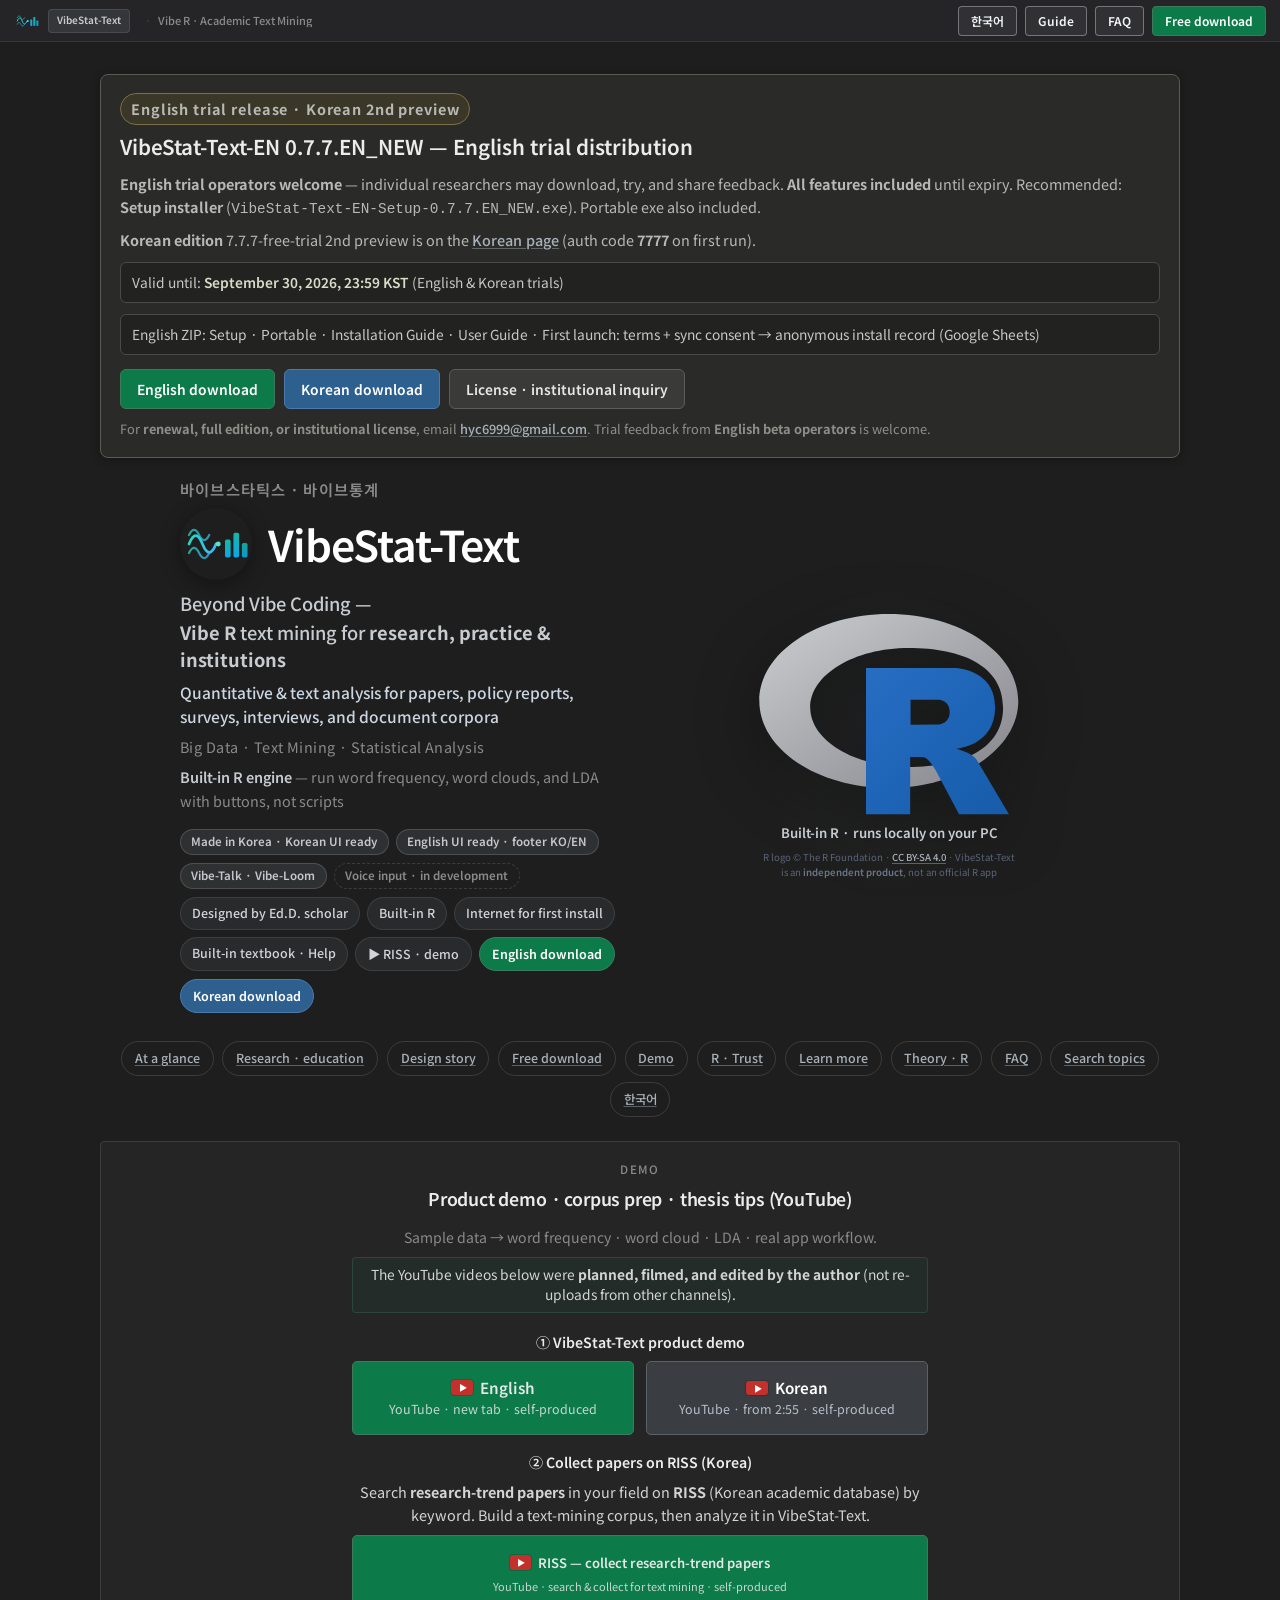
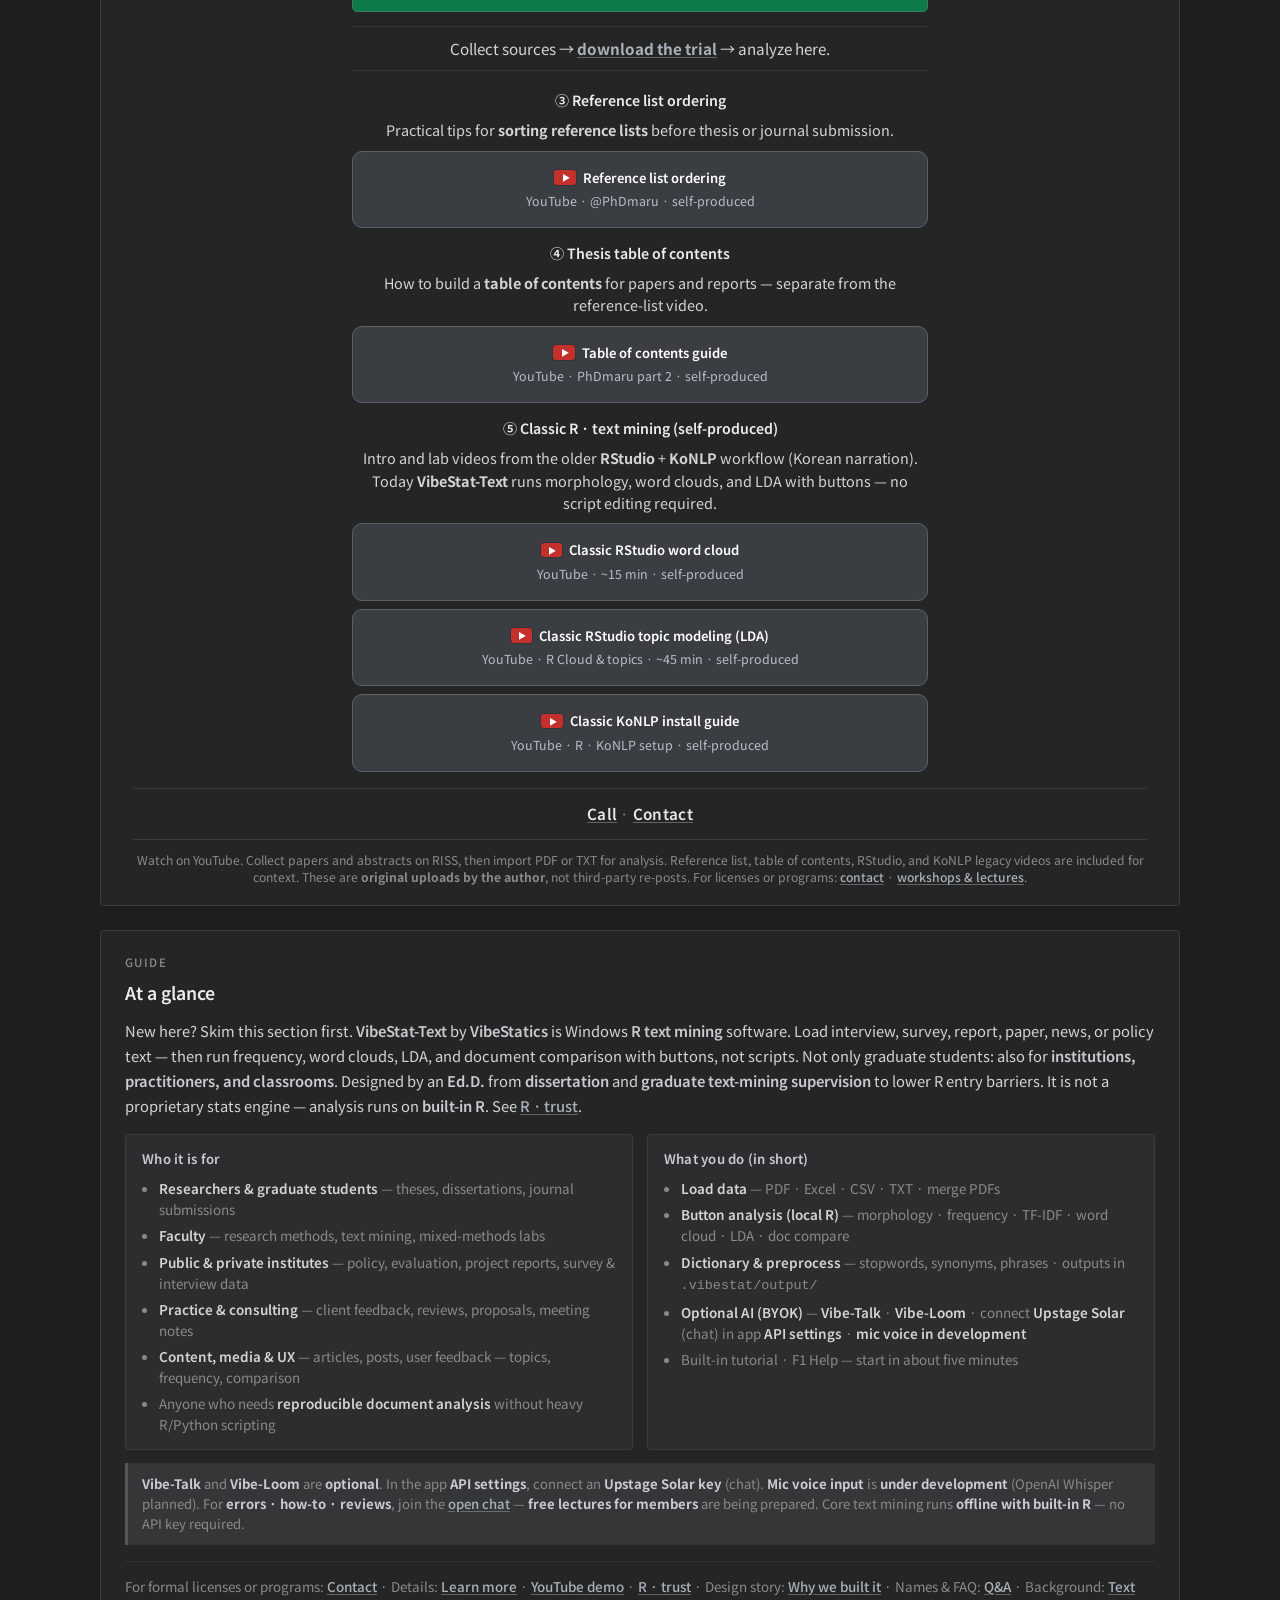
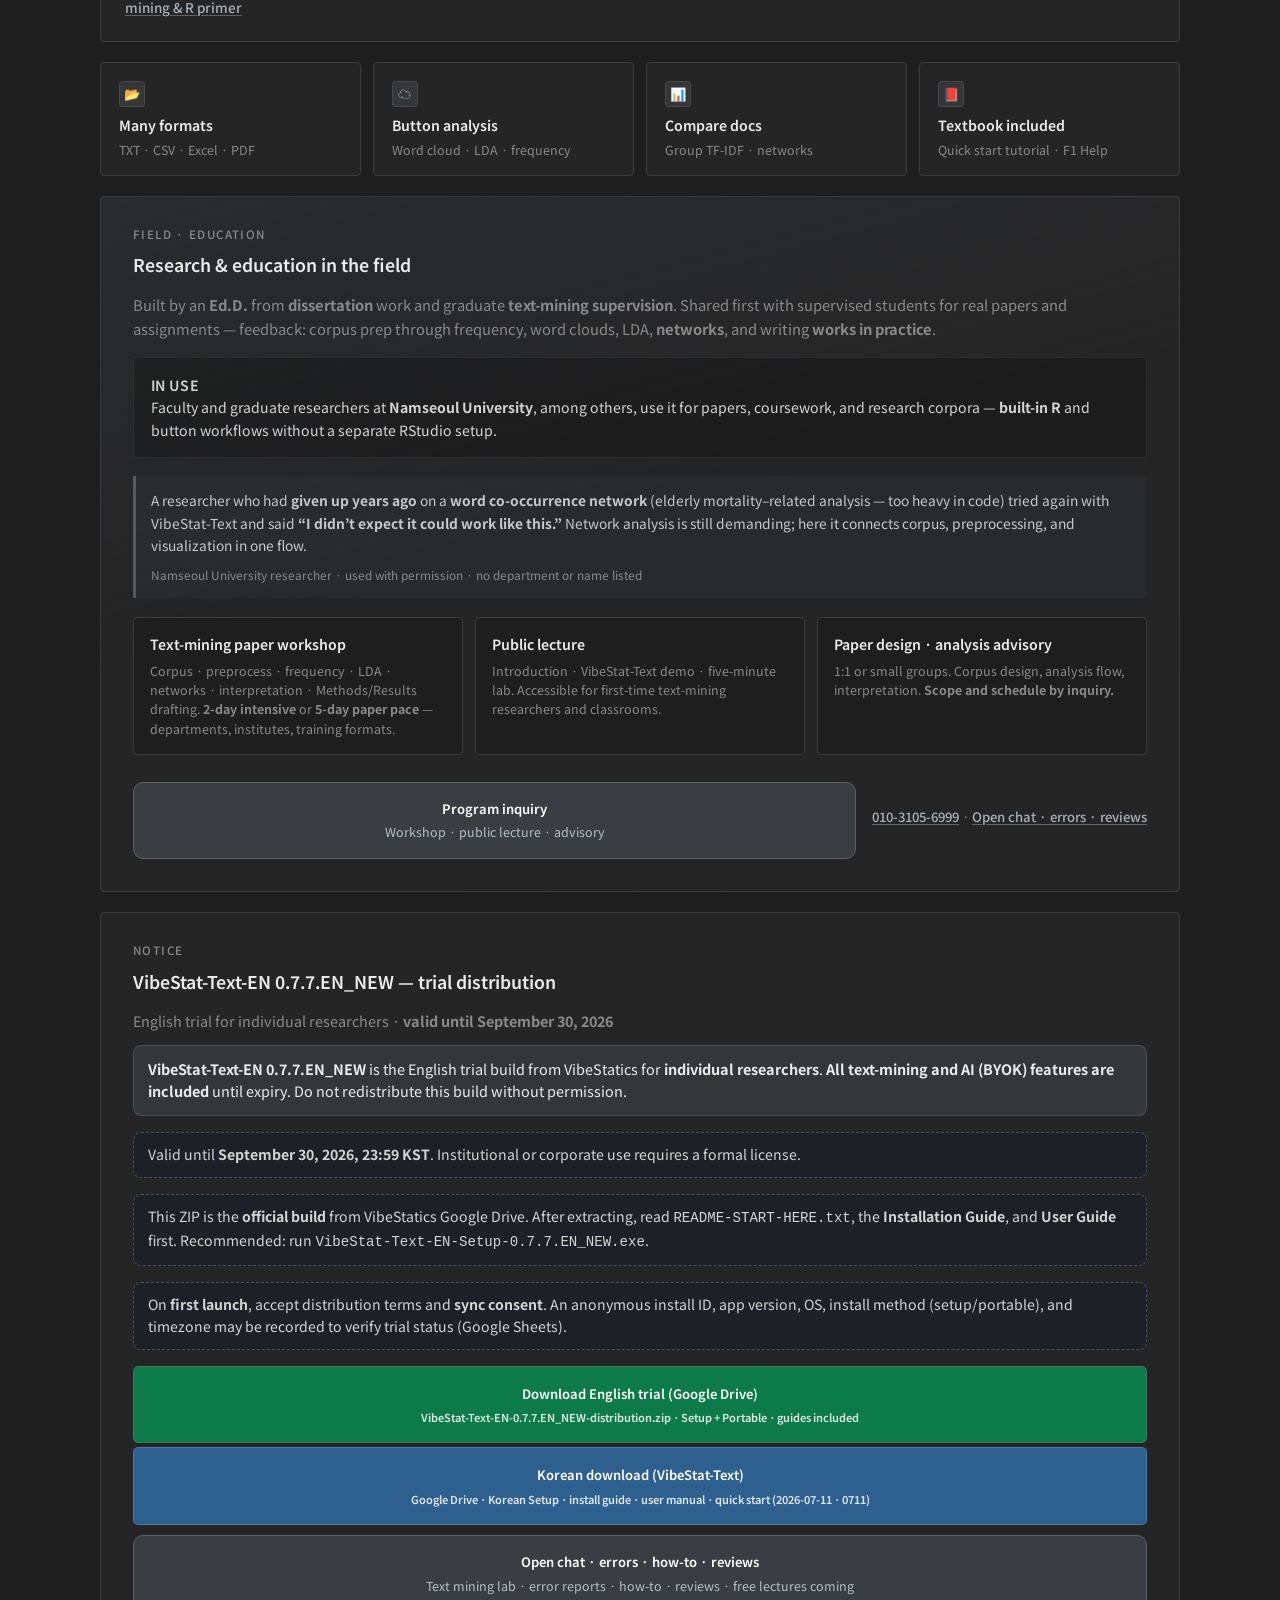
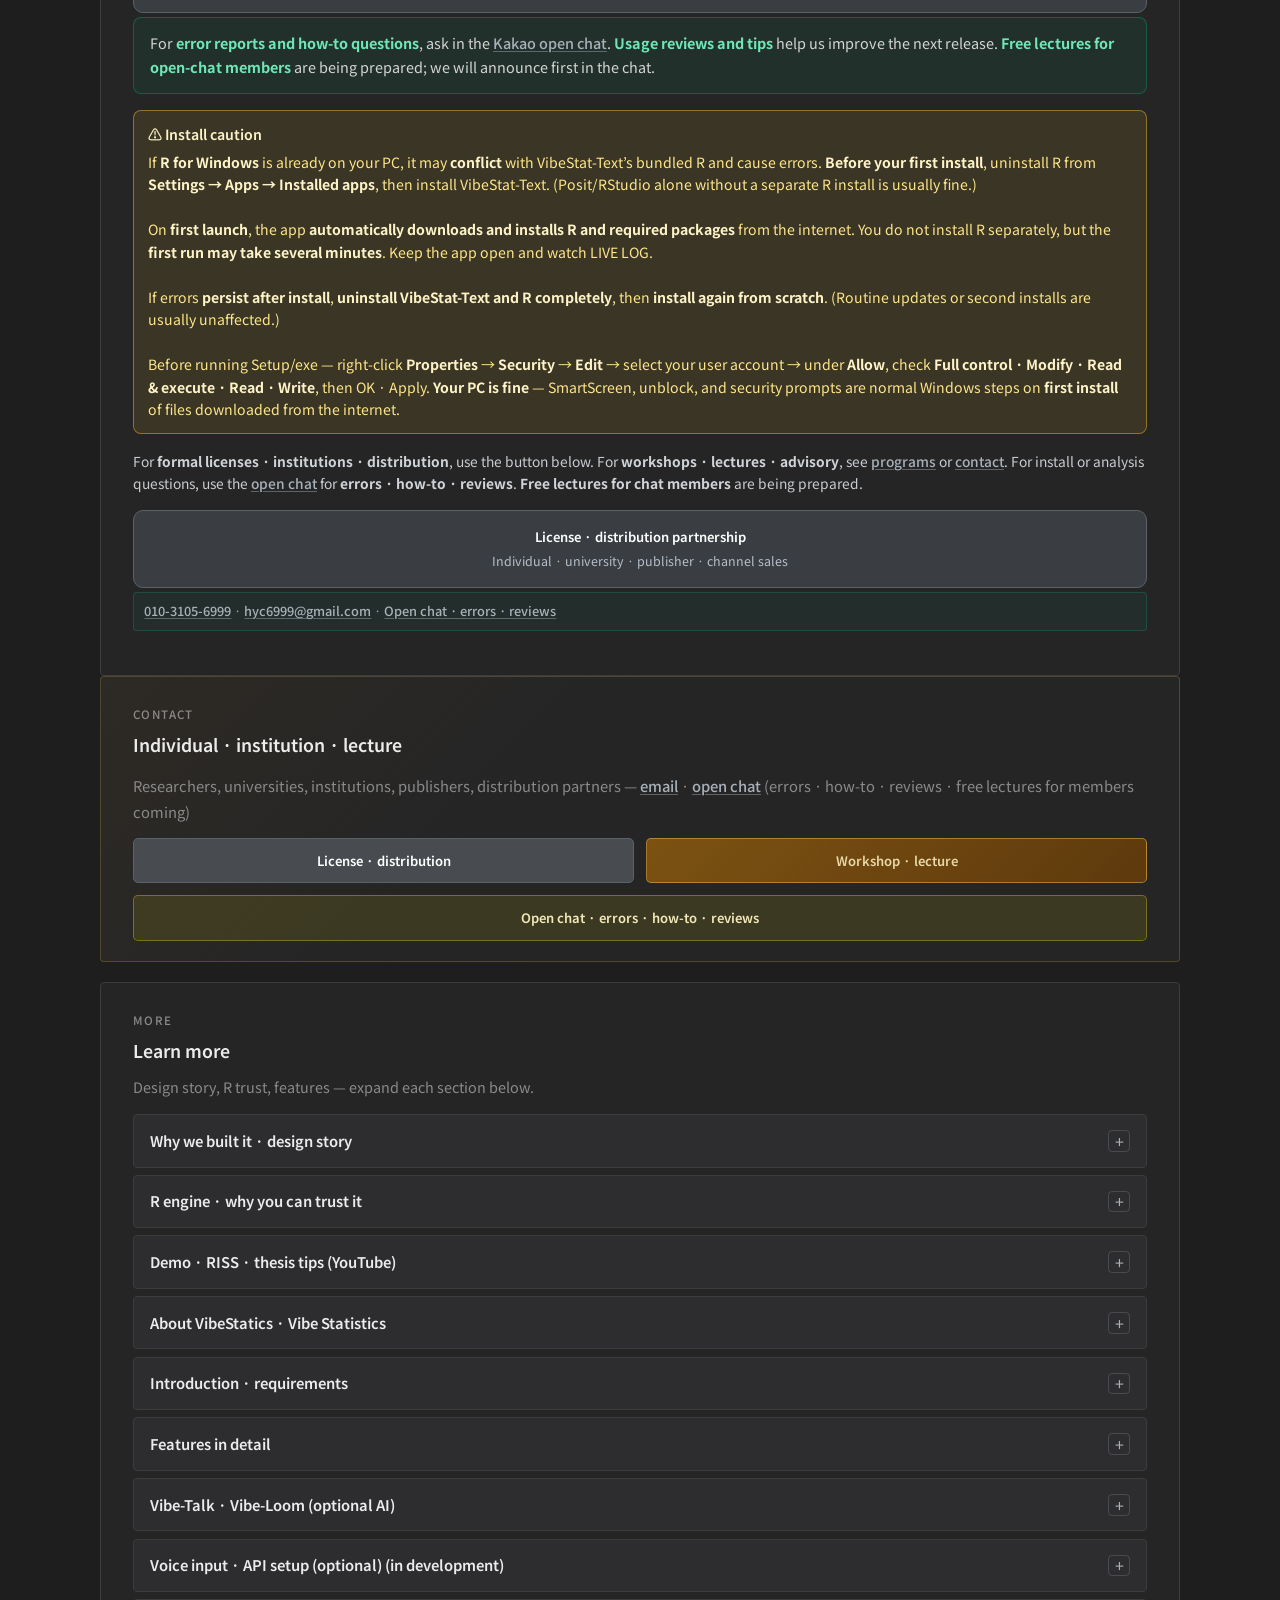
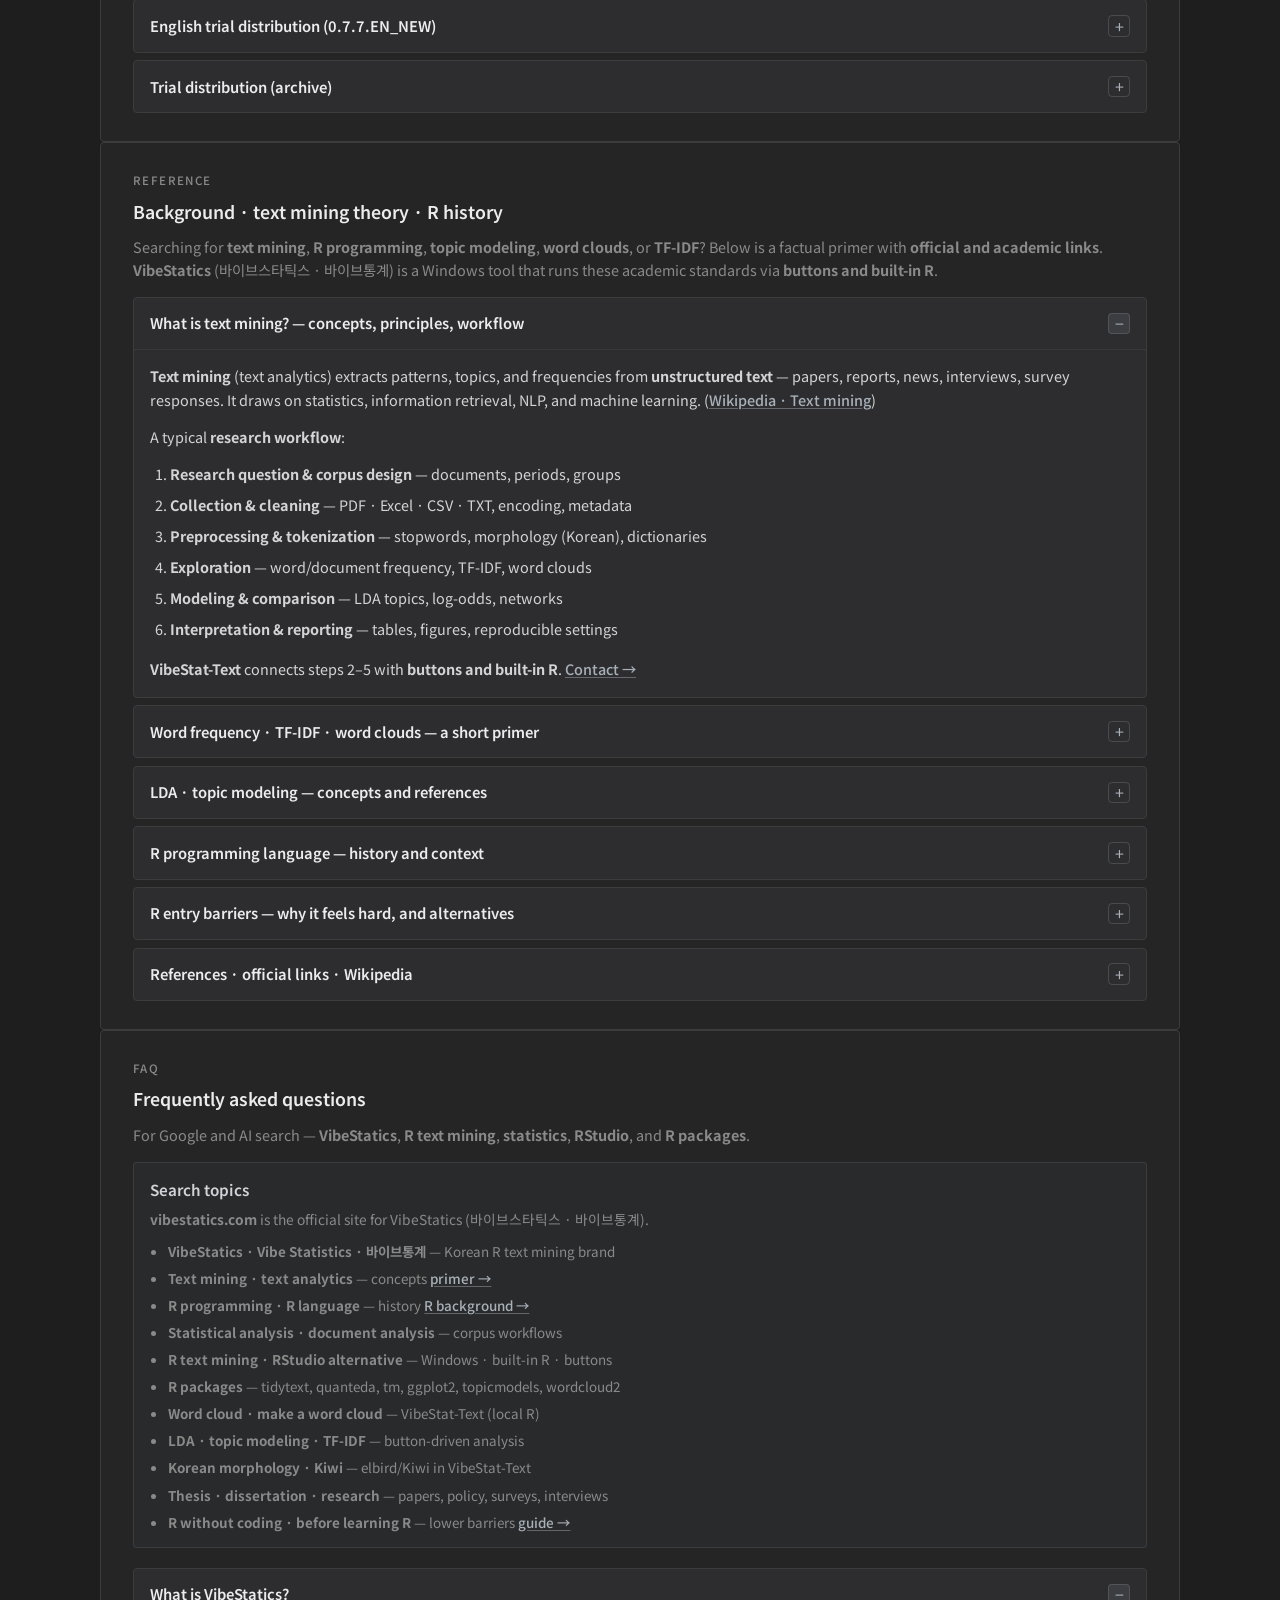
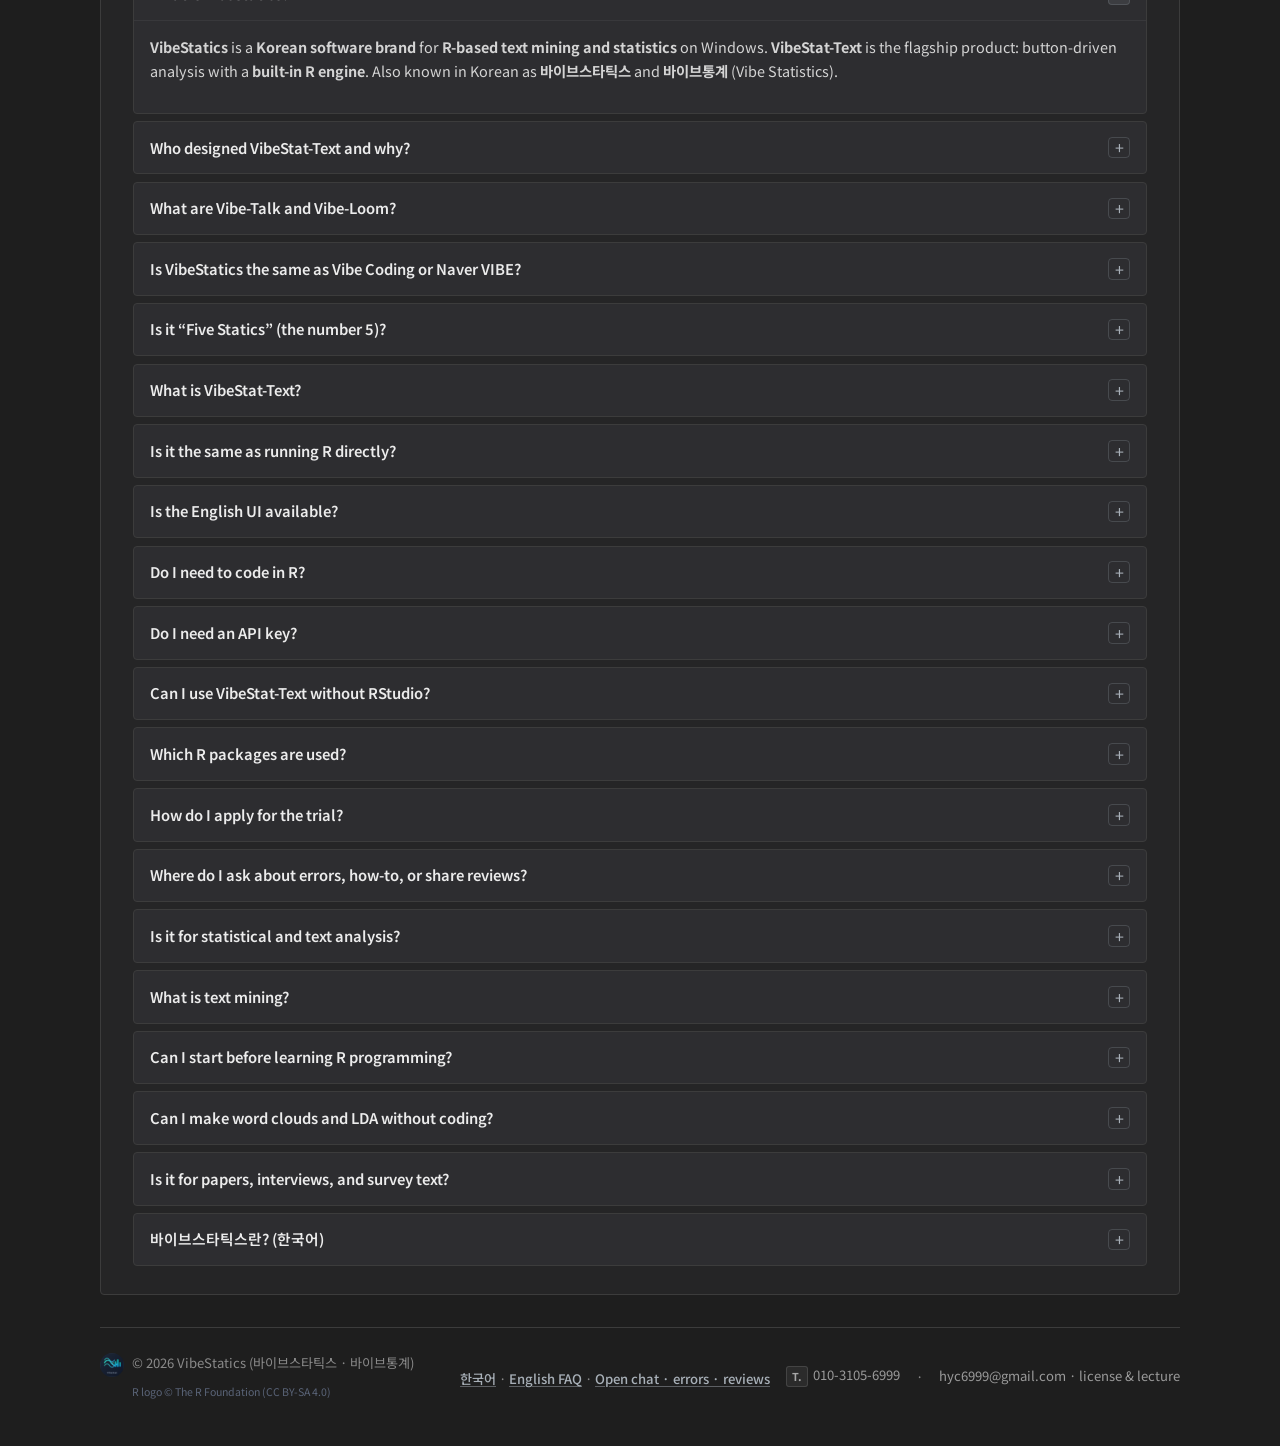
==== en/index.html @ 6ecca51c "Update Korean download link to 0711 build with R install overlay. Point KO trial download buttons to" ====
<!DOCTYPE html>
<html lang="en">
<head>
  <meta charset="UTF-8" />
  <meta name="viewport" content="width=device-width, initial-scale=1.0" />
  <meta name="robots" content="index, follow" />
  <meta name="description" content="VibeStatics — VibeStat-Text: R text mining &amp; statistical analysis for research. Built-in R packages (tidytext, quanteda, ggplot2, topicmodels). RStudio alternative on Windows. Word cloud, LDA, document analysis. Made in Korea. vibestatics.com" />
  <meta name="keywords" content="VibeStatics, Vibe Statistics, VibeStat-Text, 바이브스타틱스, 바이브통계, R text mining, RStudio, R packages, tidytext, quanteda, ggplot2, topicmodels, statistical analysis, text analysis, document analysis, word cloud, LDA, topic modeling, TF-IDF, Korea, made in Korea, Vibe-Talk, Vibe-Loom" />
  <link rel="canonical" href="https://vibestatics.com/en/" />
  <link rel="alternate" hreflang="ko" href="https://vibestatics.com/" />
  <link rel="alternate" hreflang="en" href="https://vibestatics.com/en/" />
  <link rel="alternate" hreflang="x-default" href="https://vibestatics.com/" />
  <meta property="og:type" content="website" />
  <meta property="og:url" content="https://vibestatics.com/en/" />
  <meta property="og:title" content="VibeStatics | VibeStat-Text — R Text Mining for Researchers" />
  <meta property="og:description" content="VibeStatics — R text mining &amp; statistics on Windows. Built-in R packages. Word clouds, LDA, document analysis. Korean &amp; English UI ready." />
  <meta property="og:image" content="https://vibestatics.com/assets/app-icon.png?v=5" />
  <meta property="og:locale" content="en_US" />
  <meta property="og:locale:alternate" content="ko_KR" />
  <meta name="theme-color" content="#1e1e1e" />
  <title>VibeStatics | VibeStat-Text — R Text Mining · Statistics · Word Cloud · Made in Korea</title>
  <link rel="preconnect" href="https://fonts.googleapis.com" />
  <link rel="preconnect" href="https://fonts.gstatic.com" crossorigin />
  <link href="https://fonts.googleapis.com/css2?family=Noto+Sans+KR:wght@400;500;600;700&display=swap" rel="stylesheet" />
  <link rel="icon" href="../assets/app-icon.png?v=5" type="image/png" />
  <link rel="stylesheet" href="../styles.css?v=94" />
  <script type="application/ld+json">
  {
    "@context": "https://schema.org",
    "@graph": [
      {
        "@type": "WebSite",
        "@id": "https://vibestatics.com/#website",
        "url": "https://vibestatics.com/",
        "name": "VibeStatics",
        "alternateName": ["바이브스타틱스", "바이브통계", "Vibe Statistics", "VibeStat-Text"],
        "publisher": { "@id": "https://vibestatics.com/#organization" },
        "inLanguage": ["ko", "en"]
      },
      {
        "@type": "Organization",
        "@id": "https://vibestatics.com/#organization",
        "name": "VibeStatics",
        "alternateName": ["바이브스타틱스", "바이브통계", "Vibe Statistics"],
        "url": "https://vibestatics.com/",
        "email": "hyc6999@gmail.com",
        "telephone": "+82-10-3105-6999",
        "description": "Korean software brand for R-based academic text mining and statistics on Windows.",
        "knowsAbout": [
          "R text mining",
          "statistical analysis",
          "word clouds",
          "LDA topic modeling",
          "tidytext",
          "quanteda",
          "RStudio alternative"
        ]
      },
      {
        "@type": "SoftwareApplication",
        "name": "VibeStat-Text",
        "applicationCategory": "EducationalApplication",
        "operatingSystem": "Windows 10, Windows 11",
        "inLanguage": ["ko", "en"],
        "offers": { "@type": "Offer", "price": "0", "priceCurrency": "KRW", "description": "VibeStat-Text-EN 0.7.7.EN_NEW trial · all features · free until Sep 30, 2026 · formal license inquiry" },
        "description": "Designed by Ed.D. from dissertation and graduate text-mining supervision. Word clouds, LDA, document comparison, Vibe-Talk, Vibe-Loom. Korean and English UI ready for research and teaching.",
        "featureList": [
          "Document and corpus text analysis",
          "Word frequency and TF-IDF",
          "Word clouds",
          "LDA topic modeling",
          "Document comparison",
          "Built-in R engine with code view"
        ],
        "keywords": "VibeStatics, Vibe Statistics, R text mining, RStudio, R packages, tidytext, quanteda, ggplot2, statistical analysis, word cloud, LDA, document analysis",
        "publisher": { "@id": "https://vibestatics.com/#organization" }
      },
      {
        "@type": "FAQPage",
        "mainEntity": [
          {
            "@type": "Question",
            "name": "What is VibeStatics?",
            "acceptedAnswer": {
              "@type": "Answer",
              "text": "VibeStatics is a Korean software brand for R-based text mining on Windows. VibeStat-Text offers button-driven analysis with a built-in R engine."
            }
          },
          {
            "@type": "Question",
            "name": "Who designed VibeStat-Text and why?",
            "acceptedAnswer": {
              "@type": "Answer",
              "text": "An Ed.D. scholar designed it from their own dissertation experience and graduate text-mining supervision. High barriers in R, packages, and scripting led to a tool with built-in R, buttons, and textbooks so researchers can focus on corpus, questions, and interpretation."
            }
          },
          {
            "@type": "Question",
            "name": "What are Vibe-Talk and Vibe-Loom?",
            "acceptedAnswer": {
              "@type": "Answer",
              "text": "Vibe-Talk is a conversational analysis assistant; Vibe-Loom helps weave paper and report drafts. Both are optional (BYOK). Core text mining runs offline with built-in R. Mic voice input (OpenAI Whisper) is under development."
            }
          },
          {
            "@type": "Question",
            "name": "Is VibeStatics related to Vibe Coding or Naver VIBE?",
            "acceptedAnswer": {
              "@type": "Answer",
              "text": "No. VibeStatics is independent desktop research software, not AI code generation (Vibe Coding) or Naver's music service."
            }
          },
          {
            "@type": "Question",
            "name": "Who uses VibeStat-Text?",
            "acceptedAnswer": {
              "@type": "Answer",
              "text": "Researchers, graduate students, faculty, institutions, and professionals who need document and corpus analysis — papers, policy reports, surveys, interviews, and content text."
            }
          },
          {
            "@type": "Question",
            "name": "Can I run text mining without coding?",
            "acceptedAnswer": {
              "@type": "Answer",
              "text": "Yes. Core analysis runs via buttons with a built-in R engine on your PC — word frequency, word clouds, LDA, and document comparison without writing tm or ggplot scripts."
            }
          },
          {
            "@type": "Question",
            "name": "Is an API key required?",
            "acceptedAnswer": {
              "@type": "Answer",
              "text": "No for core text mining. Optional Vibe-Talk and Vibe-Loom use your Upstage Solar (chat) key in app API settings. Mic voice input (OpenAI Whisper) is under development."
            }
          },
          {
            "@type": "Question",
            "name": "Is it the same as running R directly?",
            "acceptedAnswer": {
              "@type": "Answer",
              "text": "Core text mining runs on your PC via R (Rscript) using academic packages such as tidytext, quanteda, and topicmodels. Buttons are the UI; you can view R code and console output. With the same packages, preprocessing, and settings, the computation path matches standard R (numbers may differ if versions or seeds differ)."
            }
          },
          {
            "@type": "Question",
            "name": "Is the English UI available?",
            "acceptedAnswer": {
              "@type": "Answer",
              "text": "Yes. Toggle KO/EN in the app footer. F1 Help, the Greenfield step guide, and core workflows are available in English. The vibestatics.com English page helps global researchers find VibeStatics."
            }
          },
          {
            "@type": "Question",
            "name": "Can I use VibeStat-Text without RStudio?",
            "acceptedAnswer": {
              "@type": "Answer",
              "text": "Yes. VibeStat-Text runs R text mining and statistical analysis on Windows via buttons without installing RStudio separately. The app includes an R engine and packages such as tidytext, quanteda, ggplot2, and topicmodels locally on your PC."
            }
          },
          {
            "@type": "Question",
            "name": "Which R packages does VibeStat-Text use?",
            "acceptedAnswer": {
              "@type": "Answer",
              "text": "Standard academic R packages including tm, tidytext, quanteda, topicmodels, wordcloud2, and ggplot2. Buttons are the UI; computation runs via Rscript on your PC. LIVE LOG and console show the packages used."
            }
          },
          {
            "@type": "Question",
            "name": "How do I apply to use VibeStat-Text?",
            "acceptedAnswer": {
              "@type": "Answer",
              "text": "VibeStat-Text-EN 0.7.7.EN_NEW is the English trial distribution for individual researchers until Sep 30, 2026. All features included. Setup installer recommended. On first launch, accept terms and sync consent to record anonymous install status (Google Sheets). For formal licenses, institutions, workshops, or lectures, contact vibestatics.com/en or hyc6999@gmail.com."
            }
          },
          {
            "@type": "Question",
            "name": "Is VibeStatics for statistical and text analysis?",
            "acceptedAnswer": {
              "@type": "Answer",
              "text": "Yes. For papers, policy reports, surveys, interviews, news, and document corpora — word frequency, word clouds, LDA topics, TF-IDF, and document comparison. Built for researchers, graduate students, faculty, institutions, and professionals."
            }
          },
          {
            "@type": "Question",
            "name": "What is text mining?",
            "acceptedAnswer": {
              "@type": "Answer",
              "text": "Text mining extracts quantitative patterns, topics, and frequencies from unstructured text such as papers, reports, interviews, and surveys. VibeStat-Text runs frequency, TF-IDF, word clouds, LDA, and document comparison with built-in R on Windows."
            }
          },
          {
            "@type": "Question",
            "name": "Can I start text analysis before learning R programming?",
            "acceptedAnswer": {
              "@type": "Answer",
              "text": "VibeStat-Text runs core workflows via buttons without writing tm or ggplot scripts. Computation uses standard R packages (tidytext, quanteda, topicmodels) locally; you can view R code and console output."
            }
          },
          {
            "@type": "Question",
            "name": "What is the history of the R programming language?",
            "acceptedAnswer": {
              "@type": "Answer",
              "text": "R was created in the 1990s by Ross Ihaka and Robert Gentleman at the University of Auckland as open-source software for statistical computing. First released in 1995; The R Foundation was established in 2000. CRAN hosts thousands of packages used in academic text mining."
            }
          }
        ]
      }
    ]
  }
  </script>
</head>
<body>
  <a class="skip-link" href="#main">Skip to content</a>

  <header class="app-bar">
    <div class="app-bar-left">
      <img src="../assets/vibestatics-mark.svg?v=3" alt="" class="app-icon" width="26" height="26" />
      <span class="brand-mark">VibeStat-Text</span>
      <span class="app-bar-slogan">Vibe R · Academic Text Mining</span>
    </div>
    <div class="app-bar-right">
      <a class="app-bar-cta app-bar-cta-ghost" href="../" hreflang="ko" lang="ko">한국어</a>
      <a class="app-bar-cta app-bar-cta-ghost" href="#guide">Guide</a>
      <a class="app-bar-cta app-bar-cta-ghost" href="#faq">FAQ</a>
      <a class="app-bar-cta" href="#download">Free download</a>
    </div>
  </header>

  <main class="page" id="main">
    <header class="hero">
      <div class="hero-free-trial" role="region" aria-label="English trial distribution">
        <p class="hero-free-trial-kicker">English trial release · Korean 2nd preview</p>
        <h2>VibeStat-Text-EN 0.7.7.EN_NEW — English trial distribution</h2>
        <p>
          <strong>English trial operators welcome</strong> — individual researchers may download, try, and share feedback.
          <strong>All features included</strong> until expiry. Recommended: <strong>Setup installer</strong>
          (<code>VibeStat-Text-EN-Setup-0.7.7.EN_NEW.exe</code>). Portable exe also included.
        </p>
        <p>
          <strong>Korean edition</strong> 7.7.7-free-trial 2nd preview is on the
          <a href="../#download" hreflang="ko" lang="ko">Korean page</a> (auth code <strong>7777</strong> on first run).
        </p>
        <p class="hero-free-trial-meta">
          Valid until: <strong>September 30, 2026, 23:59 KST</strong> (English &amp; Korean trials)
        </p>
        <p class="hero-free-trial-meta">
          English ZIP: Setup · Portable · Installation Guide · User Guide
          · First launch: terms + sync consent → anonymous install record (Google Sheets)
        </p>
        <div class="hero-free-trial-actions">
          <a
            class="hero-free-trial-btn hero-free-trial-btn-en"
            href="https://drive.google.com/file/d/1rgOI2YuMMpxhPO3rRdHUky1-0p44yR5y/view?usp=sharing"
            target="_blank"
            rel="noopener noreferrer"
          >English download</a>
          <a
            class="hero-free-trial-btn hero-free-trial-btn-ko"
            href="https://drive.google.com/file/d/1qd7pl8WbOlU4yvY2ZkvyTRybZsVV0Ch7/view?usp=sharing"
            target="_blank"
            rel="noopener noreferrer"
            hreflang="ko"
            lang="ko"
          >Korean download</a>
          <a
            class="hero-free-trial-btn"
            href="mailto:hyc6999@gmail.com?subject=VibeStat-Text-EN%200.7.7.EN_NEW"
          >License · institutional inquiry</a>
        </div>
        <p class="hero-free-trial-note hero-free-trial-community">
          For <strong>renewal, full edition, or institutional license</strong>, email
          <a href="mailto:hyc6999@gmail.com">hyc6999@gmail.com</a>.
          Trial feedback from <strong>English beta operators</strong> is welcome.
        </p>
      </div>
      <div class="hero-grid">
        <div class="hero-copy">
          <p class="hero-brand-ko" lang="ko">바이브스타틱스 · 바이브통계</p>
          <div class="hero-title-row">
            <img src="../assets/vibestatics-mark.svg?v=3" alt="" class="hero-icon" width="72" height="72" />
            <h1>VibeStat-Text</h1>
          </div>
          <p class="hero-motto">
            <span class="hero-motto-line">Beyond Vibe Coding —</span>
            <span class="hero-motto-line"><strong>Vibe R</strong> text mining for <strong>research, practice &amp; institutions</strong></span>
          </p>
          <p class="hero-research">Quantitative &amp; text analysis for papers, policy reports, surveys, interviews, and document corpora</p>
          <p class="hero-tagline">Big Data · Text Mining · Statistical Analysis</p>
          <p class="hero-audience"><strong>Built-in R engine</strong> — run word frequency, word clouds, and LDA with buttons, not scripts</p>
          <div class="status-pills" role="list" aria-label="Language status">
            <span class="status-pill status-pill-done" role="listitem">Made in Korea · Korean UI ready</span>
            <span class="status-pill status-pill-done" role="listitem" lang="en">English UI ready · footer KO/EN</span>
            <span class="status-pill status-pill-done" role="listitem">Vibe-Talk · Vibe-Loom</span>
            <span class="status-pill status-pill-soon" role="listitem">Voice input · in development</span>
          </div>
          <ul class="hero-chips">
            <li>Designed by Ed.D. scholar</li>
            <li>Built-in R</li>
            <li>Internet for first install</li>
            <li>Built-in textbook · Help</li>
            <li class="hero-chip hero-chip-try"><a href="#video" class="hero-chip-link">▶ RISS · demo</a></li>
            <li class="hero-chip hero-chip-cta-en"><a href="#download" class="hero-chip-link">English download</a></li>
            <li class="hero-chip hero-chip-cta-ko"><a href="../#download" class="hero-chip-link" hreflang="ko" lang="ko">Korean download</a></li>
          </ul>
        </div>
        <div class="hero-preview-wrap">
          <figure class="hero-preview" aria-labelledby="hero-r-caption-en">
            <img src="../assets/r-logo-official.svg" alt="R logo (The R Foundation)" width="724" height="561" />
            <p class="hero-r-engine">Built-in R · runs locally on your PC</p>
            <figcaption class="hero-r-credit" id="hero-r-caption-en">
              R logo © The R Foundation ·
              <a href="https://creativecommons.org/licenses/by-sa/4.0/" rel="license noopener">CC BY-SA 4.0</a>
              · VibeStat-Text is an <strong>independent product</strong>, not an official R app
            </figcaption>
          </figure>
        </div>
      </div>
    </header>

    <nav class="page-nav" aria-label="Page sections">
      <a href="#guide">At a glance</a>
      <a href="#programs">Research · education</a>
      <a href="#origin">Design story</a>
      <a href="#download">Free download</a>
      <a href="#video">Demo</a>
      <a href="#trust-r">R · Trust</a>
      <a href="#more">Learn more</a>
      <a href="#primer">Theory · R</a>
      <a href="#faq">FAQ</a>
      <a href="#search-topics">Search topics</a>
      <a href="../" hreflang="ko" lang="ko">한국어</a>
    </nav>

    <section class="card video-spot" id="video" aria-labelledby="video-heading-en">
      <header class="demo-duo-header">
        <p class="card-eyebrow">Demo</p>
        <h2 id="video-heading-en" class="demo-duo-title">Product demo · corpus prep · thesis tips (YouTube)</h2>
        <p class="demo-duo-lead">
          Sample data → word frequency · word cloud · LDA · real app workflow.
        </p>
        <p class="demo-self-made-note" role="note">
          The YouTube videos below were <strong>planned, filmed, and edited by the author</strong> (not re-uploads from other channels).
        </p>
      </header>

      <p class="demo-duo-subtitle">① VibeStat-Text product demo</p>
      <div class="demo-youtube-actions">
        <a
          class="btn btn-zip"
          href="https://youtu.be/WgufmI_5kX8"
          target="_blank"
          rel="noopener noreferrer"
        >
          <span class="btn-label"><span class="yt-mark" aria-hidden="true">▶</span> English</span>
          <span class="btn-meta">YouTube · new tab · self-produced</span>
        </a>
        <a
          class="btn btn-secondary-outline"
          href="https://youtu.be/WgufmI_5kX8?t=175"
          target="_blank"
          rel="noopener noreferrer"
        >
          <span class="btn-label"><span class="yt-mark" aria-hidden="true">▶</span> Korean</span>
          <span class="btn-meta">YouTube · from 2:55 · self-produced</span>
        </a>
      </div>

      <p class="demo-duo-subtitle">② Collect papers on RISS (Korea)</p>
      <p class="demo-riss-lead">
        Search <strong>research-trend papers</strong> in your field on <strong>RISS</strong> (Korean academic database) by keyword.
        Build a text-mining corpus, then analyze it in VibeStat-Text.
      </p>
      <a
        class="btn btn-zip btn-full demo-riss-btn"
        href="https://youtu.be/raVSDAsOsG8"
        target="_blank"
        rel="noopener noreferrer"
      >
        <span class="btn-label"><span class="yt-mark" aria-hidden="true">▶</span> RISS — collect research-trend papers</span>
        <span class="btn-meta">YouTube · search &amp; collect for text mining · self-produced</span>
      </a>

      <p class="demo-flow-line">
        Collect sources → <a href="#download"><strong>download the trial</strong></a> → analyze here.
      </p>

      <p class="demo-duo-subtitle">③ Reference list ordering</p>
      <p class="demo-riss-lead">
        Practical tips for <strong>sorting reference lists</strong> before thesis or journal submission.
      </p>
      <a
        class="btn btn-secondary-outline btn-full demo-riss-btn"
        href="https://youtu.be/Qu7rHZ--nWI"
        target="_blank"
        rel="noopener noreferrer"
      >
        <span class="btn-label"><span class="yt-mark" aria-hidden="true">▶</span> Reference list ordering</span>
        <span class="btn-meta">YouTube · @PhDmaru · self-produced</span>
      </a>

      <p class="demo-duo-subtitle">④ Thesis table of contents</p>
      <p class="demo-riss-lead">
        How to build a <strong>table of contents</strong> for papers and reports — separate from the reference-list video.
      </p>
      <a
        class="btn btn-secondary-outline btn-full demo-riss-btn"
        href="https://youtu.be/BbFxSxg0eBU"
        target="_blank"
        rel="noopener noreferrer"
      >
        <span class="btn-label"><span class="yt-mark" aria-hidden="true">▶</span> Table of contents guide</span>
        <span class="btn-meta">YouTube · PhDmaru part 2 · self-produced</span>
      </a>

      <p class="demo-duo-subtitle">⑤ Classic R · text mining (self-produced)</p>
      <p class="demo-riss-lead">
        Intro and lab videos from the older <strong>RStudio</strong> + <strong>KoNLP</strong> workflow (Korean narration).
        Today <strong>VibeStat-Text</strong> runs morphology, word clouds, and LDA with buttons — no script editing required.
      </p>
      <a
        class="btn btn-secondary-outline btn-full demo-riss-btn"
        href="https://youtu.be/8279WvOAPXs"
        target="_blank"
        rel="noopener noreferrer"
      >
        <span class="btn-label"><span class="yt-mark" aria-hidden="true">▶</span> Classic RStudio word cloud</span>
        <span class="btn-meta">YouTube · ~15 min · self-produced</span>
      </a>
      <a
        class="btn btn-secondary-outline btn-full demo-riss-btn"
        href="https://youtu.be/tfK-uUIwrPw"
        target="_blank"
        rel="noopener noreferrer"
      >
        <span class="btn-label"><span class="yt-mark" aria-hidden="true">▶</span> Classic RStudio topic modeling (LDA)</span>
        <span class="btn-meta">YouTube · R Cloud &amp; topics · ~45 min · self-produced</span>
      </a>
      <a
        class="btn btn-secondary-outline btn-full demo-riss-btn"
        href="https://youtu.be/f-58_cwwFn8"
        target="_blank"
        rel="noopener noreferrer"
      >
        <span class="btn-label"><span class="yt-mark" aria-hidden="true">▶</span> Classic KoNLP install guide</span>
        <span class="btn-meta">YouTube · R · KoNLP setup · self-produced</span>
      </a>

      <p class="demo-contact-line">
        <a href="tel:01031056999"><strong>Call</strong></a>
        · <a href="#contact"><strong>Contact</strong></a>
      </p>
      <p class="demo-duo-footnote">
        Watch on YouTube. Collect papers and abstracts on RISS, then import PDF or TXT for analysis.
        Reference list, table of contents, RStudio, and KoNLP legacy videos are included for context.
        These are <strong>original uploads by the author</strong>, not third-party re-posts.
        For licenses or programs: <a href="#contact">contact</a> · <a href="#programs">workshops &amp; lectures</a>.
      </p>
    </section>

    <section class="card visitor-guide" id="guide" aria-labelledby="guide-heading-en">
      <p class="card-eyebrow">Guide</p>
      <h2 id="guide-heading-en">At a glance</h2>
      <p class="guide-lead">
        New here? Skim this section first.
        <strong>VibeStat-Text</strong> by <strong>VibeStatics</strong> is Windows
        <strong>R text mining</strong> software.
        Load interview, survey, report, paper, news, or policy text — then run
        frequency, word clouds, LDA, and document comparison with buttons, not scripts.
        Not only graduate students: also for <strong>institutions, practitioners, and classrooms</strong>.
        Designed by an <strong>Ed.D.</strong> from <strong>dissertation</strong> and <strong>graduate text-mining supervision</strong> to lower R entry barriers.
        It is not a proprietary stats engine — analysis runs on <strong>built-in R</strong>. See <a href="#trust-r">R · trust</a>.
      </p>
      <div class="guide-grid">
        <div class="guide-block">
          <h3>Who it is for</h3>
          <ul class="guide-list">
            <li><strong>Researchers &amp; graduate students</strong> — theses, dissertations, journal submissions</li>
            <li><strong>Faculty</strong> — research methods, text mining, mixed-methods labs</li>
            <li><strong>Public &amp; private institutes</strong> — policy, evaluation, project reports, survey &amp; interview data</li>
            <li><strong>Practice &amp; consulting</strong> — client feedback, reviews, proposals, meeting notes</li>
            <li><strong>Content, media &amp; UX</strong> — articles, posts, user feedback — topics, frequency, comparison</li>
            <li>Anyone who needs <strong>reproducible document analysis</strong> without heavy R/Python scripting</li>
          </ul>
        </div>
        <div class="guide-block">
          <h3>What you do (in short)</h3>
          <ul class="guide-list">
            <li><strong>Load data</strong> — PDF · Excel · CSV · TXT · merge PDFs</li>
            <li><strong>Button analysis (local R)</strong> — morphology · frequency · TF-IDF · word cloud · LDA · doc compare</li>
            <li><strong>Dictionary &amp; preprocess</strong> — stopwords, synonyms, phrases · outputs in <code>.vibestat/output/</code></li>
            <li><strong>Optional AI (BYOK)</strong> — <strong>Vibe-Talk</strong> · <strong>Vibe-Loom</strong> · connect <strong>Upstage Solar</strong> (chat) in app <strong>API settings</strong> · <strong>mic voice in development</strong></li>
            <li>Built-in tutorial · F1 Help — start in about five minutes</li>
          </ul>
        </div>
      </div>
      <p class="guide-vibe-note">
        <strong>Vibe-Talk</strong> and <strong>Vibe-Loom</strong> are <strong>optional</strong>.
        In the app <strong>API settings</strong>, connect an <strong>Upstage Solar key</strong> (chat).
        <strong>Mic voice input</strong> is <strong>under development</strong> (OpenAI Whisper planned).
        For <strong>errors · how-to · reviews</strong>, join the
        <a href="https://open.kakao.com/o/gbsK4wCi" target="_blank" rel="noopener noreferrer">open chat</a>
        — <strong>free lectures for members</strong> are being prepared.
        Core text mining runs <strong>offline with built-in R</strong> — no API key required.
      </p>
      <p class="guide-next">
        For formal licenses or programs: <a href="#contact">Contact</a>
        · Details: <a href="#more">Learn more</a>
        · <a href="#video">YouTube demo</a>
        · <a href="#trust-r">R · trust</a>
        · Design story: <a href="#origin">Why we built it</a>
        · Names &amp; FAQ: <a href="#faq">Q&amp;A</a>
        · Background: <a href="#primer">Text mining &amp; R primer</a>
      </p>
    </section>

    <section class="highlights">
      <article class="highlight-card">
        <span class="highlight-icon" aria-hidden="true">📂</span>
        <h3>Many formats</h3>
        <p>TXT · CSV · Excel · PDF</p>
      </article>
      <article class="highlight-card">
        <span class="highlight-icon" aria-hidden="true">☁️</span>
        <h3>Button analysis</h3>
        <p>Word cloud · LDA · frequency</p>
      </article>
      <article class="highlight-card">
        <span class="highlight-icon" aria-hidden="true">📊</span>
        <h3>Compare docs</h3>
        <p>Group TF-IDF · networks</p>
      </article>
      <article class="highlight-card">
        <span class="highlight-icon" aria-hidden="true">📕</span>
        <h3>Textbook included</h3>
        <p>Quick start tutorial · F1 Help</p>
      </article>
    </section>

    <section class="card programs-hub" id="programs" aria-labelledby="programs-heading-en">
      <p class="card-eyebrow">Field · Education</p>
      <h2 id="programs-heading-en">Research &amp; education in the field</h2>
      <p class="programs-lead">
        Built by an <strong>Ed.D.</strong> from <strong>dissertation</strong> work and graduate
        <strong>text-mining supervision</strong>. Shared first with supervised students for real papers and assignments —
        feedback: corpus prep through frequency, word clouds, LDA, <strong>networks</strong>, and writing
        <strong>works in practice</strong>.
      </p>

      <div class="programs-field">
        <p class="programs-field-label">In use</p>
        <p>
          Faculty and graduate researchers at <strong>Namseoul University</strong>, among others, use it for papers,
          coursework, and research corpora — <strong>built-in R</strong> and button workflows without a separate RStudio setup.
        </p>
      </div>

      <blockquote class="programs-quote">
        <p>
          A researcher who had <strong>given up years ago</strong> on a <strong>word co-occurrence network</strong>
          (elderly mortality–related analysis — too heavy in code) tried again with VibeStat-Text and said
          <strong>“I didn’t expect it could work like this.”</strong>
          Network analysis is still demanding; here it connects corpus, preprocessing, and visualization in one flow.
        </p>
        <cite>Namseoul University researcher · used with permission · no department or name listed</cite>
      </blockquote>

      <div class="programs-grid" role="list">
        <article class="program-card" role="listitem">
          <h3>Text-mining paper workshop</h3>
          <p>
            Corpus · preprocess · frequency · LDA · networks · interpretation · Methods/Results drafting.
            <strong>2-day intensive</strong> or <strong>5-day paper pace</strong> — departments, institutes, training formats.
          </p>
        </article>
        <article class="program-card" role="listitem">
          <h3>Public lecture</h3>
          <p>
            Introduction · VibeStat-Text demo · five-minute lab.
            Accessible for first-time text-mining researchers and classrooms.
          </p>
        </article>
        <article class="program-card" role="listitem">
          <h3>Paper design · analysis advisory</h3>
          <p>
            1:1 or small groups. Corpus design, analysis flow, interpretation.
            <strong>Scope and schedule by inquiry.</strong>
          </p>
        </article>
      </div>

      <p class="programs-cta">
        <a
          class="btn btn-secondary-outline btn-full"
          href="mailto:hyc6999@gmail.com?subject=VibeStat-Text%20Research%20%26%20Education%20Programs"
        >
          <span class="btn-label">Program inquiry</span>
          <span class="btn-meta">Workshop · public lecture · advisory</span>
        </a>
        <span>
          <a href="tel:01031056999">010-3105-6999</a>
          · <a href="https://open.kakao.com/o/gbsK4wCi" target="_blank" rel="noopener noreferrer">Open chat · errors · reviews</a>
        </span>
      </p>
    </section>

    <section class="card download" id="download">
      <p class="card-eyebrow">Notice</p>
      <h2>VibeStat-Text-EN 0.7.7.EN_NEW — trial distribution</h2>
      <p class="download-version">English trial for individual researchers · <strong>valid until September 30, 2026</strong></p>
      <p class="policy-notice">
        <strong>VibeStat-Text-EN 0.7.7.EN_NEW</strong> is the English trial build from VibeStatics for
        <strong>individual researchers</strong>. <strong>All text-mining and AI (BYOK) features are included</strong> until expiry.
        Do not redistribute this build without permission.
      </p>
      <p class="trial-closed-banner" role="status">
        Valid until <strong>September 30, 2026, 23:59 KST</strong>. Institutional or corporate use requires a formal license.
      </p>
      <p class="trial-closed-banner" role="status">
        This ZIP is the <strong>official build</strong> from VibeStatics Google Drive.
        After extracting, read <code>README-START-HERE.txt</code>, the <strong>Installation Guide</strong>, and <strong>User Guide</strong> first.
        Recommended: run <code>VibeStat-Text-EN-Setup-0.7.7.EN_NEW.exe</code>.
      </p>
      <p class="trial-closed-banner" role="status">
        On <strong>first launch</strong>, accept distribution terms and <strong>sync consent</strong>.
        An anonymous install ID, app version, OS, install method (setup/portable), and timezone may be recorded to verify trial status (Google Sheets).
      </p>
      <a
        class="btn btn-download-en btn-full"
        href="https://drive.google.com/file/d/1rgOI2YuMMpxhPO3rRdHUky1-0p44yR5y/view?usp=sharing"
        target="_blank"
        rel="noopener noreferrer"
      >
        <span class="btn-label">Download English trial (Google Drive)</span>
        <span class="btn-meta">VibeStat-Text-EN-0.7.7.EN_NEW-distribution.zip · Setup + Portable · guides included</span>
      </a>
      <a
        class="btn btn-download-ko btn-full"
        href="https://drive.google.com/file/d/1qd7pl8WbOlU4yvY2ZkvyTRybZsVV0Ch7/view?usp=sharing"
        target="_blank"
        rel="noopener noreferrer"
      >
        <span class="btn-label">Korean download (VibeStat-Text)</span>
        <span class="btn-meta">Google Drive · Korean Setup · install guide · user manual · quick start (2026-07-11 · 0711)</span>
      </a>
      <a
        class="btn btn-secondary-outline btn-full"
        href="https://open.kakao.com/o/gbsK4wCi"
        target="_blank"
        rel="noopener noreferrer"
      >
        <span class="btn-label">Open chat · errors · how-to · reviews</span>
        <span class="btn-meta">Text mining lab · error reports · how-to · reviews · free lectures coming</span>
      </a>
      <p class="community-banner" role="note">
        For <strong>error reports and how-to questions</strong>, ask in the
        <a href="https://open.kakao.com/o/gbsK4wCi" target="_blank" rel="noopener noreferrer">Kakao open chat</a>.
        <strong>Usage reviews and tips</strong> help us improve the next release.
        <strong>Free lectures for open-chat members</strong> are being prepared; we will announce first in the chat.
      </p>
      <p class="install-caution" role="note">
        <span class="install-caution-title">⚠ Install caution</span>
        If <strong>R for Windows</strong> is already on your PC, it may <strong>conflict</strong> with VibeStat-Text’s bundled R and cause errors.
        <strong>Before your first install</strong>, uninstall R from <strong>Settings → Apps → Installed apps</strong>, then install VibeStat-Text.
        (Posit/RStudio alone without a separate R install is usually fine.)
        <br /><br />
        On <strong>first launch</strong>, the app <strong>automatically downloads and installs R and required packages</strong> from the internet.
        You do not install R separately, but the <strong>first run may take several minutes</strong>. Keep the app open and watch LIVE LOG.
        <br /><br />
        If errors <strong>persist after install</strong>, <strong>uninstall VibeStat-Text and R completely</strong>, then
        <strong>install again from scratch</strong>.
        (Routine updates or second installs are usually unaffected.)
        <br /><br />
        Before running Setup/exe — right-click <strong>Properties</strong> → <strong>Security</strong> → <strong>Edit</strong> →
        select your user account → under <strong>Allow</strong>, check <strong>Full control · Modify · Read &amp; execute · Read · Write</strong>,
        then OK · Apply.
        <strong>Your PC is fine</strong> — SmartScreen, unblock, and security prompts are normal Windows steps on
        <strong>first install</strong> of files downloaded from the internet.
      </p>
      <p class="download-recommend">
        For <strong>formal licenses · institutions · distribution</strong>, use the button below.
        For <strong>workshops · lectures · advisory</strong>, see <a href="#programs">programs</a> or <a href="#contact">contact</a>.
        For install or analysis questions, use the <a href="https://open.kakao.com/o/gbsK4wCi" target="_blank" rel="noopener noreferrer">open chat</a> for
        <strong>errors · how-to · reviews</strong>. <strong>Free lectures for chat members</strong> are being prepared.
      </p>
      <a class="btn btn-secondary-outline btn-full" id="btn-license-consult" href="mailto:hyc6999@gmail.com">
        <span class="btn-label">License · distribution partnership</span>
        <span class="btn-meta">Individual · university · publisher · channel sales</span>
      </a>
      <p class="download-trust">
        <a href="tel:01031056999">010-3105-6999</a> · <a href="mailto:hyc6999@gmail.com">hyc6999@gmail.com</a>
        · <a href="https://open.kakao.com/o/gbsK4wCi" target="_blank" rel="noopener noreferrer">Open chat · errors · reviews</a>
      </p>
    </section>

    <section class="card inquiry inquiry-compact" id="contact">
      <p class="card-eyebrow">Contact</p>
      <h2>Individual · institution · lecture</h2>
      <p class="inquiry-teaser">
        Researchers, universities, institutions, publishers, distribution partners — <a href="mailto:hyc6999@gmail.com">email</a>
        · <a href="https://open.kakao.com/o/gbsK4wCi" target="_blank" rel="noopener noreferrer">open chat</a>
        (errors · how-to · reviews · free lectures for members coming)
      </p>
      <div class="inquiry-actions">
        <a class="inquiry-btn inquiry-btn-purchase" href="mailto:hyc6999@gmail.com">License · distribution</a>
        <a class="inquiry-btn inquiry-btn-lecture" href="mailto:hyc6999@gmail.com?subject=VibeStat-Text%20lecture%20inquiry">Workshop · lecture</a>
        <a class="inquiry-btn inquiry-btn-community" href="https://open.kakao.com/o/gbsK4wCi" target="_blank" rel="noopener noreferrer">Open chat · errors · how-to · reviews</a>
      </div>
    </section>

    <section class="card expand-hub" id="more">
      <p class="card-eyebrow">More</p>
      <h2>Learn more</h2>
      <p class="expand-lead">Design story, R trust, features — expand each section below.</p>

      <div class="fold-list">
        <details class="fold-item" id="origin">
          <summary class="fold-q">Why we built it · design story</summary>
          <div class="fold-a origin-story">
            <p>
              <strong>VibeStat-Text</strong> was not built from a feature checklist alone.
              An <strong>Ed.D. scholar</strong> wrote a <strong>dissertation</strong> centered on text and document analysis
              through a far more <strong>manual path</strong> than this tool provides today —
              learning R, packages, environment setup, and scripts <strong>alone</strong>, often wanting to quit along the way.
            </p>
            <p>
              Later, while <strong>supervising graduate students</strong> in text mining, the same barriers appeared again:
              time lost to installation and coding instead of corpus design, research questions, and interpretation.
              That field experience became the <strong>direct motive</strong> for development.
            </p>
            <p>
              The goal is <strong>research question → corpus → analysis → interpretation</strong> with
              <strong>built-in R</strong>, <strong>buttons</strong>, <strong>dictionary &amp; preprocess</strong>, and a <strong>built-in textbook</strong>.
              Optional <strong>Vibe-Talk</strong> and <strong>Vibe-Loom</strong> extend interpretation and drafting (your API key).
            </p>
            <p class="origin-note">
              The app enables <strong>richer exploration and reproducibility</strong> than the designer had for their own dissertation —
              but analysis quality and interpretation remain the researcher’s responsibility.
              It is for <strong>research, institutions, and practice</strong> — not a student homework shortcut.
            </p>
          </div>
        </details>

        <details class="fold-item" id="trust-r">
          <summary class="fold-q">R engine · why you can trust it</summary>
          <div class="fold-a trust-story">
            <p>
              VibeStat-Text is <strong>not</strong> an Excel macro or a black-box stats engine.
              Analysis runs on your PC via <strong>R (Rscript.exe)</strong>.
              Each button triggers <strong>validated R scripts</strong> you can inspect in
              <strong>R Code / Console</strong>.
            </p>
            <p>
              Text mining uses <strong>tidytext · quanteda · topicmodels · wordcloud2</strong> and other
              <strong>standard academic R packages</strong>.
              With the same packages, preprocessing, and settings, results follow the
              <strong>same R computation path</strong> as running scripts in RStudio
              (numbers may differ if package versions, stopwords, or seeds differ).
            </p>
            <ul class="fold-ul trust-list">
              <li><strong>Local execution</strong> — core mining does not send full corpora to cloud LLMs</li>
              <li><strong>Saved outputs</strong> — CSV and images under <code>.vibestat/output/</code> for papers and reports</li>
              <li><strong>Reproducibility aids</strong> — dictionaries, preprocessing, and session saves for re-runs</li>
              <li><strong>Korean morphology</strong> — elbird (Kiwi), etc.; LIVE LOG / console records the analyzer used</li>
              <li><strong>Independent product</strong> — not an official R Foundation app; R engine use is disclosed with attribution</li>
            </ul>
            <p class="origin-note">
              Unlike Vibe Coding (AI generates scripts for you), VibeStat-Text helps
              <strong>reproducible R-based text mining</strong> through a UI.
              <strong>Vibe-Talk</strong> and <strong>Vibe-Loom</strong> are optional interpretation/drafting aids; the core is local R.
            </p>
          </div>
        </details>

        <details class="fold-item">
          <summary class="fold-q">Demo · RISS · thesis tips (YouTube)</summary>
          <div class="fold-a">
            <p><strong>① VibeStat-Text</strong> — sample data → word frequency · word cloud · LDA</p>
            <p>
              <a href="https://youtu.be/WgufmI_5kX8" target="_blank" rel="noopener noreferrer">YouTube · English</a>
              · <a href="https://youtu.be/WgufmI_5kX8?t=175" target="_blank" rel="noopener noreferrer">YouTube · Korean</a>
              · <a href="#video">Demo section →</a>
            </p>
            <p><strong>② RISS</strong> — search and collect research-trend papers (text-mining corpus)</p>
            <p>
              <a href="https://youtu.be/raVSDAsOsG8" target="_blank" rel="noopener noreferrer">YouTube · RISS collection</a>
              · <a href="#download">Download trial →</a>
            </p>
            <p><strong>③ References</strong> — reference list ordering</p>
            <p>
              <a href="https://youtu.be/Qu7rHZ--nWI" target="_blank" rel="noopener noreferrer">YouTube · reference ordering</a>
            </p>
            <p><strong>④ Table of contents</strong> — thesis TOC guide</p>
            <p>
              <a href="https://youtu.be/BbFxSxg0eBU" target="_blank" rel="noopener noreferrer">YouTube · TOC guide</a>
            </p>
            <p><strong>⑤ Classic R · text mining</strong> — RStudio word cloud · topic modeling · KoNLP install</p>
            <p>
              <a href="https://youtu.be/8279WvOAPXs" target="_blank" rel="noopener noreferrer">YouTube · R word cloud</a>
              · <a href="https://youtu.be/tfK-uUIwrPw" target="_blank" rel="noopener noreferrer">YouTube · topic modeling (45 min)</a>
              · <a href="https://youtu.be/f-58_cwwFn8" target="_blank" rel="noopener noreferrer">YouTube · KoNLP install</a>
              · <a href="#download">Download trial →</a>
            </p>
          </div>
        </details>

        <details class="fold-item">
          <summary class="fold-q">About VibeStatics · Vibe Statistics</summary>
          <div class="fold-a">
            <p>
              <strong>VibeStatics</strong> (바이브스타틱스) is a platform for <strong>Vibe Statistics</strong> —
              <strong>graduate text-mining supervision</strong> experience.
              It serves <strong>research, institutions, and practice</strong> — not only thesis students.
              VibeStatics goes <strong>beyond Vibe Coding</strong> (AI script generation) by offering
              <strong>research question → corpus → analysis → interpretation</strong> with buttons and built-in R.
            </p>
          </div>
        </details>

        <details class="fold-item">
          <summary class="fold-q">Introduction · requirements</summary>
          <div class="fold-a">
            <p>
              VibeStat-Text is Windows <strong>R text mining</strong> for <strong>research, institutions, and practice</strong>.
              Load papers, policy reports, surveys, and document corpora — then run
              word clouds, LDA, morphology frequency, and document comparison with buttons.
            </p>
            <ul class="intro-list">
              <li>Windows 10/11 · <strong>internet required for first install</strong></li>
              <li><strong>Before first install</strong> — if <strong>R for Windows</strong> is installed, <strong>uninstall R first</strong> (avoids conflict with bundled R)</li>
              <li><strong>First launch</strong> — app <strong>auto-downloads R and packages</strong> · <strong>several minutes on first run</strong> · internet required</li>
              <li><strong>Errors after install</strong> — <strong>uninstall VibeStat-Text and R completely</strong>, then reinstall from scratch</li>
              <li><strong>Security permissions</strong> — right-click Setup/exe → <strong>Properties → Security → Edit</strong> → your account → check <strong>Full control · Modify · Read &amp; execute · Read · Write</strong> under Allow · normal on <strong>first install</strong> (not a PC fault)</li>
              <li>Built-in R — core mining without API key · AI optional (BYOK)</li>
              <li><strong>2nd free trial</strong> — fixes from 1st trial · share freely · valid until Sep 30, 2026</li>
              <li>First-run terms · desktop shortcut · no activation code</li>
            </ul>
          </div>
        </details>

        <details class="fold-item">
          <summary class="fold-q">Features in detail</summary>
          <div class="fold-a">
            <ul class="fold-ul">
              <li>Load TXT, CSV, Excel, PDF; merge multiple PDFs</li>
              <li>Korean morphological analysis · word &amp; document frequency · TF-IDF</li>
              <li>Word clouds · LDA topics · network graphs · document comparison</li>
              <li>Dictionary manager — stopwords, synonyms, phrases; re-run analysis</li>
              <li>Outputs saved under <code>.vibestat/output/</code></li>
              <li>Optional AI — Vibe-Talk · Vibe-Loom · <strong>mic voice (in development)</strong></li>
            </ul>
          </div>
        </details>

        <details class="fold-item">
          <summary class="fold-q">Vibe-Talk · Vibe-Loom (optional AI)</summary>
          <div class="fold-a">
            <p>
              <strong>Vibe-Talk</strong> — conversational assistant within your analysis context.
              <strong>Vibe-Loom</strong> — helps weave paper and report drafts (structure, citations to tables/figures).
              Both are <strong>optional</strong> and require <strong>your API key (BYOK)</strong>.
            </p>
            <p>
              <strong>Voice input</strong> (in development) — dictation via the chat <strong>microphone button</strong> is being prepared (OpenAI Whisper · optional).
              Separate from core R analysis (frequency, LDA, etc.).
            </p>
            <p><strong>API setup (summary)</strong> — open app <strong>API settings</strong>:</p>
            <ol class="fold-ol api-setup-steps">
              <li><strong>AI chat</strong> — get an API key from <a href="https://console.upstage.ai/" target="_blank" rel="noopener noreferrer">Upstage Console</a> → paste in the app · model <strong>solar-pro</strong> recommended</li>
              <li><strong>Mic (Whisper)</strong> (in development) — OpenAI Whisper voice input is being prepared</li>
            </ol>
            <p>
              Core text mining runs <strong>locally with built-in R</strong> — no API key.
              Unlike Vibe Coding (script generation), Talk and Loom extend the <strong>Vibe R</strong> workflow
              after you have reproducible outputs from button-driven analysis.
            </p>
          </div>
        </details>

        <details class="fold-item">
          <summary class="fold-q">Voice input · API setup (optional) (in development)</summary>
          <div class="fold-a">
            <p>
              <strong>Frequency · word clouds · LDA · document comparison</strong> run <strong>without any API key</strong> on local R.
              Below covers <strong>Vibe-Talk · Vibe-Loom</strong> chat setup and <strong>mic voice</strong> (currently <strong>in development</strong>).
            </p>
            <ol class="fold-ol api-setup-steps">
              <li>Open <strong>API settings</strong> in the app (top menu or when you first use Vibe-Talk).</li>
              <li><strong>Upstage Solar API key</strong> — sign up at <a href="https://console.upstage.ai/" target="_blank" rel="noopener noreferrer">console.upstage.ai</a> → API Keys → create a key → paste in the app · model <strong>solar-pro</strong>.</li>
              <li><strong>Voice (mic)</strong> (in development) — OpenAI Whisper dictation is being prepared. When ready, you will connect a separate OpenAI key under voice settings.</li>
            </ol>
            <p class="fold-note">When voice input ships, use the <strong>microphone</strong> button in Talk/Loom to dictate. For now, Vibe-Talk and Vibe-Loom chat (typing) are available.</p>
          </div>
        </details>

        <details class="fold-item">
          <summary class="fold-q">English trial distribution (0.7.7.EN_NEW)</summary>
          <div class="fold-a">
            <p>
              <strong>VibeStat-Text-EN 0.7.7.EN_NEW</strong> is the English trial for individual researchers until <strong>September 30, 2026</strong>.
              <strong>All features included.</strong> Setup installer recommended.
              <a href="https://drive.google.com/file/d/1rgOI2YuMMpxhPO3rRdHUky1-0p44yR5y/view?usp=sharing" target="_blank" rel="noopener noreferrer">Download from Google Drive</a>
              · <a href="#download">install notes</a>.
              On first launch, accept terms and sync consent for anonymous install logging.
            </p>
          </div>
        </details>

        <details class="fold-item">
          <summary class="fold-q">Trial distribution (archive)</summary>
          <div class="fold-a">
            <p>
              <em>Superseded by the 2nd free trial above.</em>
              Earlier individual trial applications closed in July 2026; the 2nd build is now available for direct download.
              <strong>Thank you</strong> for trying the app and sharing feedback.
            </p>
            <p>
              For formal licenses or distribution: <a href="mailto:hyc6999@gmail.com">email us</a> ·
              workshops: <a href="#programs">programs</a>.
            </p>
            <p class="install-caution" role="note">
              <span class="install-caution-title">⚠ Install caution</span>
              Uninstall existing <strong>R for Windows</strong> before your first VibeStat-Text install if R is already on the PC.
              On <strong>first launch</strong>, the app auto-downloads R and packages — allow <strong>several minutes</strong> and keep internet connected.
              If errors <strong>persist after install</strong>, remove <strong>both VibeStat-Text and R</strong>, then reinstall from scratch.
              Setup/exe — <strong>Properties → Security → Edit</strong> → your account → check
              <strong>Full control · Modify · Read &amp; execute · Read · Write</strong> under Allow.
              <strong>Your PC is fine</strong> — normal Windows steps on <strong>first install</strong>.
            </p>
            <p>For licensing or distribution partnership: <a href="mailto:hyc6999@gmail.com">email us</a></p>
          </div>
        </details>
      </div>
    </section>

    <section class="card primer-hub" id="primer" aria-labelledby="primer-heading-en">
      <p class="card-eyebrow">Reference</p>
      <h2 id="primer-heading-en">Background · text mining theory · R history</h2>
      <p class="expand-lead">
        Searching for <strong>text mining</strong>, <strong>R programming</strong>, <strong>topic modeling</strong>,
        <strong>word clouds</strong>, or <strong>TF-IDF</strong>? Below is a factual primer with
        <strong>official and academic links</strong>.
        <strong>VibeStatics</strong> (바이브스타틱스 · 바이브통계) is a Windows tool that runs these
        academic standards via <strong>buttons and built-in R</strong>.
      </p>

      <div class="fold-list">
        <details class="fold-item" open>
          <summary class="fold-q">What is text mining? — concepts, principles, workflow</summary>
          <div class="fold-a primer-body">
            <p>
              <strong>Text mining</strong> (text analytics) extracts patterns, topics, and frequencies from
              <strong>unstructured text</strong> — papers, reports, news, interviews, survey responses.
              It draws on statistics, information retrieval, NLP, and machine learning.
              (<a href="https://en.wikipedia.org/wiki/Text_mining" target="_blank" rel="noopener noreferrer">Wikipedia · Text mining</a>)
            </p>
            <p>A typical <strong>research workflow</strong>:</p>
            <ol class="workflow-steps">
              <li><strong>Research question &amp; corpus design</strong> — documents, periods, groups</li>
              <li><strong>Collection &amp; cleaning</strong> — PDF · Excel · CSV · TXT, encoding, metadata</li>
              <li><strong>Preprocessing &amp; tokenization</strong> — stopwords, morphology (Korean), dictionaries</li>
              <li><strong>Exploration</strong> — word/document frequency, TF-IDF, word clouds</li>
              <li><strong>Modeling &amp; comparison</strong> — LDA topics, log-odds, networks</li>
              <li><strong>Interpretation &amp; reporting</strong> — tables, figures, reproducible settings</li>
            </ol>
            <p>
              <strong>VibeStat-Text</strong> connects steps 2–5 with <strong>buttons and built-in R</strong>.
              <a href="#contact">Contact →</a>
            </p>
          </div>
        </details>

        <details class="fold-item">
          <summary class="fold-q">Word frequency · TF-IDF · word clouds — a short primer</summary>
          <div class="fold-a primer-body">
            <p><strong>Word frequency</strong> counts how often terms appear in a corpus; results depend on preprocessing.</p>
            <p>
              <strong>TF-IDF</strong> highlights terms distinctive to a document by combining term frequency (TF)
              with inverse document frequency (IDF).
              (<a href="https://en.wikipedia.org/wiki/Tf%E2%80%93idf" target="_blank" rel="noopener noreferrer">Wikipedia · TF-IDF</a>)
            </p>
            <p>
              <strong>Word clouds</strong> visualize weighted terms as font sizes — useful as supplementary figures
              alongside frequency tables and context. VibeStat-Text uses R packages such as <strong>wordcloud2</strong>.
            </p>
          </div>
        </details>

        <details class="fold-item">
          <summary class="fold-q">LDA · topic modeling — concepts and references</summary>
          <div class="fold-a primer-body">
            <p>
              <strong>LDA</strong> (Latent Dirichlet Allocation) assumes each document is a mixture of latent topics,
              each topic a distribution over words.
              (<a href="https://en.wikipedia.org/wiki/Latent_Dirichlet_allocation" target="_blank" rel="noopener noreferrer">Wikipedia · LDA</a>)
            </p>
            <p>
              Key paper: Blei, Ng &amp; Jordan (2003), <cite>Latent Dirichlet Allocation</cite>, <em>JMLR</em>.
              (<a href="https://www.jmlr.org/papers/volume3/blei03a/blei03a.pdf" target="_blank" rel="noopener noreferrer">JMLR PDF</a>)
            </p>
            <p>
              VibeStat-Text runs LDA locally via
              <a href="https://cran.r-project.org/package=topicmodels" target="_blank" rel="noopener noreferrer">CRAN topicmodels</a>
              and related packages. Choosing K and interpreting topics remain researcher decisions.
            </p>
          </div>
        </details>

        <details class="fold-item" id="r-history">
          <summary class="fold-q">R programming language — history and context</summary>
          <div class="fold-a primer-body">
            <p>
              <strong>R</strong> was created in the 1990s by <strong>Ross Ihaka</strong> and <strong>Robert Gentleman</strong>
              at the University of Auckland for statistical computing and graphics.
              First public release 1995; <strong>The R Foundation</strong> founded 2000.
              (<a href="https://www.r-project.org/about.html" target="_blank" rel="noopener noreferrer">The R Project · About</a>
              · <a href="https://en.wikipedia.org/wiki/R_(programming_language)" target="_blank" rel="noopener noreferrer">Wikipedia · R</a>)
            </p>
            <p>
              R extends through packages on <strong>CRAN</strong>.
              Text mining often uses <strong>tm</strong>, <strong>tidytext</strong>, <strong>quanteda</strong>,
              <strong>topicmodels</strong>, <strong>wordcloud2</strong>, <strong>ggplot2</strong>.
              VibeStat-Text bundles these in a <strong>built-in R engine</strong> for button-driven workflows on Windows.
            </p>
            <p class="primer-note">
              R logo © <a href="https://www.rfoundation.org/" target="_blank" rel="noopener noreferrer">The R Foundation</a>.
              VibeStat-Text is an <strong>independent product</strong>, not an official R application.
            </p>
          </div>
        </details>

        <details class="fold-item">
          <summary class="fold-q">R entry barriers — why it feels hard, and alternatives</summary>
          <div class="fold-a primer-body">
            <p>Researchers new to R often face:</p>
            <ul class="fold-ul">
              <li><strong>Environment setup</strong> — R, IDE (<a href="https://posit.co/" target="_blank" rel="noopener noreferrer">Posit</a>), package dependencies</li>
              <li><strong>Scripting</strong> — syntax, data structures, error messages</li>
              <li><strong>Reproducibility</strong> — preprocessing, seeds, package versions</li>
              <li><strong>Korean preprocessing</strong> — morphological analyzers and dictionaries</li>
            </ul>
            <p>
              <strong>VibeStatics</strong> built <strong>VibeStat-Text</strong> for people who want R-based text mining
              but were blocked by coding and setup — <strong>built-in R, buttons, dictionaries, and tutorials</strong>.
              Core computation still uses <strong>standard R packages</strong>. <a href="#trust-r">R · trust →</a>
            </p>
            <p>
              As an <strong>RStudio alternative</strong> focused on <strong>document corpora</strong>,
              it targets thesis work, policy reports, surveys, and interviews — not general-purpose data science alone.
            </p>
          </div>
        </details>

        <details class="fold-item" id="references">
          <summary class="fold-q">References · official links · Wikipedia</summary>
          <div class="fold-a primer-body">
            <p class="ref-intro">Links below are official or academic sources (verified 2026). Confirm originals when citing methods.</p>
            <ul class="ref-biblio">
              <li>
                <span class="ref-type">R · official</span><br />
                <a href="https://www.r-project.org/" target="_blank" rel="noopener noreferrer">The R Project</a>
                · <a href="https://www.rfoundation.org/" target="_blank" rel="noopener noreferrer">The R Foundation</a>
                · <a href="https://cran.r-project.org/" target="_blank" rel="noopener noreferrer">CRAN</a>
              </li>
              <li>
                <span class="ref-type">R · Wikipedia</span><br />
                <a href="https://en.wikipedia.org/wiki/R_(programming_language)" target="_blank" rel="noopener noreferrer">R (programming language)</a>
              </li>
              <li>
                <span class="ref-type">Text mining</span><br />
                <a href="https://en.wikipedia.org/wiki/Text_mining" target="_blank" rel="noopener noreferrer">Wikipedia · Text mining</a>
              </li>
              <li>
                <span class="ref-type">Information retrieval</span><br />
                Manning, Raghavan &amp; Schütze, <cite>Introduction to Information Retrieval</cite>
                (<a href="https://nlp.stanford.edu/IR-book/" target="_blank" rel="noopener noreferrer">Stanford IR Book</a>)
              </li>
              <li>
                <span class="ref-type">LDA · paper</span><br />
                Blei, D. M., Ng, A. Y., &amp; Jordan, M. I. (2003). Latent Dirichlet Allocation. <em>JMLR</em>, 3, 993–1022.
                (<a href="https://www.jmlr.org/papers/volume3/blei03a/blei03a.pdf" target="_blank" rel="noopener noreferrer">PDF</a>)
              </li>
              <li>
                <span class="ref-type">R packages · CRAN</span><br />
                <a href="https://cran.r-project.org/package=tidytext" target="_blank" rel="noopener noreferrer">tidytext</a>
                · <a href="https://cran.r-project.org/package=quanteda" target="_blank" rel="noopener noreferrer">quanteda</a>
                · <a href="https://cran.r-project.org/package=tm" target="_blank" rel="noopener noreferrer">tm</a>
                · <a href="https://cran.r-project.org/package=topicmodels" target="_blank" rel="noopener noreferrer">topicmodels</a>
                · <a href="https://cran.r-project.org/package=wordcloud2" target="_blank" rel="noopener noreferrer">wordcloud2</a>
                · <a href="https://cran.r-project.org/package=ggplot2" target="_blank" rel="noopener noreferrer">ggplot2</a>
              </li>
              <li>
                <span class="ref-type">Korean morphology</span><br />
                Kiwi (<a href="https://github.com/bab2min/Kiwi" target="_blank" rel="noopener noreferrer">bab2min/Kiwi · GitHub</a>)
              </li>
              <li>
                <span class="ref-type">VibeStatics · product</span><br />
                <a href="https://vibestatics.com/en/">vibestatics.com/en</a>
                · <a href="https://youtu.be/WgufmI_5kX8" target="_blank" rel="noopener noreferrer">YouTube demo</a>
                · <a href="#contact">Contact</a>
              </li>
            </ul>
          </div>
        </details>
      </div>
    </section>

    <section class="card faq-hub" id="faq">
      <p class="card-eyebrow">FAQ</p>
      <h2>Frequently asked questions</h2>
      <p class="expand-lead">For Google and AI search — <strong>VibeStatics</strong>, <strong>R text mining</strong>, <strong>statistics</strong>, <strong>RStudio</strong>, and <strong>R packages</strong>.</p>

      <div class="search-topics" id="search-topics" aria-labelledby="search-topics-heading-en">
        <h3 class="search-topics-heading" id="search-topics-heading-en">Search topics</h3>
        <p class="search-topics-lead">
          <strong>vibestatics.com</strong> is the official site for VibeStatics (바이브스타틱스 · 바이브통계).
        </p>
        <ul class="search-topic-list">
          <li><strong>VibeStatics · Vibe Statistics · 바이브통계</strong> — Korean R text mining brand</li>
          <li><strong>Text mining · text analytics</strong> — concepts <a href="#primer">primer →</a></li>
          <li><strong>R programming · R language</strong> — history <a href="#r-history">R background →</a></li>
          <li><strong>Statistical analysis · document analysis</strong> — corpus workflows</li>
          <li><strong>R text mining · RStudio alternative</strong> — Windows · built-in R · buttons</li>
          <li><strong>R packages</strong> — tidytext, quanteda, tm, ggplot2, topicmodels, wordcloud2</li>
          <li><strong>Word cloud · make a word cloud</strong> — VibeStat-Text (local R)</li>
          <li><strong>LDA · topic modeling · TF-IDF</strong> — button-driven analysis</li>
          <li><strong>Korean morphology · Kiwi</strong> — elbird/Kiwi in VibeStat-Text</li>
          <li><strong>Thesis · dissertation · research</strong> — papers, policy, surveys, interviews</li>
          <li><strong>R without coding · before learning R</strong> — lower barriers <a href="#primer">guide →</a></li>
        </ul>
      </div>

      <div class="fold-list">
        <details class="fold-item" open>
          <summary class="fold-q">What is VibeStatics?</summary>
          <div class="fold-a">
            <p>
              <strong>VibeStatics</strong> is a <strong>Korean software brand</strong> for
              <strong>R-based text mining and statistics</strong> on Windows.
              <strong>VibeStat-Text</strong> is the flagship product: button-driven analysis with a <strong>built-in R engine</strong>.
              Also known in Korean as <strong>바이브스타틱스</strong> and <strong>바이브통계</strong> (Vibe Statistics).
            </p>
          </div>
        </details>

        <details class="fold-item">
          <summary class="fold-q">Who designed VibeStat-Text and why?</summary>
          <div class="fold-a">
            <p>
              An <strong>Ed.D. scholar</strong> designed it from a <strong>dissertation</strong> and
              <strong>graduate text-mining supervision</strong> experience.
              High R entry barriers — experienced firsthand and seen repeatedly in supervision — led to
              built-in R, buttons, and textbooks so researchers can focus on <strong>corpus, questions, and interpretation</strong>.
            </p>
            <p><a href="#origin">Full design story →</a></p>
          </div>
        </details>

        <details class="fold-item">
          <summary class="fold-q">What are Vibe-Talk and Vibe-Loom?</summary>
          <div class="fold-a">
            <p>
              <strong>Vibe-Talk</strong> — conversational analysis assistant.
              <strong>Vibe-Loom</strong> — paper/report drafting support.
              <strong>Mic voice</strong> (in development) — OpenAI Whisper dictation is being prepared.
              Optional AI (your keys); core mining runs <strong>offline with built-in R</strong>.
            </p>
          </div>
        </details>

        <details class="fold-item">
          <summary class="fold-q">Is VibeStatics the same as Vibe Coding or Naver VIBE?</summary>
          <div class="fold-a">
            <p>
              <strong>No.</strong> Vibe Coding means generating R/Python scripts with AI.
              Naver VIBE is a music service. <strong>VibeStatics</strong> is independent
              <strong>desktop research software</strong> for corpus-based text mining.
            </p>
          </div>
        </details>

        <details class="fold-item">
          <summary class="fold-q">Is it “Five Statics” (the number 5)?</summary>
          <div class="fold-a">
            <p>
              <strong>No.</strong> The name is <strong>Vibe</strong> + <strong>Statistics</strong> → <strong>Vibe Statics</strong>,
              matching the domain <strong>vibestatics.com</strong>.
            </p>
          </div>
        </details>

        <details class="fold-item">
          <summary class="fold-q">What is VibeStat-Text?</summary>
          <div class="fold-a">
            <p>
              Windows <strong>text mining</strong> for <strong>research, institutions, practice, and teaching</strong>.
              PDF · Excel · CSV · TXT → frequency · word clouds · LDA · TF-IDF · document comparison.
              <strong>Built-in R</strong> runs locally; an <strong>independent product</strong>, not an official R app.
              <a href="#trust-r">R · trust →</a>
            </p>
          </div>
        </details>

        <details class="fold-item">
          <summary class="fold-q">Is it the same as running R directly?</summary>
          <div class="fold-a">
            <p>
              Core analysis runs via <strong>R (Rscript)</strong> with <strong>tidytext · quanteda · topicmodels</strong> and similar packages.
              Buttons are the UI; you can view <strong>R code and console</strong> output.
              Same packages, preprocessing, and settings → <strong>same R computation path</strong> as RStudio scripts.
            </p>
            <p>
              Numbers may differ if package versions, dictionaries, or LDA seeds differ.
              For Methods sections, record the <strong>actual packages and analyzer</strong> shown in LIVE LOG or console.
            </p>
            <p><a href="#trust-r">Full R · trust section →</a></p>
          </div>
        </details>

        <details class="fold-item">
          <summary class="fold-q">Is the English UI available?</summary>
          <div class="fold-a">
            <p>
              <strong>Yes.</strong> Toggle <strong>EN</strong> in the app footer for English labels, F1 Help, and the
              <strong>Step guide · Greenfield</strong> rail. Korean and English share the same R engine and sample corpora.
            </p>
          </div>
        </details>

        <details class="fold-item">
          <summary class="fold-q">Do I need to code in R?</summary>
          <div class="fold-a">
            <p>
              Core workflows use <strong>buttons</strong> — no tm/ggplot scripts required for frequency, word clouds, LDA, or document comparison.
              The R engine runs <strong>locally</strong> inside the app. Advanced users can still view R code and console.
            </p>
          </div>
        </details>

        <details class="fold-item">
          <summary class="fold-q">Do I need an API key?</summary>
          <div class="fold-a">
            <p>
              <strong>No</strong> for core text mining — runs offline with built-in R.
              Optional <strong>Vibe-Talk · Vibe-Loom</strong> use your <strong>Upstage Solar</strong> (chat) key in app <strong>API settings</strong>.
              <strong>Mic voice (OpenAI Whisper)</strong> is <strong>in development</strong>.
              See <a href="#more">Learn more → Voice input · API setup</a>.
            </p>
          </div>
        </details>

        <details class="fold-item">
          <summary class="fold-q">Can I use VibeStat-Text without RStudio?</summary>
          <div class="fold-a">
            <p>
              <strong>Yes.</strong> Run <strong>R text mining and statistical analysis</strong> on Windows via buttons
              without installing <strong>RStudio</strong> separately. The app includes an <strong>R engine</strong> and
              packages such as <strong>tidytext · quanteda · ggplot2 · topicmodels</strong> on your PC.
              <a href="#trust-r">R · trust →</a>
            </p>
          </div>
        </details>

        <details class="fold-item">
          <summary class="fold-q">Which R packages are used?</summary>
          <div class="fold-a">
            <p>
              Standard academic packages: <strong>tm · tidytext · quanteda · topicmodels · wordcloud2 · ggplot2</strong>.
              Computation runs via <strong>Rscript</strong>; LIVE LOG and console show what was used.
            </p>
          </div>
        </details>

        <details class="fold-item">
          <summary class="fold-q">How do I apply for the trial?</summary>
          <div class="fold-a">
            <p>
              Download <strong>VibeStat-Text-EN 0.7.7.EN_NEW</strong> until <strong>September 30, 2026</strong>.
              Extract the ZIP, run <strong>Setup</strong> (recommended), accept terms + sync consent on first launch.
              Anyone may <a href="#download">download free</a> for individual research.
              Korean edition: <a href="../#download" hreflang="ko" lang="ko">Korean page</a>.
              For formal licenses or programs: <a href="#contact">Contact →</a>
            </p>
          </div>
        </details>

        <details class="fold-item">
          <summary class="fold-q">Where do I ask about errors, how-to, or share reviews?</summary>
          <div class="fold-a">
            <p>
              Use the <strong>Kakao open chat</strong>
              (<a href="https://open.kakao.com/o/gbsK4wCi" target="_blank" rel="noopener noreferrer">text mining lab</a>)
              for <strong>error reports and how-to questions</strong>, and to share <strong>usage reviews and tips</strong>.
              <strong>Free lectures for open-chat members</strong> are being prepared; we will announce first in the chat.
            </p>
          </div>
        </details>

        <details class="fold-item">
          <summary class="fold-q">Is it for statistical and text analysis?</summary>
          <div class="fold-a">
            <p>
              <strong>Yes.</strong> For papers, policy reports, surveys, interviews, and document corpora —
              frequency, word clouds, <strong>LDA topics</strong>, <strong>TF-IDF</strong>, document comparison.
              For researchers, graduate students, faculty, institutions, and professionals.
            </p>
          </div>
        </details>

        <details class="fold-item">
          <summary class="fold-q">What is text mining?</summary>
          <div class="fold-a">
            <p>
              <strong>Text mining</strong> quantifies patterns and topics in documents, articles, interviews, and surveys.
              Workflows often move from frequency → TF-IDF → word clouds → LDA → document comparison.
              <a href="#primer">Full primer →</a>
            </p>
          </div>
        </details>

        <details class="fold-item">
          <summary class="fold-q">Can I start before learning R programming?</summary>
          <div class="fold-a">
            <p>
              <strong>Partially yes.</strong> VibeStat-Text runs frequency, word clouds, and LDA via <strong>buttons</strong>
              while using <strong>standard R packages</strong> under the hood. You can view R code and console output.
              Deeper methodology still benefits from statistics and R literacy.
              <a href="#primer">R history &amp; barriers →</a>
            </p>
          </div>
        </details>

        <details class="fold-item">
          <summary class="fold-q">Can I make word clouds and LDA without coding?</summary>
          <div class="fold-a">
            <p>
              <strong>Yes.</strong> Load PDF · Excel · CSV · TXT, then run morphology (Korean) → frequency → word cloud · LDA with buttons.
              Computation runs in <strong>built-in R</strong> on your PC.
              <a href="#video">YouTube demo →</a> · <a href="#contact">Contact →</a>
            </p>
          </div>
        </details>

        <details class="fold-item">
          <summary class="fold-q">Is it for papers, interviews, and survey text?</summary>
          <div class="fold-a">
            <p>
              <strong>Yes.</strong> Theses, journal articles, policy reports, interview transcripts, and open-ended survey responses —
              compare groups, extract LDA topics, and run TF-IDF on document corpora.
            </p>
          </div>
        </details>

        <details class="fold-item">
          <summary class="fold-q">바이브스타틱스란? (한국어)</summary>
          <div class="fold-a" lang="ko">
            <p><strong>바이브스타틱스(VibeStatics)</strong>는 한국에서 개발한 R 텍스트마이닝 소프트웨어 브랜드입니다. <a href="../" hreflang="ko">한국어 페이지 →</a></p>
          </div>
        </details>
      </div>
    </section>

    <footer class="footer">
      <div class="footer-brand">
        <img src="../assets/app-icon.png?v=5" alt="" width="24" height="24" />
        <p class="footer-copy">© 2026 VibeStatics (바이브스타틱스 · 바이브통계)</p>
        <p class="footer-trademark">R logo © The R Foundation (CC BY-SA 4.0)</p>
      </div>
      <p class="footer-lang">
        <a href="../" hreflang="ko" lang="ko">한국어</a> · <a href="#faq">English FAQ</a>
        · <a href="https://open.kakao.com/o/gbsK4wCi" target="_blank" rel="noopener noreferrer">Open chat · errors · reviews</a>
      </p>
      <a class="footer-inquiry" href="tel:01031056999"><span class="contact-kind contact-kind-inline" aria-hidden="true">T.</span> 010-3105-6999</a>
      · <a class="footer-inquiry" href="mailto:hyc6999@gmail.com">hyc6999@gmail.com · license &amp; lecture</a>
    </footer>
  </main>
  <script src="../landing.js" defer></script>
</body>
</html>
---- styles.css ----
:root {
  --bg-app: #1e1e1e;
  --bg-panel: #252526;
  --bg-header: #252528;
  --bg-input: #2d2d30;
  --border: #3c3c3c;
  --text: #d4d4d4;
  --text-muted: #8a8a8a;
  --heading: #ececec;
  --accent: #a8b0b8;
  --accent-hover: #c8ccd0;
  --accent-muted: rgba(168, 176, 184, 0.12);
  --sky-text: #c8ccd0;
  --sky-link: #a8b0b8;
  /* 금지: 청색 형광 — UI·본문 강조는 아래 회청·회색만 사용 */
  --ui-soft: #9aa3ad;
  --ui-emphasis: #c8ccd0;
  --ui-strong: #d0d4d8;
  --header-h: 42px;
  --radius-ui: 4px;
  --page-max: 1080px;
}

/* 본문 링크·강조 — 형광색·브라우저 기본 청색 대신 회청색 (다크 배경 가독성) */
a:any-link:not([class]) {
  color: var(--sky-link);
  font-weight: 500;
  text-decoration: underline;
  text-decoration-color: rgba(168, 176, 184, 0.45);
  text-underline-offset: 2px;
}

a:any-link:not([class]):hover {
  color: var(--sky-text);
  text-decoration-color: rgba(200, 204, 208, 0.65);
}

a:any-link:not([class]):visited {
  color: var(--sky-link);
}

.guide-lead a,
.guide-next a,
.inquiry-teaser a,
.policy-notice a,
.download-recommend a,
.expand-lead a,
.fold-a a,
.faq-hub .fold-a a,
.demo-duo-footnote a,
.wc-play-morpho-line a,
.video-link a,
.demo-contact-line a,
.lang-promo a,
.footer-lang a,
.hero-free-trial-note a,
.hero-free-trial p a:not([class]),
.card p a:not([class]) {
  color: var(--sky-link);
  font-weight: 500;
  text-decoration: underline;
  text-decoration-color: rgba(168, 176, 184, 0.45);
  text-underline-offset: 2px;
}

.guide-lead a:hover,
.guide-next a:hover,
.inquiry-teaser a:hover,
.policy-notice a:hover,
.download-recommend a:hover,
.expand-lead a:hover,
.fold-a a:hover,
.demo-duo-footnote a:hover,
.wc-play-morpho-line a:hover,
.video-link a:hover,
.demo-contact-line a:hover,
.lang-promo a:hover,
.footer-lang a:hover,
.hero-free-trial-note a:hover,
.hero-free-trial p a:not([class]):hover,
.card p a:not([class]):hover {
  color: var(--sky-text);
  text-decoration-color: rgba(200, 204, 208, 0.65);
}

*,
*::before,
*::after {
  box-sizing: border-box;
}

.origin-story p {
  margin: 0 0 0.85rem;
}

.origin-story p:last-child {
  margin-bottom: 0;
}

.origin-note {
  padding: 0.65rem 0.85rem;
  font-size: 0.86rem;
  color: var(--text-muted);
  border-left: 3px solid rgba(120, 128, 136, 0.35);
  background: rgba(0, 0, 0, 0.15);
  border-radius: 0 var(--radius-ui) var(--radius-ui) 0;
}

html {
  scroll-behavior: smooth;
  scroll-padding-top: calc(var(--header-h) + 12px);
  font-size: 16px;
}

details#origin {
  scroll-margin-top: calc(var(--header-h) + 12px);
}

details#trust-r,
#trust-r {
  scroll-margin-top: calc(var(--header-h) + 12px);
}

.trust-story .trust-list {
  margin-top: 0.75rem;
}

.trust-story .trust-list li {
  margin-bottom: 0.35rem;
}

body {
  margin: 0;
  font-family: "Segoe UI", "Noto Sans KR", system-ui, sans-serif;
  background: var(--bg-app);
  color: var(--text);
  line-height: 1.65;
  -webkit-font-smoothing: antialiased;
}

/* ── App header ── */
.app-bar {
  position: fixed;
  top: 0;
  left: 0;
  right: 0;
  z-index: 100;
  display: flex;
  align-items: center;
  justify-content: space-between;
  height: var(--header-h);
  min-height: var(--header-h);
  padding: 0 14px;
  background: var(--bg-header);
  border-bottom: 1px solid rgba(255, 255, 255, 0.08);
  overflow: visible;
}

.app-bar-left {
  display: flex;
  align-items: center;
  gap: 8px;
  min-width: 0;
  flex: 1;
  overflow: visible;
}

.app-bar-right {
  display: flex;
  align-items: center;
  gap: 8px;
  flex-shrink: 0;
  overflow: visible;
}

.app-bar-cta {
  display: inline-flex;
  align-items: center;
  justify-content: center;
  flex-shrink: 0;
  min-height: 30px;
  padding: 6px 12px;
  line-height: 1.25;
  border-radius: 4px;
  background: #0d7a4a;
  color: #ffffff;
  font-size: 12px;
  font-weight: 600;
  text-decoration: none;
  white-space: nowrap;
  border: 1px solid #3d7a5c;
  transition: background 0.15s, border-color 0.15s;
}

.app-bar-cta:hover {
  background: #0f9660;
  border-color: #4a8a68;
}

.app-bar-cta-ghost:hover {
  background: rgba(255, 255, 255, 0.1);
  color: #ffffff;
  border-color: rgba(255, 255, 255, 0.5);
}

.app-bar-cta-ghost {
  background: rgba(255, 255, 255, 0.06);
  color: #f1f5f9;
  border: 1px solid rgba(226, 232, 240, 0.38);
}

.app-icon {
  flex-shrink: 0;
  width: 26px;
  height: 26px;
  border-radius: 50%;
  object-fit: contain;
}

.brand-mark {
  display: inline-flex;
  align-items: center;
  justify-content: center;
  min-height: 24px;
  padding: 3px 8px;
  line-height: 1.25;
  border-radius: 4px;
  background: var(--accent-muted);
  border: 1px solid rgba(120, 128, 136, 0.28);
  color: #c8ccd0;
  font-size: 10px;
  font-weight: 600;
  white-space: nowrap;
}

.app-bar-slogan {
  font-size: 11px;
  font-weight: 500;
  line-height: 1.25;
  color: var(--text-muted);
  white-space: nowrap;
  overflow: hidden;
  text-overflow: ellipsis;
  min-width: 0;
}

.app-bar-slogan::before {
  content: "·";
  margin: 0 0.45rem;
  color: rgba(255, 255, 255, 0.2);
  font-weight: 400;
}

/* ── Page ── */
.page {
  width: min(var(--page-max), calc(100% - 3rem));
  margin: 0 auto;
  padding: calc(var(--header-h) + 2rem) 0 3rem;
}

/* ── Hero ── */
.hero {
  margin-bottom: 1.75rem;
}

.hero-free-trial {
  margin: 0 0 1.35rem;
  padding: 1.1rem 1.2rem 1.15rem;
  border: 1px solid #5a5a54;
  border-radius: 8px;
  background: #2a2a28;
  box-shadow: 0 2px 10px rgba(0, 0, 0, 0.28);
}

.hero-free-trial-kicker {
  display: inline-block;
  margin: 0 0 0.55rem;
  padding: 0.22rem 0.62rem;
  font-size: 0.72rem;
  font-weight: 700;
  letter-spacing: 0.06em;
  color: #d8c48a;
  border: 1px solid #7a6f4a;
  border-radius: 999px;
  background: rgba(90, 78, 42, 0.35);
}

.hero-free-trial h2 {
  margin: 0 0 0.65rem;
  font-size: clamp(1.05rem, 2.4vw, 1.28rem);
  font-weight: 600;
  line-height: 1.45;
  color: #ececec;
  word-break: keep-all;
}

.hero-free-trial p {
  margin: 0 0 0.45rem;
  font-size: 0.9rem;
  line-height: 1.6;
  color: #b8b8b4;
  word-break: keep-all;
}

.hero-free-trial-meta {
  margin-top: 0.65rem !important;
  padding: 0.55rem 0.7rem;
  font-size: 0.86rem !important;
  color: #c8c8c4 !important;
  border: 1px solid #4a4a46;
  border-radius: 6px;
  background: rgba(0, 0, 0, 0.18);
}

.hero-free-trial-meta strong {
  color: #d8dcc8;
  font-weight: 600;
}

.hero-free-trial-actions {
  display: flex;
  flex-wrap: wrap;
  gap: 0.55rem;
  margin: 0.85rem 0 0.55rem;
}

.hero-free-trial-btn {
  display: inline-flex;
  align-items: center;
  justify-content: center;
  min-height: 2.5rem;
  padding: 0.55rem 1rem;
  font-size: 0.86rem;
  font-weight: 600;
  line-height: 1.35;
  text-decoration: none;
  text-align: center;
  color: #e8e8e4;
  border: 1px solid #5c5c58;
  border-radius: 6px;
  background: #3a3a38;
  transition: background 0.15s ease, border-color 0.15s ease, color 0.15s ease;
}

.hero-free-trial-btn:hover {
  color: #ffffff;
  border-color: #787874;
  background: #454542;
}

.hero-free-trial-btn-primary {
  color: #e4e8e6;
  border-color: #2f6b4f;
  background: #0d7a4a;
}

.hero-free-trial-btn-primary:hover {
  color: #ffffff;
  border-color: #3d7a5c;
  background: #0f9660;
}

.hero-free-trial-btn-ko {
  color: #ffffff;
  border-color: #4a7aab;
  background: #2d5f8f;
}

.hero-free-trial-btn-ko:hover {
  color: #ffffff;
  border-color: #5a8fbf;
  background: #3570a8;
}

.hero-free-trial-btn-en {
  color: #ffffff;
  border-color: #3d7a5c;
  background: #0d7a4a;
}

.hero-free-trial-btn-en:hover {
  color: #ffffff;
  border-color: #4a8a68;
  background: #0f9660;
}

.hero-free-trial-note {
  margin: 0 !important;
  font-size: 0.8rem !important;
  color: #8f8f8a !important;
}

.hero-grid {
  display: grid;
  grid-template-columns: minmax(0, 1.15fr) minmax(0, 0.85fr);
  gap: 1rem 1.25rem;
  align-items: center;
}

.hero-copy {
  max-width: 500px;
}

@media (min-width: 961px) {
  .hero-grid {
    grid-template-columns: minmax(0, 1fr) minmax(0, 1fr);
    gap: 0.75rem 2.25rem;
    max-width: 960px;
    margin-inline: auto;
  }

  .hero-copy {
    max-width: 480px;
    justify-self: end;
    padding-right: 0.25rem;
    padding-left: 1.25rem;
  }

  .hero-preview-wrap {
    justify-self: start;
    justify-content: flex-start;
    padding-left: 0.25rem;
    padding-right: 0;
  }
}

.hero-title-row {
  display: flex;
  align-items: center;
  gap: 1rem;
  margin-bottom: 0.35rem;
}

.hero-icon {
  flex-shrink: 0;
  width: 72px;
  height: 72px;
  border-radius: 50%;
  box-shadow: 0 4px 20px rgba(0, 0, 0, 0.4);
}

.hero-brand-ko {
  margin: 0 0 0.55rem;
  padding-top: 0;
  line-height: 1.25;
  font-size: 0.96rem;
  font-weight: 600;
  letter-spacing: 0.08em;
  color: var(--text-muted);
}

.hero-copy h1 {
  margin: 0;
  font-size: clamp(2rem, 4.2vw, 2.65rem);
  font-weight: 600;
  color: #ffffff;
  letter-spacing: -0.025em;
  line-height: 1.15;
}

.hero-motto {
  margin: 0.6rem 0 0;
  font-size: 1.14rem;
  font-weight: 500;
  color: #c8ccd0;
  line-height: 1.5;
  word-break: keep-all;
}

.hero-motto-line {
  display: block;
}

.hero-motto-line + .hero-motto-line {
  margin-top: 0.12rem;
}

.hero-research {
  margin: 0.4rem 0 0;
  font-size: 0.97rem;
  font-weight: 500;
  color: #cbd5e1;
  line-height: 1.55;
  word-break: keep-all;
}

.hero-tagline {
  margin: 0.45rem 0 0.4rem;
  font-size: 0.9rem;
  color: var(--text-muted);
  letter-spacing: 0.03em;
}

.hero-audience {
  margin: 0 0 1rem;
  font-size: 0.9rem;
  line-height: 1.65;
  color: var(--text-muted);
}

.hero-audience strong {
  color: #c8ccd0;
  font-weight: 600;
}

.hero-chips {
  display: flex;
  flex-wrap: wrap;
  gap: 0.45rem;
  margin: 0;
  padding: 0;
  list-style: none;
}

.hero-chips li {
  padding: 5px 11px;
  border-radius: 999px;
  font-size: 0.78rem;
  font-weight: 500;
  color: #d0d4d8;
  background: rgba(120, 128, 136, 0.12);
  border: 1px solid rgba(120, 128, 136, 0.25);
}

.hero-chips li.hero-chip {
  padding: 0;
  background: none;
  border: none;
}

.hero-chip-link {
  display: inline-block;
  padding: 6px 12px;
  border-radius: 999px;
  font-size: 0.78rem;
  font-weight: 500;
  color: #d0d4d8;
  text-decoration: none;
  background: rgba(120, 128, 136, 0.12);
  border: 1px solid rgba(120, 128, 136, 0.25);
  transition: background 0.15s, border-color 0.15s, color 0.15s;
}

.hero-chip-link:hover {
  color: #fff;
  background: rgba(120, 128, 136, 0.22);
  border-color: rgba(120, 128, 136, 0.45);
}

.hero-chip-try {
  color: #d8dadc;
  background: rgba(120, 128, 136, 0.18);
  border: 1px solid rgba(120, 128, 136, 0.38);
}

.hero-chip-try:hover {
  background: rgba(120, 128, 136, 0.3);
}

.hero-chip-cta .hero-chip-link {
  color: #ffffff;
  font-weight: 600;
  background: #0d7a4a;
  border: 1px solid #3d7a5c;
}

.hero-chip-cta .hero-chip-link:hover {
  color: #ffffff;
  background: #0f9660;
  border-color: #4a8a68;
}

/* 다운로드 버튼 색 구분: 한국어판=파랑 · 영어판=초록 (형광 청색 금지) */
.hero-chip-cta-ko .hero-chip-link,
.btn-download-ko {
  color: #ffffff;
  font-weight: 600;
  background: #2d5f8f;
  border: 1px solid #4a7aab;
}

.hero-chip-cta-ko .hero-chip-link:hover,
.btn-download-ko:hover {
  color: #ffffff;
  background: #3570a8;
  border-color: #5a8fbf;
}

.hero-chip-cta-en .hero-chip-link,
.btn-download-en {
  color: #ffffff;
  font-weight: 600;
  background: #0d7a4a;
  border: 1px solid #3d7a5c;
}

.hero-chip-cta-en .hero-chip-link:hover,
.btn-download-en:hover {
  color: #ffffff;
  background: #0f9660;
  border-color: #4a8a68;
}

.hero-preview-wrap {
  display: flex;
  justify-content: center;
  align-items: center;
  padding: 0.25rem 0;
}

.hero-preview {
  position: relative;
  margin: 0;
  width: min(100%, 260px);
  border: none;
  background: transparent;
  box-shadow: none;
  line-height: normal;
}

.hero-preview::before {
  content: "";
  position: absolute;
  inset: -8% -4%;
  border-radius: 50%;
  background: radial-gradient(ellipse at 50% 45%, rgba(80, 88, 96, 0.15), transparent 68%);
  pointer-events: none;
  z-index: 0;
}

.hero-preview img {
  display: block;
  width: 100%;
  height: auto;
  position: relative;
  z-index: 1;
  filter: drop-shadow(0 16px 32px rgba(0, 0, 0, 0.35));
}

.hero-r-engine {
  margin: 0.55rem 0 0;
  font-size: 0.82rem;
  font-weight: 600;
  line-height: 1.45;
  text-align: center;
  color: #c8ccd0;
  position: relative;
  z-index: 1;
}

.hero-r-credit {
  margin: 0.5rem 0 0;
  font-size: 0.6rem;
  line-height: 1.55;
  text-align: center;
  color: #5a6478;
  position: relative;
  z-index: 1;
}

.hero-r-credit strong {
  color: #6a7588;
  font-weight: 600;
}

.hero-r-credit a {
  color: #6a7588;
  text-decoration: none;
}

.hero-r-credit a:hover {
  color: #c8ccd0;
  text-decoration: underline;
}

/* ── Highlights ── */
.highlights {
  display: grid;
  grid-template-columns: repeat(4, 1fr);
  gap: 0.75rem;
  margin-bottom: 1.25rem;
}

.highlight-card {
  padding: 1rem 1.1rem;
  border-radius: var(--radius-ui);
  background: var(--bg-panel);
  border: 1px solid var(--border);
  transition: border-color 0.15s;
}

.highlight-card:hover {
  border-color: rgba(120, 128, 136, 0.35);
}

.highlight-icon {
  display: inline-flex;
  align-items: center;
  justify-content: center;
  width: 1.65rem;
  height: 1.65rem;
  margin-bottom: 0.45rem;
  font-size: 0.82rem;
  line-height: 1;
  border-radius: var(--radius-ui);
  background: var(--accent-muted);
  border: 1px solid rgba(120, 128, 136, 0.25);
}

.highlight-card h3 {
  margin: 0 0 0.2rem;
  font-size: 0.88rem;
  font-weight: 600;
  color: var(--heading);
}

.highlight-card p {
  margin: 0;
  font-size: 0.78rem;
  color: var(--text-muted);
  line-height: 1.45;
}

/* ── Content grid ── */
.content-grid {
  display: grid;
  grid-template-columns: 1fr 1fr;
  gap: 1.25rem;
  margin-bottom: 1.25rem;
}

.card {
  background: var(--bg-panel);
  border: 1px solid var(--border);
  border-radius: var(--radius-ui);
  padding: 1.75rem 2rem;
}

.card-eyebrow {
  margin: 0 0 0.4rem;
  font-size: 0.72rem;
  font-weight: 500;
  letter-spacing: 0.12em;
  text-transform: uppercase;
  color: var(--text-muted);
}

.card h2 {
  margin: 0 0 0.85rem;
  font-size: 1.1rem;
  font-weight: 600;
  color: var(--heading);
}

.lead {
  margin: 0 0 1rem;
  font-size: 0.95rem;
  line-height: 1.75;
}

.lead strong {
  color: #c8ccd0;
  font-weight: 600;
}

/* ── Brand story (SEO · naming) ── */
.brand-story {
  margin-bottom: 1.25rem;
}

.brand-lead a {
  color: #c8ccd0;
  text-decoration: none;
}

.brand-lead a:hover {
  text-decoration: underline;
}

.brand-grid {
  display: grid;
  grid-template-columns: 1fr 1fr;
  gap: 1rem;
}

.brand-item {
  padding: 1.1rem 1.2rem;
  border-radius: 5px;
  background: rgba(15, 23, 42, 0.45);
  border: 1px solid var(--border);
}

.brand-item h3 {
  margin: 0 0 0.55rem;
  font-size: 0.92rem;
  font-weight: 600;
  color: #c8ccd0;
  line-height: 1.4;
}

.brand-item p {
  margin: 0;
  font-size: 0.88rem;
  line-height: 1.7;
  color: var(--text-muted);
}

.brand-item p strong {
  color: #cbd5e1;
  font-weight: 600;
}

.brand-item p em {
  font-style: normal;
  color: #94a3b8;
}

.brand-audience {
  margin: 1.15rem 0 0;
  padding: 1.15rem 1.25rem;
  border-radius: 5px;
  border-left: 3px solid rgba(120, 128, 136, 0.55);
  background: rgba(30, 41, 59, 0.35);
}

.brand-audience p {
  margin: 0;
  font-size: 0.9rem;
  line-height: 1.75;
  color: #cbd5e1;
}

.brand-audience p + p {
  margin-top: 0.75rem;
}

.brand-audience strong {
  color: #e2e8f0;
  font-weight: 600;
}

.brand-audience a {
  color: #c8ccd0;
  text-decoration: none;
}

.brand-audience a:hover {
  text-decoration: underline;
}

.intro-list {
  margin: 0;
  padding: 0;
  list-style: none;
}

.intro-list li {
  position: relative;
  padding: 0.45rem 0 0.45rem 1.1rem;
  font-size: 0.86rem;
  color: var(--text-muted);
  border-top: 1px solid rgba(255, 255, 255, 0.06);
}

.intro-list li:first-child {
  border-top: none;
  padding-top: 0;
}

.intro-list li::before {
  content: "";
  position: absolute;
  left: 0;
  top: 0.85em;
  width: 5px;
  height: 5px;
  border-radius: 50%;
  background: var(--accent);
}

.intro-list strong {
  color: var(--text);
}

.download-version {
  margin: 0 0 0.75rem;
  font-size: 0.9rem;
  color: var(--text-muted);
}

.download-version span {
  color: var(--heading);
  font-weight: 500;
}

.download-recommend {
  margin: 0 0 1rem;
  font-size: 0.86rem;
  line-height: 1.6;
  color: #c8ccd0;
}

.download-recommend strong {
  color: #d0d4d8;
}

.download-trust {
  margin: 0 0 1rem;
  padding: 0.55rem 0.65rem;
  border-radius: 4px;
  font-size: 0.8rem;
  line-height: 1.55;
  color: var(--ui-soft);
  background: rgba(16, 185, 129, 0.06);
  border: 1px solid rgba(16, 185, 129, 0.22);
}

.download-trust strong {
  color: #a7f3d0;
}

.download-trust a {
  color: var(--text);
  text-decoration: underline;
  text-underline-offset: 3px;
  text-decoration-color: rgba(212, 212, 212, 0.45);
}

.download-trust a:hover {
  color: var(--heading);
  text-decoration-color: rgba(236, 236, 236, 0.65);
}

.btn-full {
  display: flex;
  width: 100%;
  margin-bottom: 0.25rem;
}

.btn-download-ko,
.btn-download-en {
  text-decoration: none;
}

.btn-zip {
  background: #0d7a4a;
  color: #e4e8e6;
  border: 1px solid #3d7a5c;
}

.btn-zip:hover {
  background: #0f9660;
}

.btn {
  display: flex;
  flex-direction: column;
  align-items: center;
  justify-content: center;
  gap: 0.25rem;
  padding: 1rem 0.75rem;
  border-radius: 5px;
  text-decoration: none;
  font-size: 13px;
  transition: background 0.15s, transform 0.1s;
}

.btn:active {
  transform: scale(0.98);
}

.btn-label {
  font-weight: 600;
}

.btn-meta {
  display: block;
  font-size: 11px;
  opacity: 0.85;
}

.install-help {
  margin: 1rem 0 0;
  border: 1px solid rgba(120, 128, 136, 0.22);
  border-radius: 5px;
  background: rgba(120, 128, 136, 0.05);
}

.install-help summary {
  padding: 0.65rem 1rem;
  font-size: 0.84rem;
  font-weight: 600;
  color: #c8ccd0;
  cursor: pointer;
  list-style: none;
}

.install-help summary::-webkit-details-marker {
  display: none;
}

.install-help-body {
  padding: 0 1rem 0.85rem;
  font-size: 0.82rem;
  line-height: 1.6;
  color: var(--text-muted);
}

.install-help-body ol {
  margin: 0;
  padding-left: 1.2rem;
}

.install-steps li {
  margin-bottom: 0.45rem;
}

.install-steps strong {
  color: var(--text);
}

.install-exe-figure {
  margin: 0.55rem 0 0;
  padding: 0.45rem 0.55rem;
  border-radius: 4px;
  background: rgba(0, 0, 0, 0.35);
  border: 1px solid rgba(255, 255, 255, 0.08);
}

.install-exe-figure img {
  display: block;
  max-width: 100%;
  height: auto;
}

.install-exe-figure figcaption {
  margin-top: 0.35rem;
  font-size: 0.76rem;
  line-height: 1.45;
  color: var(--ui-soft);
}

.install-help-note {
  margin: 0.5rem 0 0;
  padding: 0.5rem 0.6rem;
  border-radius: 4px;
  background: rgba(120, 128, 136, 0.08);
  border: 1px solid rgba(120, 128, 136, 0.2);
  font-size: 0.78rem;
  color: #c8ccd0;
}

/* ── Feature tiles ── */
.feature-tiles {
  display: grid;
  grid-template-columns: repeat(4, 1fr);
  gap: 0.75rem;
}

.feature-tile {
  padding: 1.15rem 1rem;
  border-radius: 5px;
  background: var(--bg-input);
  border: 1px solid rgba(255, 255, 255, 0.06);
}

.feature-tile-icon {
  display: block;
  font-size: 1.5rem;
  margin-bottom: 0.5rem;
}

.feature-tile h3 {
  margin: 0 0 0.35rem;
  font-size: 0.88rem;
  font-weight: 600;
  color: var(--heading);
}

.feature-tile p {
  margin: 0;
  font-size: 0.78rem;
  line-height: 1.5;
  color: var(--text-muted);
}

/* ── Edition compare ── */
.edition-compare {
  margin-bottom: 1.25rem;
}

.edition-lead {
  margin: 0 0 1.1rem;
  font-size: 0.88rem;
  line-height: 1.65;
  color: var(--text-muted);
}

.edition-lead strong {
  color: #c8ccd0;
  font-weight: 600;
}

.edition-grid {
  display: grid;
  grid-template-columns: 1fr 1fr;
  gap: 0.85rem;
}

.edition-col {
  padding: 1rem 1.15rem;
  border-radius: 5px;
  border: 1px solid var(--border);
  background: rgba(0, 0, 0, 0.15);
}

.edition-col-beta {
  border-color: rgba(120, 128, 136, 0.25);
}

.edition-col-formal {
  border-color: rgba(255, 200, 80, 0.22);
}

.edition-col h3 {
  margin: 0 0 0.75rem;
  font-size: 0.92rem;
  font-weight: 600;
  color: var(--heading);
  display: flex;
  flex-wrap: wrap;
  align-items: center;
  gap: 0.45rem;
}

.edition-tag {
  font-size: 0.68rem;
  font-weight: 500;
  padding: 0.15rem 0.45rem;
  border-radius: 3px;
  background: rgba(120, 128, 136, 0.15);
  color: #c8ccd0;
  border: 1px solid rgba(120, 128, 136, 0.3);
}

.edition-tag-formal {
  background: rgba(255, 200, 80, 0.12);
  color: #e8d8a8;
  border-color: rgba(255, 200, 80, 0.35);
}

.edition-dl {
  margin: 0;
}

.edition-dl > div {
  padding: 0.55rem 0;
  border-top: 1px solid rgba(255, 255, 255, 0.06);
}

.edition-dl > div:first-child {
  border-top: none;
  padding-top: 0;
}

.edition-dl dt {
  margin: 0 0 0.2rem;
  font-size: 0.72rem;
  font-weight: 600;
  letter-spacing: 0.04em;
  color: var(--text-muted);
}

.edition-dl dd {
  margin: 0;
  font-size: 0.82rem;
  line-height: 1.55;
  color: var(--text);
}

.edition-note {
  color: var(--text-muted);
  font-size: 0.78rem;
}

.edition-foot {
  margin: 1rem 0 0;
  font-size: 0.8rem;
  line-height: 1.55;
  color: var(--text-muted);
}

.edition-foot a {
  color: #c8ccd0;
  text-decoration: none;
}

.edition-foot a:hover {
  text-decoration: underline;
}

/* ── Workshop ── */
.workshop {
  margin-bottom: 1.25rem;
  background:
    linear-gradient(135deg, rgba(13, 122, 74, 0.08) 0%, var(--bg-panel) 45%),
    var(--bg-panel);
  border-color: rgba(16, 185, 129, 0.22);
}

.workshop-lead {
  margin: 0 0 1rem;
  font-size: 0.9rem;
  line-height: 1.7;
  color: var(--text-muted);
}

.workshop-lead a {
  color: #c8ccd0;
  text-decoration: none;
}

.workshop-lead a:hover {
  text-decoration: underline;
}

.workshop-lead strong {
  color: #a7f3d0;
  font-weight: 600;
}

.workshop-instructor {
  margin: 0 0 1.15rem;
  padding: 0.85rem 1rem;
  border-radius: 10px;
  border: 1px solid rgba(16, 185, 129, 0.28);
  background: rgba(13, 122, 74, 0.12);
}

.workshop-instructor-name {
  margin: 0 0 0.35rem;
  font-size: 0.88rem;
  font-weight: 600;
  color: #d1fae5;
}

.workshop-instructor-name strong {
  color: #e4e8e6;
}

.workshop-instructor-bio {
  margin: 0;
  font-size: 0.86rem;
  line-height: 1.65;
  color: var(--text-muted);
}

.workshop-instructor-bio strong {
  color: #a7f3d0;
  font-weight: 600;
}

.workshop-price {
  display: flex;
  flex-wrap: wrap;
  align-items: baseline;
  gap: 0.45rem 0.75rem;
  margin-bottom: 1rem;
  padding: 0.85rem 1rem;
  border-radius: 5px;
  background: rgba(16, 185, 129, 0.08);
  border: 1px solid rgba(16, 185, 129, 0.22);
}

.workshop-price-label {
  font-size: 0.72rem;
  font-weight: 600;
  letter-spacing: 0.06em;
  text-transform: uppercase;
  color: var(--text-muted);
}

.workshop-price-value {
  font-size: 1.05rem;
  color: #e4e8e6;
}

.workshop-price-value strong {
  color: #6ee7b7;
  font-weight: 700;
}

.workshop-price-note {
  font-size: 0.78rem;
  color: var(--text-muted);
}

.workshop-sessions {
  display: grid;
  grid-template-columns: 1fr 1fr;
  gap: 0.75rem;
  margin-bottom: 1rem;
}

.workshop-session {
  padding: 1rem 1.1rem;
  border-radius: 5px;
  border: 1px solid rgba(16, 185, 129, 0.2);
  background: rgba(0, 0, 0, 0.15);
}

.workshop-session-label {
  margin: 0 0 0.25rem;
  font-size: 0.68rem;
  font-weight: 700;
  letter-spacing: 0.08em;
  text-transform: uppercase;
  color: #6ee7b7;
}

.workshop-session h3 {
  margin: 0 0 0.35rem;
  font-size: 0.95rem;
  font-weight: 600;
  color: var(--heading);
}

.workshop-session-meta {
  margin: 0;
  font-size: 0.78rem;
  color: var(--text-muted);
}

.workshop-session-meta strong {
  color: #a7f3d0;
}

.workshop-list {
  margin: 0 0 1rem;
  padding: 0;
  list-style: none;
}

.workshop-list li {
  position: relative;
  padding: 0.4rem 0 0.4rem 1.1rem;
  font-size: 0.84rem;
  line-height: 1.55;
  color: var(--text-muted);
  border-top: 1px solid rgba(255, 255, 255, 0.06);
}

.workshop-list li:first-child {
  border-top: none;
  padding-top: 0;
}

.workshop-list li::before {
  content: "";
  position: absolute;
  left: 0;
  top: 0.85em;
  width: 4px;
  height: 4px;
  border-radius: 50%;
  background: #3d7a5c;
}

.workshop-list strong {
  color: #d0d4d8;
  font-weight: 600;
}

.btn-workshop {
  background: #0d7a4a;
  color: #e4e8e6;
  border: 1px solid #3d7a5c;
}

.btn-workshop:hover {
  background: #0f9660;
}

.workshop-apply {
  margin-bottom: 0.5rem;
}

.workshop-apply-hint {
  margin: 0.65rem 0 0.35rem;
  font-size: 0.8rem;
  line-height: 1.55;
  color: var(--text-muted);
  text-align: center;
}

.workshop-apply-hint strong {
  color: #a7f3d0;
}

.workshop-apply-alt {
  margin: 0 0 0.85rem;
  font-size: 0.78rem;
  text-align: center;
  color: var(--text-muted);
}

.workshop-apply-alt a {
  color: #c8ccd0;
  text-decoration: none;
}

.workshop-apply-alt a:hover {
  text-decoration: underline;
}

.workshop-apply-help {
  margin-bottom: 0.85rem;
  padding: 0.75rem 0.9rem;
  border-radius: 5px;
  border: 1px solid rgba(255, 255, 255, 0.08);
  background: rgba(0, 0, 0, 0.12);
}

.workshop-apply-help summary {
  cursor: pointer;
  font-size: 0.82rem;
  color: #c8ccd0;
}

.workshop-apply-help-lead {
  margin: 0.65rem 0 0.45rem;
  font-size: 0.8rem;
  color: var(--text-muted);
}

.workshop-template {
  display: block;
  width: 100%;
  box-sizing: border-box;
  padding: 0.65rem 0.75rem;
  border-radius: 4px;
  border: 1px solid rgba(255, 255, 255, 0.1);
  background: #1a1a1e;
  color: #d4d4d4;
  font-family: inherit;
  font-size: 0.8rem;
  line-height: 1.55;
  resize: vertical;
}

.workshop-note {
  margin: 0.75rem 0 0;
  font-size: 0.78rem;
  color: var(--text-muted);
}

.workshop-note a {
  color: #c8ccd0;
  text-decoration: none;
}

.workshop-note a:hover {
  text-decoration: underline;
}

/* ── Inquiry ── */
.inquiry {
  margin-bottom: 1.25rem;
  background:
    linear-gradient(135deg, rgba(180, 120, 20, 0.06) 0%, var(--bg-panel) 40%),
    var(--bg-panel);
  border-color: rgba(255, 200, 80, 0.2);
}

.inquiry-teaser {
  margin: 0 0 1.25rem;
  font-size: 0.92rem;
  line-height: 1.75;
  color: var(--text-muted);
}

.inquiry-teaser strong {
  color: #e8d8a8;
  font-weight: 600;
}

.inquiry-contact {
  margin: 0 0 1.1rem;
  padding: 0.65rem 0.8rem;
  font-size: 0.9rem;
  line-height: 1.65;
  color: var(--text-muted);
  letter-spacing: 0.01em;
  background: var(--bg-input);
  border: 1px solid var(--border);
  border-radius: 6px;
  display: flex;
  flex-wrap: wrap;
  align-items: center;
  gap: 0.35rem 0.5rem;
}

.contact-item {
  display: inline-flex;
  align-items: center;
  gap: 0.35rem;
}

.contact-sep {
  color: #666;
  user-select: none;
}

.contact-kind {
  display: inline-flex;
  align-items: center;
  justify-content: center;
  min-width: 1.35rem;
  height: 1.35rem;
  padding: 0 0.2rem;
  font-size: 0.68rem;
  font-weight: 700;
  letter-spacing: 0.02em;
  color: #a8a8a8;
  background: rgba(255, 255, 255, 0.06);
  border: 1px solid rgba(255, 255, 255, 0.12);
  border-radius: 3px;
  line-height: 1;
}

.contact-kind-inline {
  vertical-align: middle;
  margin-right: 0.15rem;
}

.inquiry-contact a {
  color: var(--text);
  text-decoration: underline;
  text-underline-offset: 3px;
  text-decoration-color: rgba(212, 212, 212, 0.45);
}

.inquiry-contact a:hover {
  color: var(--heading);
  text-decoration-color: rgba(236, 236, 236, 0.65);
}

.inquiry-actions {
  display: grid;
  grid-template-columns: 1fr 1fr;
  gap: 0.75rem;
}

.inquiry-btn {
  display: flex;
  align-items: center;
  justify-content: center;
  min-height: 44px;
  padding: 0.85rem 0.75rem;
  border-radius: 5px;
  font-size: 13px;
  font-weight: 600;
  line-height: 1.25;
  text-align: center;
  text-decoration: none;
  white-space: nowrap;
  transition: background 0.15s, filter 0.15s;
}

.inquiry-btn-purchase {
  background: #484c50;
  color: #ffffff;
  border: 1px solid #5a6268;
}

.inquiry-btn-purchase:hover {
  background: #565c64;
}

.inquiry-btn-lecture {
  background: linear-gradient(135deg, rgba(140, 90, 15, 0.85), rgba(100, 60, 10, 0.9));
  color: #e8d8a8;
  border: 1px solid rgba(255, 200, 80, 0.45);
}

.inquiry-btn-lecture:hover {
  filter: brightness(1.1);
}

.inquiry-btn-community {
  grid-column: 1 / -1;
  background: rgba(254, 229, 0, 0.1);
  color: #f3e9b8;
  border: 1px solid rgba(254, 229, 0, 0.32);
}

.inquiry-btn-community:hover {
  background: rgba(254, 229, 0, 0.16);
  color: #e8e4d0;
}

/* ── Footer ── */
.footer {
  display: flex;
  align-items: center;
  justify-content: space-between;
  gap: 1rem;
  margin-top: 2rem;
  padding-top: 1.5rem;
  border-top: 1px solid var(--border);
  font-size: 0.82rem;
  color: var(--text-muted);
}

.footer-brand {
  display: flex;
  flex-wrap: wrap;
  align-items: flex-start;
  gap: 0.35rem 0.5rem;
  flex: 1;
  min-width: 0;
  max-width: 44rem;
}

.footer-brand img {
  border-radius: 50%;
  opacity: 0.9;
  margin-top: 0.05rem;
}

.footer-copy {
  margin: 0;
  flex: 1 1 12rem;
}

.footer-trademark {
  margin: 0.1rem 0 0;
  flex: 1 1 100%;
  padding-left: 2rem;
  font-size: 0.66rem;
  line-height: 1.55;
  color: #5a6478;
}

.footer-inquiry {
  font-size: 0.82rem;
  color: #9a9a9a;
  text-decoration: none;
  border-bottom: 1px solid transparent;
  transition: color 0.15s, border-color 0.15s;
}

.footer-inquiry:hover {
  color: var(--text);
  border-bottom-color: rgba(212, 212, 212, 0.35);
}

@media (max-width: 960px) {
  .hero-free-trial {
    text-align: center;
  }

  .hero-free-trial-actions {
    justify-content: center;
  }

  .hero-free-trial-btn {
    flex: 1 1 100%;
  }

  .hero-grid {
    grid-template-columns: 1fr;
  }

  .hero-copy {
    max-width: none;
    text-align: center;
  }

  .hero-title-row {
    justify-content: center;
  }

  .hero-chips {
    justify-content: center;
  }

  .hero-preview {
    order: -1;
    width: min(100%, 260px);
    margin-inline: auto;
  }

  .highlights {
    grid-template-columns: repeat(2, 1fr);
  }

  .feature-tiles {
    grid-template-columns: repeat(2, 1fr);
  }
}

@media (max-width: 860px) {
  .app-bar-slogan {
    display: none;
  }

  .app-bar-cta-ghost {
    padding: 6px 10px;
    font-size: 11px;
  }

  .app-bar-cta {
    padding: 6px 10px;
    font-size: 11px;
  }

  .content-grid {
    grid-template-columns: 1fr;
  }

  .brand-grid {
    grid-template-columns: 1fr;
  }

  .edition-grid {
    grid-template-columns: 1fr;
  }

  .workshop-sessions {
    grid-template-columns: 1fr;
  }

  .footer {
    flex-direction: column;
    text-align: center;
  }

  .footer-brand {
    justify-content: center;
  }

  .footer-trademark {
    padding-left: 0;
    text-align: center;
  }
}

@media (max-width: 480px) {
  .page {
    width: calc(100% - 2rem);
  }

  .hero-title-row {
    flex-direction: column;
    text-align: center;
  }

  .hero-chips {
    justify-content: center;
  }

  .highlights,
  .feature-tiles,
  .inquiry-actions {
    grid-template-columns: 1fr;
  }

  .card {
    padding: 1.35rem 1.15rem;
  }
}

/* Trial apply · video (content updates) */
.policy-notice {
  margin: 0 0 1rem;
  padding: 0.75rem 0.9rem;
  font-size: 0.9rem;
  line-height: 1.55;
  color: var(--heading);
  border: 1px solid rgba(120, 128, 136, 0.35);
  border-radius: 8px;
  background: var(--accent-muted);
}

.policy-notice-closed {
  border-color: rgba(148, 163, 184, 0.45);
  background: rgba(148, 163, 184, 0.12);
}

.community-banner {
  margin: 0 0 1rem;
  padding: 0.85rem 1rem;
  font-size: 0.9rem;
  line-height: 1.65;
  color: var(--text);
  border: 1px solid rgba(15, 150, 96, 0.45);
  border-radius: 8px;
  background: rgba(15, 150, 96, 0.1);
}

.community-banner strong {
  color: #6ee7b7;
}

.hero-free-trial-community {
  margin-top: 0.65rem !important;
  line-height: 1.55 !important;
}

.hero-free-trial-community a,
.community-banner a {
  color: #6ee7b7;
  text-decoration: underline;
  text-underline-offset: 2px;
}

.hero-free-trial-community a:hover,
.community-banner a:hover {
  color: #8ef0c8;
}

.trial-closed-banner {
  margin: 0 0 1rem;
  padding: 0.7rem 0.9rem;
  font-size: 0.88rem;
  line-height: 1.55;
  color: var(--muted);
  border: 1px dashed rgba(148, 163, 184, 0.4);
  border-radius: 8px;
  background: rgba(15, 23, 42, 0.35);
}

.install-caution {
  margin: 0 0 1rem;
  padding: 0.75rem 0.9rem;
  font-size: 0.88rem;
  line-height: 1.6;
  color: #fde68a;
  border: 1px solid rgba(251, 191, 36, 0.45);
  border-radius: 8px;
  background: rgba(251, 191, 36, 0.1);
}

.install-caution strong {
  color: #fef3c7;
}

.install-caution-title {
  display: block;
  margin-bottom: 0.35rem;
  font-weight: 600;
  color: #fef3c7;
}

.video-card .video-lead {
  margin: -0.25rem 0 1rem;
  font-size: 0.92rem;
  color: var(--text-muted);
}

.video-wrap {
  position: relative;
  width: 100%;
  padding-bottom: 56.25%;
  border-radius: 10px;
  overflow: hidden;
  border: 1px solid var(--border);
  background: #000;
}

.video-wrap iframe {
  position: absolute;
  inset: 0;
  width: 100%;
  height: 100%;
  border: 0;
}

.video-teaser {
  max-width: 28rem;
}

.video-thumb {
  display: block;
  position: relative;
  width: 100%;
  max-width: 20rem;
  padding: 0;
  border: 1px solid var(--border);
  border-radius: var(--radius-ui);
  background: #000;
  cursor: pointer;
  overflow: hidden;
  transition: border-color 0.15s, box-shadow 0.15s;
}

.video-thumb:hover {
  border-color: rgba(120, 128, 136, 0.45);
  box-shadow: 0 0 0 1px rgba(120, 128, 136, 0.12);
}

.video-thumb:focus-visible {
  outline: 2px solid var(--accent);
  outline-offset: 2px;
}

.video-thumb img {
  display: block;
  width: 100%;
  height: auto;
  vertical-align: middle;
  opacity: 0.88;
}

.video-play-badge {
  position: absolute;
  left: 50%;
  top: 50%;
  transform: translate(-50%, -50%);
  display: flex;
  align-items: center;
  justify-content: center;
  width: 2.5rem;
  height: 2.5rem;
  border-radius: 50%;
  background: rgba(0, 0, 0, 0.55);
  border: 2px solid rgba(255, 255, 255, 0.85);
  color: #fff;
  font-size: 0.85rem;
  pointer-events: none;
}

.video-thumb-hint {
  margin: 0.45rem 0 0;
  font-size: 0.8rem;
  color: var(--text-muted);
}

.video-wrap-compact {
  max-width: 28rem;
  margin-top: 0.5rem;
  border-radius: var(--radius-ui);
}

.video-link {
  margin: 0.75rem 0 0;
  font-size: 0.88rem;
}

.video-link a {
  color: var(--sky-link);
}

.btn-secondary-outline {
  display: flex;
  flex-direction: column;
  align-items: center;
  gap: 0.2rem;
  margin-top: 0.65rem;
  padding: 0.95rem 1rem;
  border-radius: 10px;
  text-decoration: none;
  text-align: center;
  color: #ffffff;
  border: 1px solid #5a6268;
  background: #3a3e42;
  transition: border-color 0.18s ease, background 0.18s ease;
}

.btn-secondary-outline:hover {
  border-color: #6a7278;
  background: #484c50;
}

.btn-secondary-outline .btn-label {
  color: #ffffff;
}

.btn-secondary-outline .btn-meta {
  font-size: 0.78rem;
  color: #cbd5e1;
}

/* Landing v44 — clean main + collapsible rich content */
.skip-link {
  position: absolute;
  top: -100%;
  left: 1rem;
  z-index: 200;
  padding: 0.5rem 0.85rem;
  font-size: 0.85rem;
  font-weight: 600;
  color: #fff;
  background: var(--accent);
  border-radius: 6px;
  text-decoration: none;
}

.skip-link:focus {
  top: calc(var(--header-h) + 8px);
}

.page-nav {
  display: flex;
  flex-wrap: wrap;
  justify-content: center;
  gap: 0.4rem 0.55rem;
  margin: 0 0 1.5rem;
  padding: 0;
  list-style: none;
}

.page-nav a {
  display: inline-block;
  padding: 0.38rem 0.8rem;
  font-size: 0.78rem;
  font-weight: 500;
  color: var(--text-muted);
  text-decoration: none;
  border: 1px solid var(--border);
  border-radius: 999px;
  transition: color 0.15s, border-color 0.15s, background 0.15s;
}

.page-nav a:hover {
  color: #d0d4d8;
  border-color: rgba(120, 128, 136, 0.45);
  background: var(--accent-muted);
}

#video {
  scroll-margin-top: calc(var(--header-h) + 12px);
}

.demo-youtube-actions {
  display: grid;
  grid-template-columns: 1fr 1fr;
  gap: 0.75rem;
  max-width: 36rem;
  margin: 0 auto 1rem;
  align-items: stretch;
}

.demo-youtube-actions .btn {
  width: 100%;
  min-height: 3.5rem;
  margin-top: 0;
  padding: 1rem 0.75rem;
  border-radius: 5px;
  box-sizing: border-box;
}

.demo-youtube-actions .btn-label {
  font-size: 0.95rem;
  font-weight: 600;
  line-height: 1.25;
}

.demo-youtube-actions .btn-meta {
  font-size: 0.78rem;
  line-height: 1.3;
  min-height: 1.05rem;
}

@media (max-width: 560px) {
  .demo-youtube-actions {
    grid-template-columns: 1fr;
    max-width: 20rem;
  }
}

.video-spot .demo-contact-line {
  font-size: 0.95rem;
  letter-spacing: 0.01em;
}

.video-spot .demo-contact-line a {
  text-decoration: none;
}

.video-spot .demo-contact-line a:hover {
  text-decoration: underline;
}

.video-spot .demo-duo-header {
  text-align: center;
}

.video-spot .demo-contact-line,
.video-spot .demo-duo-footnote {
  text-align: center;
}

.video-spot {
  margin-bottom: 1.5rem;
  padding-top: 1.1rem;
  padding-bottom: 1.15rem;
}

.video-spot .demo-duo-subtitle {
  max-width: 36rem;
  margin: 0.85rem auto 0.45rem;
  font-size: 0.88rem;
  font-weight: 600;
  color: var(--heading);
  text-align: center;
}

.video-spot .demo-riss-btn {
  max-width: 36rem;
  margin: 0 auto 0.5rem;
}

.video-spot .demo-riss-lead {
  max-width: 36rem;
  margin: 0 auto 0.55rem;
  font-size: 0.9rem;
  line-height: 1.55;
  text-align: center;
  color: var(--muted);
}

.video-spot .btn .btn-label {
  display: inline-flex;
  align-items: center;
  justify-content: center;
  gap: 0.45rem;
  flex-wrap: wrap;
}

.video-spot .yt-mark {
  display: inline-flex;
  align-items: center;
  justify-content: center;
  min-width: 1.35rem;
  height: 0.9rem;
  padding: 0 0.2rem 0 0.28rem;
  border-radius: 3px;
  background: #c4302b;
  color: #fff;
  font-size: 0.52rem;
  line-height: 1;
  box-shadow: 0 0 0 1px rgba(0, 0, 0, 0.15);
}

.video-spot .demo-self-made-note {
  max-width: 36rem;
  margin: 0.5rem auto 0;
  padding: 0.45rem 0.75rem;
  font-size: 0.86rem;
  line-height: 1.45;
  text-align: center;
  color: var(--muted);
  border: 1px solid rgba(61, 122, 92, 0.35);
  border-radius: 4px;
  background: rgba(13, 122, 74, 0.08);
}

.video-spot .demo-flow-line {
  max-width: 36rem;
  margin: 0.85rem auto 1.1rem;
  padding: 0.65rem 0.75rem;
  font-size: 0.95rem;
  line-height: 1.5;
  text-align: center;
  color: var(--text);
  border-top: 1px solid rgba(255, 255, 255, 0.08);
  border-bottom: 1px solid rgba(255, 255, 255, 0.08);
}

.video-spot .demo-flow-line a {
  text-decoration: none;
}

.video-spot .demo-flow-line a:hover {
  text-decoration: underline;
}

.demo-duo-header {
  text-align: center;
  margin-bottom: 1.1rem;
}

.demo-duo-header .card-eyebrow {
  margin-bottom: 0.35rem;
}

.demo-duo-title {
  margin: 0 0 0.45rem;
  font-size: 1.12rem;
  font-weight: 600;
  color: #e8e8e8;
  letter-spacing: -0.01em;
}

.demo-duo-lead {
  margin: 0 auto;
  max-width: 36rem;
  font-size: 0.88rem;
  line-height: 1.55;
  color: var(--text-muted);
}

.demo-duo-grid {
  display: grid;
  grid-template-columns: minmax(0, 0.92fr) minmax(0, 1.08fr);
  gap: 0;
  align-items: stretch;
  border: 1px solid var(--border);
  border-radius: var(--radius-ui);
  overflow: hidden;
}

.demo-duo-pane {
  display: flex;
  flex-direction: column;
  min-width: 0;
  min-height: 100%;
  padding: 1rem 1.05rem 1.1rem;
  background: #252526;
  text-align: center;
}

.demo-duo-video {
  border-right: 1px solid var(--border);
}

.demo-duo-subtitle {
  margin: 0 0 0.35rem;
  font-size: 0.95rem;
  font-weight: 600;
  color: #e8e8e8;
}

.demo-duo-desc {
  margin: 0 0 0.85rem;
  font-size: 0.8rem;
  line-height: 1.45;
  color: var(--text-muted);
}

.demo-duo-pane-body {
  display: flex;
  flex: 1;
  flex-direction: column;
  align-items: center;
  justify-content: center;
  gap: 0.5rem;
  width: 100%;
}

.demo-duo-playground .wc-play-cta {
  margin-bottom: 0.45rem;
}

.demo-duo-playground .wc-play-morpho-line {
  margin-top: 0.35rem;
  max-width: 17rem;
}

.demo-duo-playground .wc-play-guide {
  margin-bottom: 0.55rem;
  padding: 0.45rem 0.75rem;
  font-size: 0.82rem;
}

.wc-feature-strip {
  width: 100%;
  max-width: 20rem;
  margin: 0.35rem 0 0;
  padding: 0.5rem 0.5rem 0.45rem;
  background: rgba(120, 128, 136, 0.06);
  border: 1px solid rgba(120, 128, 136, 0.18);
  border-radius: var(--radius-ui);
}

.wc-feature-strip-tools {
  display: flex;
  align-items: stretch;
  gap: 0.35rem;
  width: 100%;
  margin: 0 0 0.4rem;
}

.wc-tool-main {
  flex: 1 1 auto;
  min-height: 2.4rem;
  padding: 0.5rem 0.7rem;
  font-size: 0.78rem;
  font-weight: 600;
  border-radius: var(--radius-ui);
}

.wc-tool-side {
  display: flex;
  flex-direction: column;
  justify-content: center;
  gap: 0.12rem;
  flex: 0 0 auto;
}

.wc-tool-mini {
  padding: 0.12rem 0.4rem;
  font-size: 0.56rem;
  line-height: 1.15;
  font-weight: 500;
  opacity: 0.82;
  border-radius: 4px;
}

.wc-input-zone {
  position: relative;
}

.wc-input-zone.is-guide .wc-textarea {
  display: none;
}

.wc-guide-view {
  min-height: 10.5rem;
  max-height: 14rem;
  overflow-y: auto;
  padding: 0.9rem 1rem;
  background: #1a1a1a;
  border: 1px solid var(--border);
  border-radius: var(--radius-ui);
  font-size: 0.82rem;
  line-height: 1.6;
  color: var(--text);
  word-break: keep-all;
}

.wc-guide-view[hidden] {
  display: none !important;
}

.wc-input-zone.is-guide .wc-guide-view {
  display: block;
}

.wc-guide-view-lead {
  margin: 0 0 0.45rem;
  font-size: 0.9rem;
  color: var(--ui-strong);
}

.wc-guide-view-p {
  margin: 0 0 0.65rem;
}

.wc-guide-view-steps {
  margin: 0 0 0.65rem;
  padding-left: 1.1rem;
}

.wc-guide-view-steps li {
  margin-bottom: 0.3rem;
}

.wc-guide-view-tip,
.wc-guide-view-note,
.wc-guide-view-close {
  margin: 0 0 0.45rem;
  font-size: 0.78rem;
  color: var(--ui-soft);
}

.wc-guide-view-note {
  color: var(--text-muted);
  font-size: 0.74rem;
}

.wc-guide-view-close {
  margin-bottom: 0;
  color: #c8ccd0;
}

.wc-feature-strip-note {
  margin: 0;
  font-size: 0.68rem;
  line-height: 1.35;
  text-align: center;
  color: var(--ui-soft);
  word-break: keep-all;
}

.wc-play-morpho-line {
  margin: 0.35rem 0 0;
  max-width: 20rem;
  font-size: 0.67rem;
  line-height: 1.35;
  text-align: center;
  color: var(--text-muted);
  word-break: keep-all;
}

.wc-play-morpho-line a {
  color: var(--sky-link);
}

.demo-duo-footnote {
  margin: 0.85rem 0 0;
  padding-top: 0.75rem;
  border-top: 1px solid var(--border);
  font-size: 0.76rem;
  line-height: 1.45;
  text-align: center;
  color: var(--text-muted);
  word-break: keep-all;
}

.demo-duo-footnote a {
  color: var(--sky-link);
}

.wc-guide-steps-short {
  margin: 0;
  padding: 0;
  list-style: none;
  font-size: 0.82rem;
  line-height: 1.7;
  color: var(--ui-emphasis);
}

.wc-guide-steps-short li {
  margin: 0;
}

.wc-guide-panel .wc-guide-note {
  margin: 0.5rem 0 0;
  font-size: 0.78rem;
}

.wc-morpho-notice-soft {
  background: rgba(120, 128, 136, 0.06);
  border-color: rgba(120, 128, 136, 0.18);
  color: var(--ui-soft);
}

.wc-morpho-notice-soft strong {
  color: #d0d4d8;
}

.wc-morpho-notice {
  margin: 0 0 0.65rem;
  padding: 0.55rem 0.7rem;
  font-size: 0.78rem;
  line-height: 1.5;
  color: var(--ui-emphasis);
  background: rgba(120, 128, 136, 0.1);
  border: 1px solid rgba(120, 128, 136, 0.28);
  border-radius: var(--radius-ui);
  max-width: 20rem;
}

.wc-morpho-notice strong {
  color: var(--ui-strong);
  font-weight: 600;
}

.wc-morpho-notice a {
  color: var(--accent);
  text-decoration: underline;
  text-underline-offset: 2px;
}

.wc-morpho-notice-modal {
  max-width: none;
}

.wc-text-limits {
  margin: 0.35rem 0 0.75rem;
  font-size: 0.74rem;
  line-height: 1.55;
  color: #c8ccd0;
}

.wc-textarea-guide {
  min-height: 8rem;
  line-height: 1.6;
  font-size: 0.86rem;
}

.wc-guide-panel {
  margin: 0 0 0.85rem;
  padding: 0.85rem 1rem;
  background: rgba(120, 128, 136, 0.08);
  border: 1px solid rgba(120, 128, 136, 0.22);
  border-radius: var(--radius-ui);
}

.wc-guide-panel[hidden] {
  display: none;
}

.wc-guide-lead {
  margin: 0 0 0.65rem;
  font-size: 0.88rem;
  line-height: 1.55;
  color: #d0d4d8;
}

.wc-guide-steps {
  margin: 0 0 0.65rem;
  padding-left: 0;
  list-style: none;
  font-size: 0.82rem;
  line-height: 1.65;
  color: var(--ui-emphasis);
}

.wc-guide-steps li {
  margin-bottom: 0.35rem;
}

.wc-guide-emoji {
  display: inline-block;
  width: 1.35rem;
}

.wc-guide-tip {
  margin: 0 0 0.45rem;
  font-size: 0.8rem;
  line-height: 1.5;
  color: var(--ui-soft);
}

.wc-guide-note {
  margin: 0;
  font-size: 0.74rem;
  line-height: 1.5;
  color: var(--text-muted);
}

.wc-guide-note a {
  color: var(--accent);
}

.demo-duo-playground .wc-toolbar-compact {
  justify-content: center;
  margin: 0;
}

.demo-duo-playground .wc-tool-hint {
  margin-bottom: 0.5rem;
  font-size: 0.72rem;
}

.demo-duo-playground .btn-full {
  max-width: 20rem;
}

.demo-videos-stack {
  display: flex;
  flex-direction: column;
  gap: 1.1rem;
  width: 100%;
  max-width: 22rem;
}

.demo-videos-stack-en {
  max-width: 28rem;
  margin: 0 auto;
}

.demo-video-item {
  width: 100%;
  text-align: center;
}

.demo-video-lang {
  margin: 0 0 0.45rem;
  font-size: 0.88rem;
  font-weight: 600;
  color: var(--accent);
  letter-spacing: 0.02em;
}

.demo-contact-line {
  margin: 1rem 0 0;
  padding-top: 0.85rem;
  border-top: 1px solid var(--border);
  font-size: 0.88rem;
  line-height: 1.5;
  color: var(--text-muted);
}

.demo-contact-line strong {
  color: #e8e8e8;
  font-weight: 600;
  letter-spacing: 0.02em;
}

.demo-lyrics-fold {
  margin-top: 0.75rem;
  width: 100%;
  max-width: 22rem;
  text-align: left;
  font-size: 0.78rem;
  color: var(--text-muted);
}

.demo-lyrics-fold summary {
  cursor: pointer;
  color: var(--accent);
  font-weight: 500;
}

.demo-lyrics-body {
  margin-top: 0.5rem;
  padding: 0.55rem 0.65rem;
  background: rgba(0, 0, 0, 0.2);
  border-radius: var(--radius-ui);
  border: 1px solid var(--border);
}

.demo-lyrics-body h4,
.demo-lyrics-body h5 {
  margin: 0.65rem 0 0.35rem;
  font-size: 0.75rem;
  color: #ccc;
}

.demo-lyrics-body h4:first-child,
.demo-lyrics-body h5:first-child {
  margin-top: 0;
}

.demo-lyrics-note {
  margin: 0 0 0.5rem;
  font-size: 0.72rem;
}

.demo-lyrics-text {
  margin: 0;
  font-family: inherit;
  font-size: 0.7rem;
  line-height: 1.45;
  white-space: pre-wrap;
  color: #aaa;
}

.demo-duo-en .demo-videos-stack-en {
  display: grid;
  grid-template-columns: repeat(2, minmax(0, 1fr));
  gap: 1rem;
  max-width: none;
}

@media (max-width: 640px) {
  .demo-duo-en .demo-videos-stack-en {
    grid-template-columns: 1fr;
  }
}

.demo-duo-video .video-teaser {
  margin-inline: auto;
  width: 100%;
  max-width: 8.75rem;
}

.demo-duo-video .video-thumb {
  width: 100%;
  max-width: 8.75rem;
  margin-inline: auto;
}

/* KO demo-duo: EN·한국어 영상 나란히 · 썸네일 축소 → 체험마당과 높이 균형 */
.demo-duo:not(.demo-duo-en) .demo-videos-stack {
  display: grid;
  grid-template-columns: repeat(2, minmax(0, 1fr));
  gap: 0.5rem 0.6rem;
  max-width: 19rem;
  margin-inline: auto;
}

.demo-duo:not(.demo-duo-en) .demo-duo-pane-body.demo-videos-stack {
  justify-content: flex-start;
}

.demo-duo-video .demo-video-lang {
  font-size: 0.72rem;
  margin-bottom: 0.2rem;
}

.demo-duo-video .video-thumb-hint {
  margin: 0.25rem 0 0;
  font-size: 0.68rem;
}

.demo-duo-video .video-link {
  margin: 0.3rem 0 0;
  font-size: 0.72rem;
}

.demo-duo-video .video-play-badge {
  width: 1.85rem;
  height: 1.85rem;
  font-size: 0.65rem;
}

.demo-duo-video .demo-contact-line {
  margin-top: 0.65rem;
  padding-top: 0.65rem;
  font-size: 0.8rem;
  max-width: 19rem;
  margin-inline: auto;
}

@media (max-width: 720px) {
  .demo-duo-grid {
    grid-template-columns: 1fr;
  }

  .demo-duo-video {
    border-right: none;
    border-bottom: 1px solid var(--border);
  }

  .demo-duo:not(.demo-duo-en) .demo-videos-stack {
    max-width: 20rem;
  }
}

@media (max-width: 420px) {
  .demo-duo:not(.demo-duo-en) .demo-videos-stack {
    grid-template-columns: 1fr;
    max-width: 9.5rem;
  }
}

.video-spot-title {
  margin: 0 0 0.35rem;
  font-size: 1.05rem;
  font-weight: 600;
  color: #e8e8e8;
}

.video-spot .video-lead {
  margin-top: 0;
}

.status-pills {
  display: flex;
  flex-wrap: wrap;
  gap: 0.45rem;
  margin: 0.75rem 0 0.5rem;
}

.status-pill {
  display: inline-block;
  padding: 0.28rem 0.65rem;
  font-size: 0.72rem;
  font-weight: 600;
  border-radius: 999px;
  border: 1px solid var(--border);
  line-height: 1.35;
}

.status-pill-done {
  color: #c4c8cc;
  border-color: rgba(120, 128, 136, 0.4);
  background: var(--accent-muted);
}

.status-pill-soon {
  color: var(--text-muted);
  border-style: dashed;
}

.expand-lead {
  margin: -0.2rem 0 1rem;
  font-size: 0.9rem;
  color: var(--text-muted);
  line-height: 1.55;
}

.search-topics {
  margin: 0 0 1.25rem;
  padding: 0.85rem 1rem;
  border: 1px solid rgba(120, 128, 136, 0.22);
  border-radius: var(--radius-ui);
  background: rgba(120, 128, 136, 0.06);
}

.search-topics-heading {
  margin: 0 0 0.45rem;
  font-size: 0.95rem;
  font-weight: 600;
  color: #d0d4d8;
}

.search-topics-lead {
  margin: 0 0 0.65rem;
  font-size: 0.86rem;
  color: var(--text-muted);
  line-height: 1.55;
}

.search-topic-list {
  margin: 0;
  padding-left: 1.15rem;
  font-size: 0.84rem;
  color: var(--text-muted);
  line-height: 1.6;
}

.search-topic-list li + li {
  margin-top: 0.35rem;
}

.search-topic-list a {
  color: #c8ccd0;
}

.fold-list {
  display: flex;
  flex-direction: column;
  gap: 0.45rem;
}

.fold-item {
  border: 1px solid var(--border);
  border-radius: var(--radius-ui);
  background: var(--bg-input);
  overflow: hidden;
}

.fold-q {
  display: flex;
  align-items: center;
  justify-content: space-between;
  gap: 0.75rem;
  padding: 0.85rem 1rem;
  font-size: 0.92rem;
  font-weight: 600;
  color: var(--heading);
  cursor: pointer;
  list-style: none;
  user-select: none;
}

.fold-q::-webkit-details-marker {
  display: none;
}

.fold-q::after {
  content: "+";
  flex-shrink: 0;
  width: 1.35rem;
  height: 1.35rem;
  display: flex;
  align-items: center;
  justify-content: center;
  font-size: 1rem;
  font-weight: 400;
  color: var(--accent);
  border: 1px solid rgba(120, 128, 136, 0.35);
  border-radius: var(--radius-ui);
  transition: transform 0.2s, background 0.15s;
}

details[open] > .fold-q::after {
  content: "−";
  background: var(--accent-muted);
}

.fold-a {
  padding: 0 1rem 1rem;
  font-size: 0.9rem;
  color: var(--text);
  line-height: 1.65;
  border-top: 1px solid rgba(255, 255, 255, 0.05);
}

.fold-a > :first-child {
  margin-top: 0.85rem;
}

.fold-ul {
  margin: 0.5rem 0 0;
  padding-left: 1.15rem;
}

.fold-ul li {
  margin-bottom: 0.35rem;
}

.fold-ol {
  margin: 0.5rem 0 0;
  padding-left: 1.35rem;
}

.fold-ol li {
  margin-bottom: 0.45rem;
  font-size: 0.86rem;
  line-height: 1.55;
  color: var(--text-muted);
}

.fold-ol li strong {
  color: var(--text);
}

.fold-ol.api-setup-steps {
  margin-top: 0.65rem;
}

.fold-a > .fold-note {
  margin-top: 0.75rem;
  font-size: 0.82rem;
  color: var(--text-muted);
}

.fold-a code {
  font-size: 0.82em;
  padding: 0.1em 0.35em;
  border-radius: 4px;
  background: rgba(0, 0, 0, 0.25);
  color: #c8ccd0;
}

.beta-apply-fields {
  display: grid;
  gap: 0.35rem;
  margin: 0.5rem 0 0;
}

.beta-apply-fields > div {
  display: grid;
  grid-template-columns: 7rem 1fr;
  gap: 0.5rem;
  font-size: 0.86rem;
}

.beta-apply-fields dt {
  margin: 0;
  font-weight: 600;
  color: var(--heading);
}

.beta-apply-fields dd {
  margin: 0;
  color: var(--text-muted);
}

.inquiry-compact {
  padding-bottom: 1.25rem;
}

.inquiry-compact .inquiry-teaser {
  margin-bottom: 0.85rem;
}

.lang-promo p {
  margin: 0 0 0.75rem;
  font-size: 0.92rem;
  line-height: 1.6;
}

.lang-promo p[lang="en"] {
  color: var(--text-muted);
}

.footer-lang {
  margin: 0.35rem 0 0;
  font-size: 0.82rem;
}

.footer-lang a {
  color: var(--accent);
  text-decoration: none;
}

.footer-lang a:hover {
  text-decoration: underline;
}

@media (prefers-reduced-motion: reduce) {
  .fold-q::after {
    transition: none;
  }
}

/* First-screen visitor guide */
.visitor-guide {
  margin-bottom: 1.25rem;
  padding: 1.35rem 1.5rem 1.5rem;
}

.visitor-guide h2 {
  margin-bottom: 0.65rem;
}

.guide-lead {
  margin: 0 0 1rem;
  font-size: 0.92rem;
  line-height: 1.7;
  color: var(--text);
}

.guide-lead strong {
  color: #c8ccd0;
  font-weight: 600;
}

.guide-grid {
  display: grid;
  grid-template-columns: 1fr 1fr;
  gap: 0.85rem;
}

.guide-block {
  padding: 0.85rem 1rem;
  border-radius: var(--radius-ui);
  background: var(--bg-input);
  border: 1px solid var(--border);
}

.guide-block h3 {
  margin: 0 0 0.5rem;
  font-size: 0.82rem;
  font-weight: 600;
  color: #c8ccd0;
  letter-spacing: 0.02em;
}

.guide-list {
  margin: 0;
  padding-left: 1.05rem;
  font-size: 0.84rem;
  line-height: 1.55;
  color: var(--text-muted);
}

.guide-list li {
  margin-bottom: 0.35rem;
}

.guide-list li:last-child {
  margin-bottom: 0;
}

.guide-list strong {
  color: var(--text);
  font-weight: 600;
}

.guide-next {
  margin: 1rem 0 0;
  padding-top: 0.85rem;
  border-top: 1px solid rgba(255, 255, 255, 0.06);
  font-size: 0.84rem;
  color: var(--text-muted);
  line-height: 1.55;
}

.guide-next a {
  color: var(--sky-link);
  text-decoration: underline;
  text-decoration-color: rgba(168, 176, 184, 0.45);
  text-underline-offset: 2px;
  font-weight: 500;
}

.guide-next a:hover {
  color: var(--sky-text);
  text-decoration-color: rgba(200, 204, 208, 0.65);
}

.guide-vibe-note {
  margin: 0.85rem 0 0;
  padding: 0.65rem 0.85rem;
  font-size: 0.82rem;
  line-height: 1.55;
  color: var(--text-muted);
  border-left: 3px solid rgba(120, 128, 136, 0.45);
  background: var(--accent-muted);
  border-radius: 0 var(--radius-ui) var(--radius-ui) 0;
}

.guide-vibe-note strong {
  color: #c8ccd0;
}

@media (max-width: 720px) {
  .guide-grid {
    grid-template-columns: 1fr;
  }

  .visitor-guide {
    padding: 1.15rem 1.2rem 1.25rem;
  }
}

/* ── Research & education programs ── */
.programs-hub {
  margin-bottom: 1.25rem;
  border-color: rgba(120, 128, 136, 0.22);
  background: linear-gradient(165deg, rgba(120, 128, 136, 0.14) 0%, var(--bg-panel) 48%);
}

.programs-lead {
  margin: 0 0 1rem;
  font-size: 0.92rem;
  line-height: 1.65;
  color: var(--text-muted);
}

.programs-field {
  margin: 0 0 1.1rem;
  padding: 0.95rem 1.05rem;
  border-radius: var(--radius-ui);
  background: rgba(0, 0, 0, 0.22);
  border: 1px solid rgba(120, 128, 136, 0.18);
}

.programs-field-label {
  margin: 0 0 0.35rem;
  font-size: 0.72rem;
  font-weight: 600;
  letter-spacing: 0.04em;
  text-transform: uppercase;
  color: #b0b8c0;
}

.programs-field p {
  margin: 0;
  font-size: 0.88rem;
  line-height: 1.62;
  color: #d4d4d4;
}

.programs-quote {
  margin: 0 0 1.15rem;
  padding: 0.85rem 1rem 0.85rem 0.95rem;
  border-left: 3px solid rgba(120, 128, 136, 0.55);
  background: rgba(120, 128, 136, 0.06);
  border-radius: 0 var(--radius-ui) var(--radius-ui) 0;
}

.programs-quote p {
  margin: 0;
  font-size: 0.86rem;
  line-height: 1.62;
  color: #c8c8c8;
}

.programs-quote cite {
  display: block;
  margin-top: 0.55rem;
  font-size: 0.74rem;
  font-style: normal;
  color: var(--text-muted);
}

.programs-grid {
  display: grid;
  grid-template-columns: repeat(3, 1fr);
  gap: 0.75rem;
  margin-bottom: 1rem;
}

.program-card {
  padding: 0.95rem 1rem;
  border-radius: var(--radius-ui);
  background: rgba(0, 0, 0, 0.18);
  border: 1px solid var(--border);
}

.program-card h3 {
  margin: 0 0 0.35rem;
  font-size: 0.88rem;
  font-weight: 600;
  color: var(--heading);
}

.program-card p {
  margin: 0;
  font-size: 0.78rem;
  line-height: 1.55;
  color: var(--text-muted);
}

.programs-cta {
  display: flex;
  flex-wrap: wrap;
  align-items: center;
  gap: 0.65rem 1rem;
  margin: 0;
  font-size: 0.82rem;
  color: var(--text-muted);
}

.programs-cta .btn {
  flex: 1 1 12rem;
  max-width: 100%;
}

@media (max-width: 820px) {
  .programs-grid {
    grid-template-columns: 1fr;
  }
}

/* Word cloud playground */
.wc-play-lead {
  margin: 0 0 1rem;
  font-size: 0.9rem;
  line-height: 1.6;
  color: var(--text-muted);
}

.wc-toolbar {
  display: flex;
  flex-wrap: wrap;
  gap: 0.4rem;
  margin-bottom: 0.5rem;
}

.wc-tool {
  padding: 0.42rem 0.75rem;
  font-size: 0.78rem;
  font-weight: 500;
  font-family: inherit;
  color: var(--text-muted);
  background: #252526;
  border: 1px solid var(--border);
  border-radius: var(--radius-ui);
  cursor: pointer;
  transition: border-color 0.15s, background 0.15s, color 0.15s;
}

.wc-tool:hover {
  color: #d0d4d8;
  border-color: rgba(120, 128, 136, 0.4);
}

.wc-tool-active {
  color: #e8e8e8;
  border-color: rgba(120, 128, 136, 0.55);
  background: var(--accent-muted);
}

.wc-tool-locked {
  opacity: 0.72;
}

.wc-tool-hint {
  margin: 0 0 0.85rem;
  font-size: 0.76rem;
  color: var(--text-muted);
}

.wc-modal {
  padding: 0;
  border: 1px solid var(--border);
  border-radius: var(--radius-ui);
  background: transparent;
  color: var(--text);
  max-width: min(720px, calc(100vw - 1.5rem));
  width: 100%;
}

.wc-modal::backdrop {
  background: rgba(0, 0, 0, 0.72);
}

.wc-modal-inner {
  background: #1e1e1e;
  border-radius: var(--radius-ui);
  overflow: hidden;
}

.wc-modal-head {
  display: flex;
  align-items: flex-start;
  justify-content: space-between;
  gap: 1rem;
  padding: 1rem 1.1rem 0.75rem;
  border-bottom: 1px solid var(--border);
  background: #252526;
}

.wc-modal-eyebrow {
  margin: 0 0 0.2rem;
  font-size: 0.72rem;
  font-weight: 600;
  letter-spacing: 0.06em;
  color: var(--text-muted);
  text-transform: uppercase;
}

.wc-modal-head h2 {
  margin: 0;
  font-size: 1.1rem;
  font-weight: 600;
}

.wc-modal-close {
  flex-shrink: 0;
  width: 2rem;
  height: 2rem;
  font-size: 1rem;
  line-height: 1;
  color: var(--text-muted);
  background: transparent;
  border: 1px solid var(--border);
  border-radius: var(--radius-ui);
  cursor: pointer;
}

.wc-modal-close:hover {
  color: #fff;
  border-color: rgba(120, 128, 136, 0.45);
}

.wc-modal-body {
  padding: 1rem 1.1rem 1.15rem;
}

.wc-label {
  display: block;
  margin-bottom: 0.35rem;
  font-size: 0.82rem;
  font-weight: 600;
  color: #cbd5e1;
}

.wc-textarea {
  width: 100%;
  box-sizing: border-box;
  padding: 0.65rem 0.75rem;
  font-family: inherit;
  font-size: 0.86rem;
  line-height: 1.5;
  color: #e8e8e8;
  background: #161616;
  border: 1px solid var(--border);
  border-radius: var(--radius-ui);
  resize: vertical;
  min-height: 7rem;
}

.wc-textarea:focus {
  outline: none;
  border-color: rgba(120, 128, 136, 0.55);
}

.wc-modal-actions {
  display: flex;
  flex-wrap: wrap;
  gap: 0.45rem;
  margin: 0.75rem 0 0.55rem;
}

.wc-action {
  padding: 0.45rem 0.85rem;
  font-size: 0.8rem;
  font-weight: 500;
  font-family: inherit;
  color: #cbd5e1;
  background: #2d2d2d;
  border: 1px solid var(--border);
  border-radius: var(--radius-ui);
  cursor: pointer;
}

.wc-action:hover {
  border-color: rgba(120, 128, 136, 0.45);
  color: #fff;
}

.wc-action-primary {
  color: #fff;
  background: #0d7a4a;
  border-color: #3d7a5c;
}

.wc-action-primary:hover {
  background: #0f9660;
  border-color: #4a8a68;
}

.wc-action-fun {
  border-color: rgba(109, 213, 168, 0.35);
  color: #b8f0d4;
}

.wc-action-fun:hover {
  background: rgba(109, 213, 168, 0.12);
  border-color: rgba(109, 213, 168, 0.5);
}

.wc-shape-row {
  display: flex;
  flex-wrap: wrap;
  align-items: center;
  gap: 0.35rem;
  margin-bottom: 0.35rem;
}

.wc-shape-hint {
  margin: 0 0 0.65rem;
  font-size: 0.72rem;
  line-height: 1.45;
  color: var(--text-muted);
}

.wc-shape-label {
  font-size: 0.76rem;
  font-weight: 600;
  color: var(--text-muted);
  margin-right: 0.15rem;
}

.wc-shape {
  width: 2.15rem;
  height: 2.15rem;
  padding: 0;
  font-size: 1.05rem;
  line-height: 1;
  background: #252526;
  border: 1px solid var(--border);
  border-radius: var(--radius-ui);
  cursor: pointer;
}

.wc-shape:hover {
  border-color: rgba(120, 128, 136, 0.45);
}

.wc-shape-active {
  border-color: rgba(120, 128, 136, 0.65);
  background: var(--accent-muted);
  box-shadow: 0 0 0 1px rgba(120, 128, 136, 0.25);
}

.wc-status {
  min-height: 1.25rem;
  margin: 0 0 0.5rem;
  font-size: 0.76rem;
  color: #c8ccd0;
}

.wc-canvas-wrap {
  display: flex;
  justify-content: center;
  overflow: hidden;
  padding: 0.5rem;
  background: #161616;
  border: 1px solid var(--border);
  border-radius: var(--radius-ui);
}

.wc-canvas-wrap canvas {
  display: block;
  max-width: 100%;
  height: auto;
  background: transparent;
}

.wc-modal-note {
  margin: 0.65rem 0 0;
  font-size: 0.76rem;
  line-height: 1.5;
  color: var(--text-muted);
}

.wc-upsell-inner {
  padding-bottom: 1rem;
}

.wc-upsell-body {
  margin: 0;
  padding: 1rem 1.1rem;
  font-size: 0.88rem;
  line-height: 1.6;
  color: #cbd5e1;
}

.wc-upsell-actions {
  display: flex;
  flex-wrap: wrap;
  gap: 0.5rem;
  padding: 0 1.1rem 0.25rem;
}

.wc-upsell-actions .btn {
  flex: 1 1 auto;
  min-width: 8rem;
}

/* ── Primer / reference hub ── */
.primer-hub .expand-lead {
  margin-bottom: 1rem;
}

.primer-body p {
  margin: 0 0 0.85rem;
}

.primer-body p:last-child {
  margin-bottom: 0;
}

.primer-note {
  padding: 0.65rem 0.85rem;
  font-size: 0.86rem;
  color: var(--text-muted);
  border-left: 3px solid rgba(120, 128, 136, 0.35);
  background: rgba(0, 0, 0, 0.15);
  border-radius: 0 var(--radius-ui) var(--radius-ui) 0;
}

.workflow-steps {
  margin: 0.5rem 0 1rem 1.25rem;
  padding: 0;
  line-height: 1.65;
}

.workflow-steps li {
  margin-bottom: 0.45rem;
}

.ref-intro {
  font-size: 0.9rem;
  color: var(--text-muted);
}

.ref-biblio {
  list-style: none;
  margin: 0.75rem 0 0;
  padding: 0;
}

.ref-biblio > li {
  margin-bottom: 1rem;
  padding-bottom: 1rem;
  border-bottom: 1px solid rgba(255, 255, 255, 0.06);
}

.ref-biblio > li:last-child {
  margin-bottom: 0;
  padding-bottom: 0;
  border-bottom: none;
}

.ref-type {
  display: inline-block;
  margin-bottom: 0.35rem;
  font-size: 0.72rem;
  font-weight: 600;
  letter-spacing: 0.06em;
  text-transform: uppercase;
  color: var(--accent);
}

.ref-biblio cite {
  font-style: italic;
}

.primer-hub .fold-a a,
.ref-biblio a {
  word-break: break-word;
}
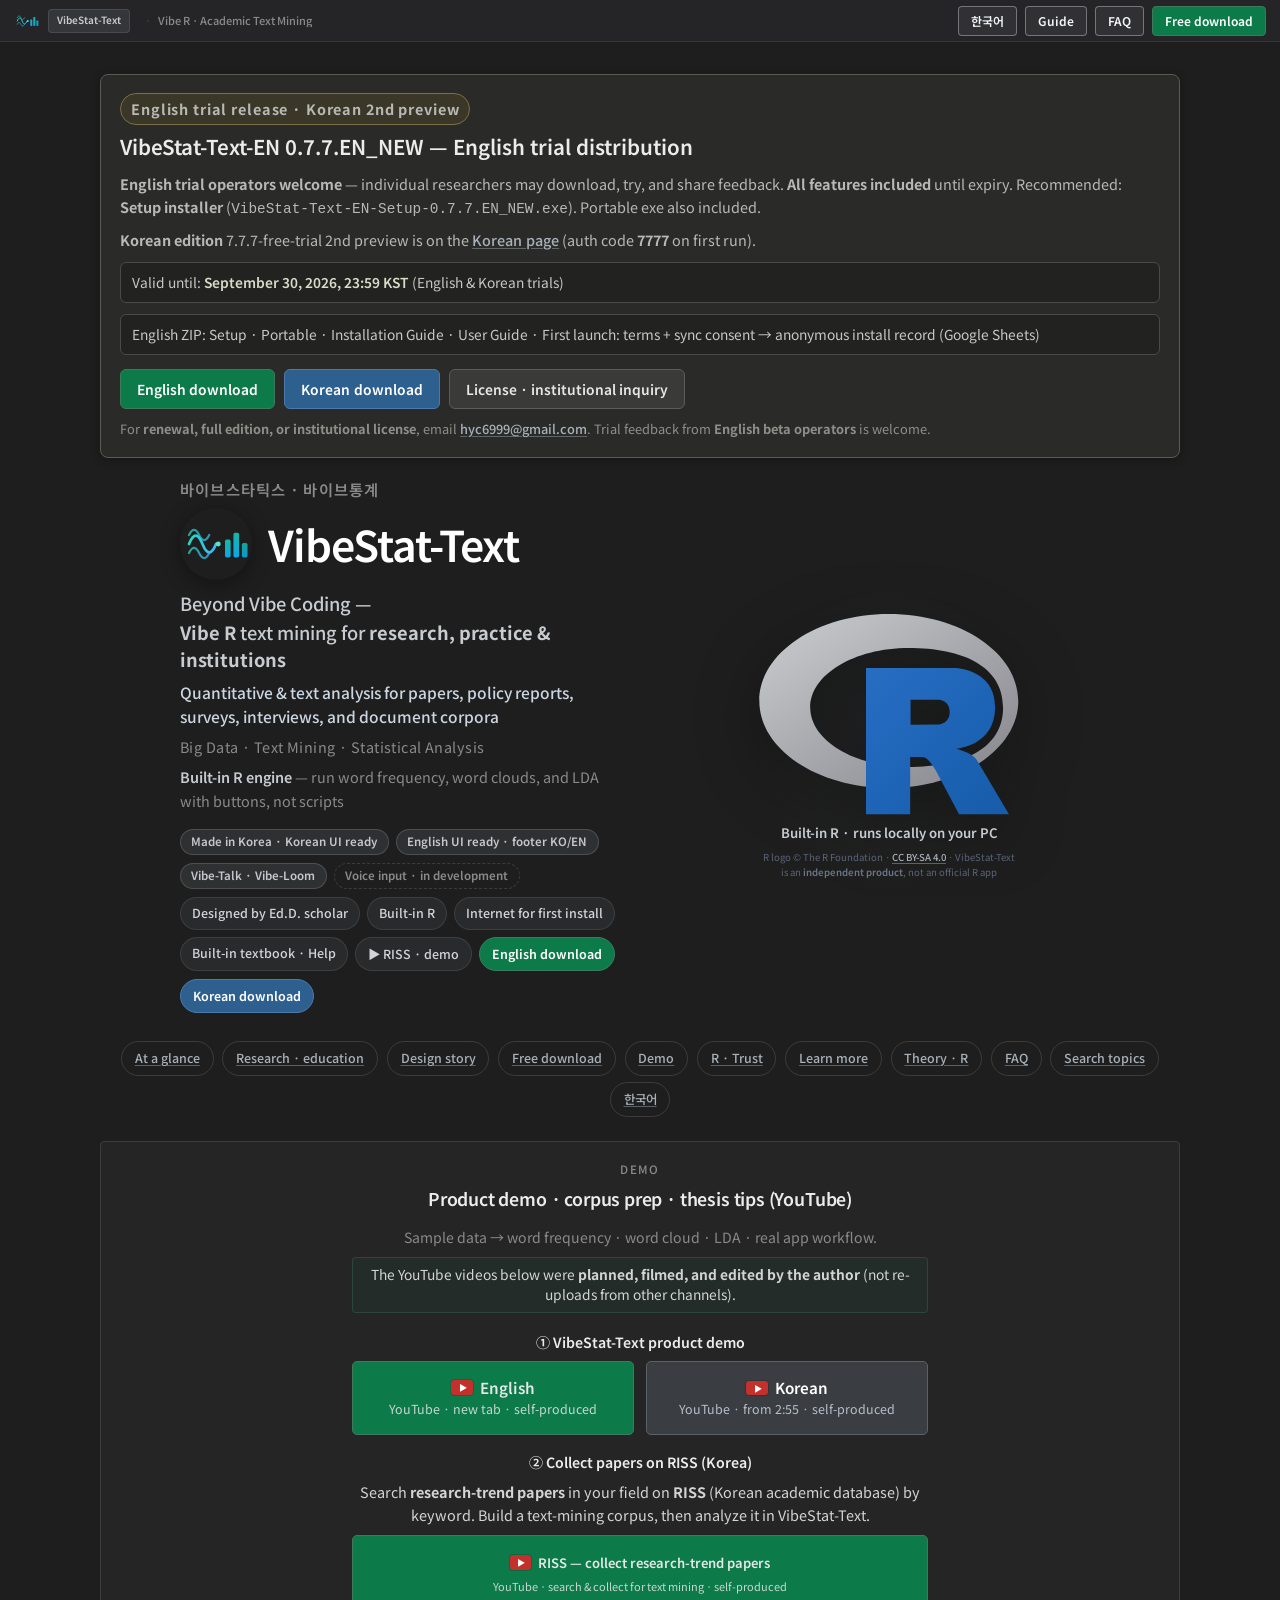
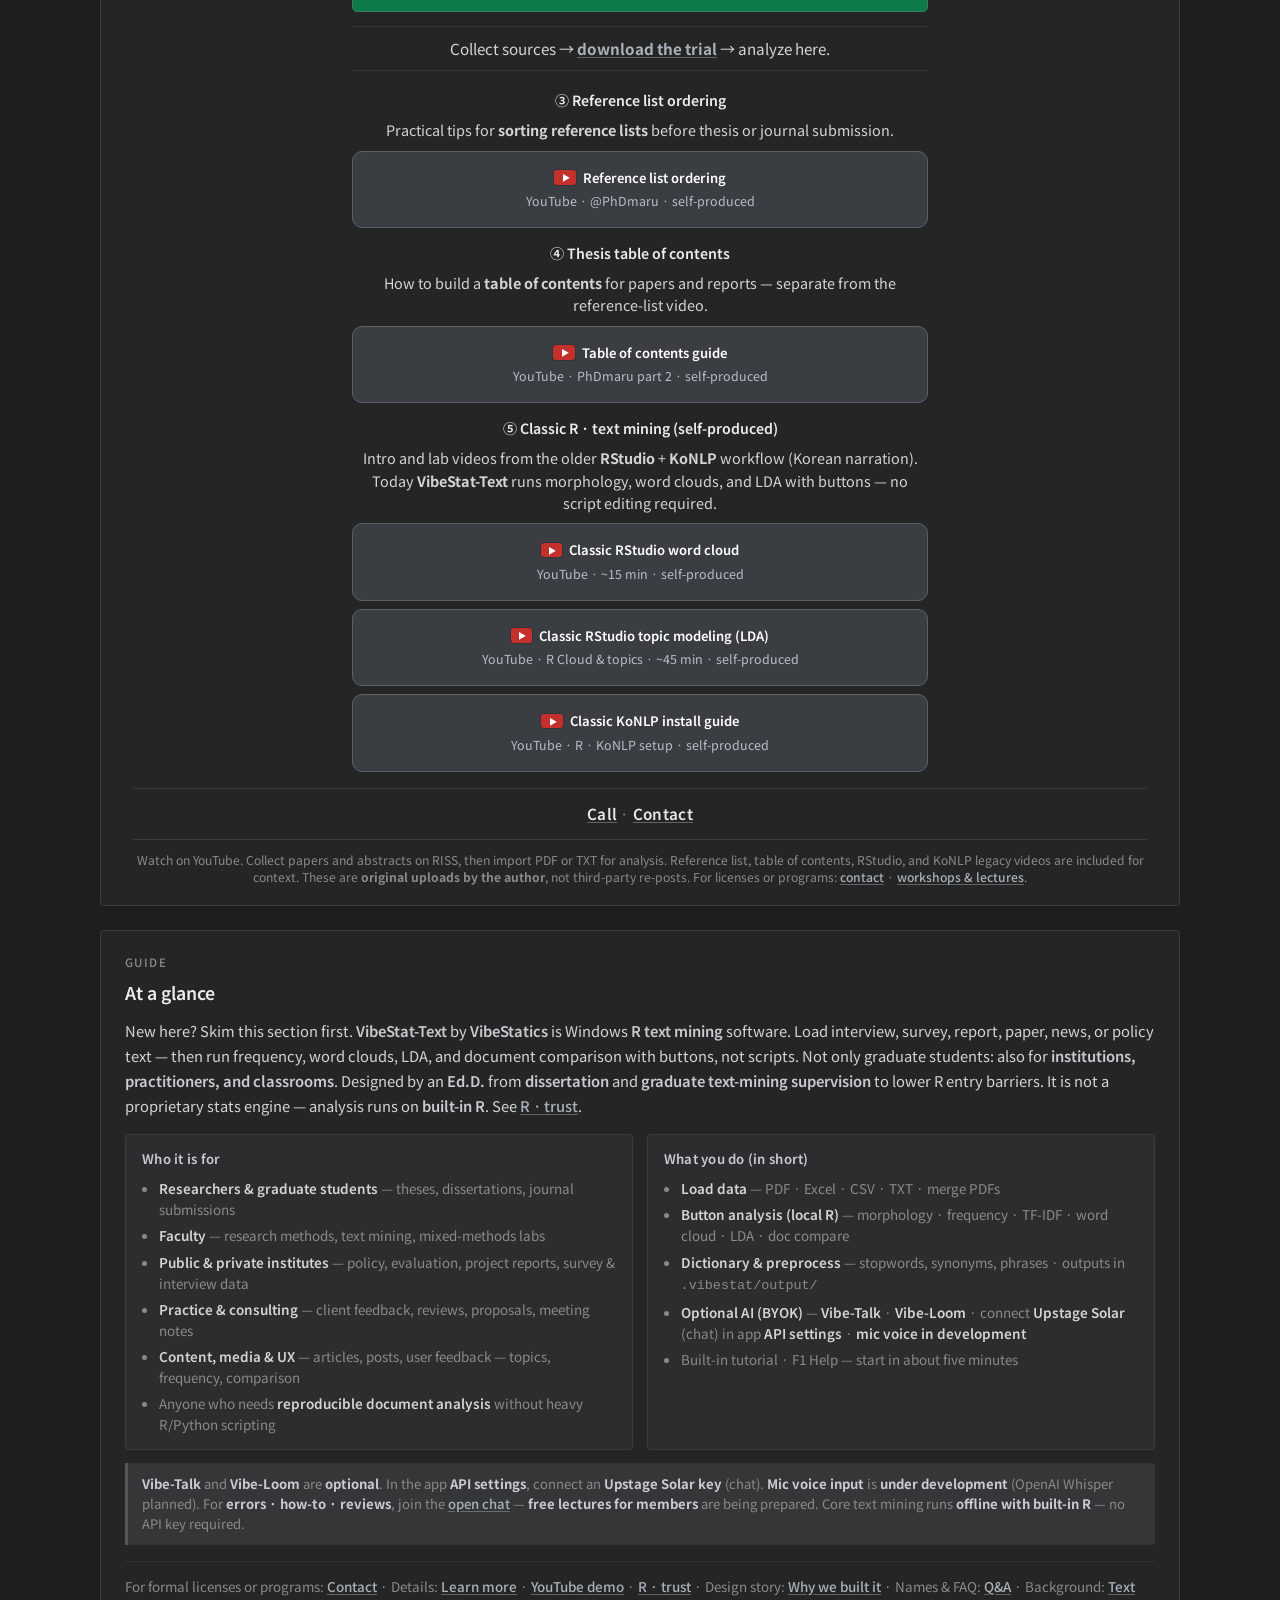
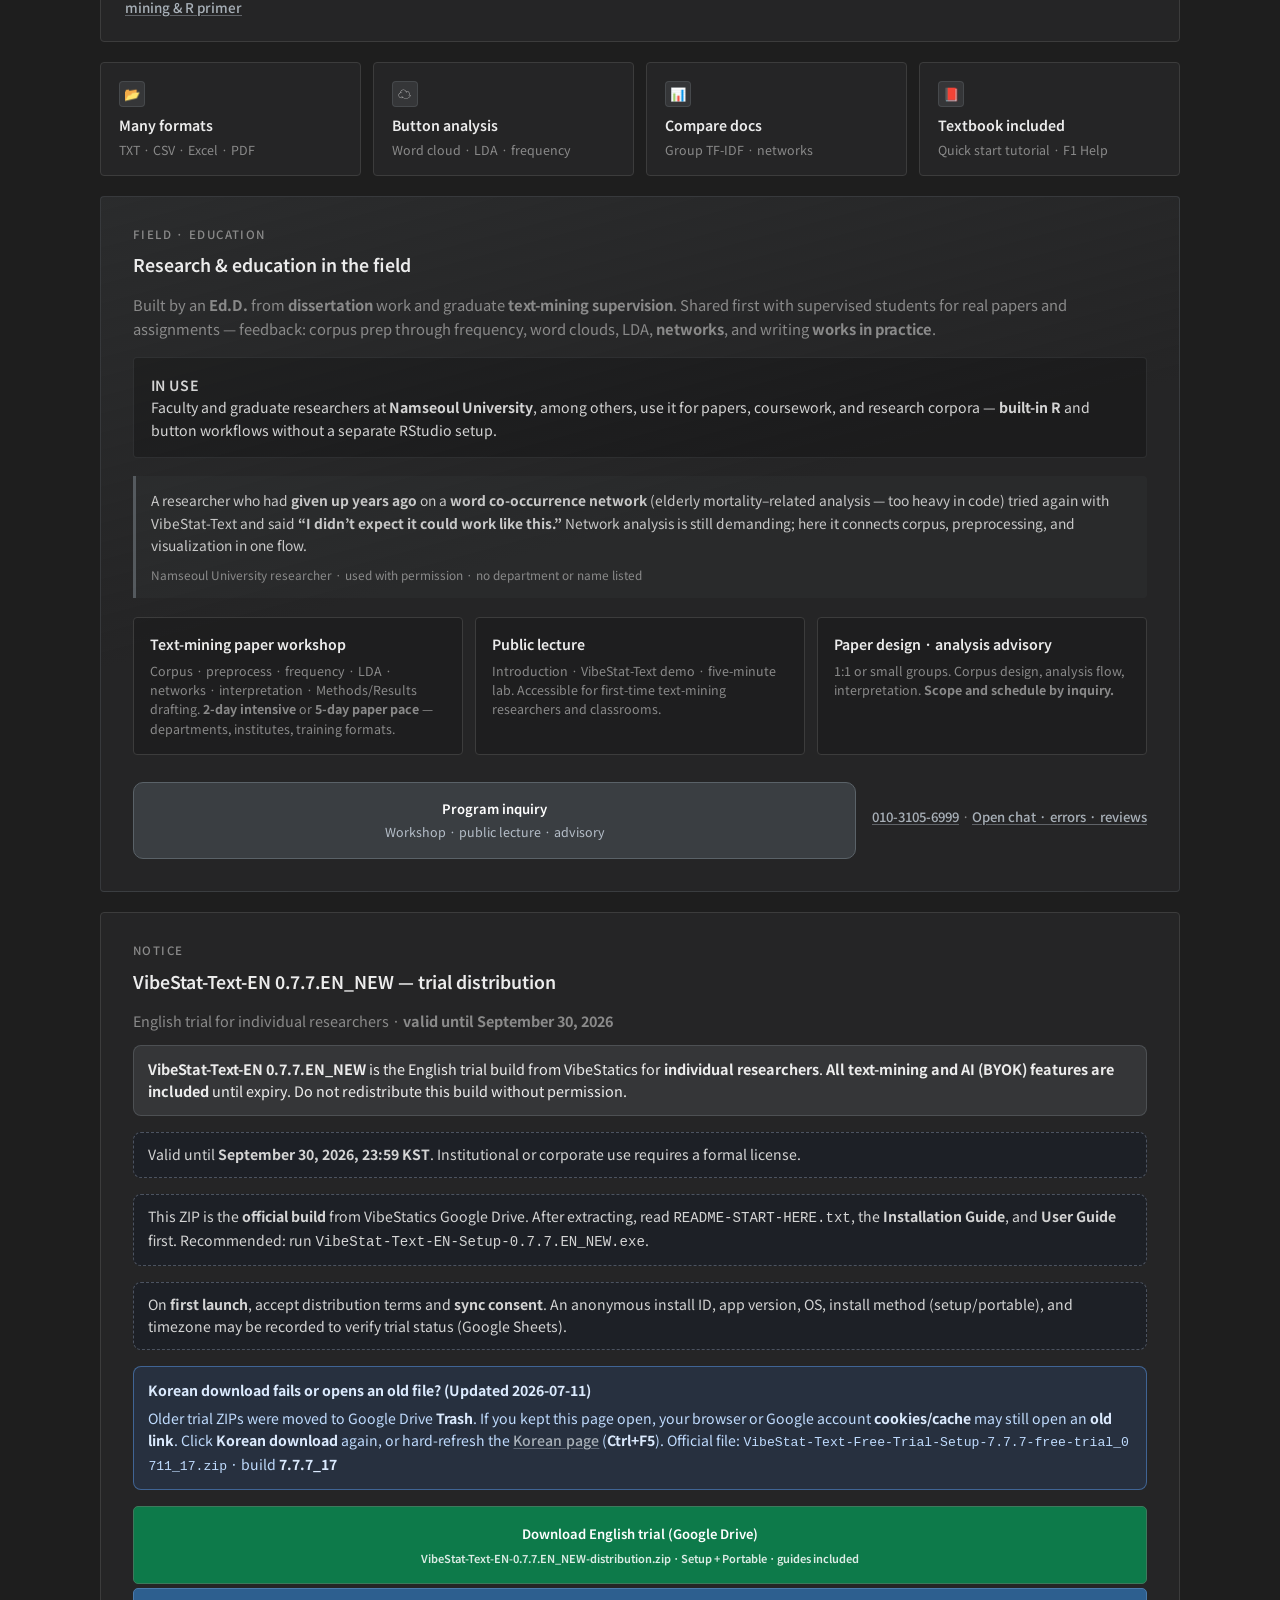
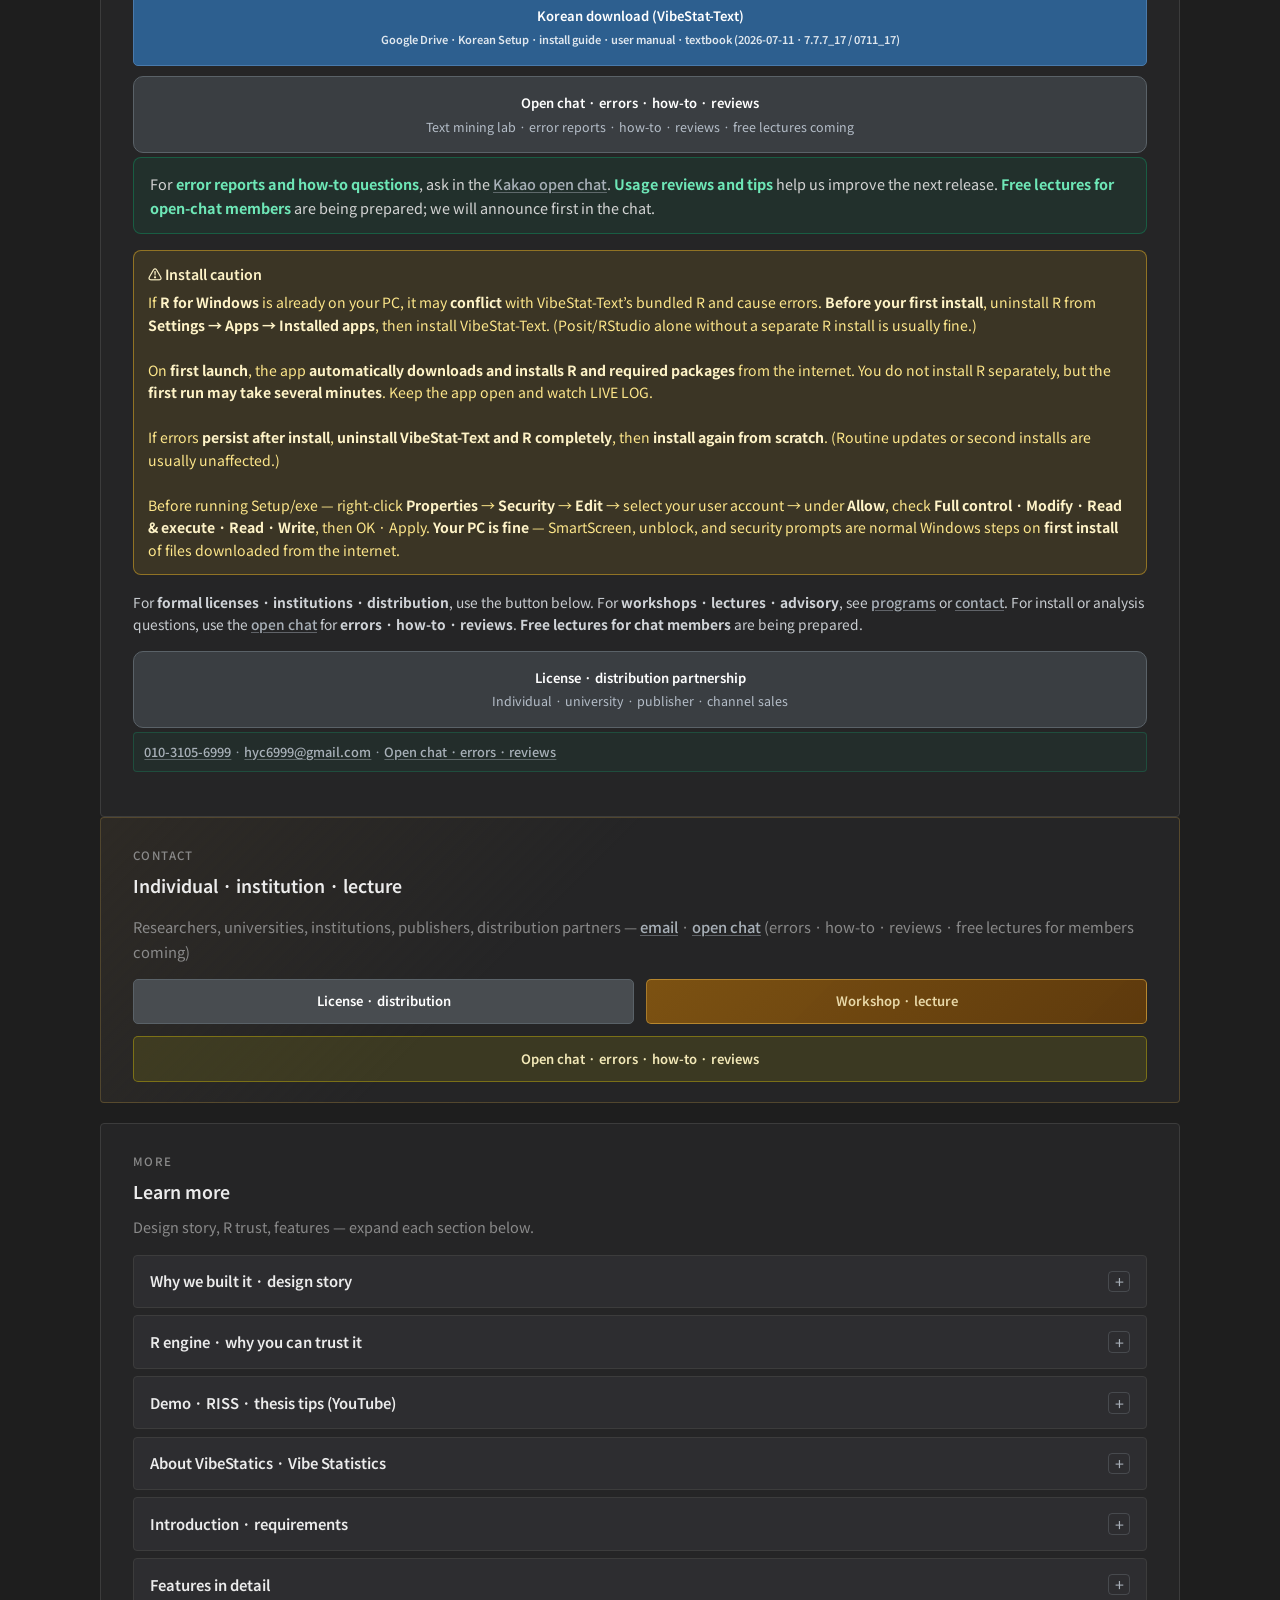
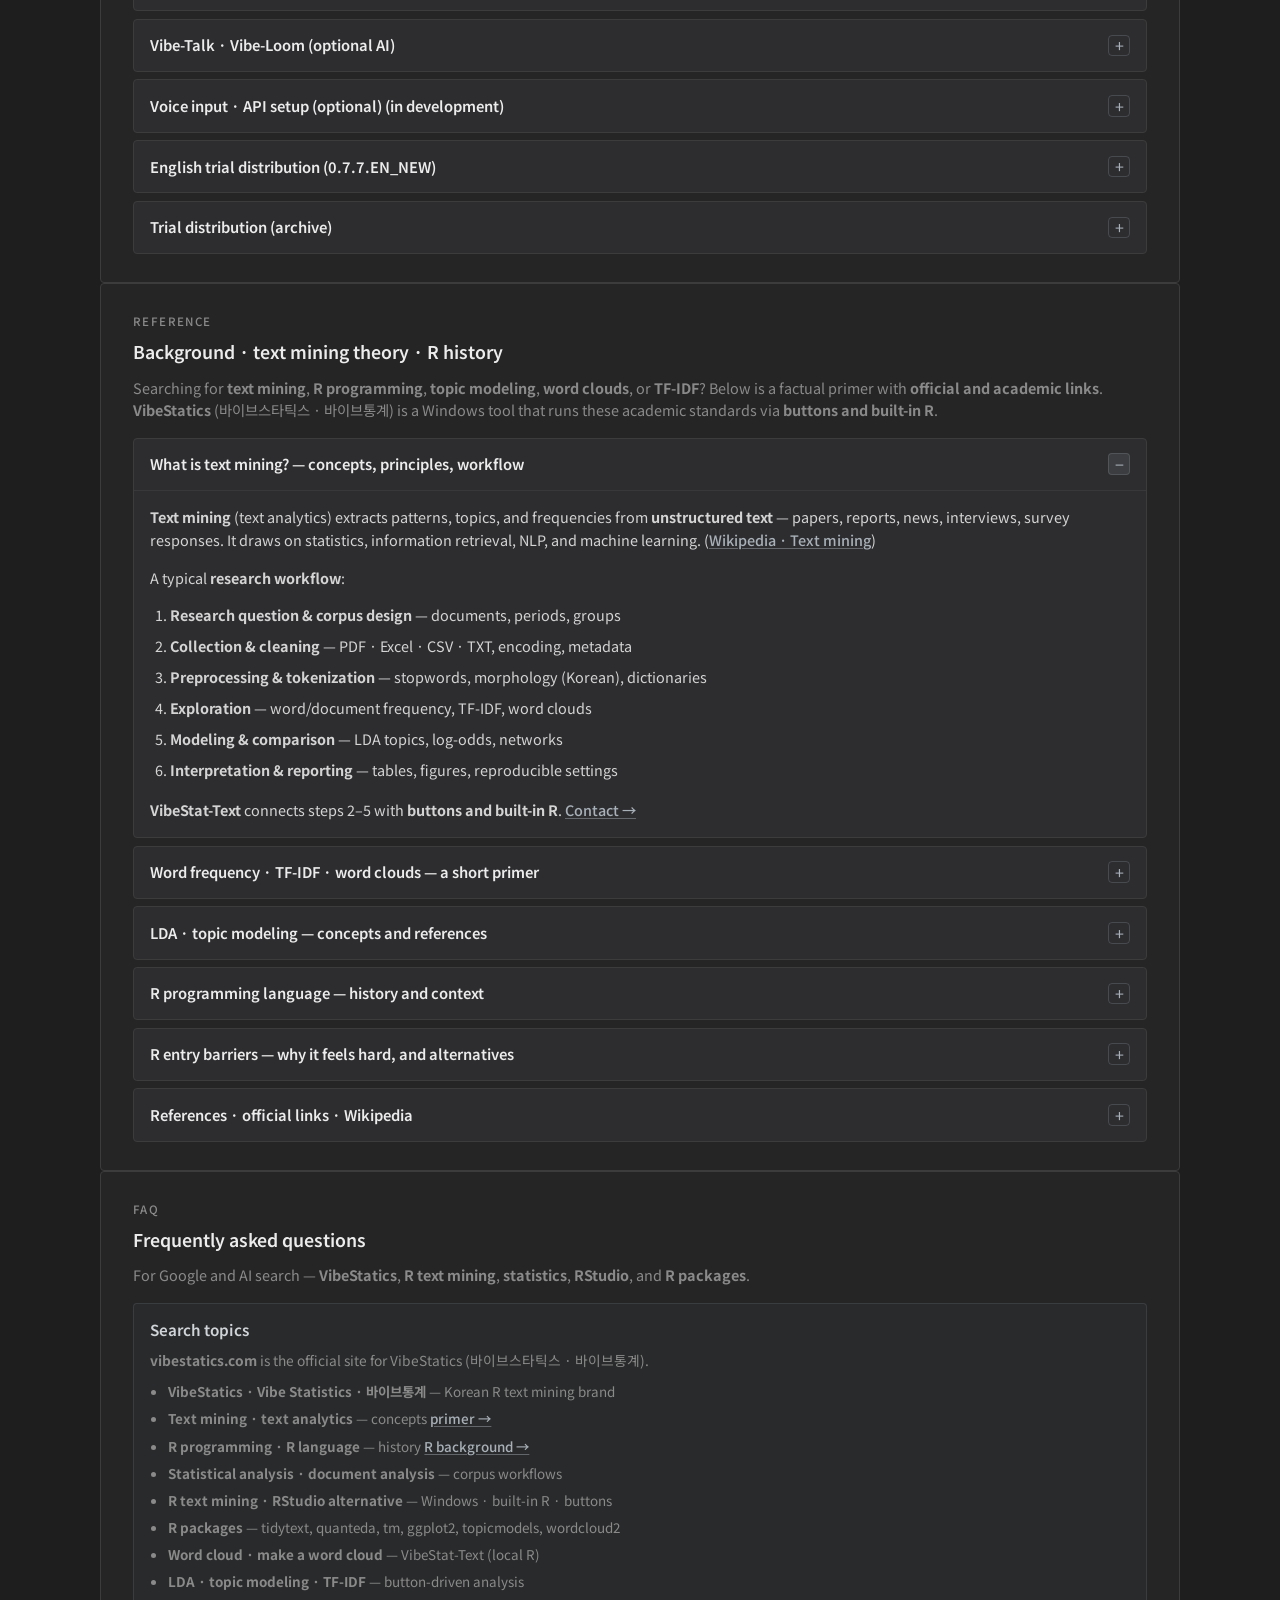
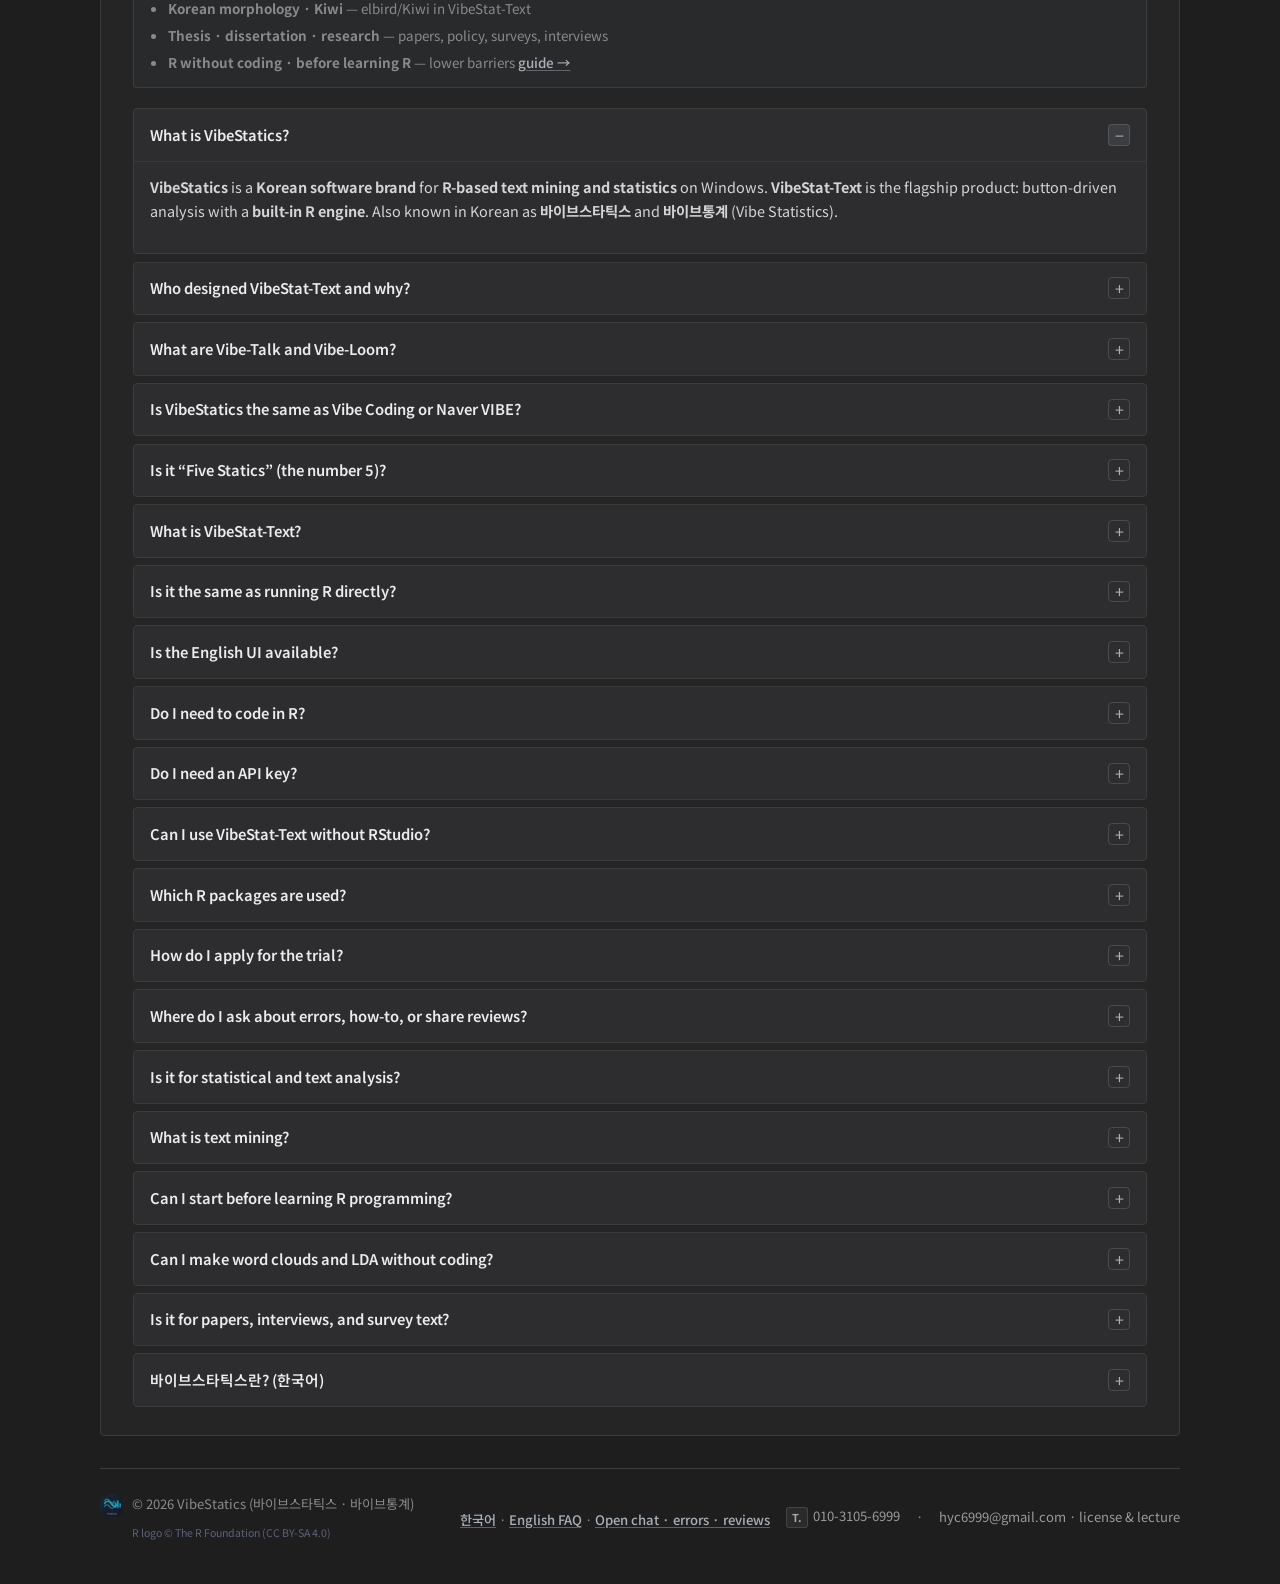
==== commit 60ff22a6: "Update Korean free-trial download to 0711_17 with cache notice Co-authored-by: Cursor <cursoragent@c" ====
--- a/en/index.html
+++ b/en/index.html
@@ -23,7 +23,7 @@
   <link rel="preconnect" href="https://fonts.gstatic.com" crossorigin />
   <link href="https://fonts.googleapis.com/css2?family=Noto+Sans+KR:wght@400;500;600;700&display=swap" rel="stylesheet" />
   <link rel="icon" href="../assets/app-icon.png?v=5" type="image/png" />
-  <link rel="stylesheet" href="../styles.css?v=94" />
+  <link rel="stylesheet" href="../styles.css?v=95" />
   <script type="application/ld+json">
   {
     "@context": "https://schema.org",
@@ -259,7 +259,7 @@
           >English download</a>
           <a
             class="hero-free-trial-btn hero-free-trial-btn-ko"
-            href="https://drive.google.com/file/d/1qd7pl8WbOlU4yvY2ZkvyTRybZsVV0Ch7/view?usp=sharing"
+            href="https://drive.google.com/file/d/1peAzAg1s_m39ZL7dOydbSWDl037okK5H/view?usp=sharing"
             target="_blank"
             rel="noopener noreferrer"
             hreflang="ko"
@@ -627,6 +627,17 @@
         On <strong>first launch</strong>, accept distribution terms and <strong>sync consent</strong>.
         An anonymous install ID, app version, OS, install method (setup/portable), and timezone may be recorded to verify trial status (Google Sheets).
       </p>
+      <p class="download-cache-notice" role="note">
+        <span class="download-cache-notice-title">Korean download fails or opens an old file? (Updated 2026-07-11)</span>
+        Older trial ZIPs were moved to Google Drive <strong>Trash</strong>.
+        If you kept this page open, your browser or Google account <strong>cookies/cache</strong> may still open an
+        <strong>old link</strong>.
+        Click <strong>Korean download</strong> again, or hard-refresh the
+        <a href="../#download" hreflang="ko" lang="ko">Korean page</a> (<strong>Ctrl+F5</strong>).
+        Official file:
+        <code>VibeStat-Text-Free-Trial-Setup-7.7.7-free-trial_0711_17.zip</code>
+        · build <strong>7.7.7_17</strong>
+      </p>
       <a
         class="btn btn-download-en btn-full"
         href="https://drive.google.com/file/d/1rgOI2YuMMpxhPO3rRdHUky1-0p44yR5y/view?usp=sharing"
@@ -638,12 +649,12 @@
       </a>
       <a
         class="btn btn-download-ko btn-full"
-        href="https://drive.google.com/file/d/1qd7pl8WbOlU4yvY2ZkvyTRybZsVV0Ch7/view?usp=sharing"
+        href="https://drive.google.com/file/d/1peAzAg1s_m39ZL7dOydbSWDl037okK5H/view?usp=sharing"
         target="_blank"
         rel="noopener noreferrer"
       >
         <span class="btn-label">Korean download (VibeStat-Text)</span>
-        <span class="btn-meta">Google Drive · Korean Setup · install guide · user manual · quick start (2026-07-11 · 0711)</span>
+        <span class="btn-meta">Google Drive · Korean Setup · install guide · user manual · textbook (2026-07-11 · 7.7.7_17 / 0711_17)</span>
       </a>
       <a
         class="btn btn-secondary-outline btn-full"
--- a/styles.css
+++ b/styles.css
@@ -1853,6 +1853,33 @@
   color: #fef3c7;
 }
 
+.download-cache-notice {
+  margin: 0 0 1rem;
+  padding: 0.75rem 0.9rem;
+  font-size: 0.88rem;
+  line-height: 1.6;
+  color: #bfdbfe;
+  border: 1px solid rgba(96, 165, 250, 0.45);
+  border-radius: 8px;
+  background: rgba(59, 130, 246, 0.12);
+}
+
+.download-cache-notice strong {
+  color: #dbeafe;
+}
+
+.download-cache-notice-title {
+  display: block;
+  margin-bottom: 0.35rem;
+  font-weight: 700;
+  color: #dbeafe;
+}
+
+.download-cache-notice code {
+  font-size: 0.82rem;
+  word-break: break-all;
+}
+
 .video-card .video-lead {
   margin: -0.25rem 0 1rem;
   font-size: 0.92rem;
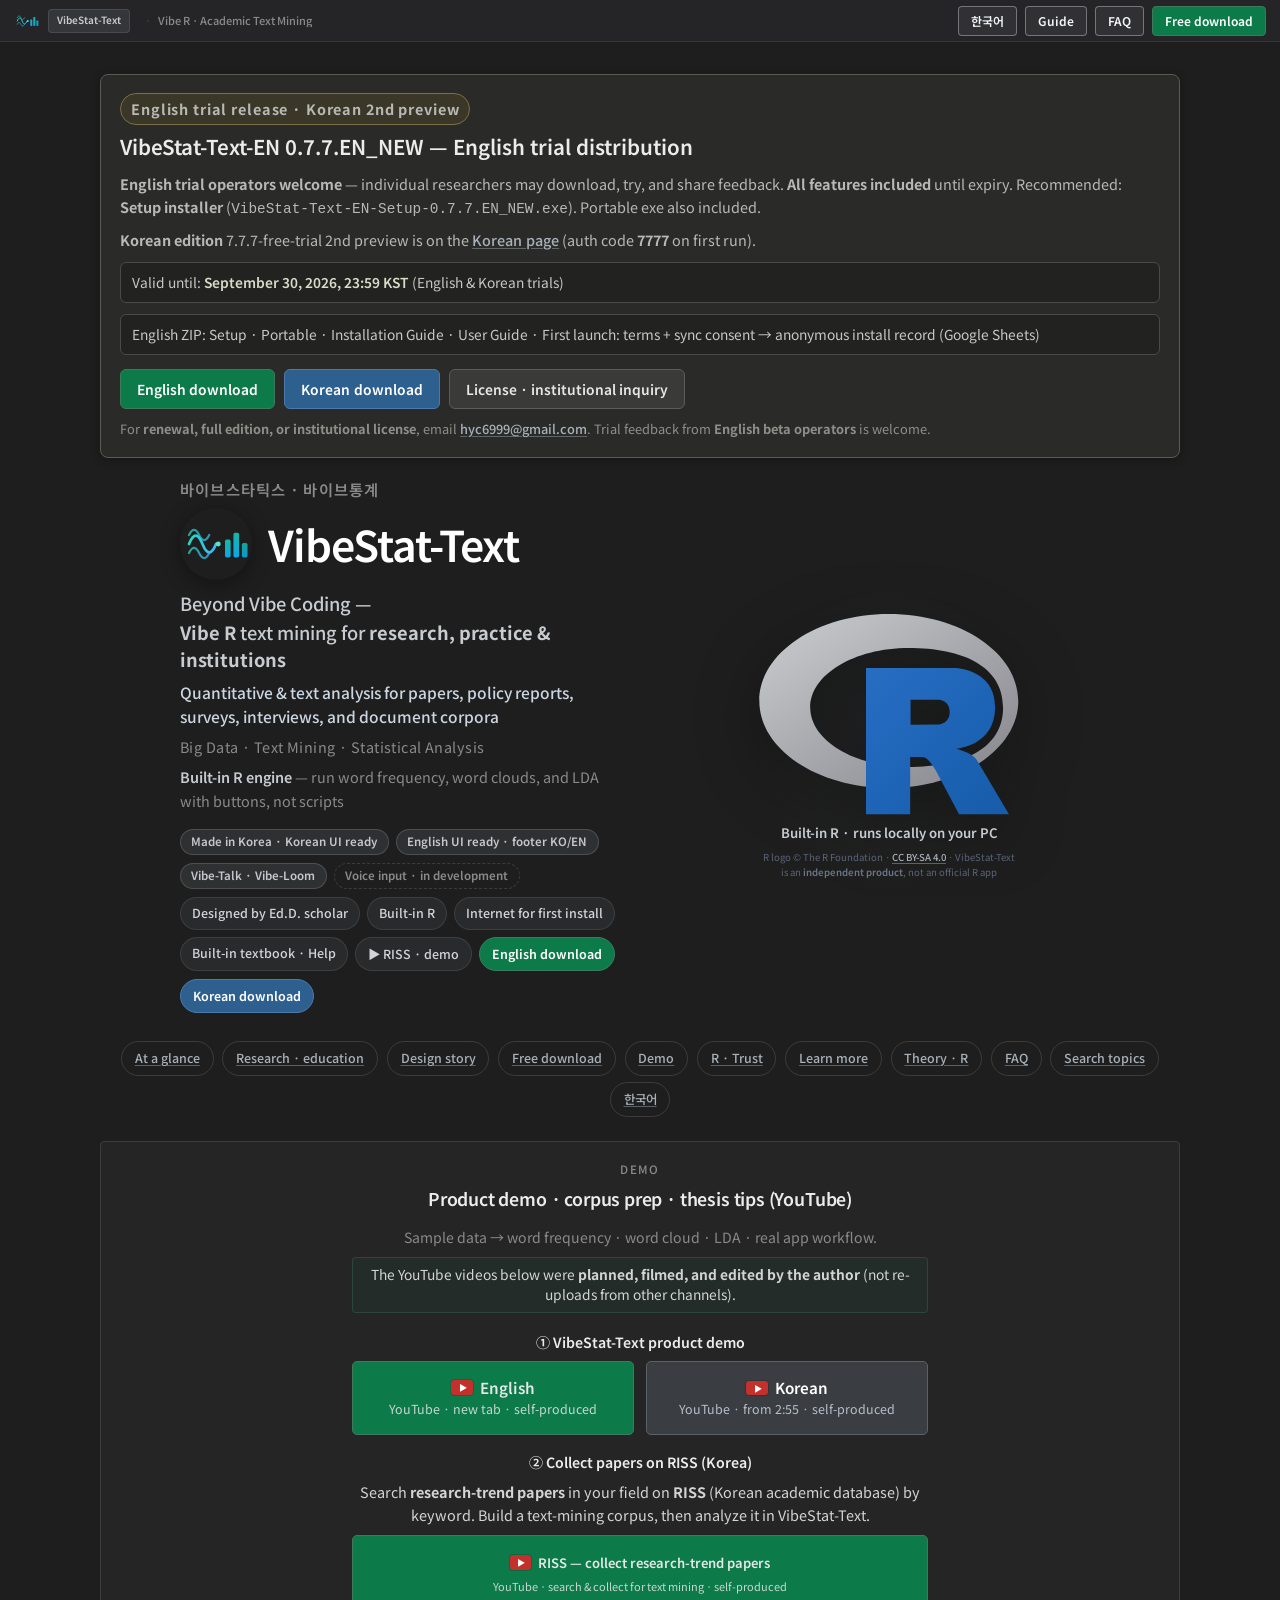
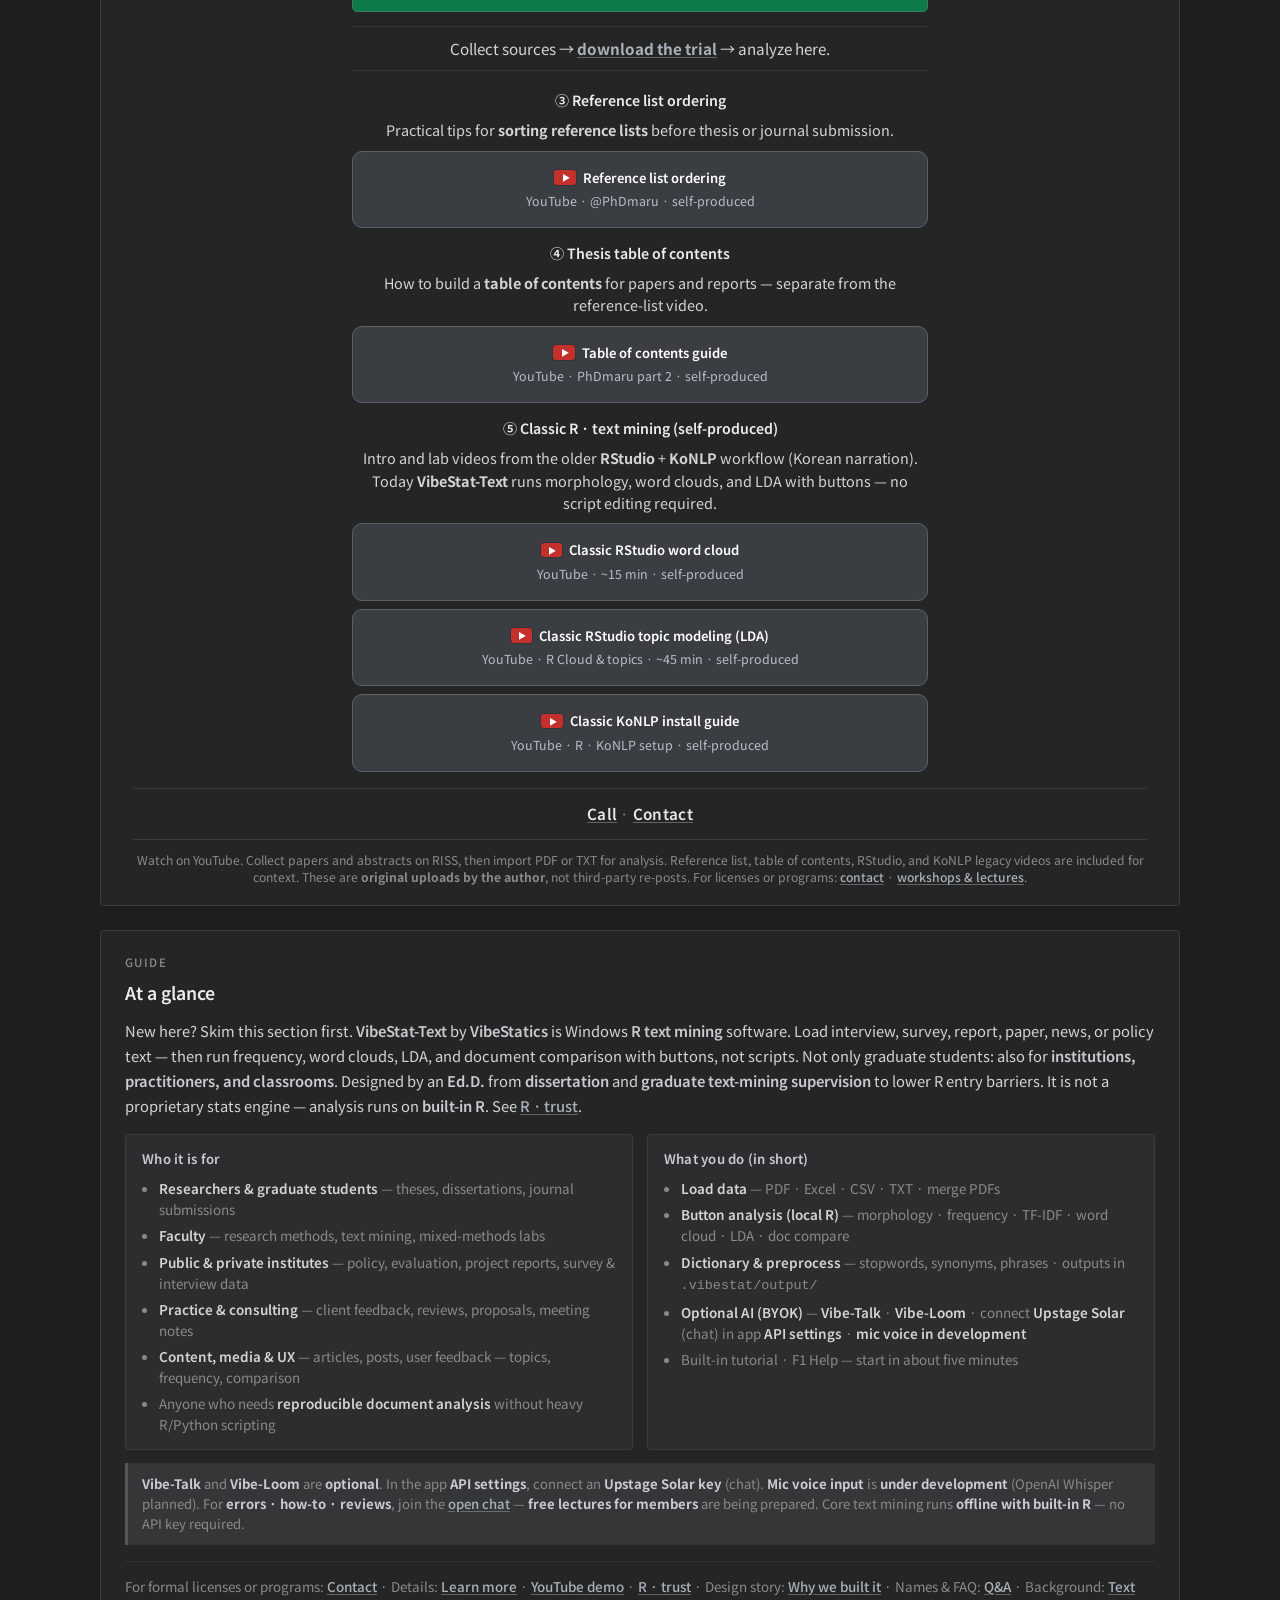
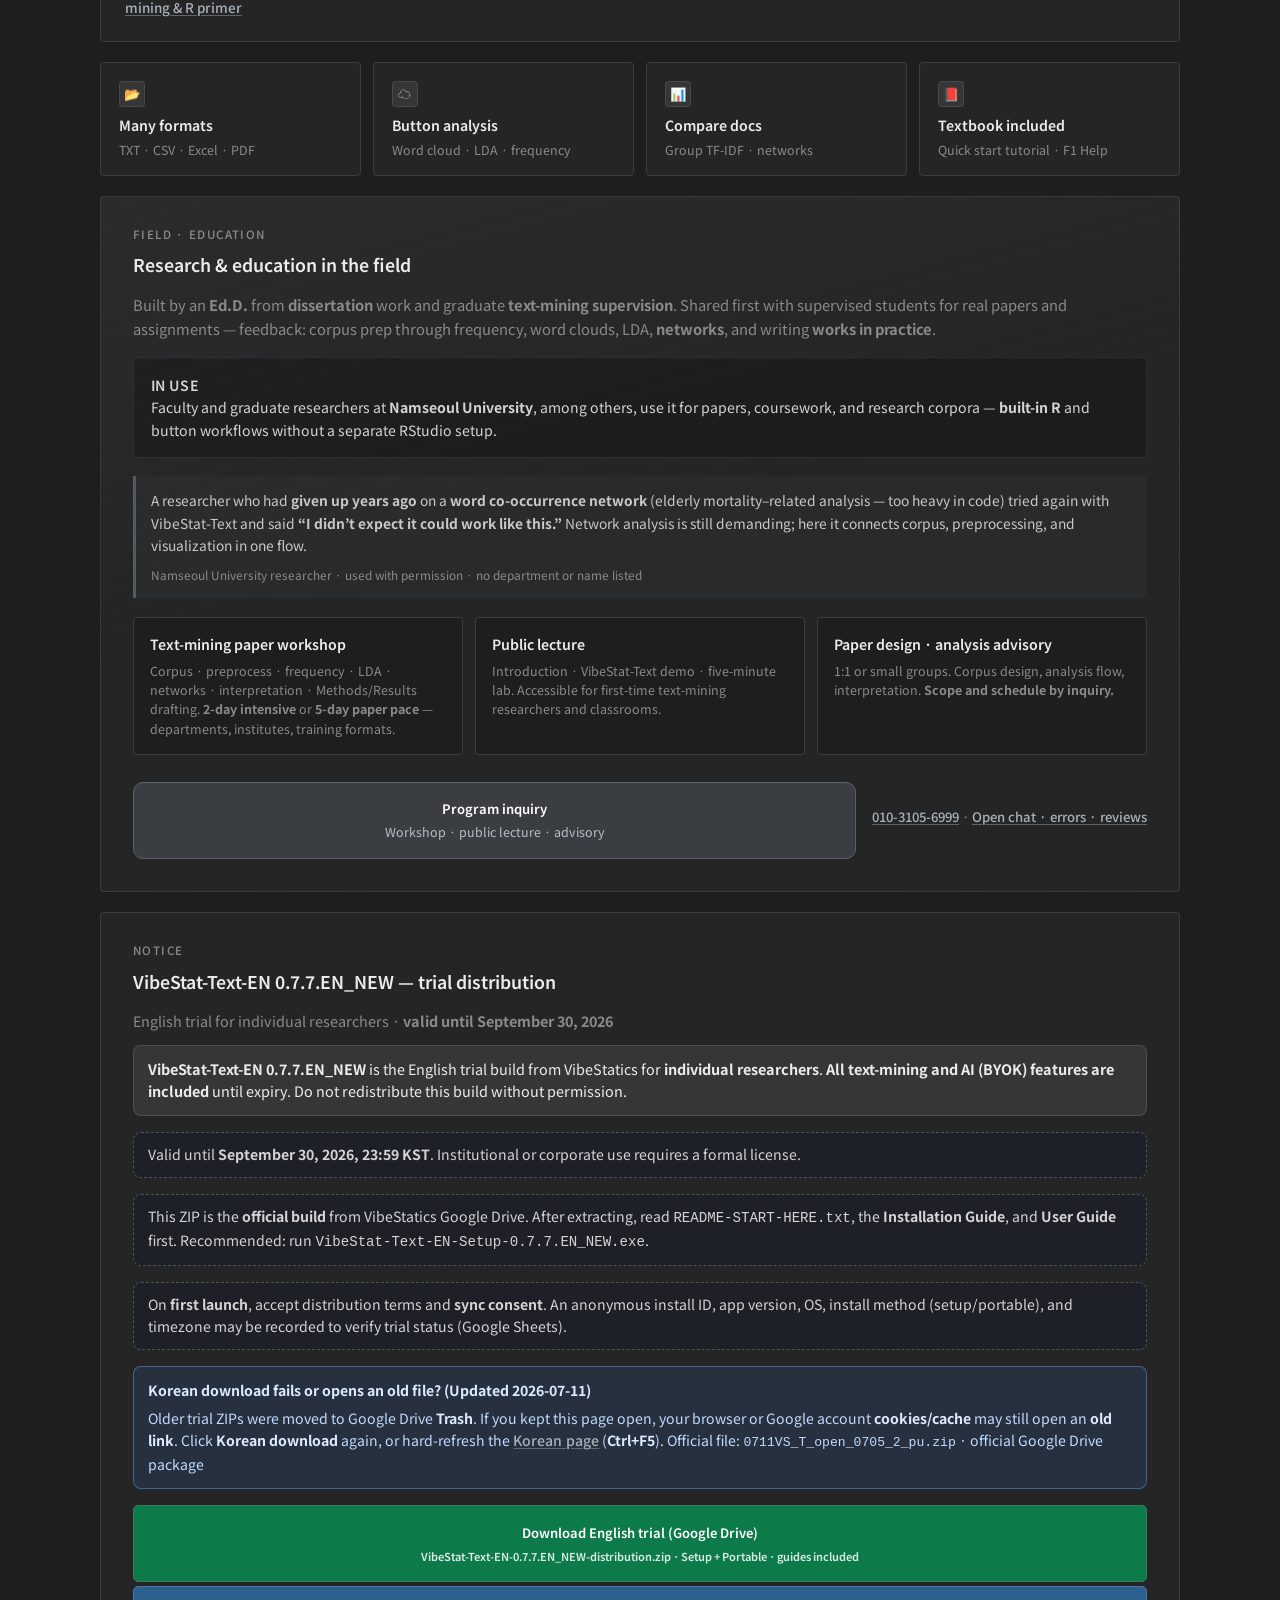
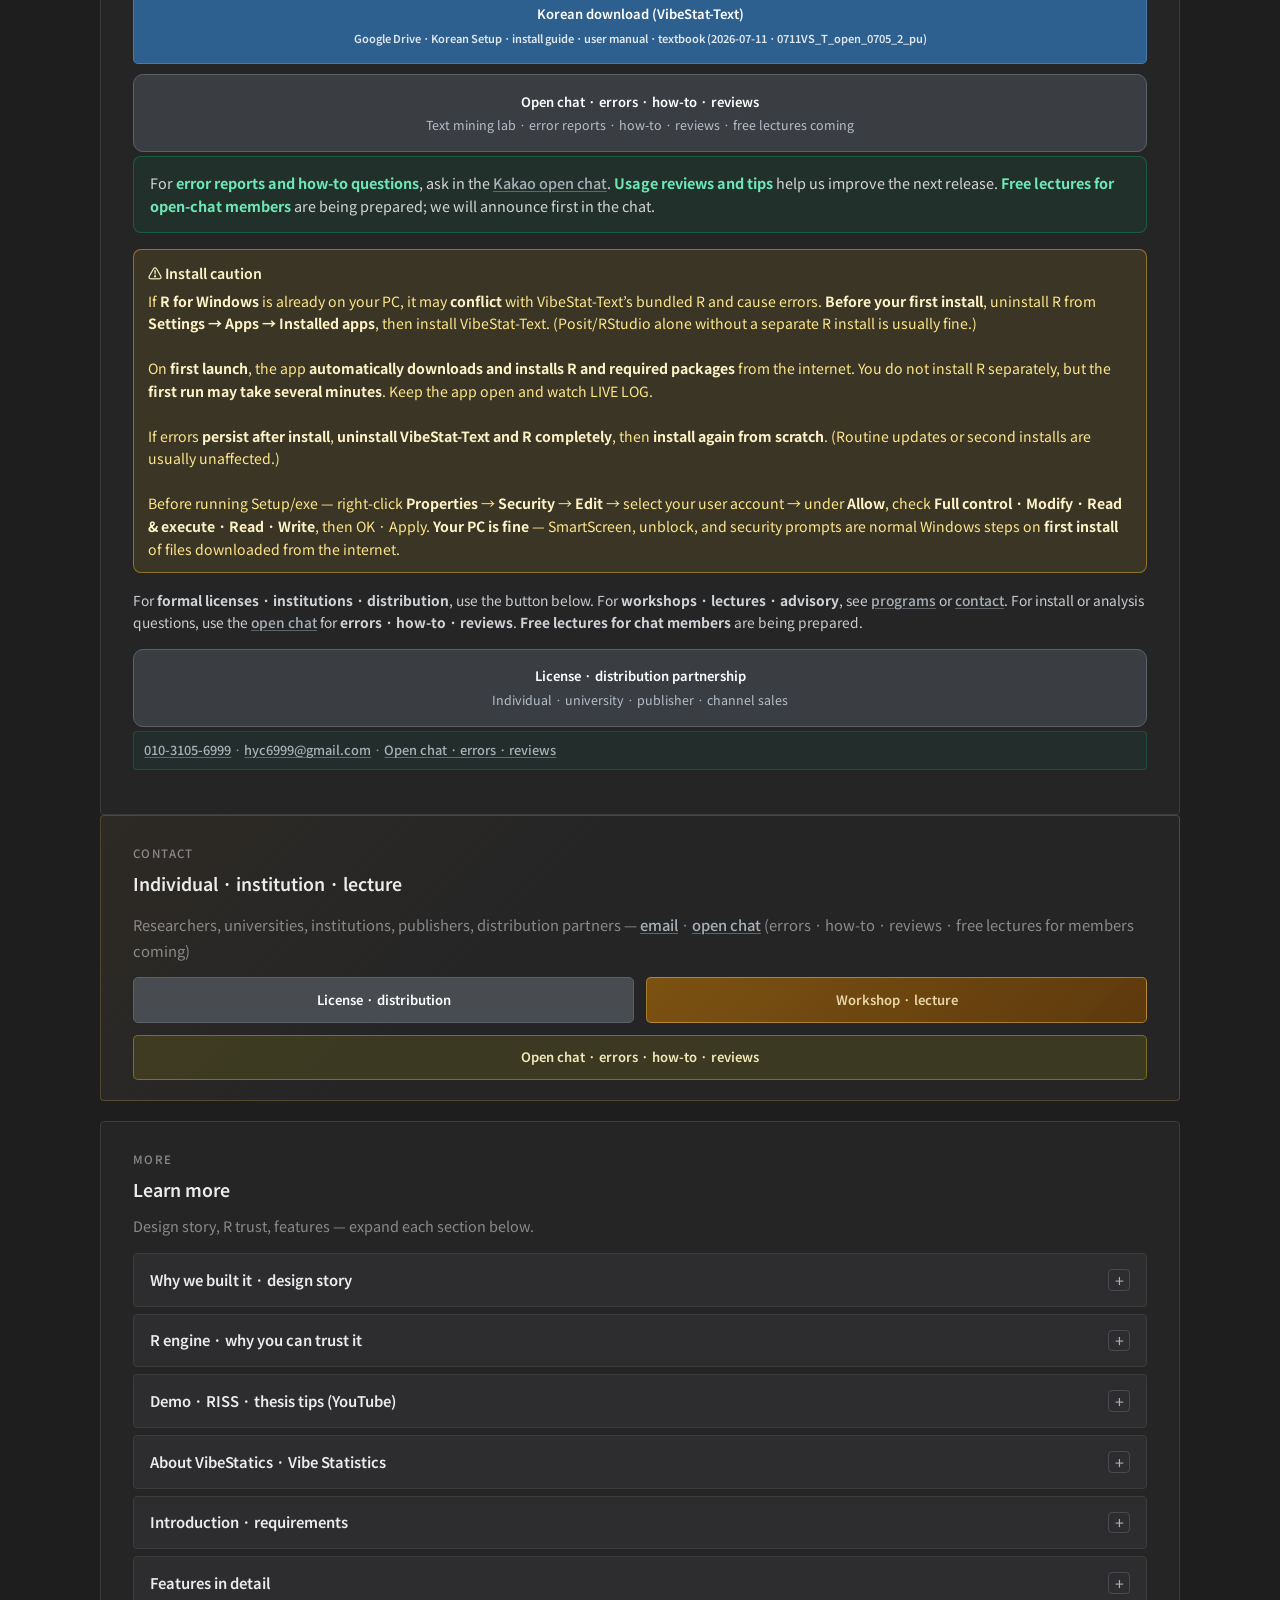
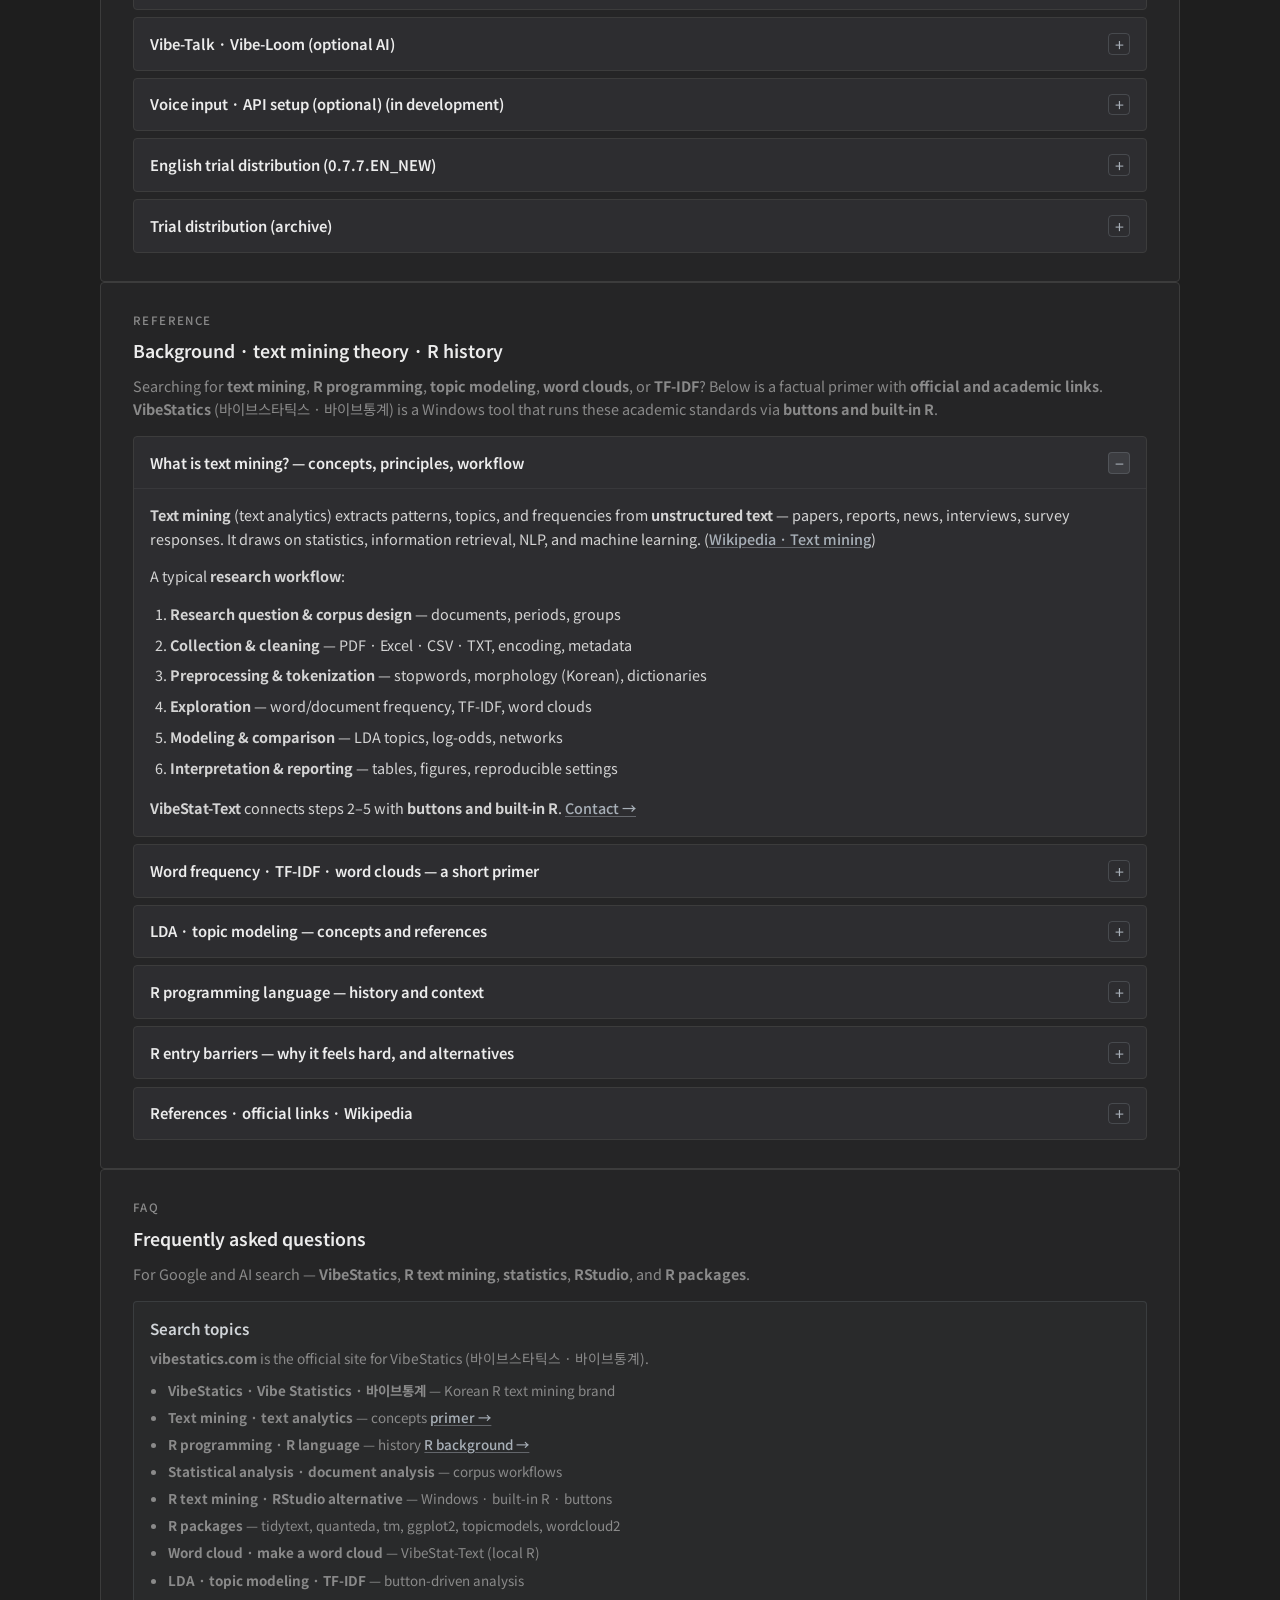
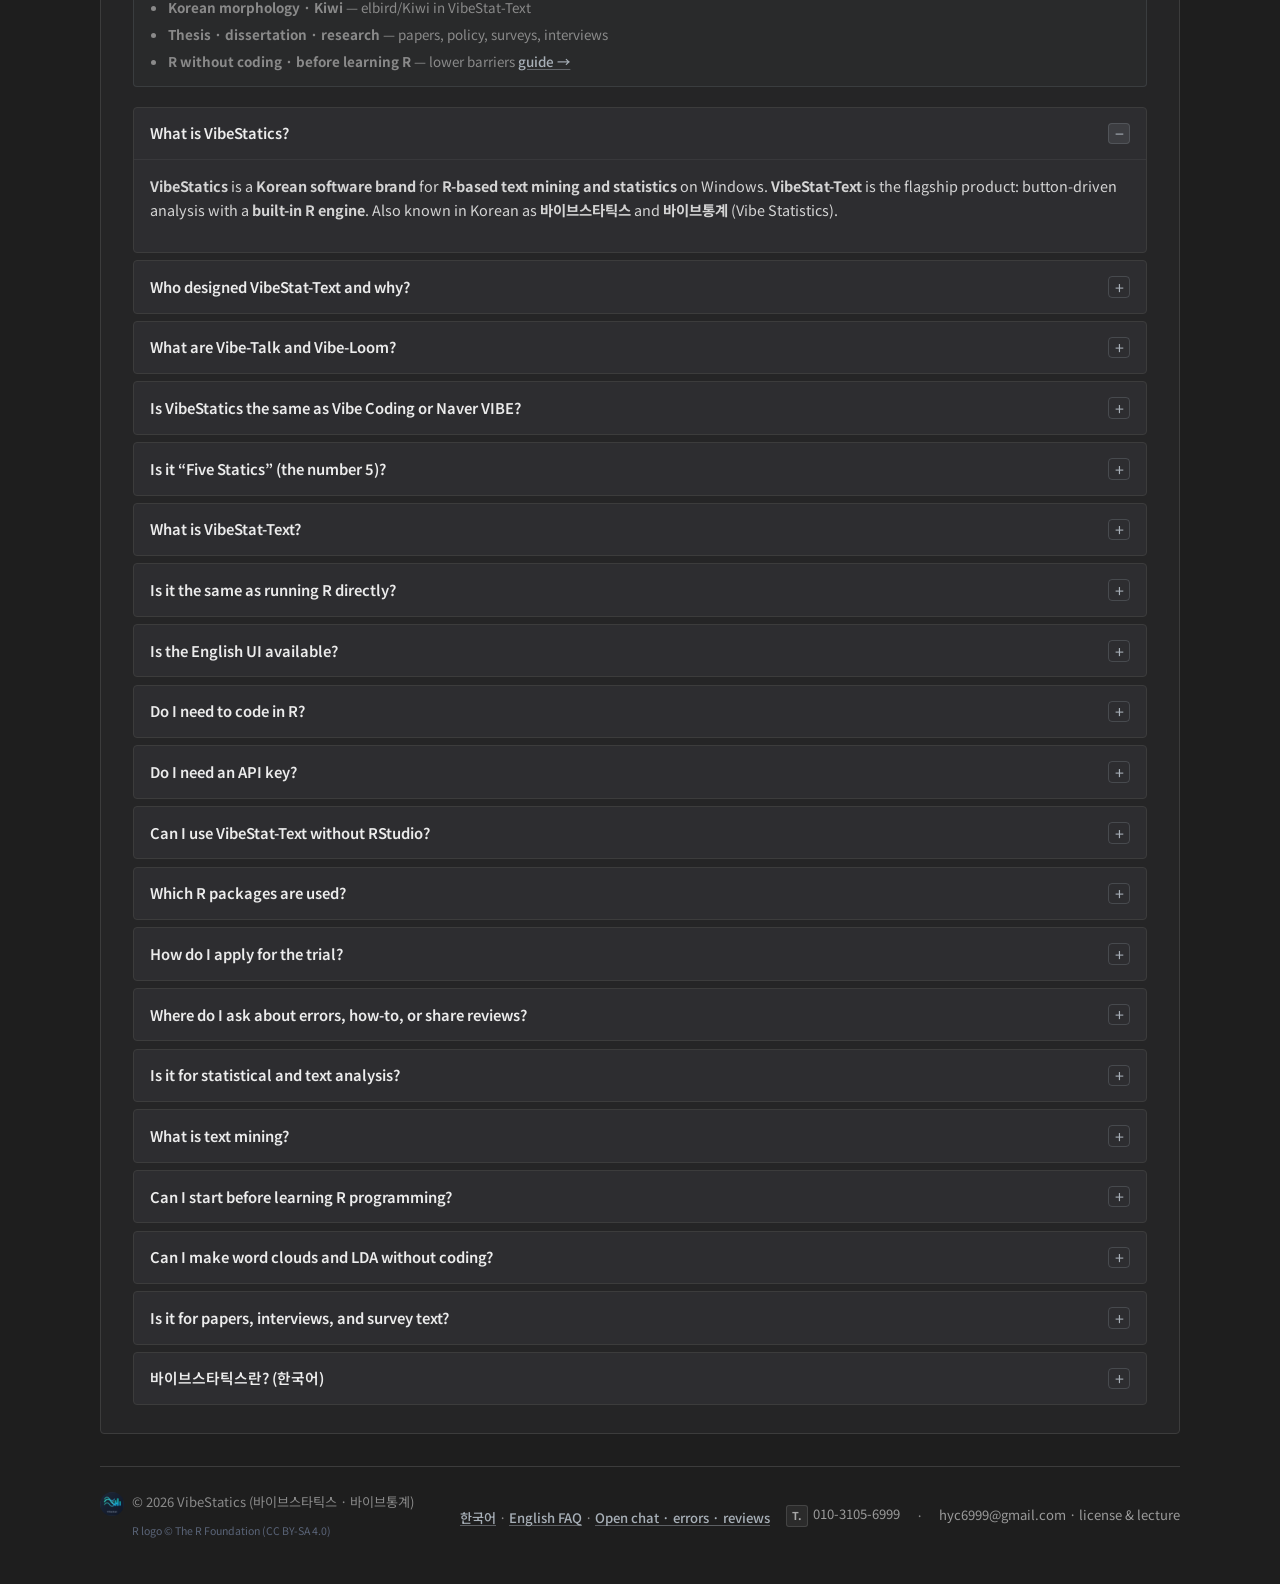
==== commit a3b95721: "Update Korean download link to 0711VS_T_open_0705_2_pu package Co-authored-by: Cursor <cursoragent@c" ====
--- a/en/index.html
+++ b/en/index.html
@@ -259,7 +259,7 @@
           >English download</a>
           <a
             class="hero-free-trial-btn hero-free-trial-btn-ko"
-            href="https://drive.google.com/file/d/1peAzAg1s_m39ZL7dOydbSWDl037okK5H/view?usp=sharing"
+            href="https://drive.google.com/file/d/1l007_YzNHa4cMn8kLQmxtdnb9fn2eCAo/view?usp=sharing"
             target="_blank"
             rel="noopener noreferrer"
             hreflang="ko"
@@ -635,8 +635,8 @@
         Click <strong>Korean download</strong> again, or hard-refresh the
         <a href="../#download" hreflang="ko" lang="ko">Korean page</a> (<strong>Ctrl+F5</strong>).
         Official file:
-        <code>VibeStat-Text-Free-Trial-Setup-7.7.7-free-trial_0711_17.zip</code>
-        · build <strong>7.7.7_17</strong>
+        <code>0711VS_T_open_0705_2_pu.zip</code>
+        · official Google Drive package
       </p>
       <a
         class="btn btn-download-en btn-full"
@@ -649,12 +649,12 @@
       </a>
       <a
         class="btn btn-download-ko btn-full"
-        href="https://drive.google.com/file/d/1peAzAg1s_m39ZL7dOydbSWDl037okK5H/view?usp=sharing"
+        href="https://drive.google.com/file/d/1l007_YzNHa4cMn8kLQmxtdnb9fn2eCAo/view?usp=sharing"
         target="_blank"
         rel="noopener noreferrer"
       >
         <span class="btn-label">Korean download (VibeStat-Text)</span>
-        <span class="btn-meta">Google Drive · Korean Setup · install guide · user manual · textbook (2026-07-11 · 7.7.7_17 / 0711_17)</span>
+        <span class="btn-meta">Google Drive · Korean Setup · install guide · user manual · textbook (2026-07-11 · 0711VS_T_open_0705_2_pu)</span>
       </a>
       <a
         class="btn btn-secondary-outline btn-full"
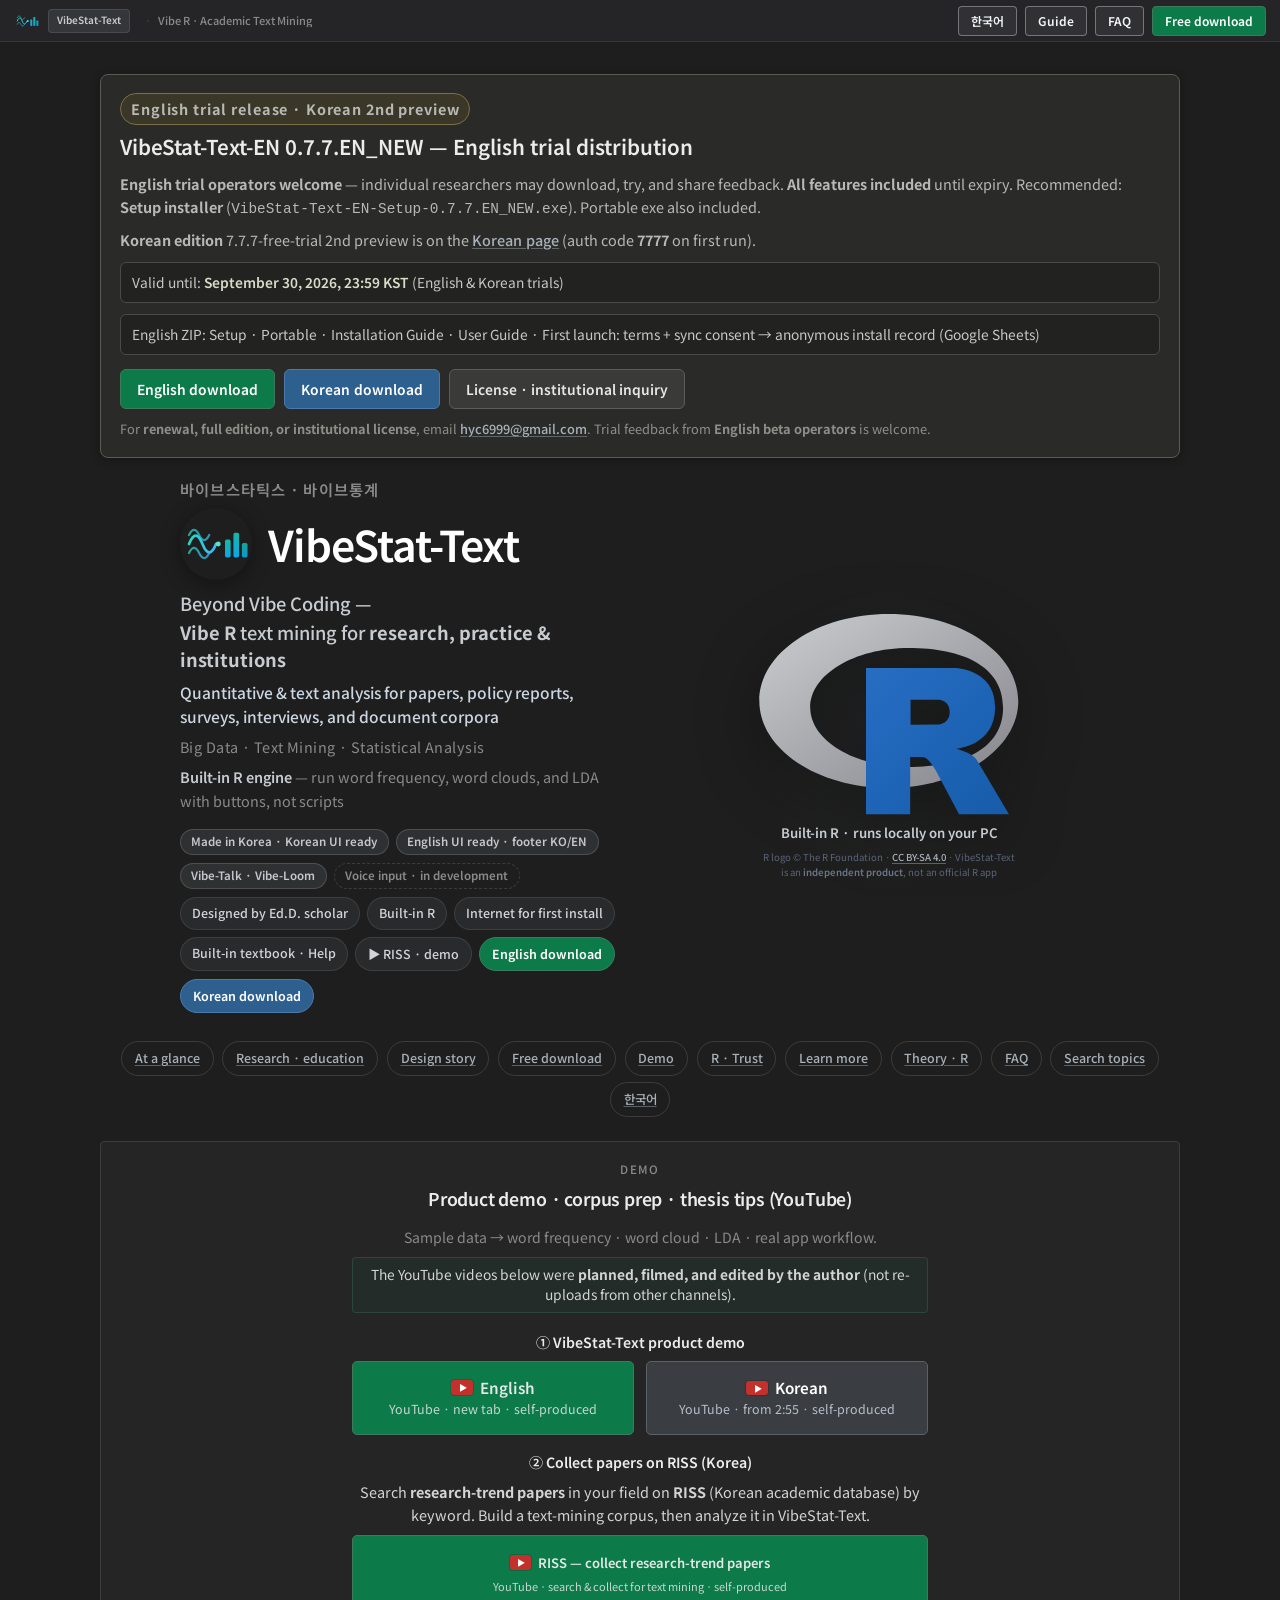
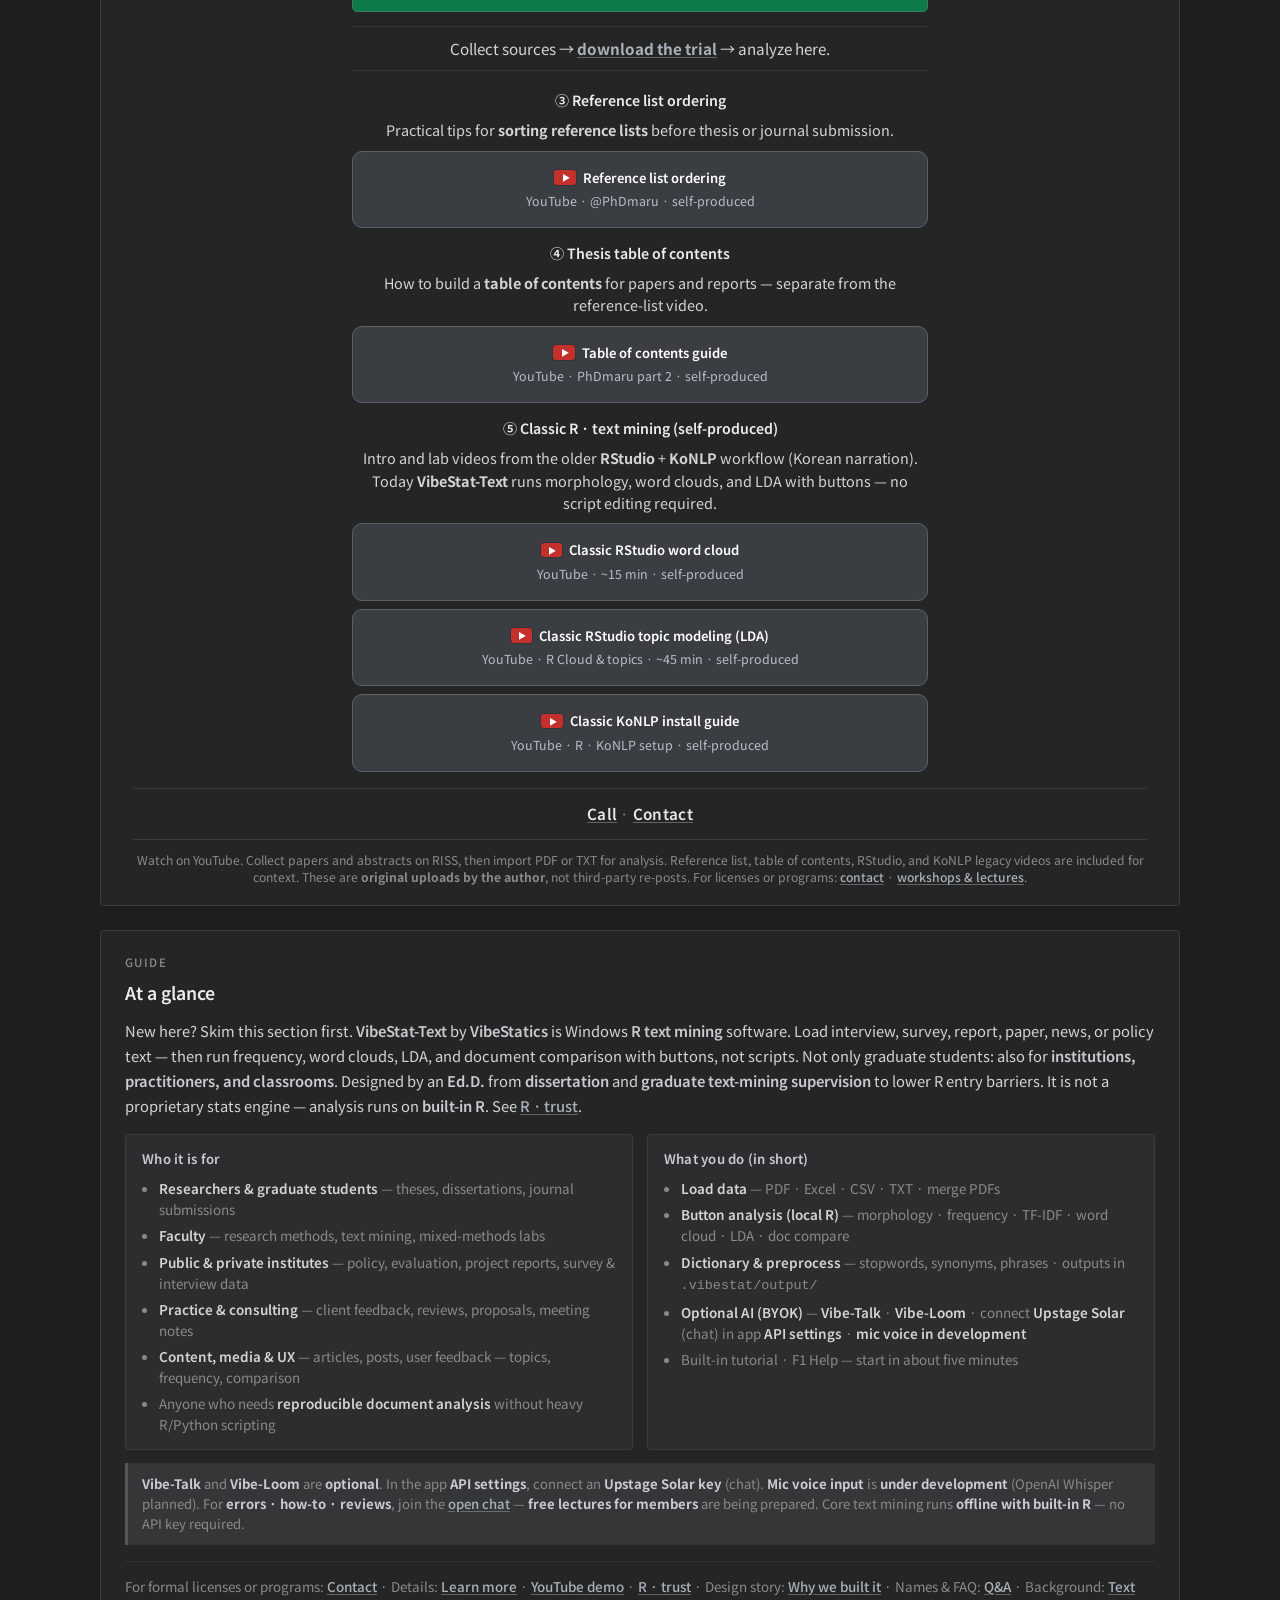
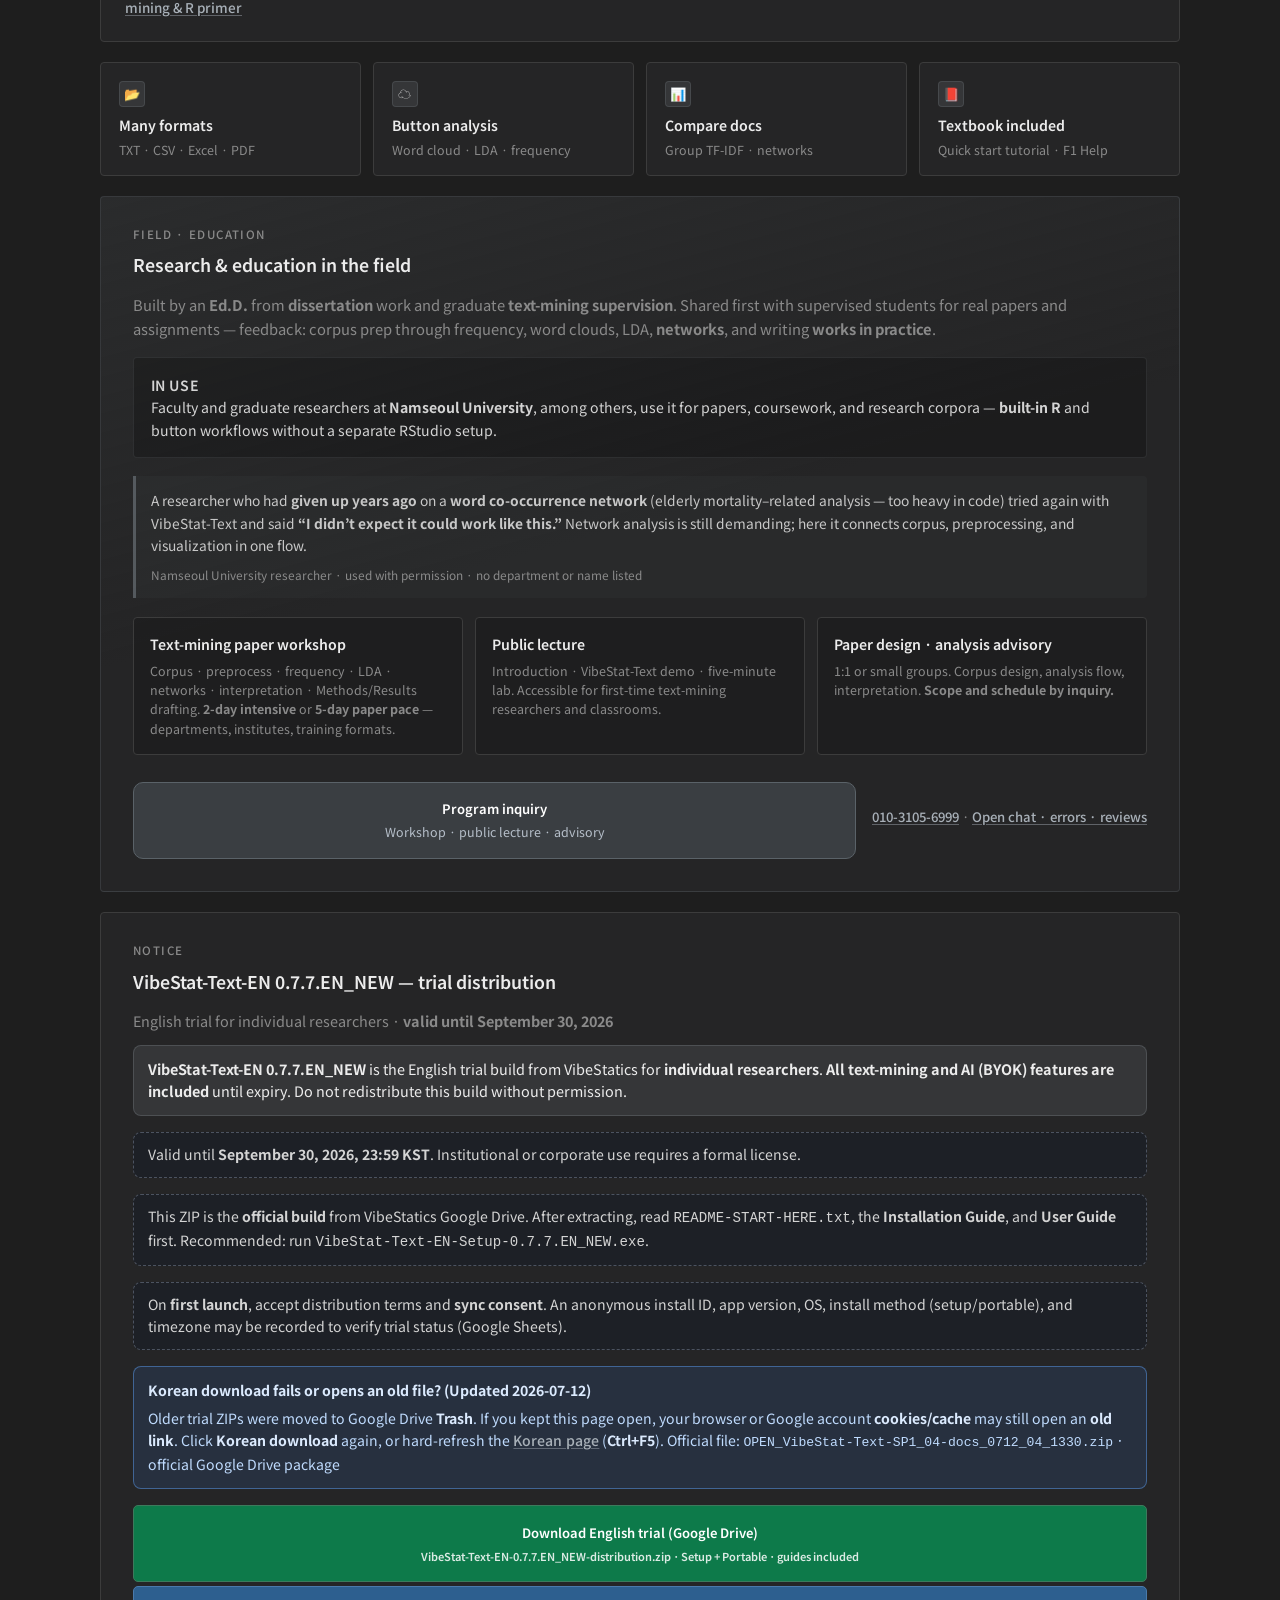
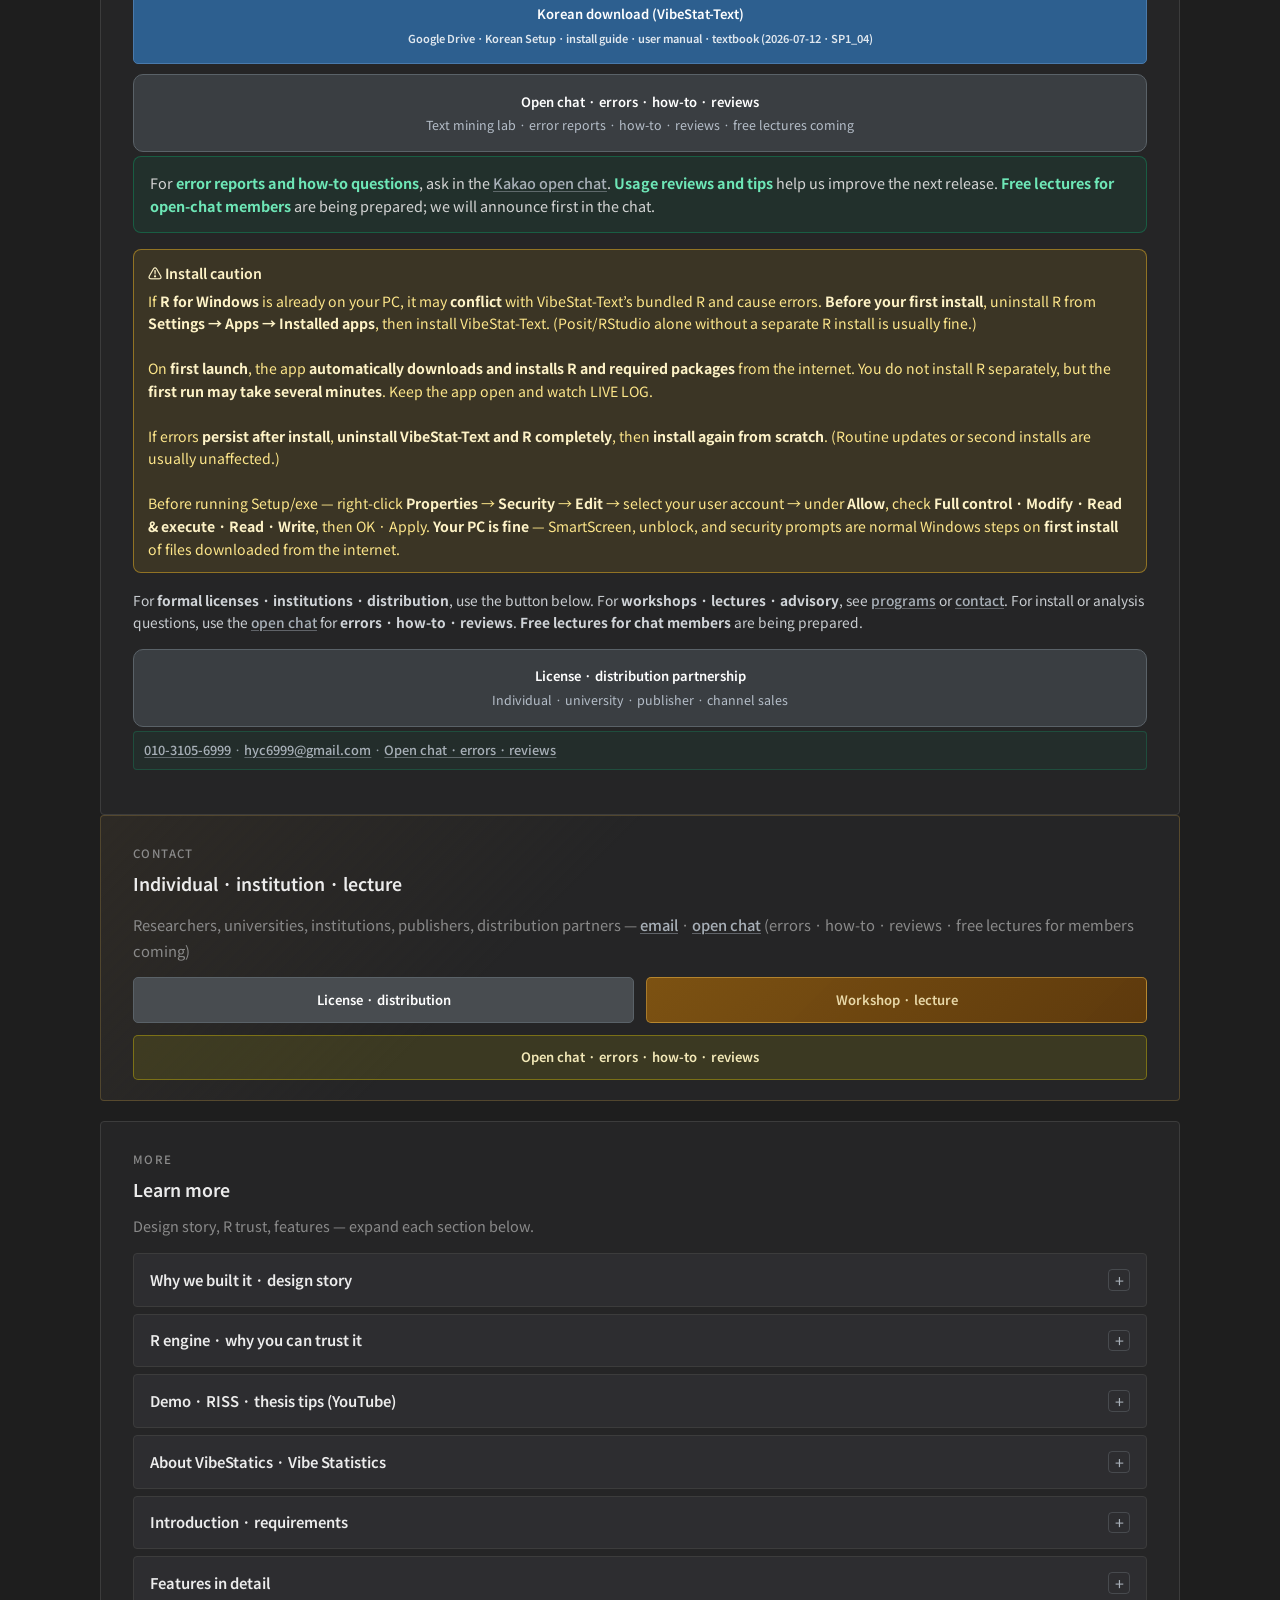
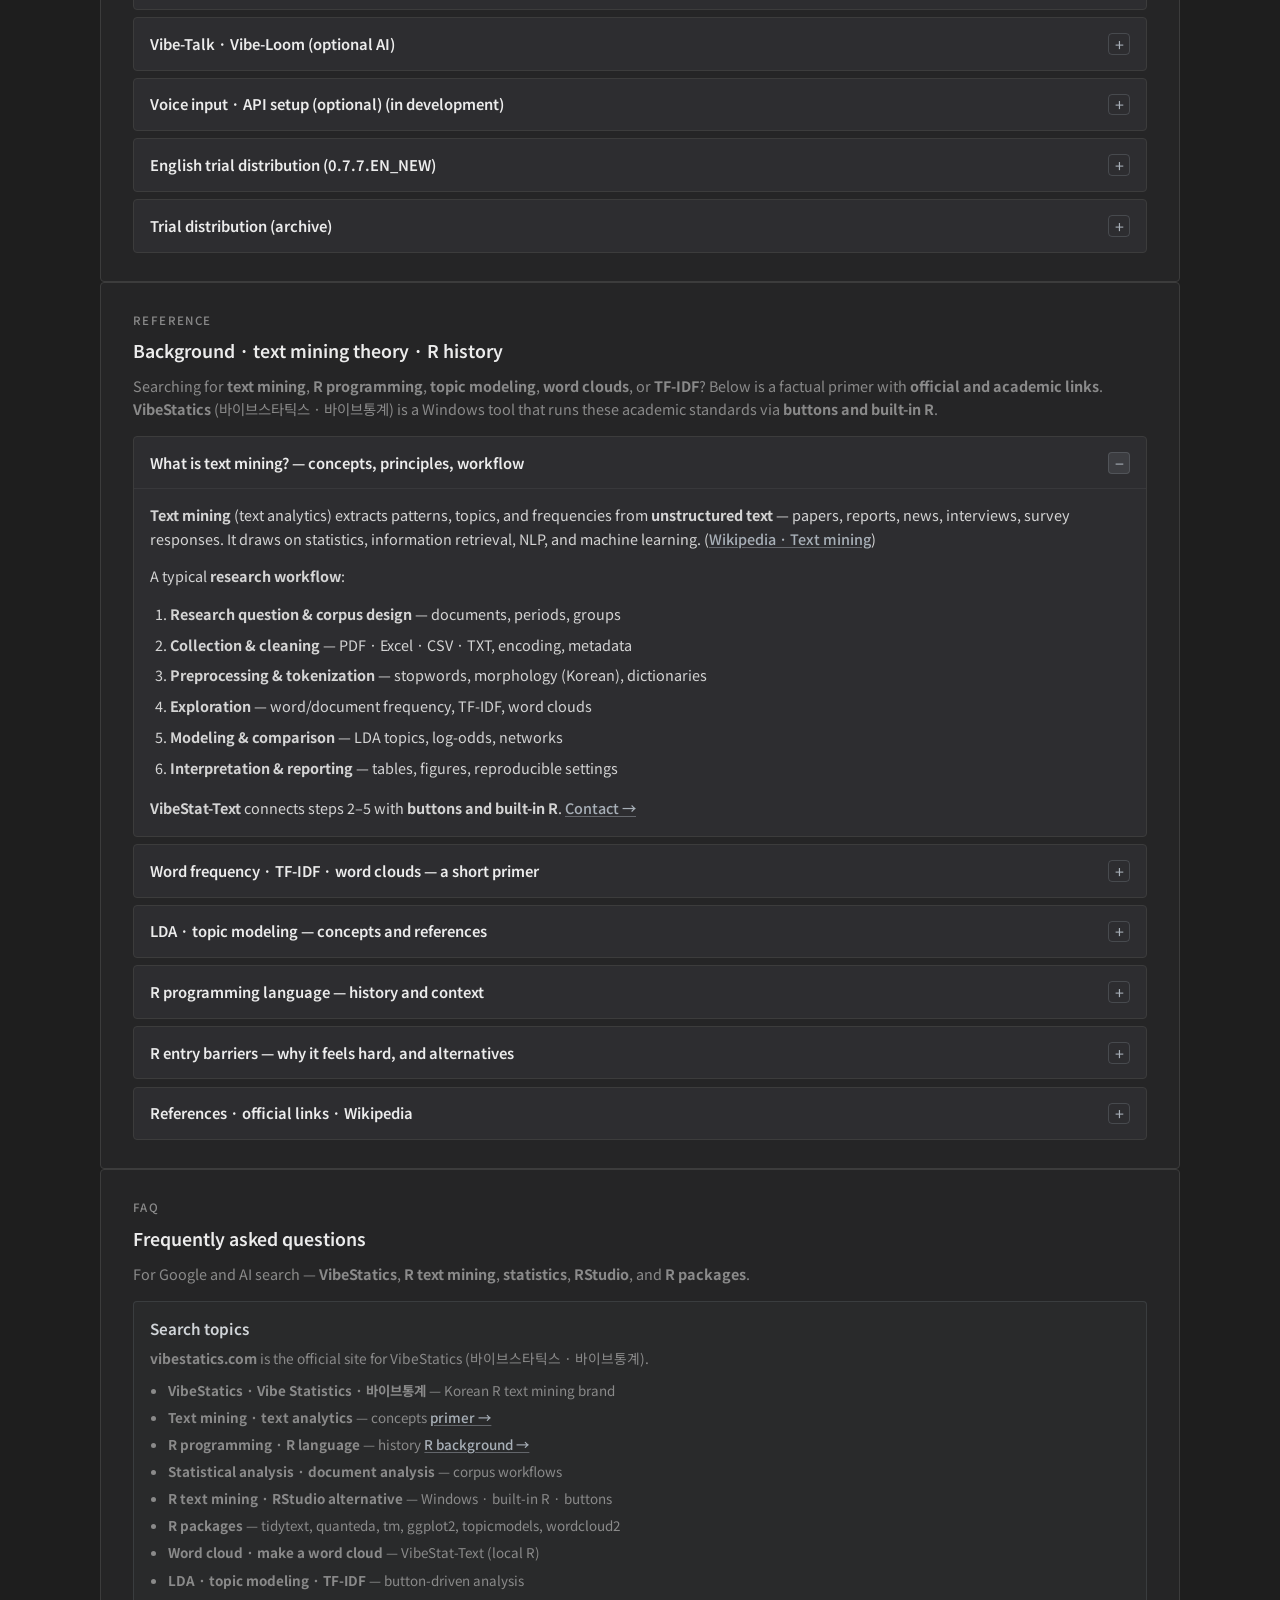
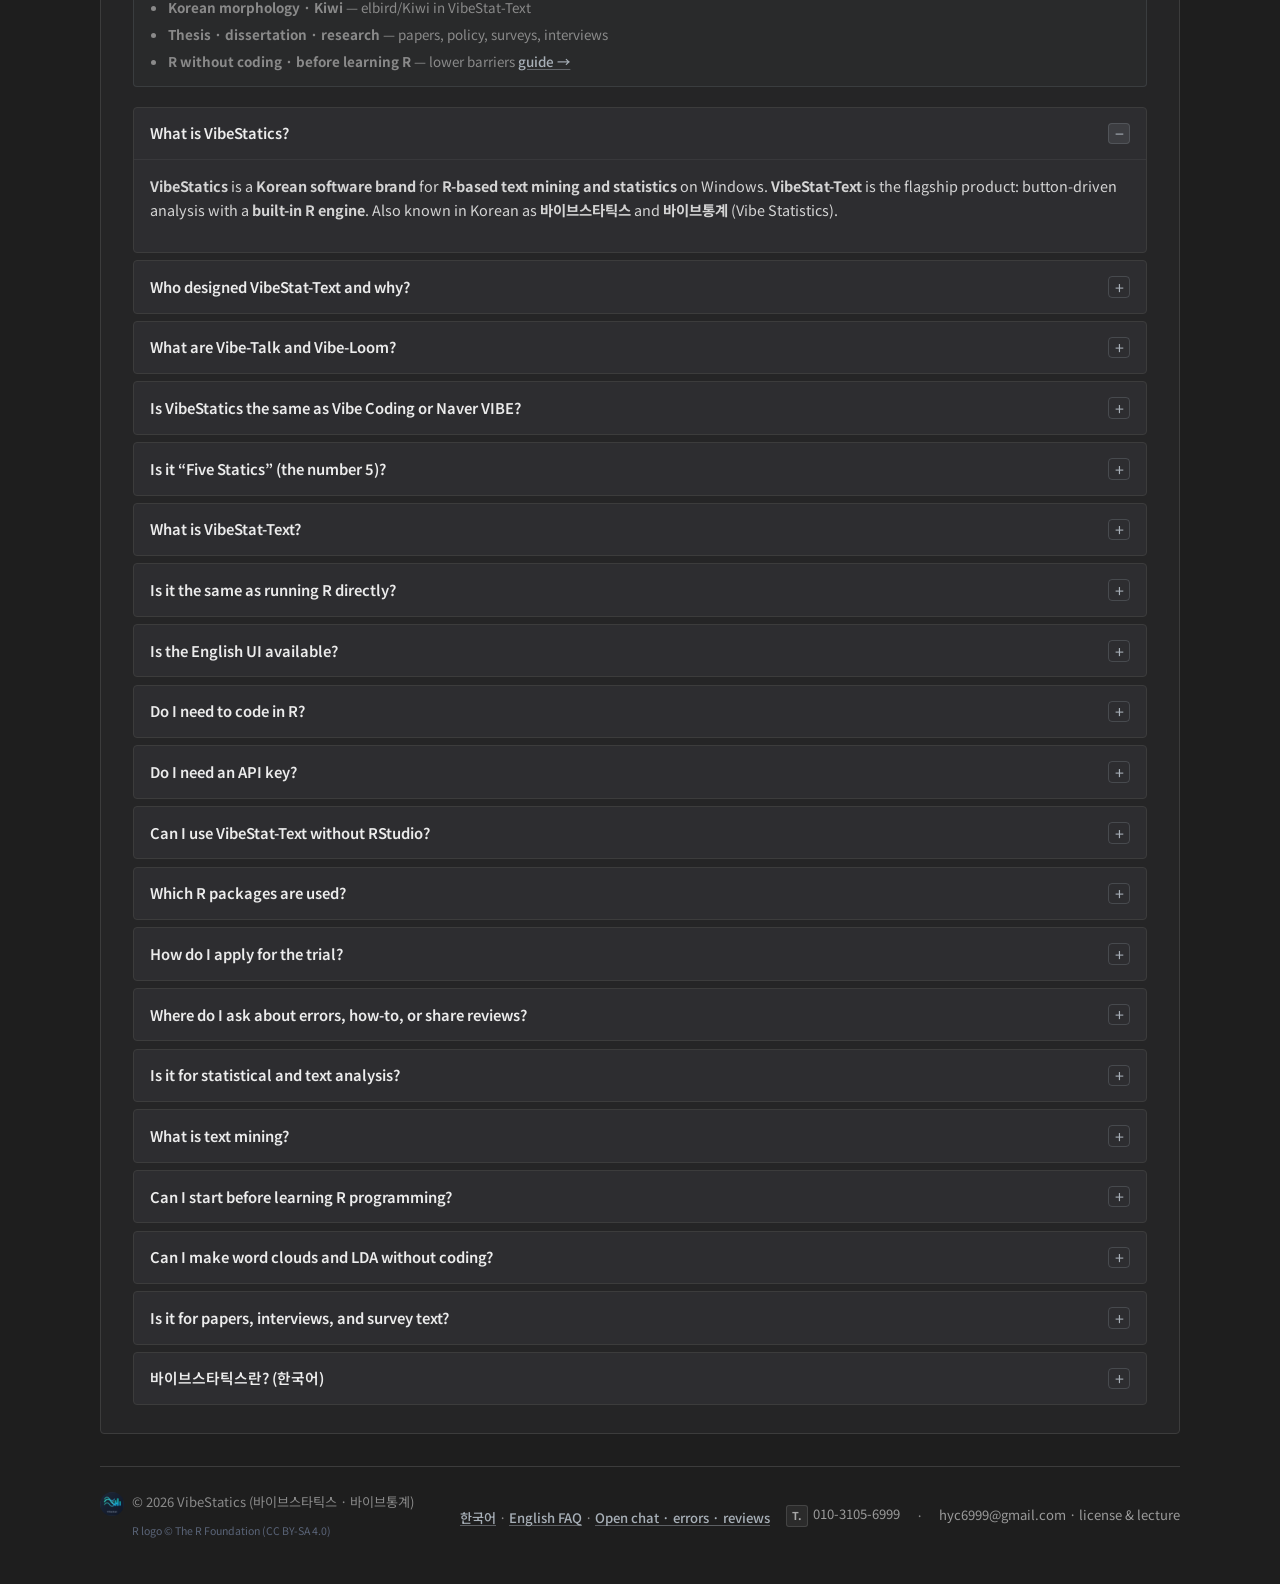
==== commit 21405cbc: "Update Korean download link to SP1_04 docs package (0712_04_1330). Co-authored-by: Cursor <cursorage" ====
--- a/en/index.html
+++ b/en/index.html
@@ -259,7 +259,7 @@
           >English download</a>
           <a
             class="hero-free-trial-btn hero-free-trial-btn-ko"
-            href="https://drive.google.com/file/d/1l007_YzNHa4cMn8kLQmxtdnb9fn2eCAo/view?usp=sharing"
+            href="https://drive.google.com/file/d/1a2LNxpv6SoK-ZguuLc6TWON7FC3C9L7X/view?usp=sharing"
             target="_blank"
             rel="noopener noreferrer"
             hreflang="ko"
@@ -628,14 +628,14 @@
         An anonymous install ID, app version, OS, install method (setup/portable), and timezone may be recorded to verify trial status (Google Sheets).
       </p>
       <p class="download-cache-notice" role="note">
-        <span class="download-cache-notice-title">Korean download fails or opens an old file? (Updated 2026-07-11)</span>
+        <span class="download-cache-notice-title">Korean download fails or opens an old file? (Updated 2026-07-12)</span>
         Older trial ZIPs were moved to Google Drive <strong>Trash</strong>.
         If you kept this page open, your browser or Google account <strong>cookies/cache</strong> may still open an
         <strong>old link</strong>.
         Click <strong>Korean download</strong> again, or hard-refresh the
         <a href="../#download" hreflang="ko" lang="ko">Korean page</a> (<strong>Ctrl+F5</strong>).
         Official file:
-        <code>0711VS_T_open_0705_2_pu.zip</code>
+        <code>OPEN_VibeStat-Text-SP1_04-docs_0712_04_1330.zip</code>
         · official Google Drive package
       </p>
       <a
@@ -649,12 +649,12 @@
       </a>
       <a
         class="btn btn-download-ko btn-full"
-        href="https://drive.google.com/file/d/1l007_YzNHa4cMn8kLQmxtdnb9fn2eCAo/view?usp=sharing"
+        href="https://drive.google.com/file/d/1a2LNxpv6SoK-ZguuLc6TWON7FC3C9L7X/view?usp=sharing"
         target="_blank"
         rel="noopener noreferrer"
       >
         <span class="btn-label">Korean download (VibeStat-Text)</span>
-        <span class="btn-meta">Google Drive · Korean Setup · install guide · user manual · textbook (2026-07-11 · 0711VS_T_open_0705_2_pu)</span>
+        <span class="btn-meta">Google Drive · Korean Setup · install guide · user manual · textbook (2026-07-12 · SP1_04)</span>
       </a>
       <a
         class="btn btn-secondary-outline btn-full"
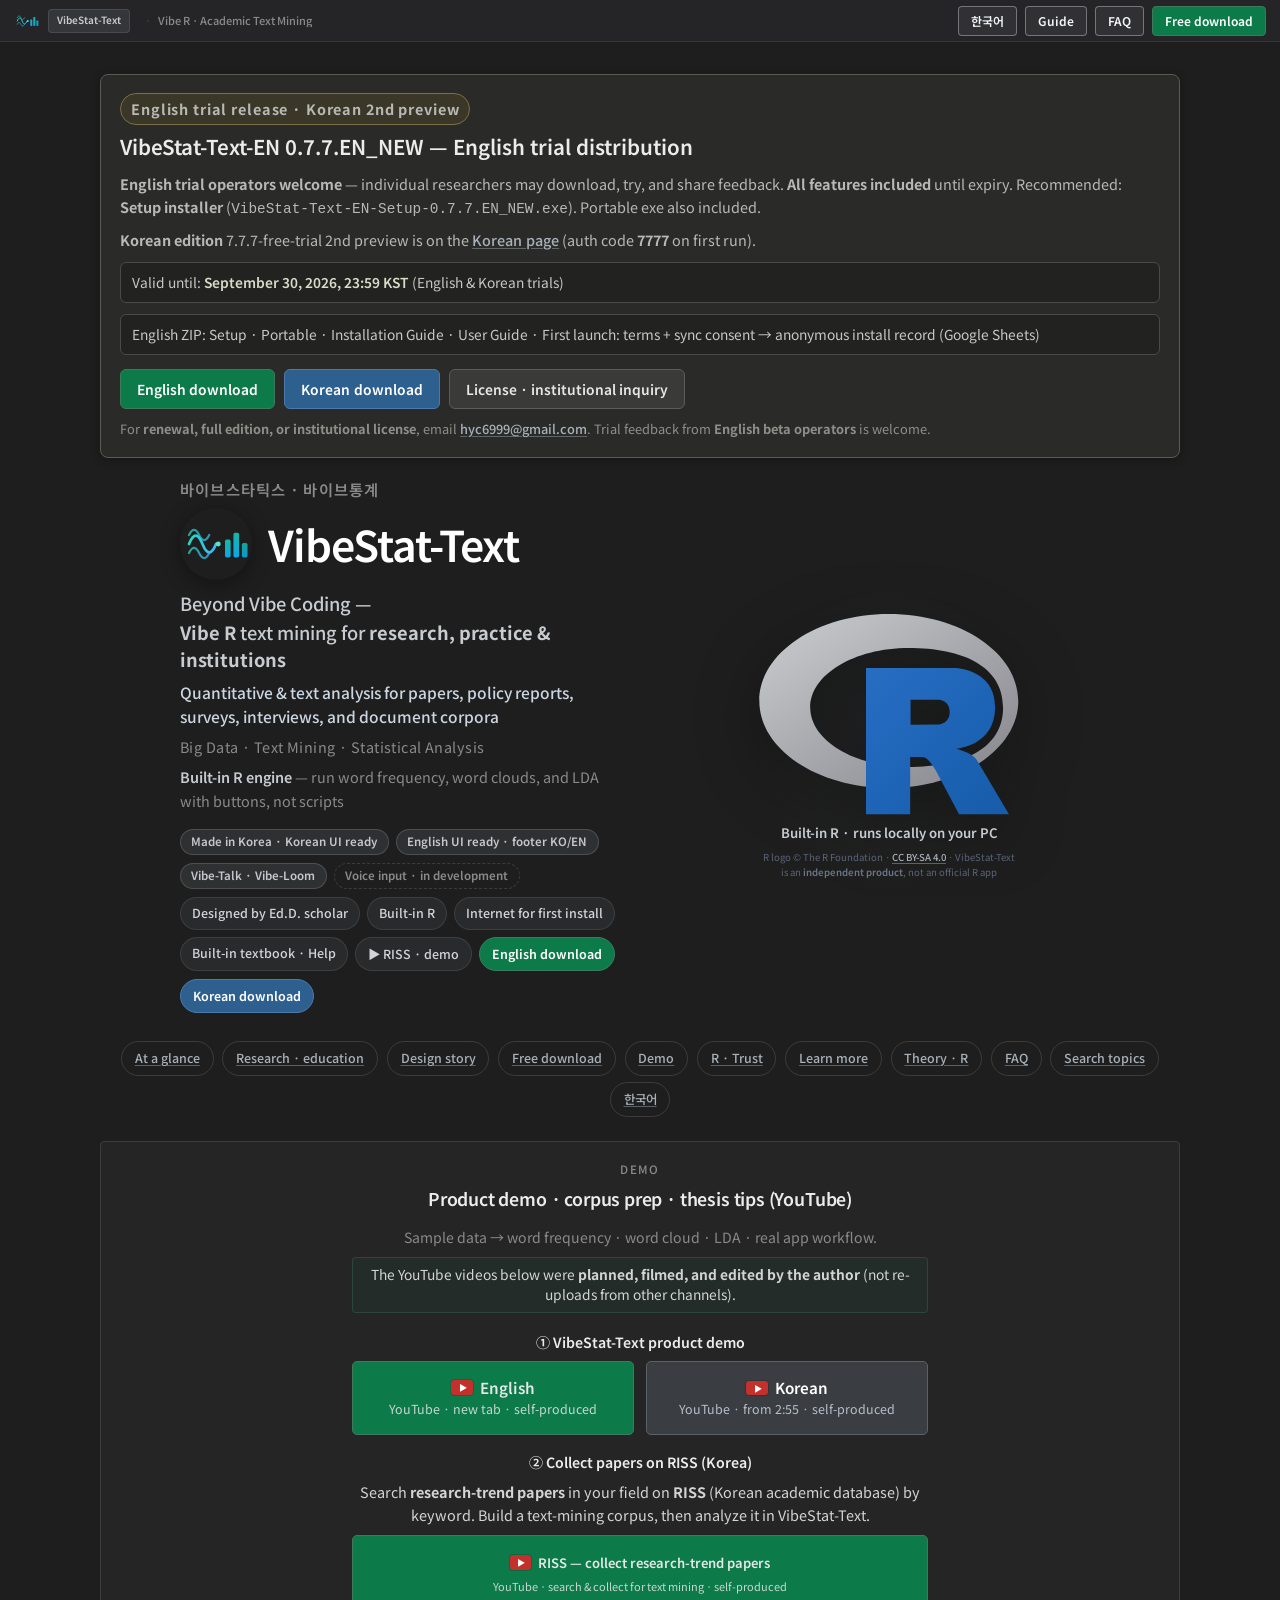
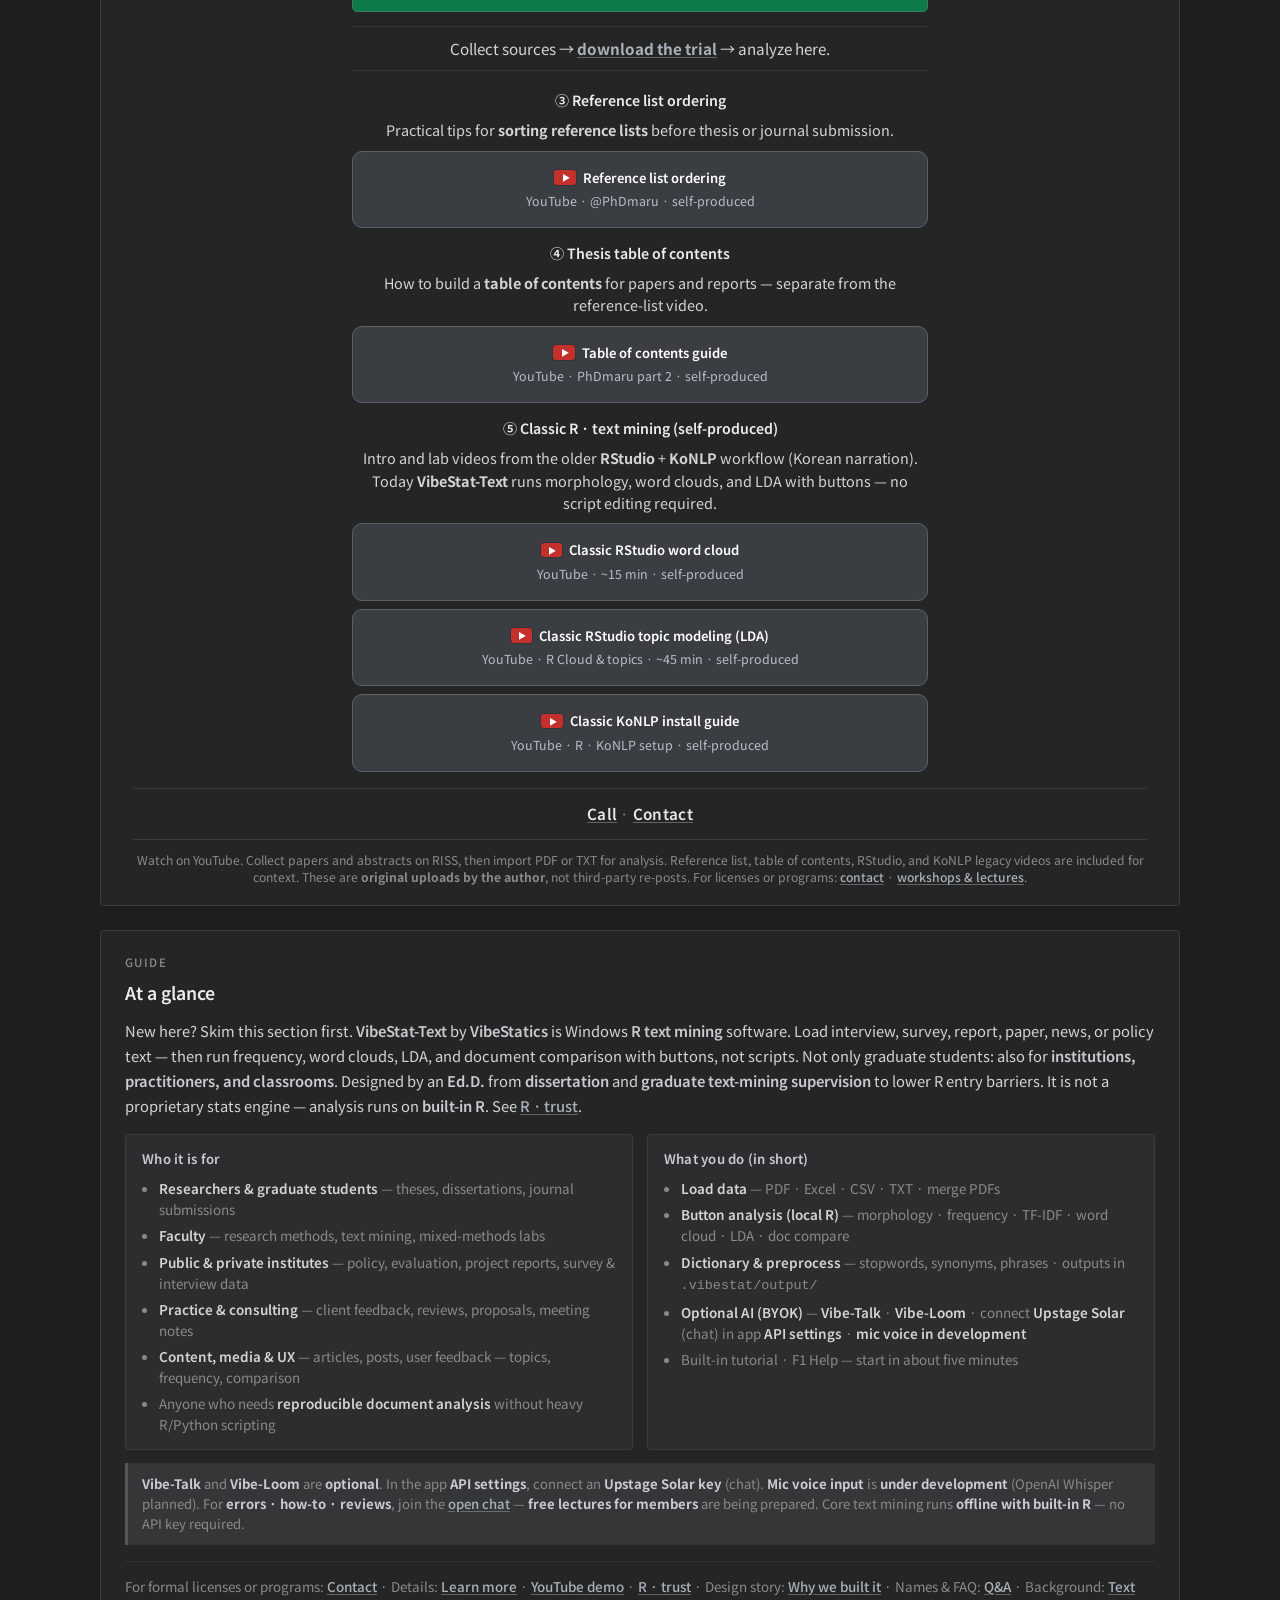
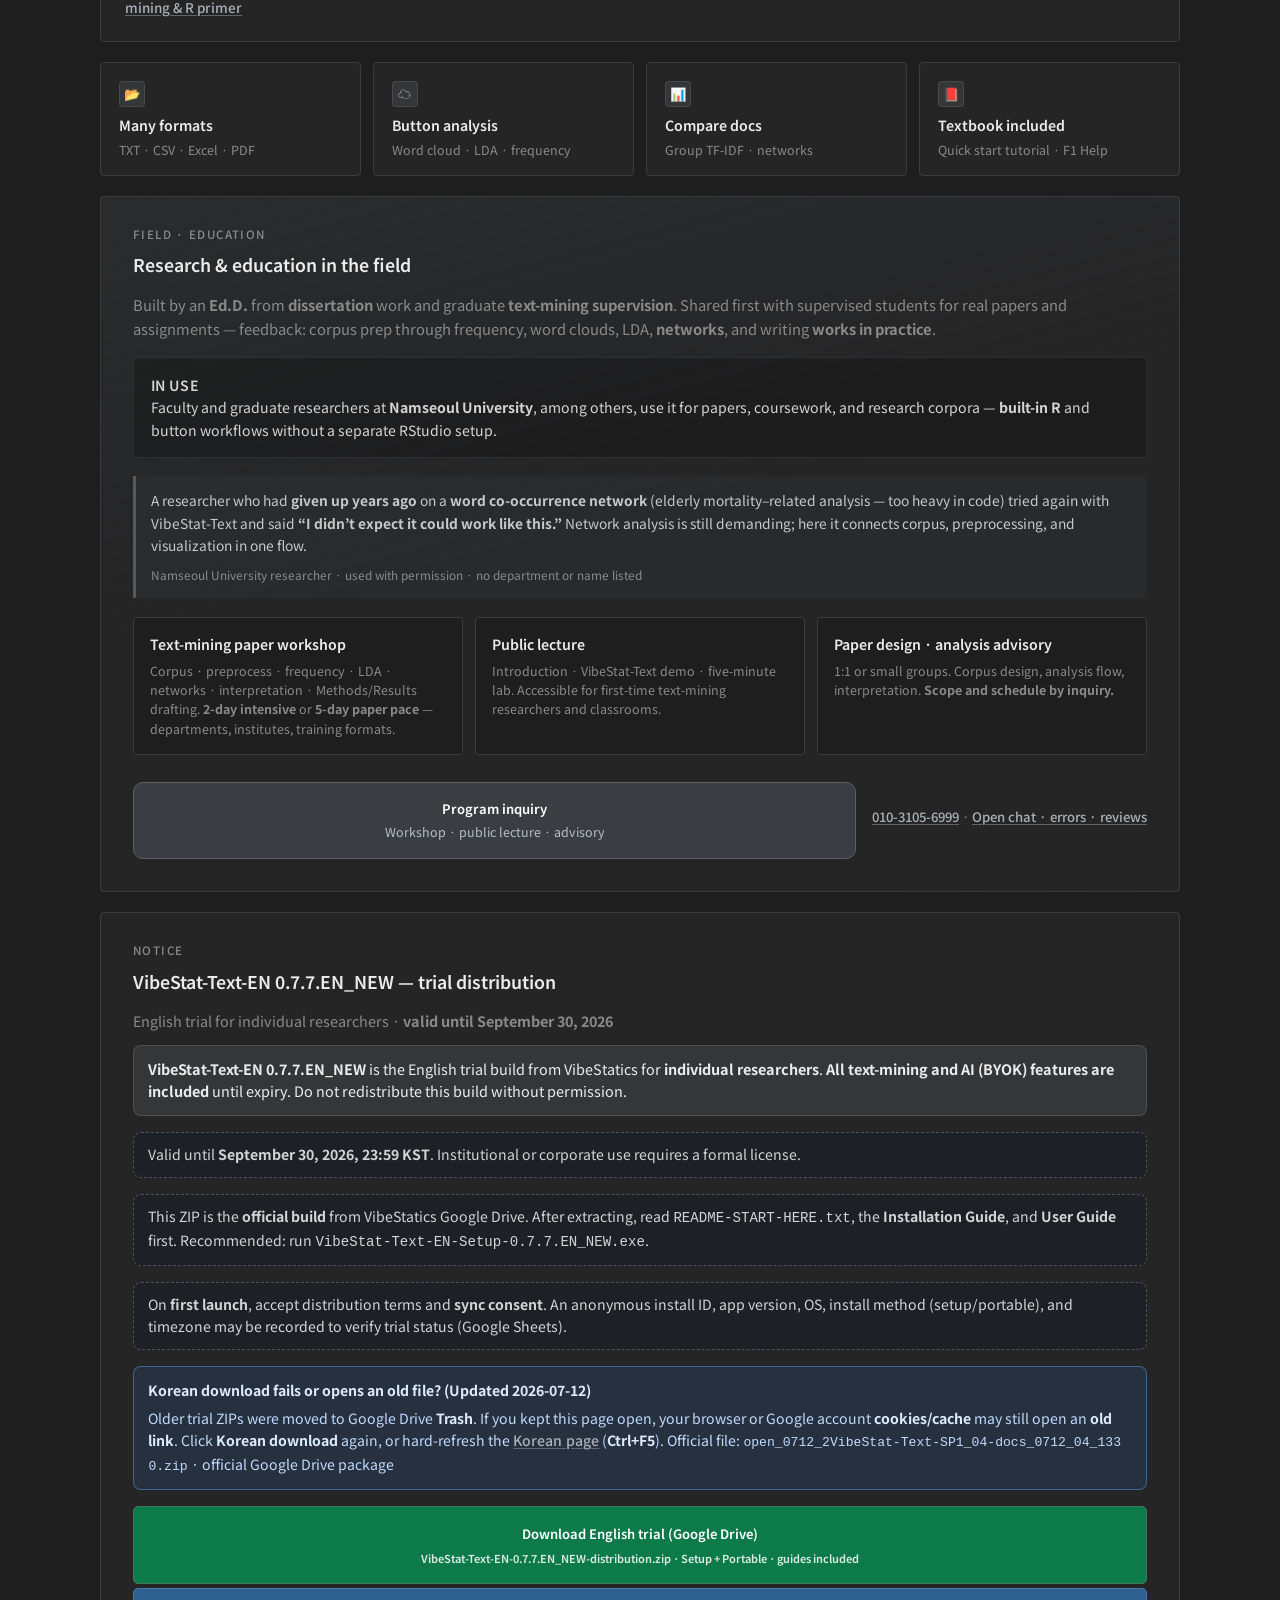
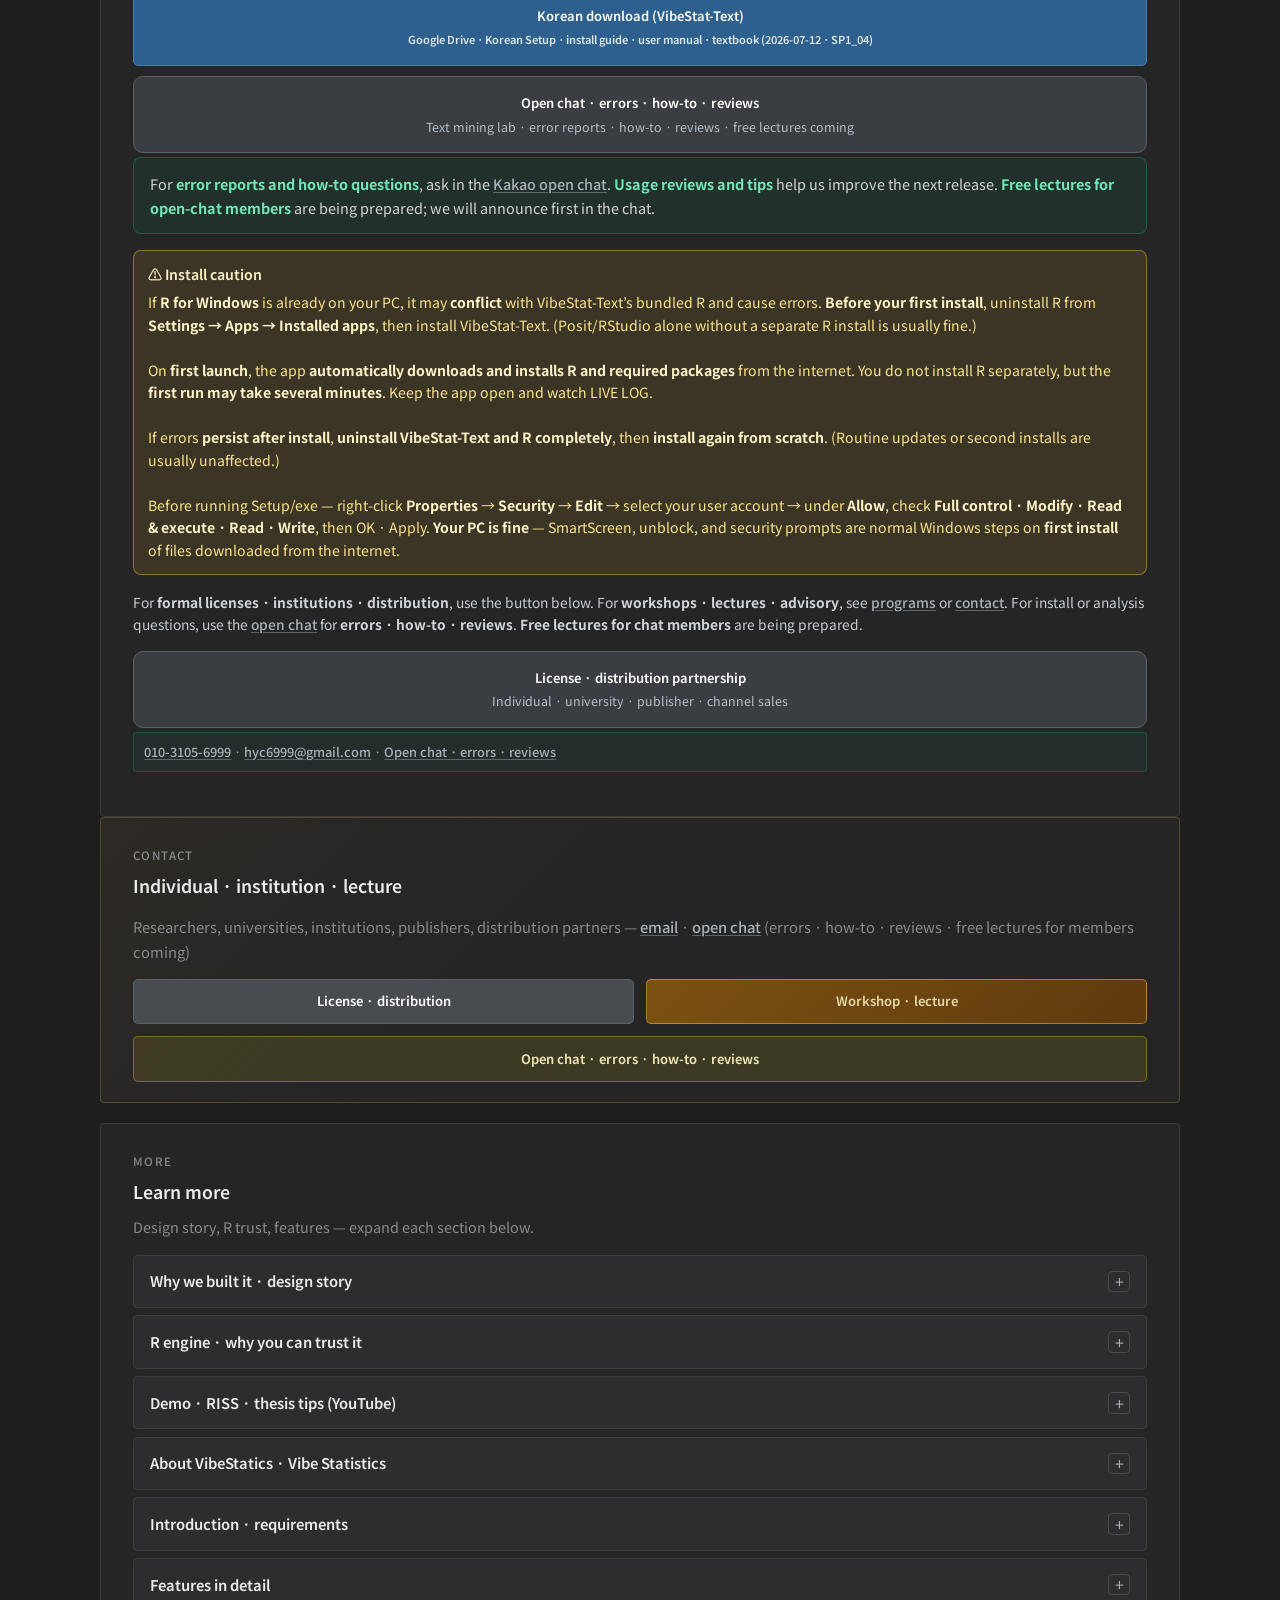
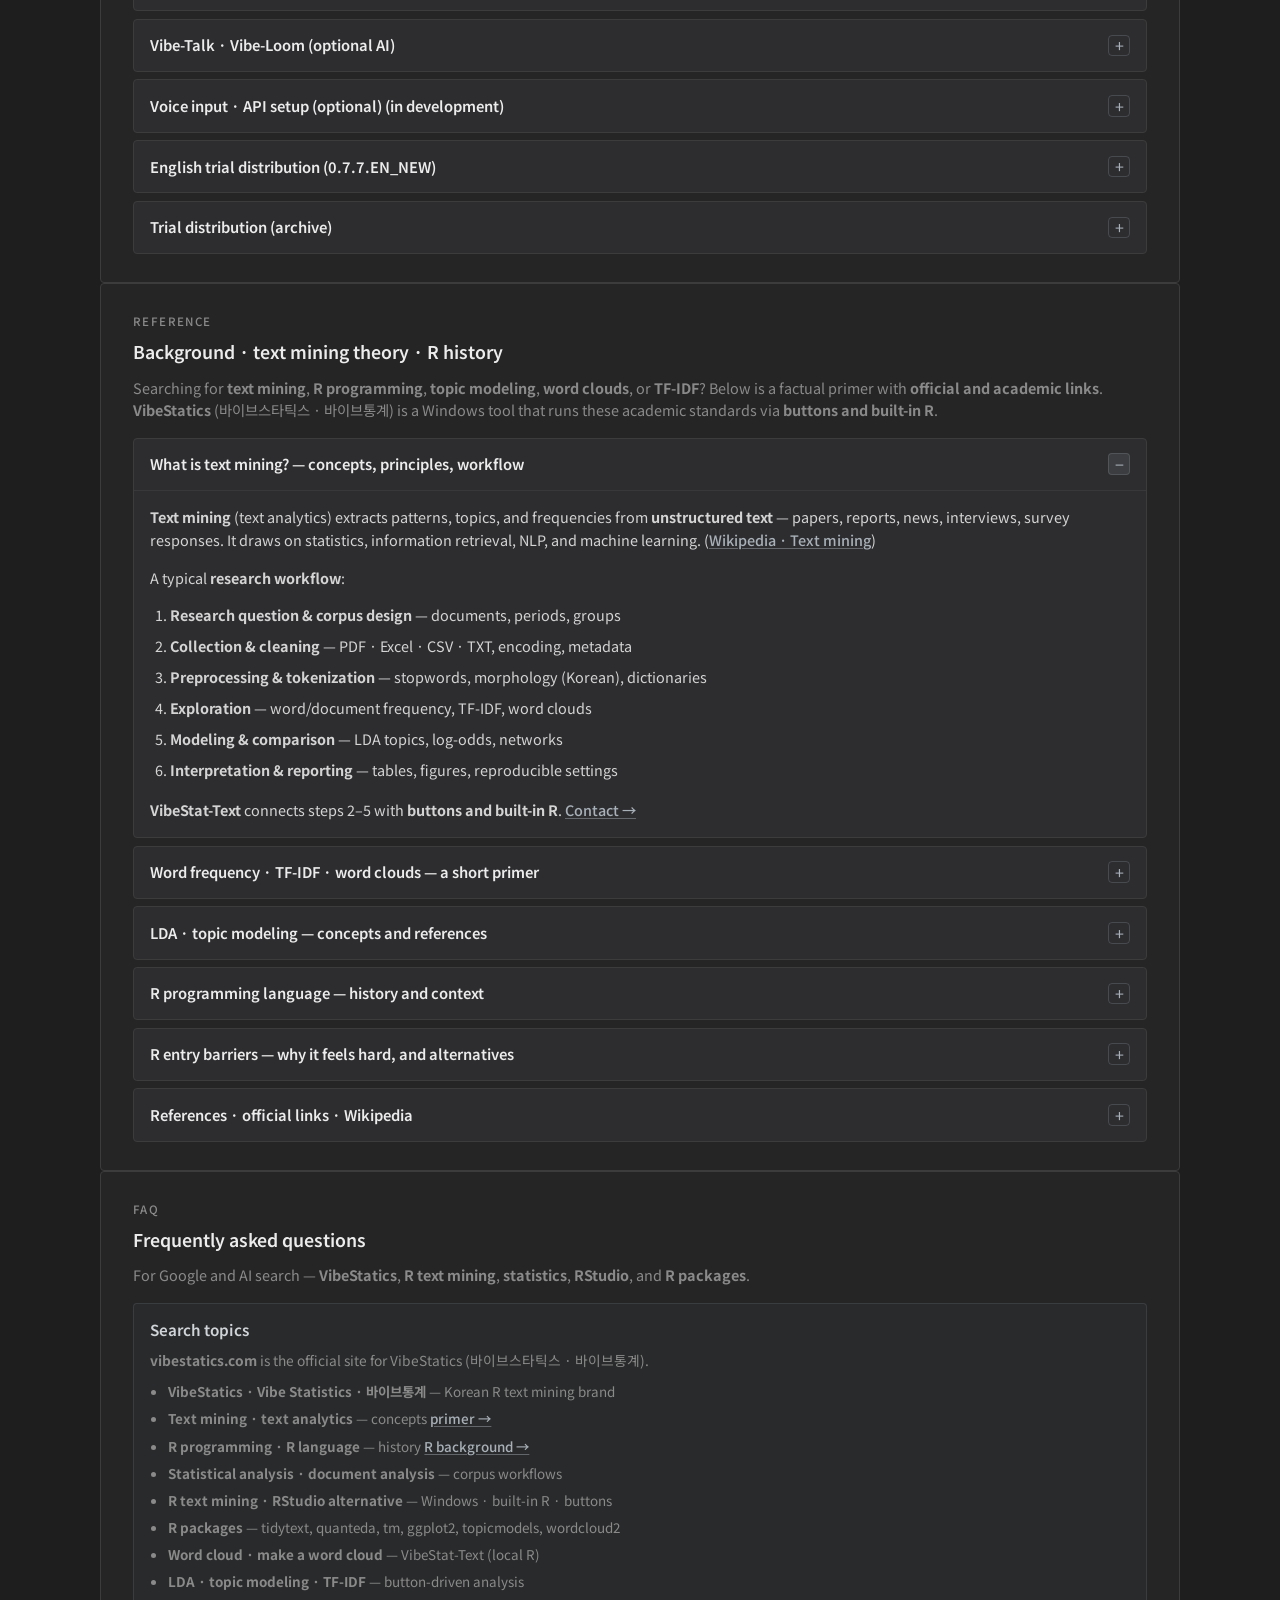
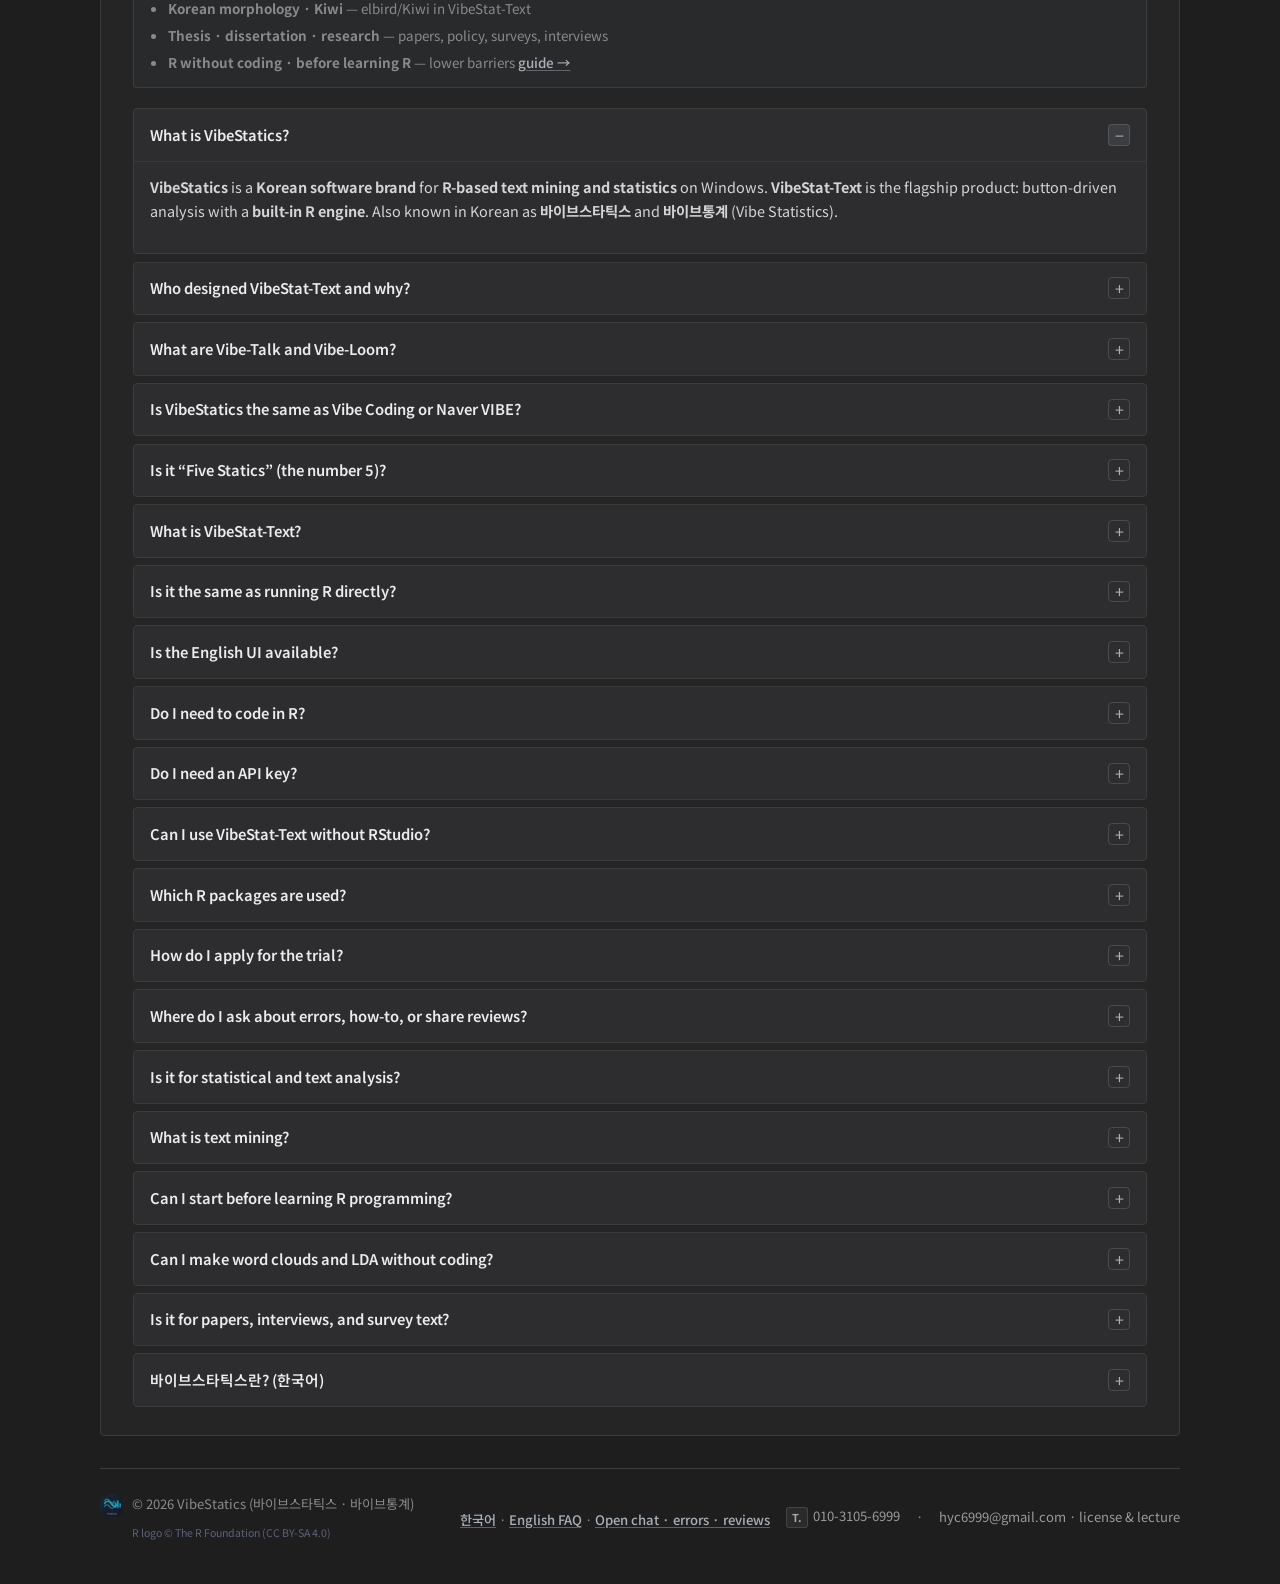
==== commit d65692f3: "Update Korean download link to open_0712_2 SP1_04 docs zip. Co-authored-by: Cursor <cursoragent@curs" ====
--- a/en/index.html
+++ b/en/index.html
@@ -259,7 +259,7 @@
           >English download</a>
           <a
             class="hero-free-trial-btn hero-free-trial-btn-ko"
-            href="https://drive.google.com/file/d/1a2LNxpv6SoK-ZguuLc6TWON7FC3C9L7X/view?usp=sharing"
+            href="https://drive.google.com/file/d/1Zv8jLVtXfd9vzHyI7Bcju9C38nTX1oeF/view?usp=sharing"
             target="_blank"
             rel="noopener noreferrer"
             hreflang="ko"
@@ -635,7 +635,7 @@
         Click <strong>Korean download</strong> again, or hard-refresh the
         <a href="../#download" hreflang="ko" lang="ko">Korean page</a> (<strong>Ctrl+F5</strong>).
         Official file:
-        <code>OPEN_VibeStat-Text-SP1_04-docs_0712_04_1330.zip</code>
+        <code>open_0712_2VibeStat-Text-SP1_04-docs_0712_04_1330.zip</code>
         · official Google Drive package
       </p>
       <a
@@ -649,7 +649,7 @@
       </a>
       <a
         class="btn btn-download-ko btn-full"
-        href="https://drive.google.com/file/d/1a2LNxpv6SoK-ZguuLc6TWON7FC3C9L7X/view?usp=sharing"
+        href="https://drive.google.com/file/d/1Zv8jLVtXfd9vzHyI7Bcju9C38nTX1oeF/view?usp=sharing"
         target="_blank"
         rel="noopener noreferrer"
       >
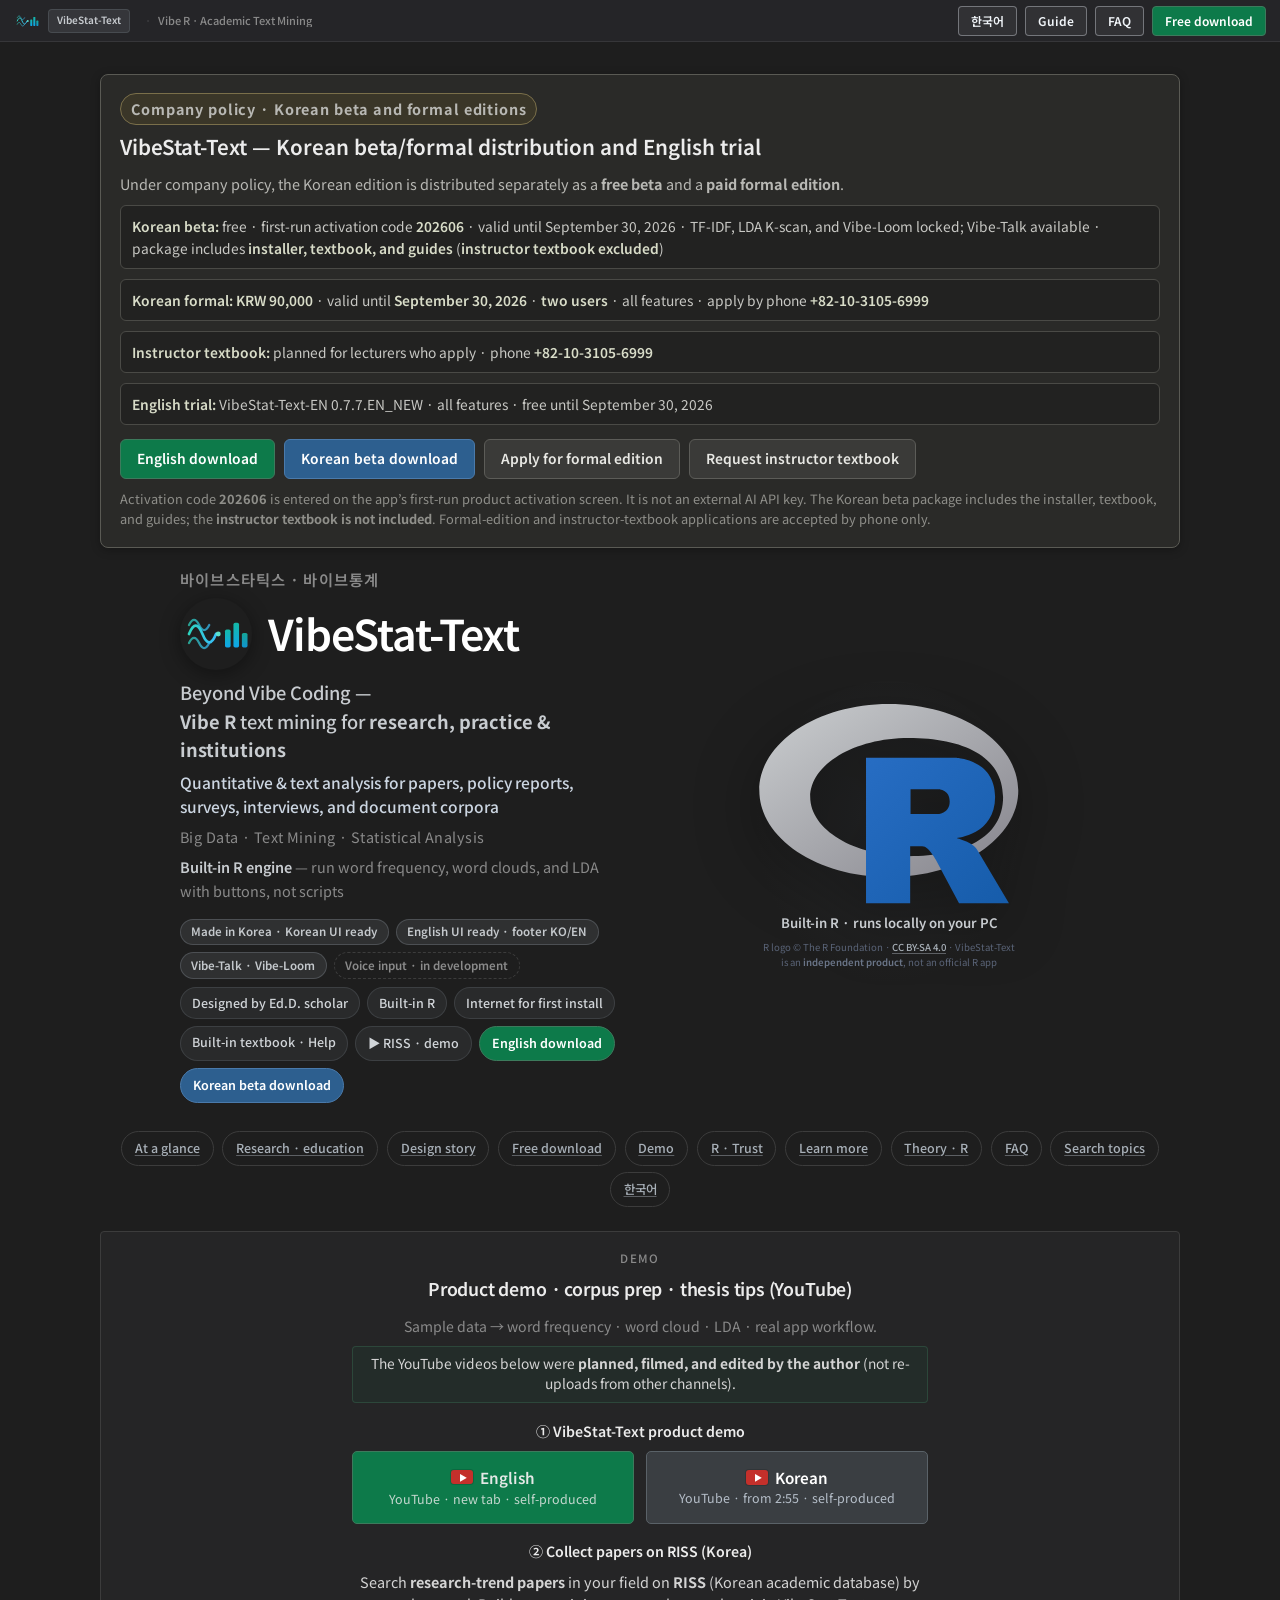
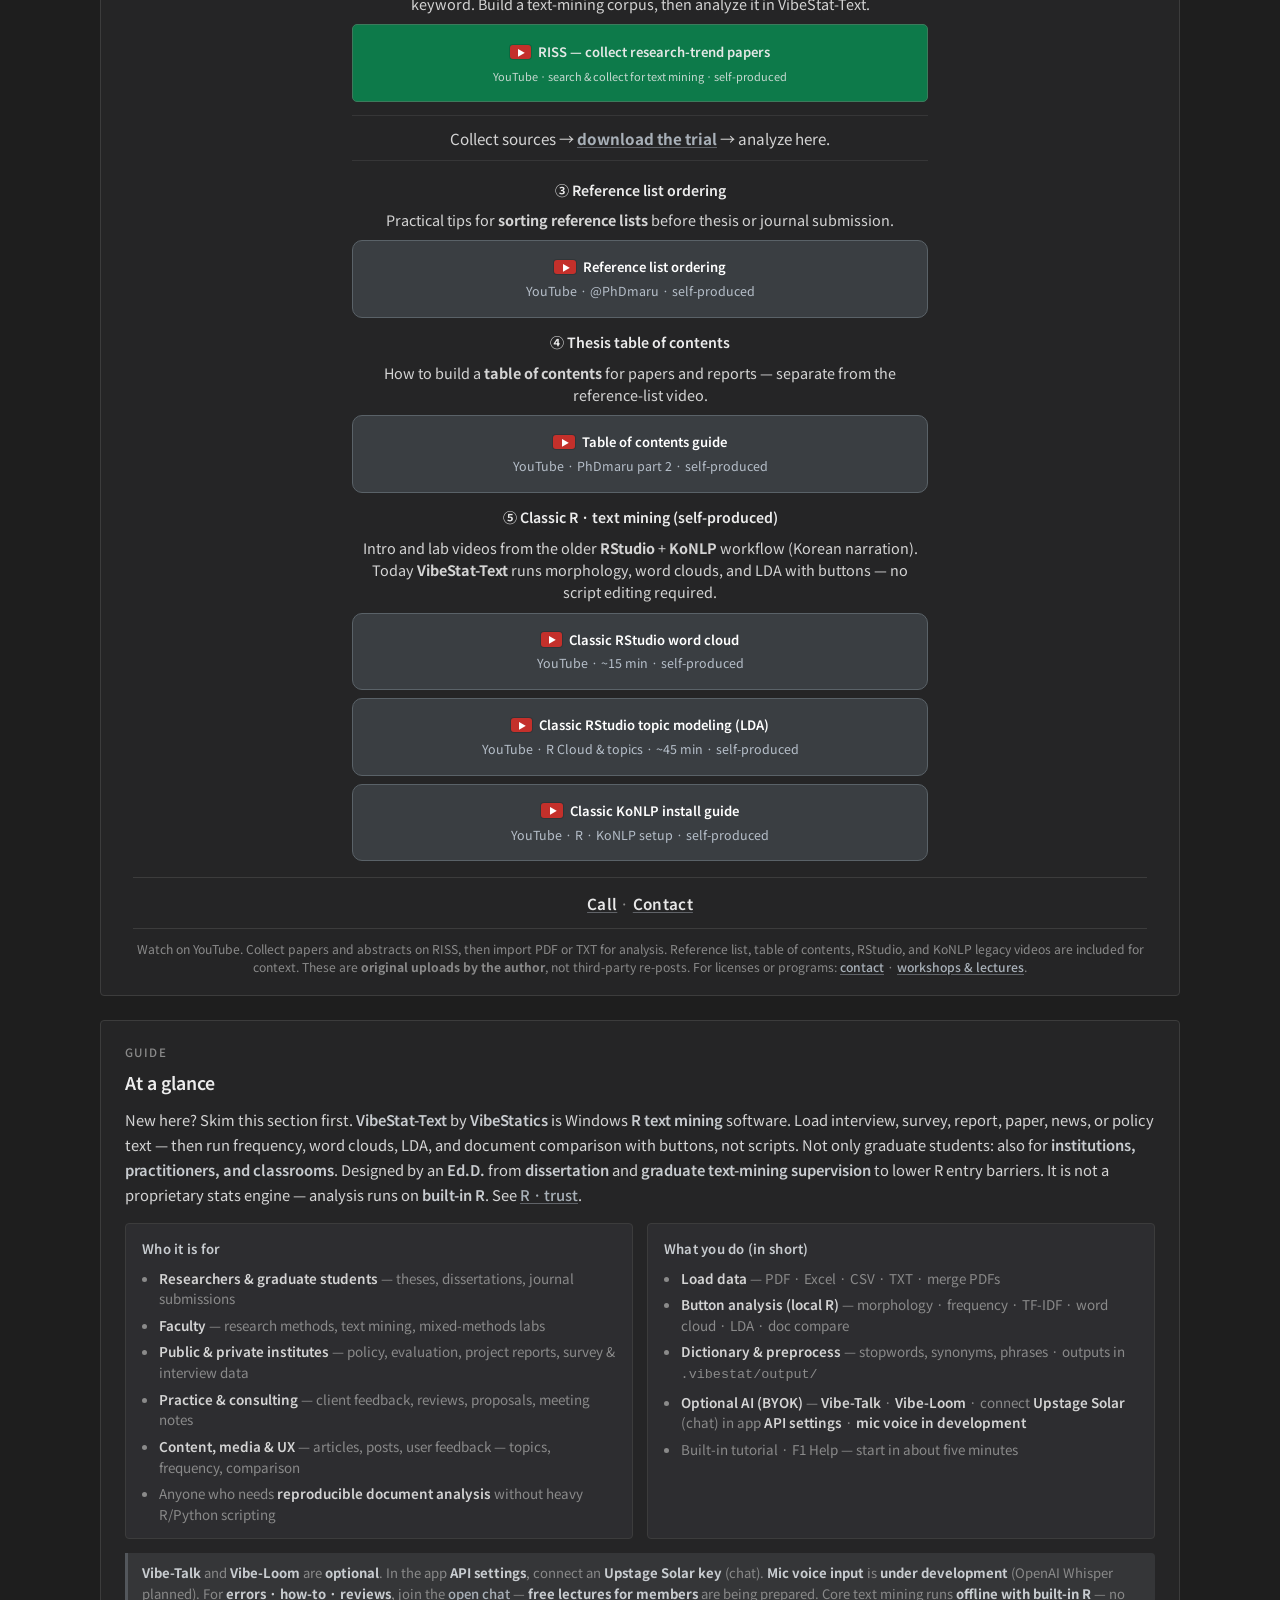
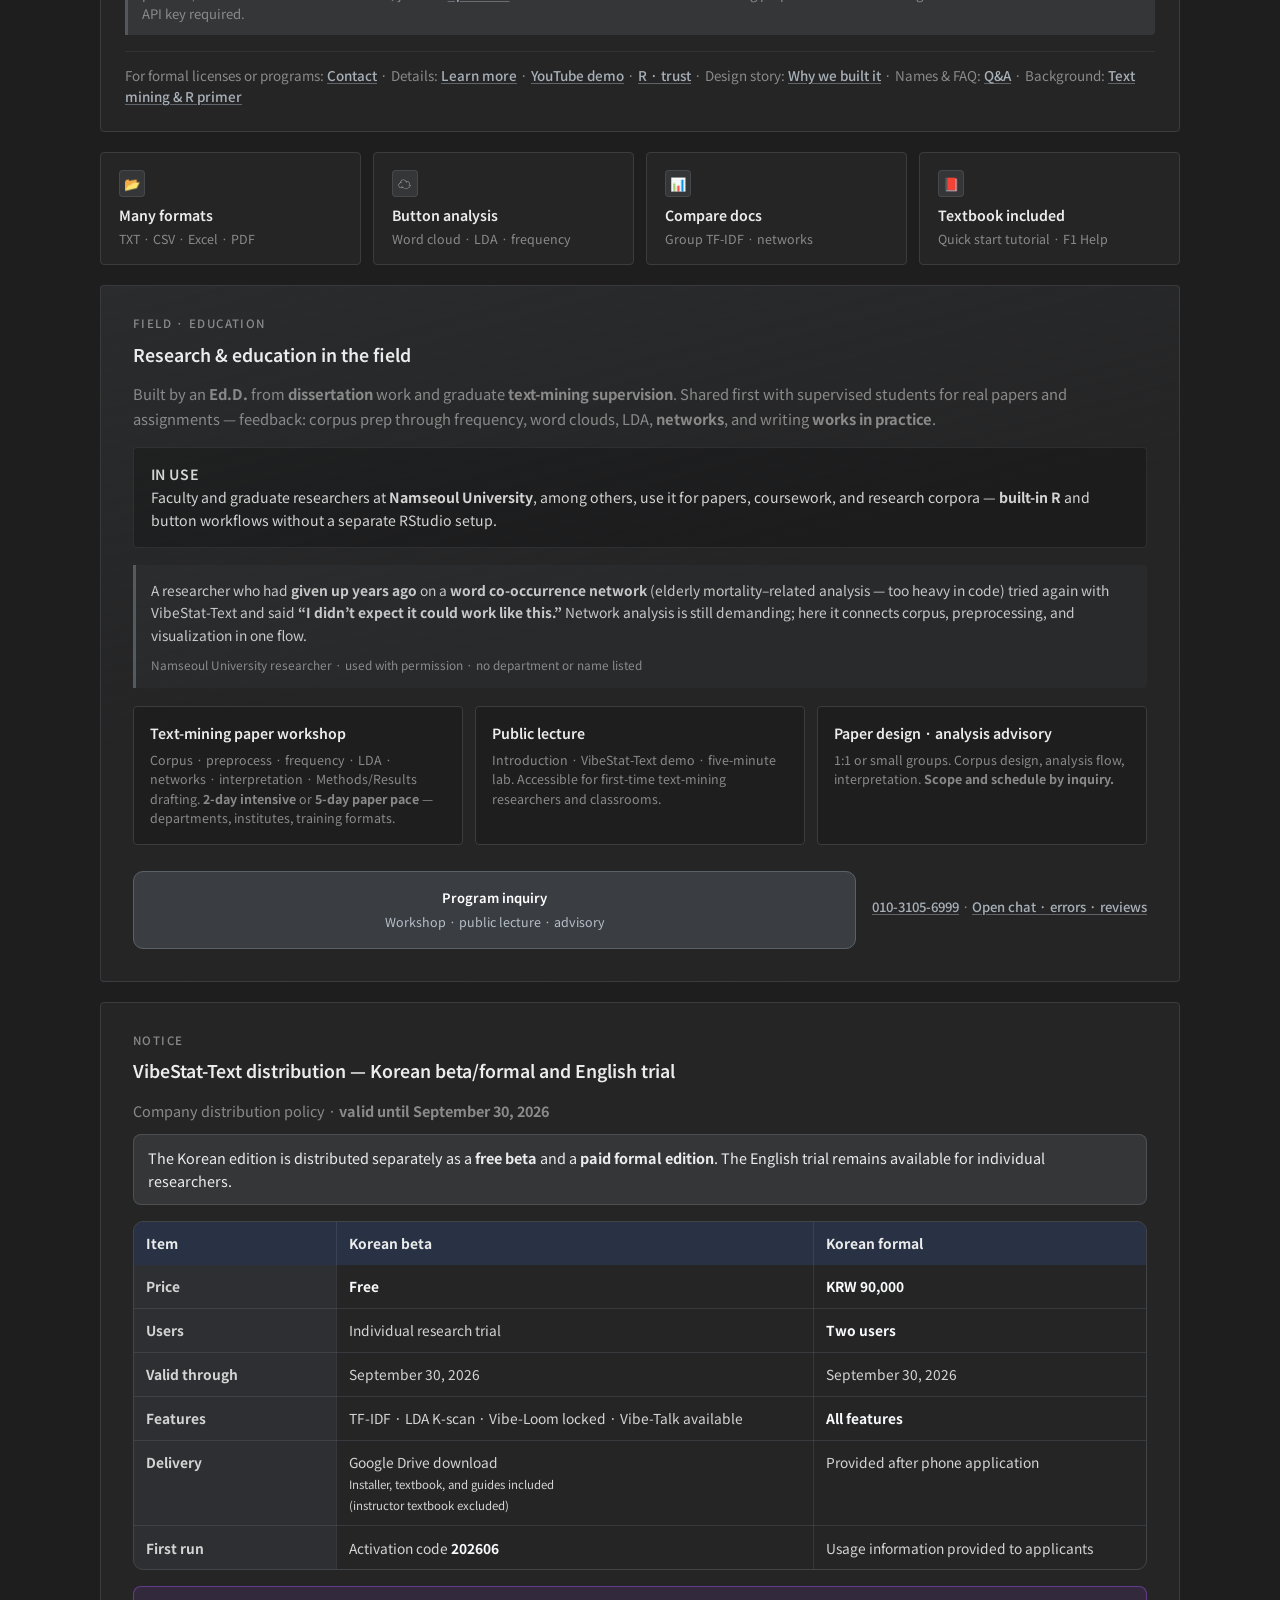
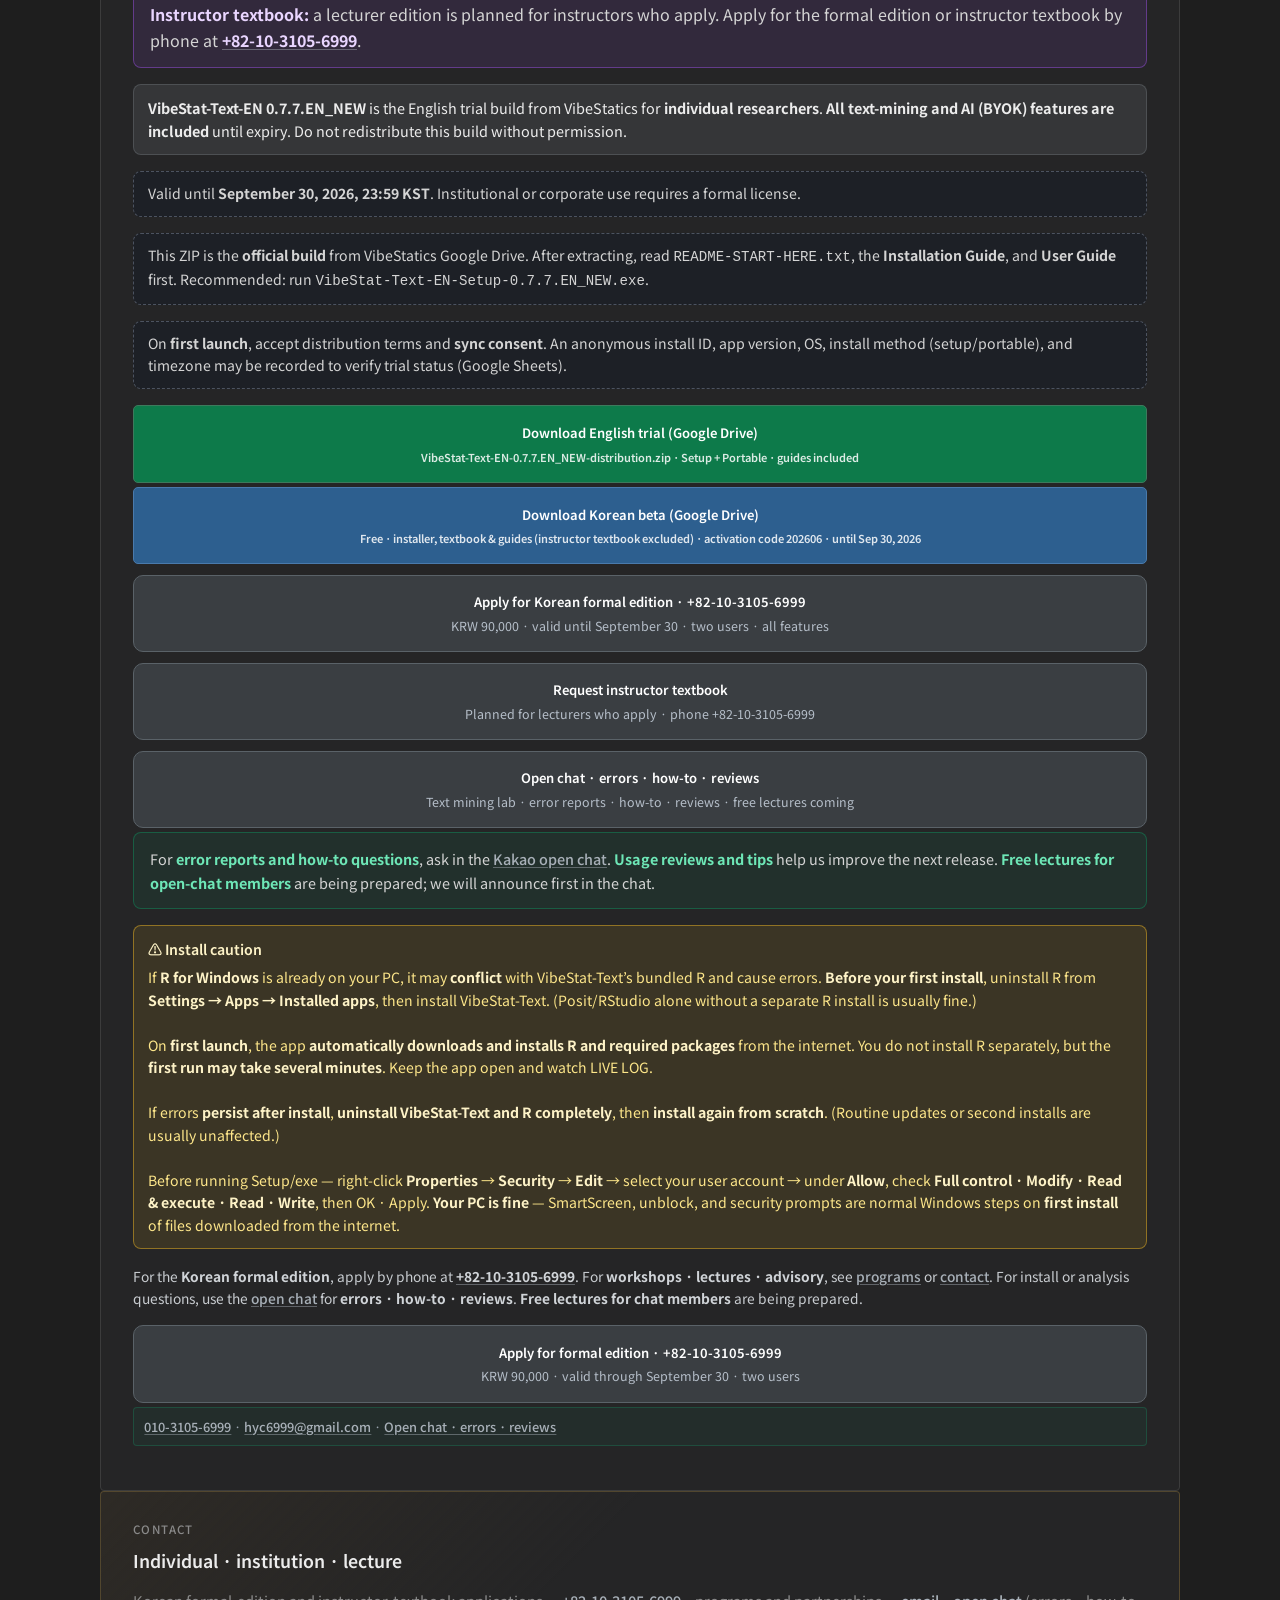
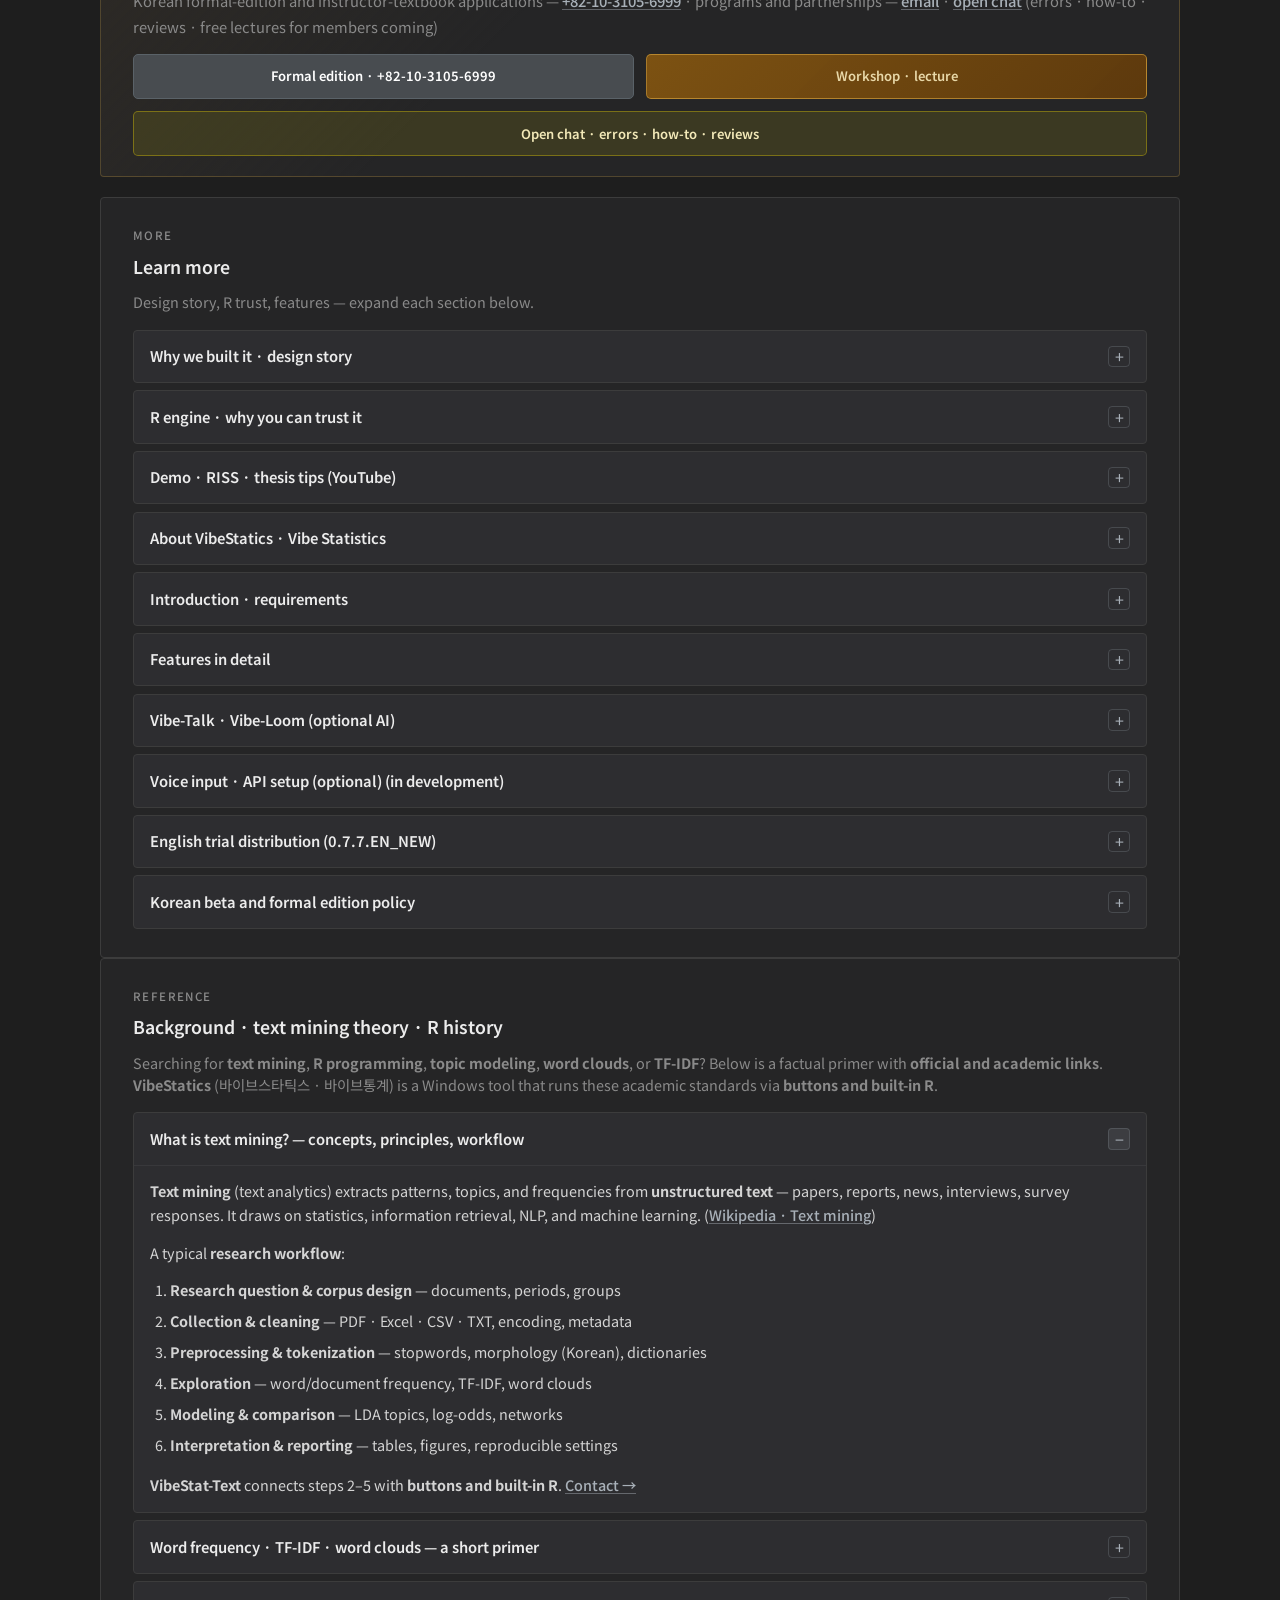
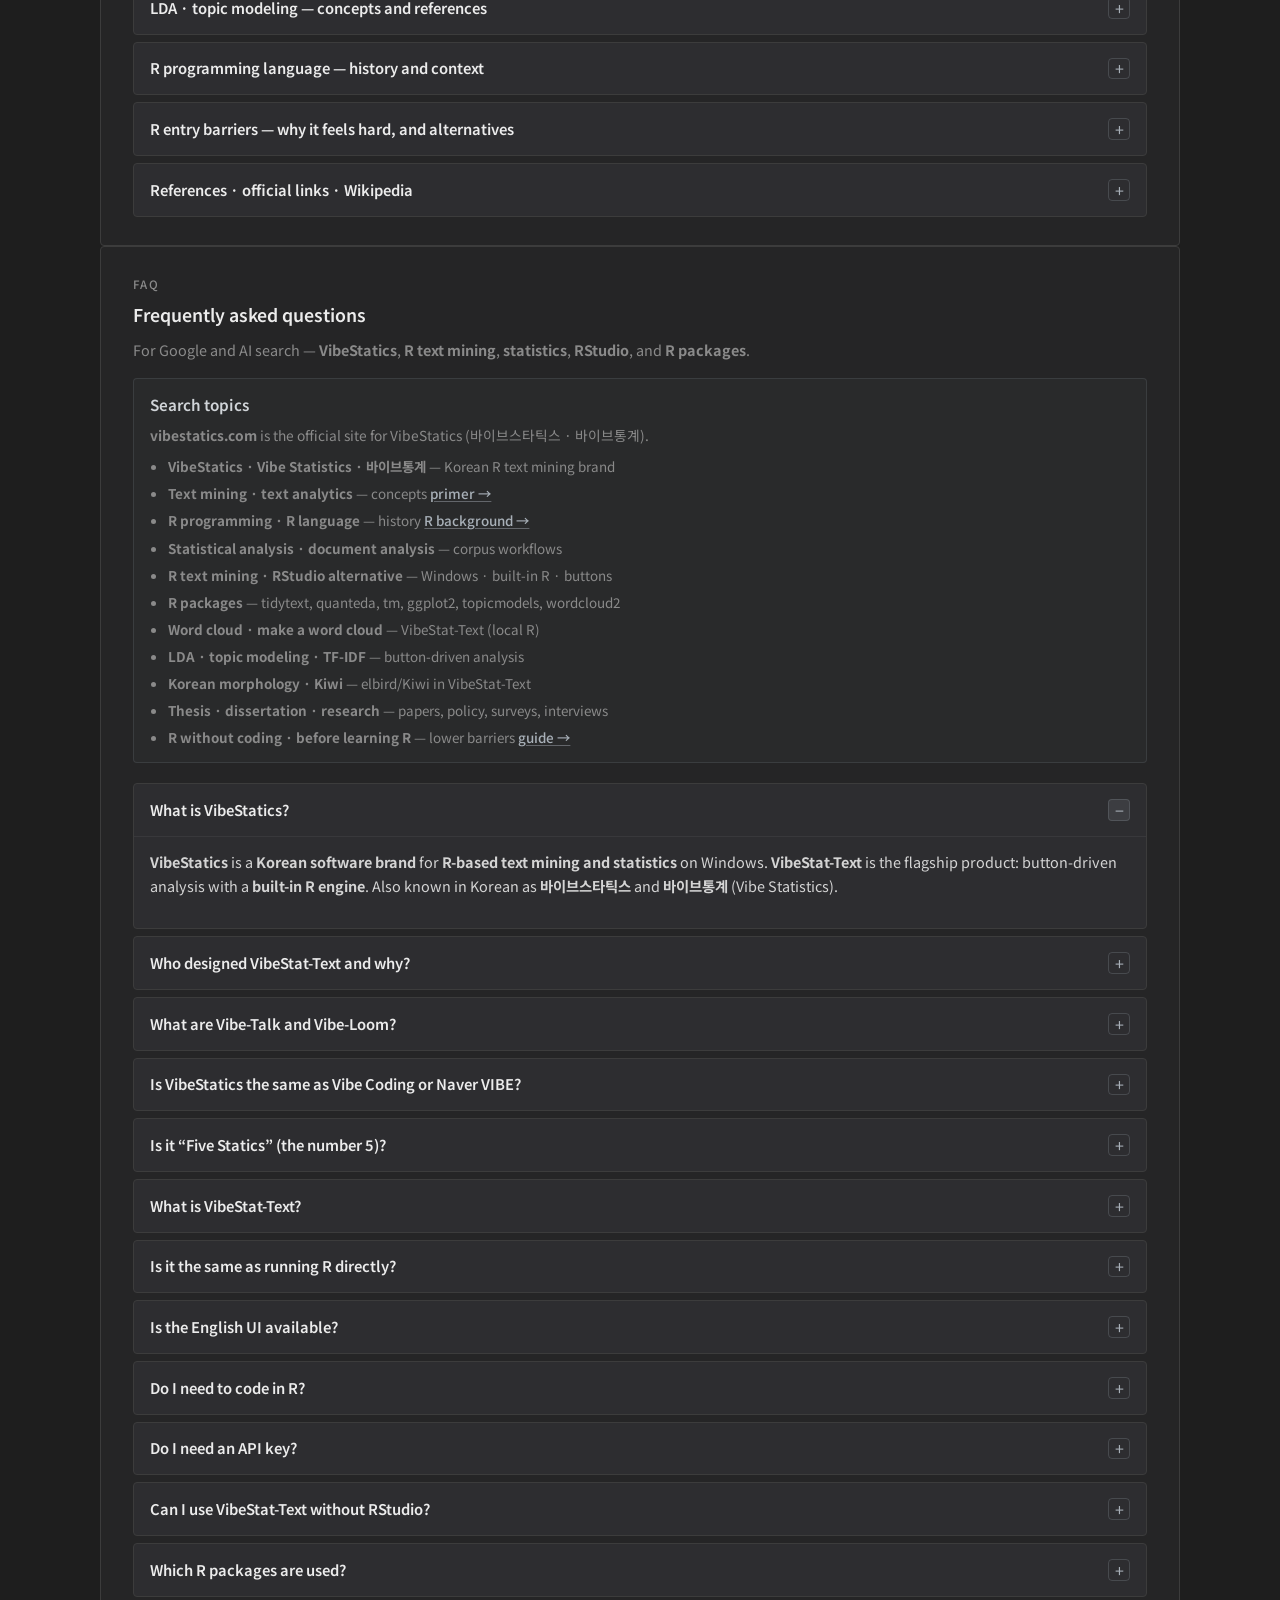
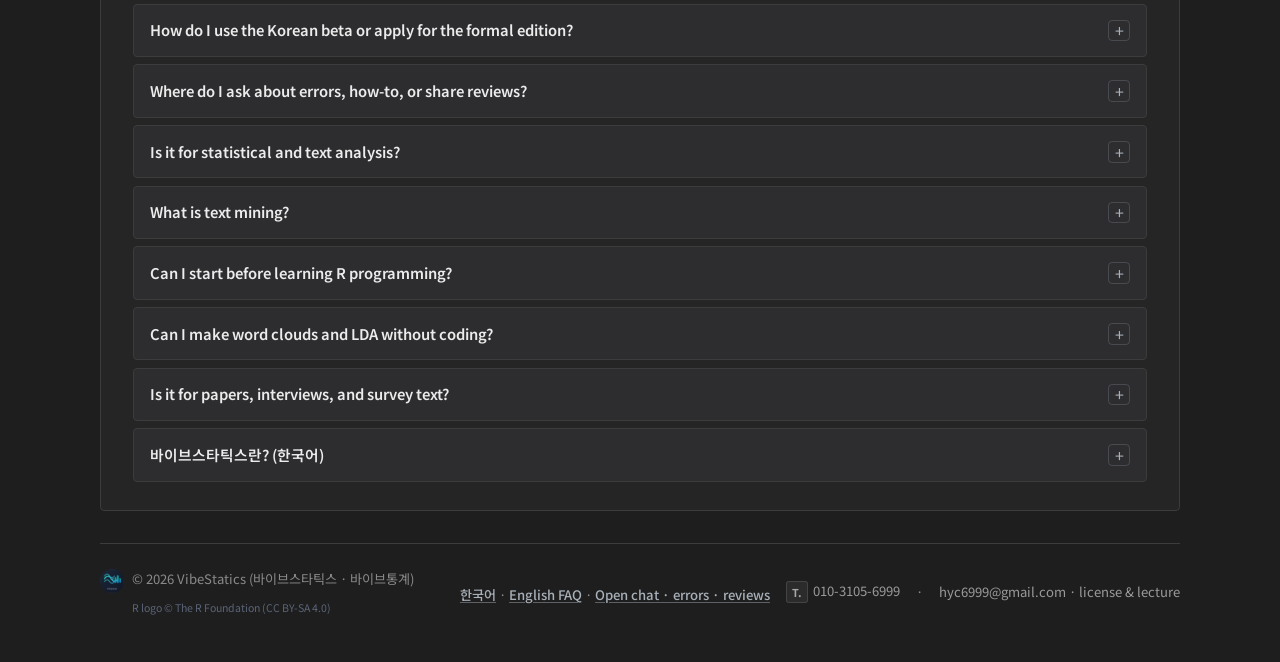
==== commit a743c5af: "Update Korean beta Drive link and package contents notice Co-authored-by: Cursor <cursoragent@cursor" ====
--- a/en/index.html
+++ b/en/index.html
@@ -23,7 +23,7 @@
   <link rel="preconnect" href="https://fonts.gstatic.com" crossorigin />
   <link href="https://fonts.googleapis.com/css2?family=Noto+Sans+KR:wght@400;500;600;700&display=swap" rel="stylesheet" />
   <link rel="icon" href="../assets/app-icon.png?v=5" type="image/png" />
-  <link rel="stylesheet" href="../styles.css?v=95" />
+  <link rel="stylesheet" href="../styles.css?v=96" />
   <script type="application/ld+json">
   {
     "@context": "https://schema.org",
@@ -62,7 +62,11 @@
         "applicationCategory": "EducationalApplication",
         "operatingSystem": "Windows 10, Windows 11",
         "inLanguage": ["ko", "en"],
-        "offers": { "@type": "Offer", "price": "0", "priceCurrency": "KRW", "description": "VibeStat-Text-EN 0.7.7.EN_NEW trial · all features · free until Sep 30, 2026 · formal license inquiry" },
+        "offers": [
+          { "@type": "Offer", "name": "Korean beta edition", "price": "0", "priceCurrency": "KRW", "description": "Free beta · first-run activation code 202606 · installer, textbook, and guides included (instructor textbook excluded) · valid until Sep 30, 2026" },
+          { "@type": "Offer", "name": "Korean formal edition", "price": "90000", "priceCurrency": "KRW", "description": "KRW 90,000 · valid until Sep 30, 2026 · two users · apply by phone +82-10-3105-6999" },
+          { "@type": "Offer", "name": "English trial edition", "price": "0", "priceCurrency": "KRW", "description": "VibeStat-Text-EN 0.7.7.EN_NEW trial · all features · free until Sep 30, 2026" }
+        ],
         "description": "Designed by Ed.D. from dissertation and graduate text-mining supervision. Word clouds, LDA, document comparison, Vibe-Talk, Vibe-Loom. Korean and English UI ready for research and teaching.",
         "featureList": [
           "Document and corpus text analysis",
@@ -168,10 +172,10 @@
           },
           {
             "@type": "Question",
-            "name": "How do I apply to use VibeStat-Text?",
-            "acceptedAnswer": {
-              "@type": "Answer",
-              "text": "VibeStat-Text-EN 0.7.7.EN_NEW is the English trial distribution for individual researchers until Sep 30, 2026. All features included. Setup installer recommended. On first launch, accept terms and sync consent to record anonymous install status (Google Sheets). For formal licenses, institutions, workshops, or lectures, contact vibestatics.com/en or hyc6999@gmail.com."
+            "name": "How are the Korean beta and formal editions distributed?",
+            "acceptedAnswer": {
+              "@type": "Answer",
+              "text": "Company policy separates the Korean beta and formal editions. The beta is free and uses first-run activation code 202606. The beta package includes the installer, textbook, and guides; the instructor textbook is excluded. The formal edition costs KRW 90,000, is valid until Sep 30, 2026, and may be used by two people. Apply by phone at +82-10-3105-6999. Instructor textbooks are planned for lecturers who apply."
             }
           },
           {
@@ -231,24 +235,27 @@
 
   <main class="page" id="main">
     <header class="hero">
-      <div class="hero-free-trial" role="region" aria-label="English trial distribution">
-        <p class="hero-free-trial-kicker">English trial release · Korean 2nd preview</p>
-        <h2>VibeStat-Text-EN 0.7.7.EN_NEW — English trial distribution</h2>
+      <div class="hero-free-trial" role="region" aria-label="Korean beta and formal edition policy">
+        <p class="hero-free-trial-kicker">Company policy · Korean beta and formal editions</p>
+        <h2>VibeStat-Text — Korean beta/formal distribution and English trial</h2>
         <p>
-          <strong>English trial operators welcome</strong> — individual researchers may download, try, and share feedback.
-          <strong>All features included</strong> until expiry. Recommended: <strong>Setup installer</strong>
-          (<code>VibeStat-Text-EN-Setup-0.7.7.EN_NEW.exe</code>). Portable exe also included.
-        </p>
-        <p>
-          <strong>Korean edition</strong> 7.7.7-free-trial 2nd preview is on the
-          <a href="../#download" hreflang="ko" lang="ko">Korean page</a> (auth code <strong>7777</strong> on first run).
+          Under company policy, the Korean edition is distributed separately as a <strong>free beta</strong>
+          and a <strong>paid formal edition</strong>.
         </p>
         <p class="hero-free-trial-meta">
-          Valid until: <strong>September 30, 2026, 23:59 KST</strong> (English &amp; Korean trials)
+          <strong>Korean beta:</strong> free · first-run activation code <strong>202606</strong>
+          · valid until September 30, 2026 · TF-IDF, LDA K-scan, and Vibe-Loom locked; Vibe-Talk available
+          · package includes <strong>installer, textbook, and guides</strong> (<strong>instructor textbook excluded</strong>)
         </p>
         <p class="hero-free-trial-meta">
-          English ZIP: Setup · Portable · Installation Guide · User Guide
-          · First launch: terms + sync consent → anonymous install record (Google Sheets)
+          <strong>Korean formal:</strong> <strong>KRW 90,000</strong> · valid until <strong>September 30, 2026</strong>
+          · <strong>two users</strong> · all features · apply by phone <strong>+82-10-3105-6999</strong>
+        </p>
+        <p class="hero-free-trial-meta">
+          <strong>Instructor textbook:</strong> planned for lecturers who apply · phone <strong>+82-10-3105-6999</strong>
+        </p>
+        <p class="hero-free-trial-meta">
+          <strong>English trial:</strong> VibeStat-Text-EN 0.7.7.EN_NEW · all features · free until September 30, 2026
         </p>
         <div class="hero-free-trial-actions">
           <a
@@ -259,21 +266,19 @@
           >English download</a>
           <a
             class="hero-free-trial-btn hero-free-trial-btn-ko"
-            href="https://drive.google.com/file/d/1Zv8jLVtXfd9vzHyI7Bcju9C38nTX1oeF/view?usp=sharing"
+            href="https://drive.google.com/file/d/1WleLxrS-IRw9FvcAcYRSxP0b-CUS5Zor/view?usp=sharing"
             target="_blank"
             rel="noopener noreferrer"
             hreflang="ko"
             lang="ko"
-          >Korean download</a>
-          <a
-            class="hero-free-trial-btn"
-            href="mailto:hyc6999@gmail.com?subject=VibeStat-Text-EN%200.7.7.EN_NEW"
-          >License · institutional inquiry</a>
+          >Korean beta download</a>
+          <a class="hero-free-trial-btn" href="tel:+821031056999">Apply for formal edition</a>
+          <a class="hero-free-trial-btn" href="tel:+821031056999">Request instructor textbook</a>
         </div>
         <p class="hero-free-trial-note hero-free-trial-community">
-          For <strong>renewal, full edition, or institutional license</strong>, email
-          <a href="mailto:hyc6999@gmail.com">hyc6999@gmail.com</a>.
-          Trial feedback from <strong>English beta operators</strong> is welcome.
+          Activation code <strong>202606</strong> is entered on the app’s first-run product activation screen.
+          It is not an external AI API key. The Korean beta package includes the installer, textbook, and guides;
+          the <strong>instructor textbook is not included</strong>. Formal-edition and instructor-textbook applications are accepted by phone only.
         </p>
       </div>
       <div class="hero-grid">
@@ -303,7 +308,7 @@
             <li>Built-in textbook · Help</li>
             <li class="hero-chip hero-chip-try"><a href="#video" class="hero-chip-link">▶ RISS · demo</a></li>
             <li class="hero-chip hero-chip-cta-en"><a href="#download" class="hero-chip-link">English download</a></li>
-            <li class="hero-chip hero-chip-cta-ko"><a href="../#download" class="hero-chip-link" hreflang="ko" lang="ko">Korean download</a></li>
+            <li class="hero-chip hero-chip-cta-ko"><a href="../#download" class="hero-chip-link" hreflang="ko" lang="ko">Korean beta download</a></li>
           </ul>
         </div>
         <div class="hero-preview-wrap">
@@ -608,8 +613,32 @@
 
     <section class="card download" id="download">
       <p class="card-eyebrow">Notice</p>
-      <h2>VibeStat-Text-EN 0.7.7.EN_NEW — trial distribution</h2>
-      <p class="download-version">English trial for individual researchers · <strong>valid until September 30, 2026</strong></p>
+      <h2>VibeStat-Text distribution — Korean beta/formal and English trial</h2>
+      <p class="download-version">Company distribution policy · <strong>valid until September 30, 2026</strong></p>
+      <p class="policy-notice">
+        The Korean edition is distributed separately as a <strong>free beta</strong> and a <strong>paid formal edition</strong>.
+        The English trial remains available for individual researchers.
+      </p>
+      <div class="edition-table-wrap">
+        <table class="edition-table">
+          <thead>
+            <tr><th>Item</th><th>Korean beta</th><th>Korean formal</th></tr>
+          </thead>
+          <tbody>
+            <tr><th>Price</th><td><strong>Free</strong></td><td><strong>KRW 90,000</strong></td></tr>
+            <tr><th>Users</th><td>Individual research trial</td><td><strong>Two users</strong></td></tr>
+            <tr><th>Valid through</th><td>September 30, 2026</td><td>September 30, 2026</td></tr>
+            <tr><th>Features</th><td>TF-IDF · LDA K-scan · Vibe-Loom locked · Vibe-Talk available</td><td><strong>All features</strong></td></tr>
+            <tr><th>Delivery</th><td>Google Drive download<br><small>Installer, textbook, and guides included<br>(instructor textbook excluded)</small></td><td>Provided after phone application</td></tr>
+            <tr><th>First run</th><td>Activation code <strong>202606</strong></td><td>Usage information provided to applicants</td></tr>
+          </tbody>
+        </table>
+      </div>
+      <p class="instructor-textbook-notice">
+        <strong>Instructor textbook:</strong> a lecturer edition is planned for instructors who apply.
+        Apply for the formal edition or instructor textbook by phone at
+        <a href="tel:+821031056999"><strong>+82-10-3105-6999</strong></a>.
+      </p>
       <p class="policy-notice">
         <strong>VibeStat-Text-EN 0.7.7.EN_NEW</strong> is the English trial build from VibeStatics for
         <strong>individual researchers</strong>. <strong>All text-mining and AI (BYOK) features are included</strong> until expiry.
@@ -626,17 +655,6 @@
       <p class="trial-closed-banner" role="status">
         On <strong>first launch</strong>, accept distribution terms and <strong>sync consent</strong>.
         An anonymous install ID, app version, OS, install method (setup/portable), and timezone may be recorded to verify trial status (Google Sheets).
-      </p>
-      <p class="download-cache-notice" role="note">
-        <span class="download-cache-notice-title">Korean download fails or opens an old file? (Updated 2026-07-12)</span>
-        Older trial ZIPs were moved to Google Drive <strong>Trash</strong>.
-        If you kept this page open, your browser or Google account <strong>cookies/cache</strong> may still open an
-        <strong>old link</strong>.
-        Click <strong>Korean download</strong> again, or hard-refresh the
-        <a href="../#download" hreflang="ko" lang="ko">Korean page</a> (<strong>Ctrl+F5</strong>).
-        Official file:
-        <code>open_0712_2VibeStat-Text-SP1_04-docs_0712_04_1330.zip</code>
-        · official Google Drive package
       </p>
       <a
         class="btn btn-download-en btn-full"
@@ -649,12 +667,20 @@
       </a>
       <a
         class="btn btn-download-ko btn-full"
-        href="https://drive.google.com/file/d/1Zv8jLVtXfd9vzHyI7Bcju9C38nTX1oeF/view?usp=sharing"
+        href="https://drive.google.com/file/d/1WleLxrS-IRw9FvcAcYRSxP0b-CUS5Zor/view?usp=sharing"
         target="_blank"
         rel="noopener noreferrer"
       >
-        <span class="btn-label">Korean download (VibeStat-Text)</span>
-        <span class="btn-meta">Google Drive · Korean Setup · install guide · user manual · textbook (2026-07-12 · SP1_04)</span>
+        <span class="btn-label">Download Korean beta (Google Drive)</span>
+        <span class="btn-meta">Free · installer, textbook &amp; guides (instructor textbook excluded) · activation code 202606 · until Sep 30, 2026</span>
+      </a>
+      <a class="btn btn-secondary-outline btn-full" href="tel:+821031056999">
+        <span class="btn-label">Apply for Korean formal edition · +82-10-3105-6999</span>
+        <span class="btn-meta">KRW 90,000 · valid until September 30 · two users · all features</span>
+      </a>
+      <a class="btn btn-secondary-outline btn-full" href="tel:+821031056999">
+        <span class="btn-label">Request instructor textbook</span>
+        <span class="btn-meta">Planned for lecturers who apply · phone +82-10-3105-6999</span>
       </a>
       <a
         class="btn btn-secondary-outline btn-full"
@@ -691,14 +717,14 @@
         <strong>first install</strong> of files downloaded from the internet.
       </p>
       <p class="download-recommend">
-        For <strong>formal licenses · institutions · distribution</strong>, use the button below.
+        For the <strong>Korean formal edition</strong>, apply by phone at <a href="tel:+821031056999"><strong>+82-10-3105-6999</strong></a>.
         For <strong>workshops · lectures · advisory</strong>, see <a href="#programs">programs</a> or <a href="#contact">contact</a>.
         For install or analysis questions, use the <a href="https://open.kakao.com/o/gbsK4wCi" target="_blank" rel="noopener noreferrer">open chat</a> for
         <strong>errors · how-to · reviews</strong>. <strong>Free lectures for chat members</strong> are being prepared.
       </p>
-      <a class="btn btn-secondary-outline btn-full" id="btn-license-consult" href="mailto:hyc6999@gmail.com">
-        <span class="btn-label">License · distribution partnership</span>
-        <span class="btn-meta">Individual · university · publisher · channel sales</span>
+      <a class="btn btn-secondary-outline btn-full" id="btn-license-consult" href="tel:+821031056999">
+        <span class="btn-label">Apply for formal edition · +82-10-3105-6999</span>
+        <span class="btn-meta">KRW 90,000 · valid through September 30 · two users</span>
       </a>
       <p class="download-trust">
         <a href="tel:01031056999">010-3105-6999</a> · <a href="mailto:hyc6999@gmail.com">hyc6999@gmail.com</a>
@@ -710,12 +736,13 @@
       <p class="card-eyebrow">Contact</p>
       <h2>Individual · institution · lecture</h2>
       <p class="inquiry-teaser">
-        Researchers, universities, institutions, publishers, distribution partners — <a href="mailto:hyc6999@gmail.com">email</a>
+        Korean formal-edition and instructor-textbook applications — <a href="tel:+821031056999">+82-10-3105-6999</a>
+        · programs and partnerships — <a href="mailto:hyc6999@gmail.com">email</a>
         · <a href="https://open.kakao.com/o/gbsK4wCi" target="_blank" rel="noopener noreferrer">open chat</a>
         (errors · how-to · reviews · free lectures for members coming)
       </p>
       <div class="inquiry-actions">
-        <a class="inquiry-btn inquiry-btn-purchase" href="mailto:hyc6999@gmail.com">License · distribution</a>
+        <a class="inquiry-btn inquiry-btn-purchase" href="tel:+821031056999">Formal edition · +82-10-3105-6999</a>
         <a class="inquiry-btn inquiry-btn-lecture" href="mailto:hyc6999@gmail.com?subject=VibeStat-Text%20lecture%20inquiry">Workshop · lecture</a>
         <a class="inquiry-btn inquiry-btn-community" href="https://open.kakao.com/o/gbsK4wCi" target="_blank" rel="noopener noreferrer">Open chat · errors · how-to · reviews</a>
       </div>
@@ -845,8 +872,8 @@
               <li><strong>Errors after install</strong> — <strong>uninstall VibeStat-Text and R completely</strong>, then reinstall from scratch</li>
               <li><strong>Security permissions</strong> — right-click Setup/exe → <strong>Properties → Security → Edit</strong> → your account → check <strong>Full control · Modify · Read &amp; execute · Read · Write</strong> under Allow · normal on <strong>first install</strong> (not a PC fault)</li>
               <li>Built-in R — core mining without API key · AI optional (BYOK)</li>
-              <li><strong>2nd free trial</strong> — fixes from 1st trial · share freely · valid until Sep 30, 2026</li>
-              <li>First-run terms · desktop shortcut · no activation code</li>
+              <li><strong>Korean free beta</strong> — valid until Sep 30, 2026 · TF-IDF, LDA K-scan, and Vibe-Loom locked; Vibe-Talk available · installer, textbook &amp; guides included (instructor textbook excluded)</li>
+              <li>Korean beta first-run activation code <strong>202606</strong> · formal edition KRW 90,000·two users·phone application</li>
             </ul>
           </div>
         </details>
@@ -920,16 +947,18 @@
         </details>
 
         <details class="fold-item">
-          <summary class="fold-q">Trial distribution (archive)</summary>
-          <div class="fold-a">
-            <p>
-              <em>Superseded by the 2nd free trial above.</em>
-              Earlier individual trial applications closed in July 2026; the 2nd build is now available for direct download.
-              <strong>Thank you</strong> for trying the app and sharing feedback.
-            </p>
-            <p>
-              For formal licenses or distribution: <a href="mailto:hyc6999@gmail.com">email us</a> ·
-              workshops: <a href="#programs">programs</a>.
+          <summary class="fold-q">Korean beta and formal edition policy</summary>
+          <div class="fold-a">
+            <p>
+              Company policy separates the Korean <strong>free beta</strong> and <strong>formal edition</strong>.
+              The beta uses first-run activation code <strong>202606</strong>.
+              The beta package includes the <strong>installer, textbook, and guides</strong>; the <strong>instructor textbook is excluded</strong>.
+            </p>
+            <p>
+              The formal edition costs <strong>KRW 90,000</strong>, is valid until <strong>September 30, 2026</strong>,
+              and may be used by <strong>two people</strong>. Apply by phone:
+              <a href="tel:+821031056999"><strong>+82-10-3105-6999</strong></a>.
+              Instructor textbooks are planned for lecturers who apply.
             </p>
             <p class="install-caution" role="note">
               <span class="install-caution-title">⚠ Install caution</span>
@@ -1285,14 +1314,15 @@
         </details>
 
         <details class="fold-item">
-          <summary class="fold-q">How do I apply for the trial?</summary>
-          <div class="fold-a">
-            <p>
-              Download <strong>VibeStat-Text-EN 0.7.7.EN_NEW</strong> until <strong>September 30, 2026</strong>.
-              Extract the ZIP, run <strong>Setup</strong> (recommended), accept terms + sync consent on first launch.
-              Anyone may <a href="#download">download free</a> for individual research.
-              Korean edition: <a href="../#download" hreflang="ko" lang="ko">Korean page</a>.
-              For formal licenses or programs: <a href="#contact">Contact →</a>
+          <summary class="fold-q">How do I use the Korean beta or apply for the formal edition?</summary>
+          <div class="fold-a">
+            <p>
+              Download the <strong>Korean beta free</strong> and enter activation code <strong>202606</strong> on first run.
+              The package includes the installer, textbook, and guides; the instructor textbook is excluded.
+              The <strong>Korean formal edition</strong> costs KRW 90,000, is valid until September 30, 2026,
+              and supports two users. Apply by phone at
+              <a href="tel:+821031056999"><strong>+82-10-3105-6999</strong></a>.
+              Instructor textbooks are planned for lecturers who apply through the same number.
             </p>
           </div>
         </details>
--- a/styles.css
+++ b/styles.css
@@ -893,6 +893,75 @@
   font-weight: 500;
 }
 
+.edition-policy {
+  margin: 0 0 1rem;
+  color: var(--text);
+  line-height: 1.65;
+}
+
+.edition-table-wrap {
+  margin: 0 0 1rem;
+  overflow-x: auto;
+  border: 1px solid rgba(120, 128, 136, 0.35);
+  border-radius: 10px;
+}
+
+.edition-table {
+  width: 100%;
+  min-width: 620px;
+  border-collapse: collapse;
+  font-size: 0.86rem;
+  line-height: 1.5;
+}
+
+.edition-table th,
+.edition-table td {
+  padding: 0.7rem 0.75rem;
+  border-right: 1px solid rgba(120, 128, 136, 0.22);
+  border-bottom: 1px solid rgba(120, 128, 136, 0.22);
+  text-align: left;
+  vertical-align: top;
+}
+
+.edition-table th:last-child,
+.edition-table td:last-child {
+  border-right: 0;
+}
+
+.edition-table tr:last-child th,
+.edition-table tr:last-child td {
+  border-bottom: 0;
+}
+
+.edition-table thead th {
+  color: var(--heading);
+  background: rgba(59, 130, 246, 0.14);
+}
+
+.edition-table tbody th {
+  width: 20%;
+  color: var(--text);
+  background: rgba(148, 163, 184, 0.08);
+}
+
+.edition-table strong {
+  color: #f8fafc;
+}
+
+.instructor-textbook-notice {
+  margin: 0 0 1rem;
+  padding: 0.85rem 1rem;
+  color: var(--text);
+  line-height: 1.65;
+  border: 1px solid rgba(168, 85, 247, 0.42);
+  border-radius: 8px;
+  background: rgba(168, 85, 247, 0.1);
+}
+
+.instructor-textbook-notice strong {
+  color: #e9d5ff;
+}
+
 .download-recommend {
   margin: 0 0 1rem;
   font-size: 0.86rem;
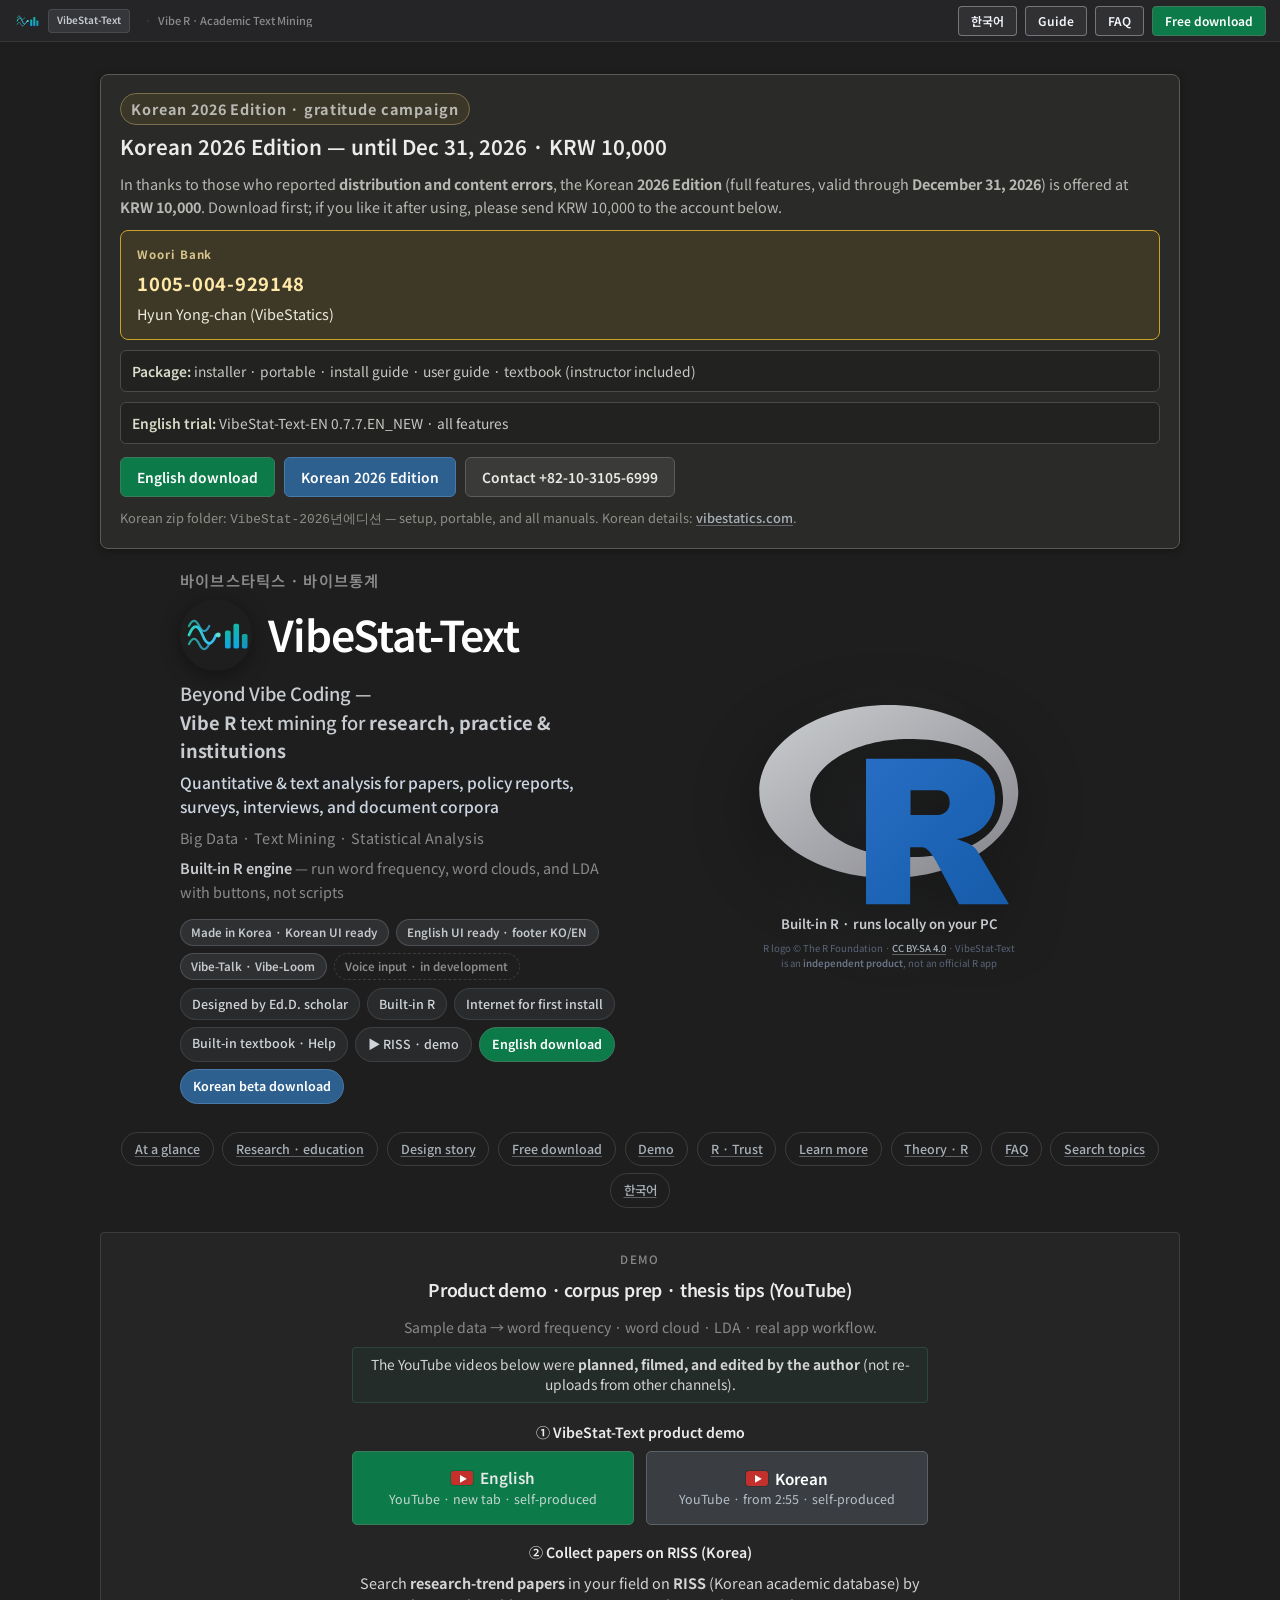
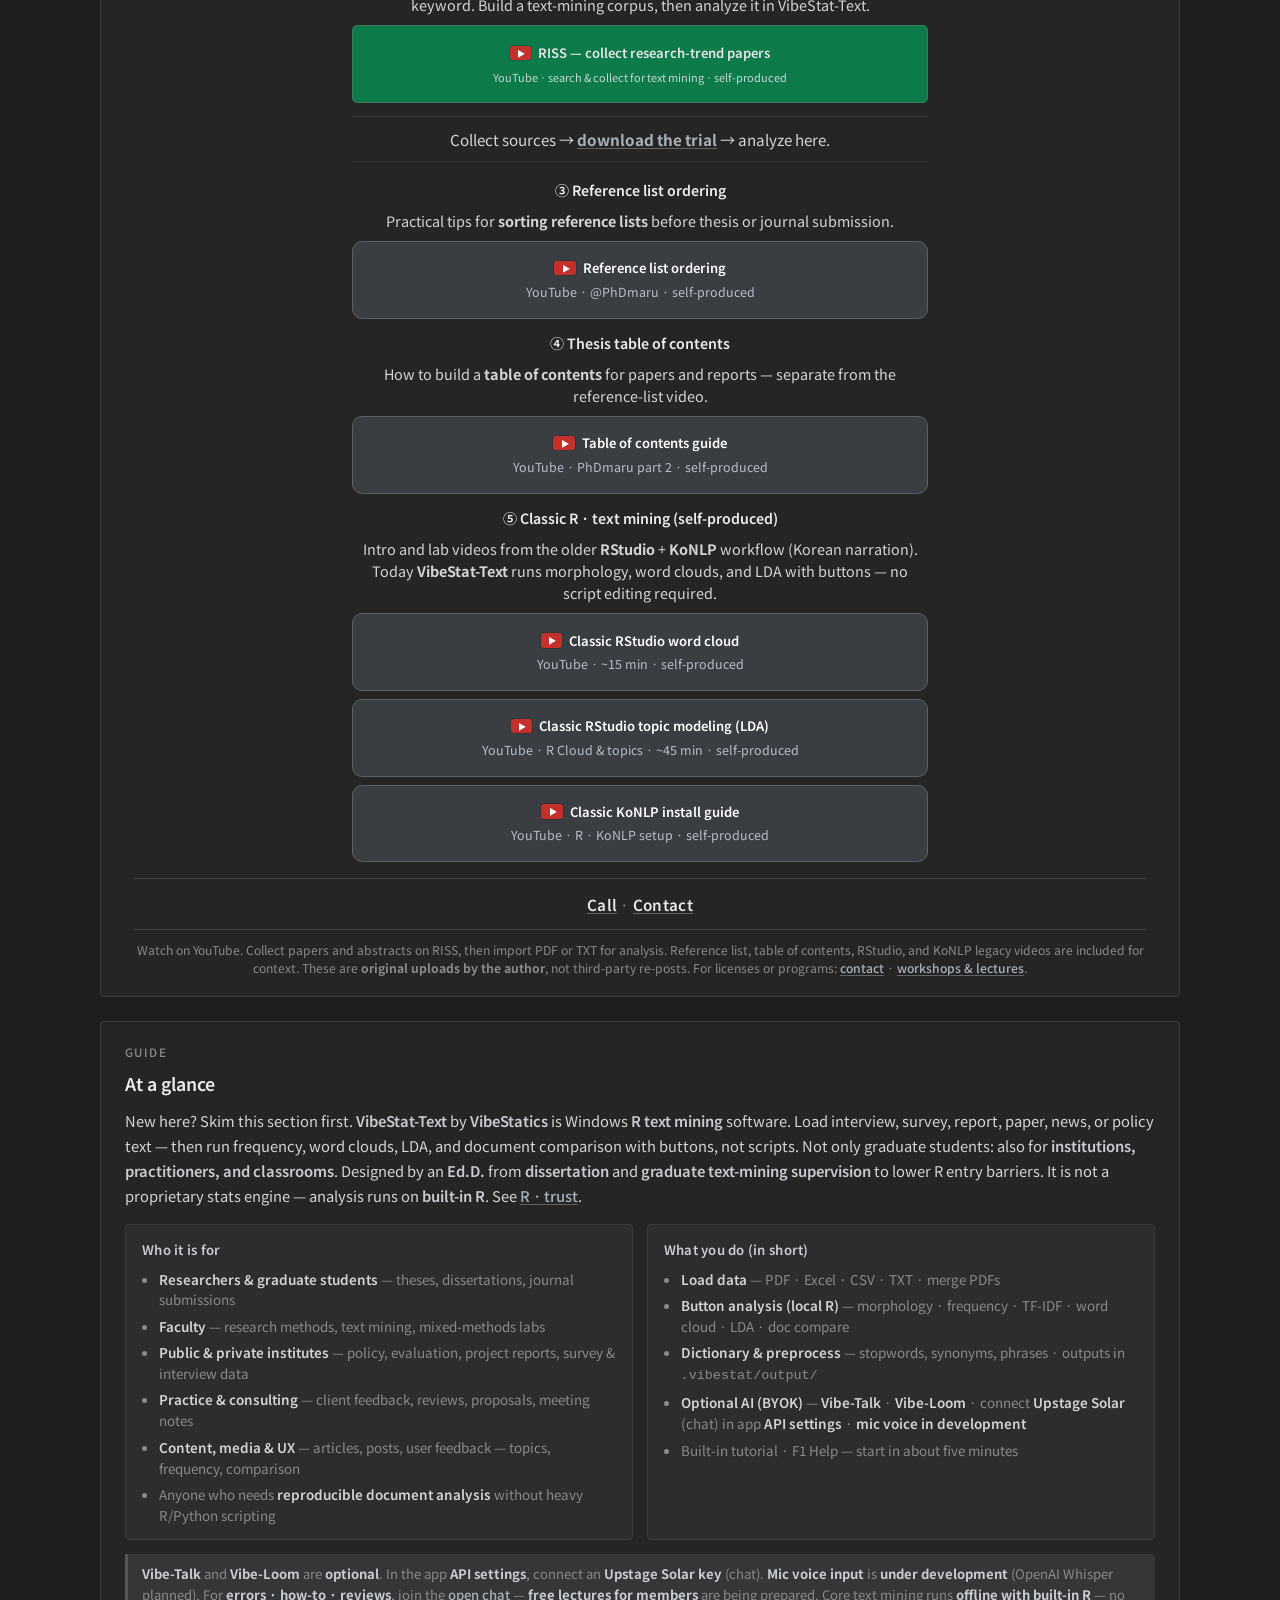
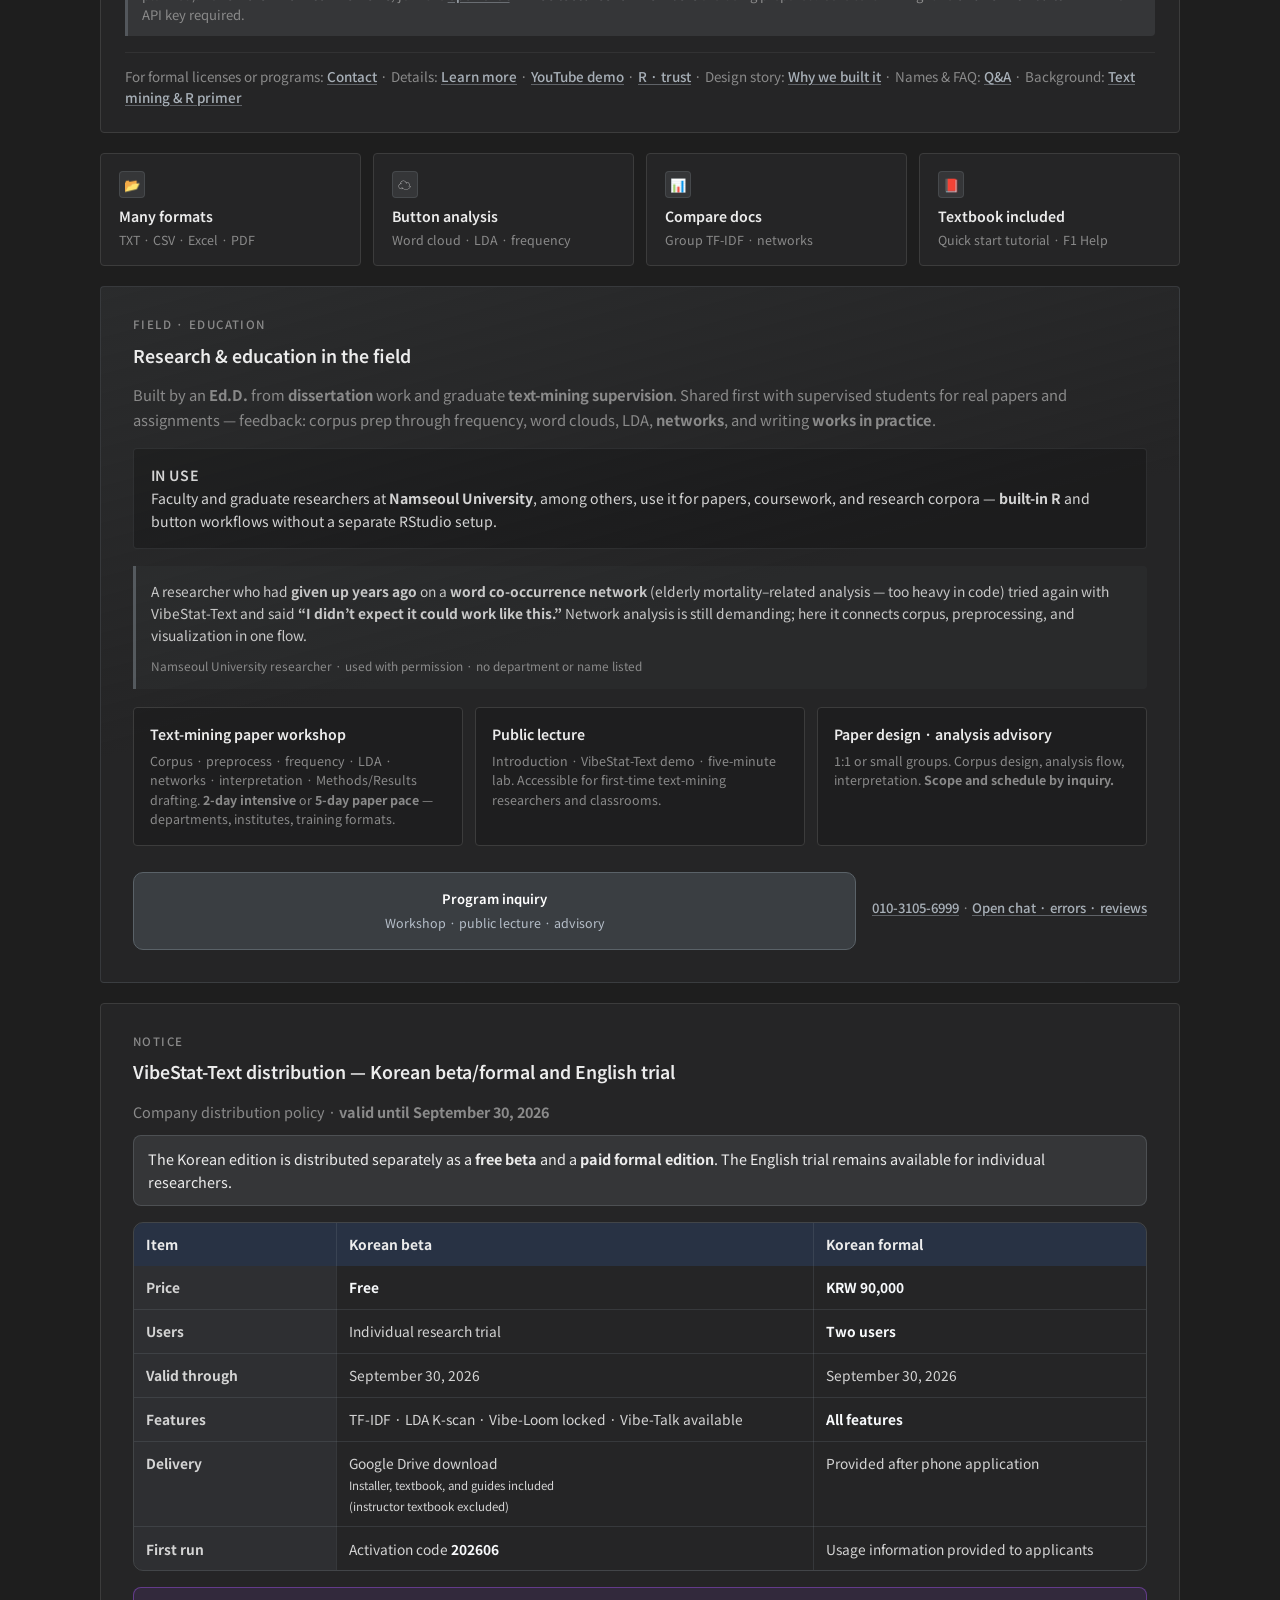
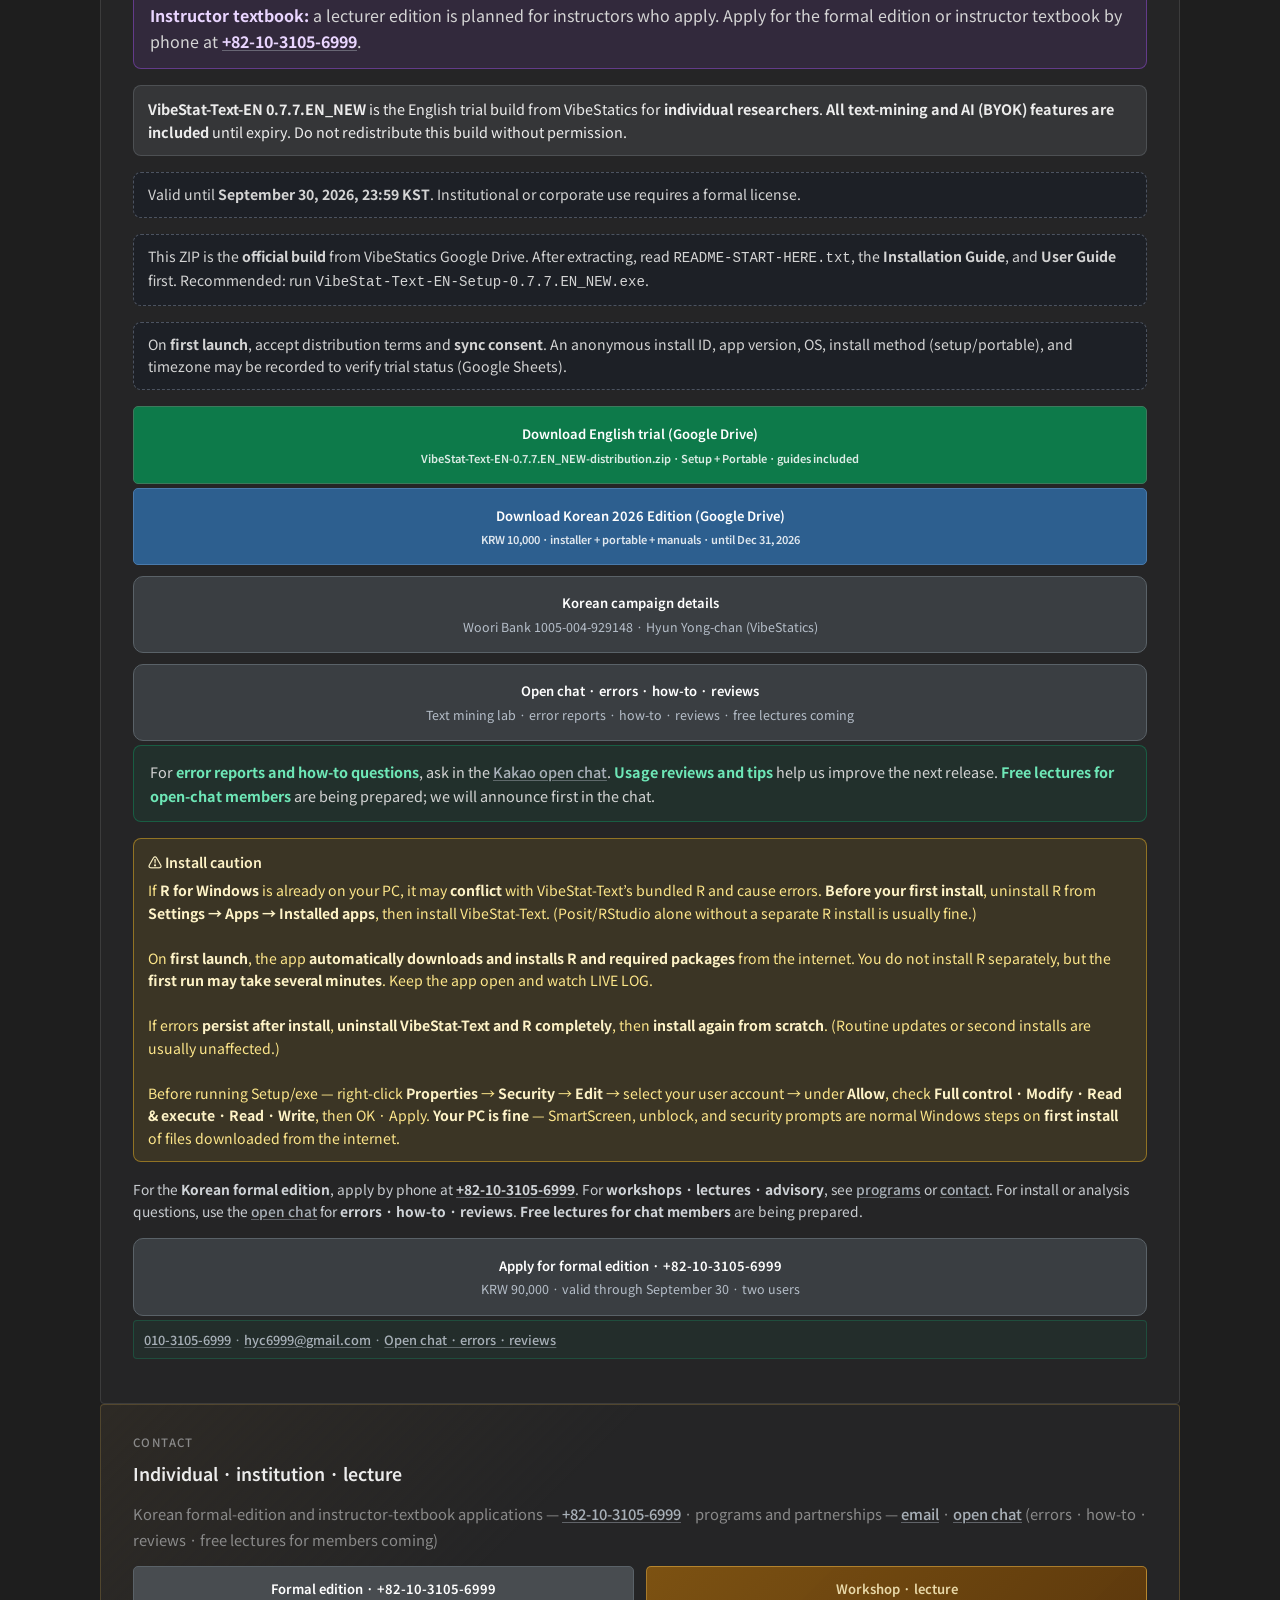
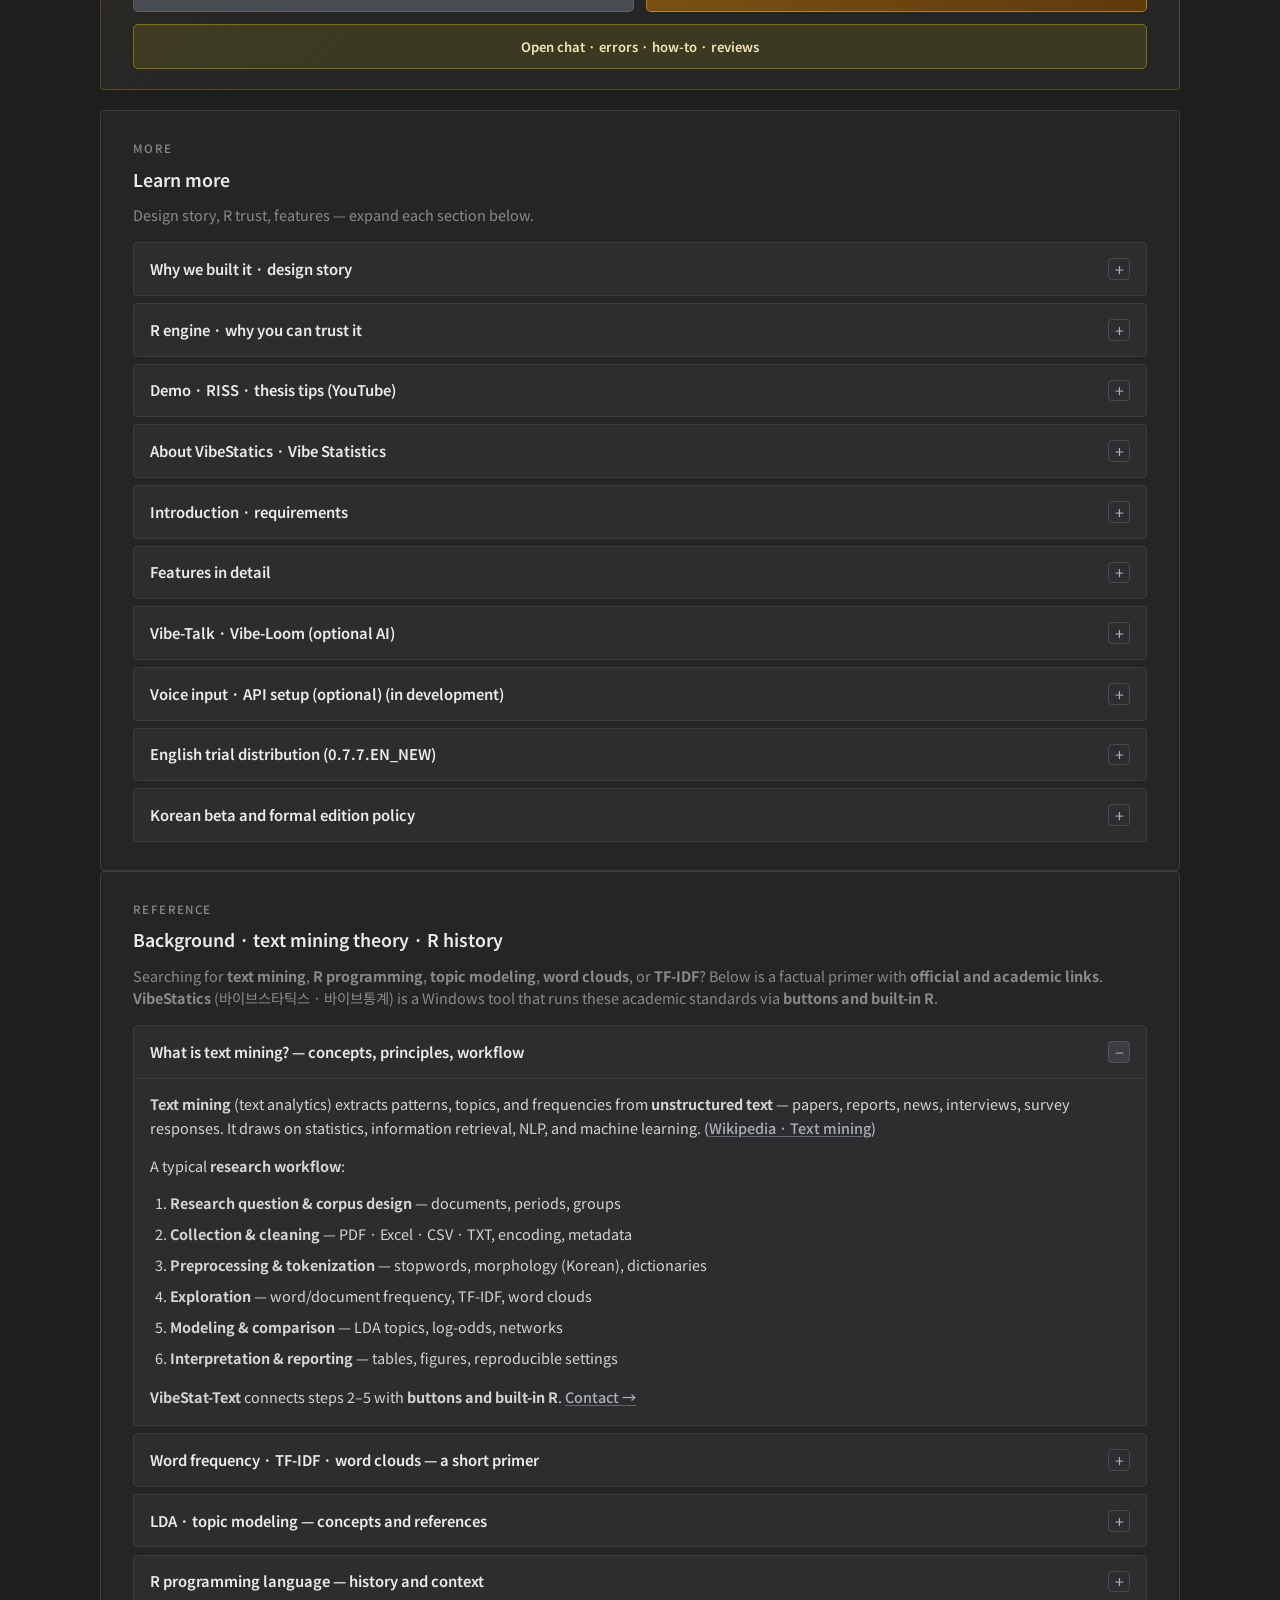
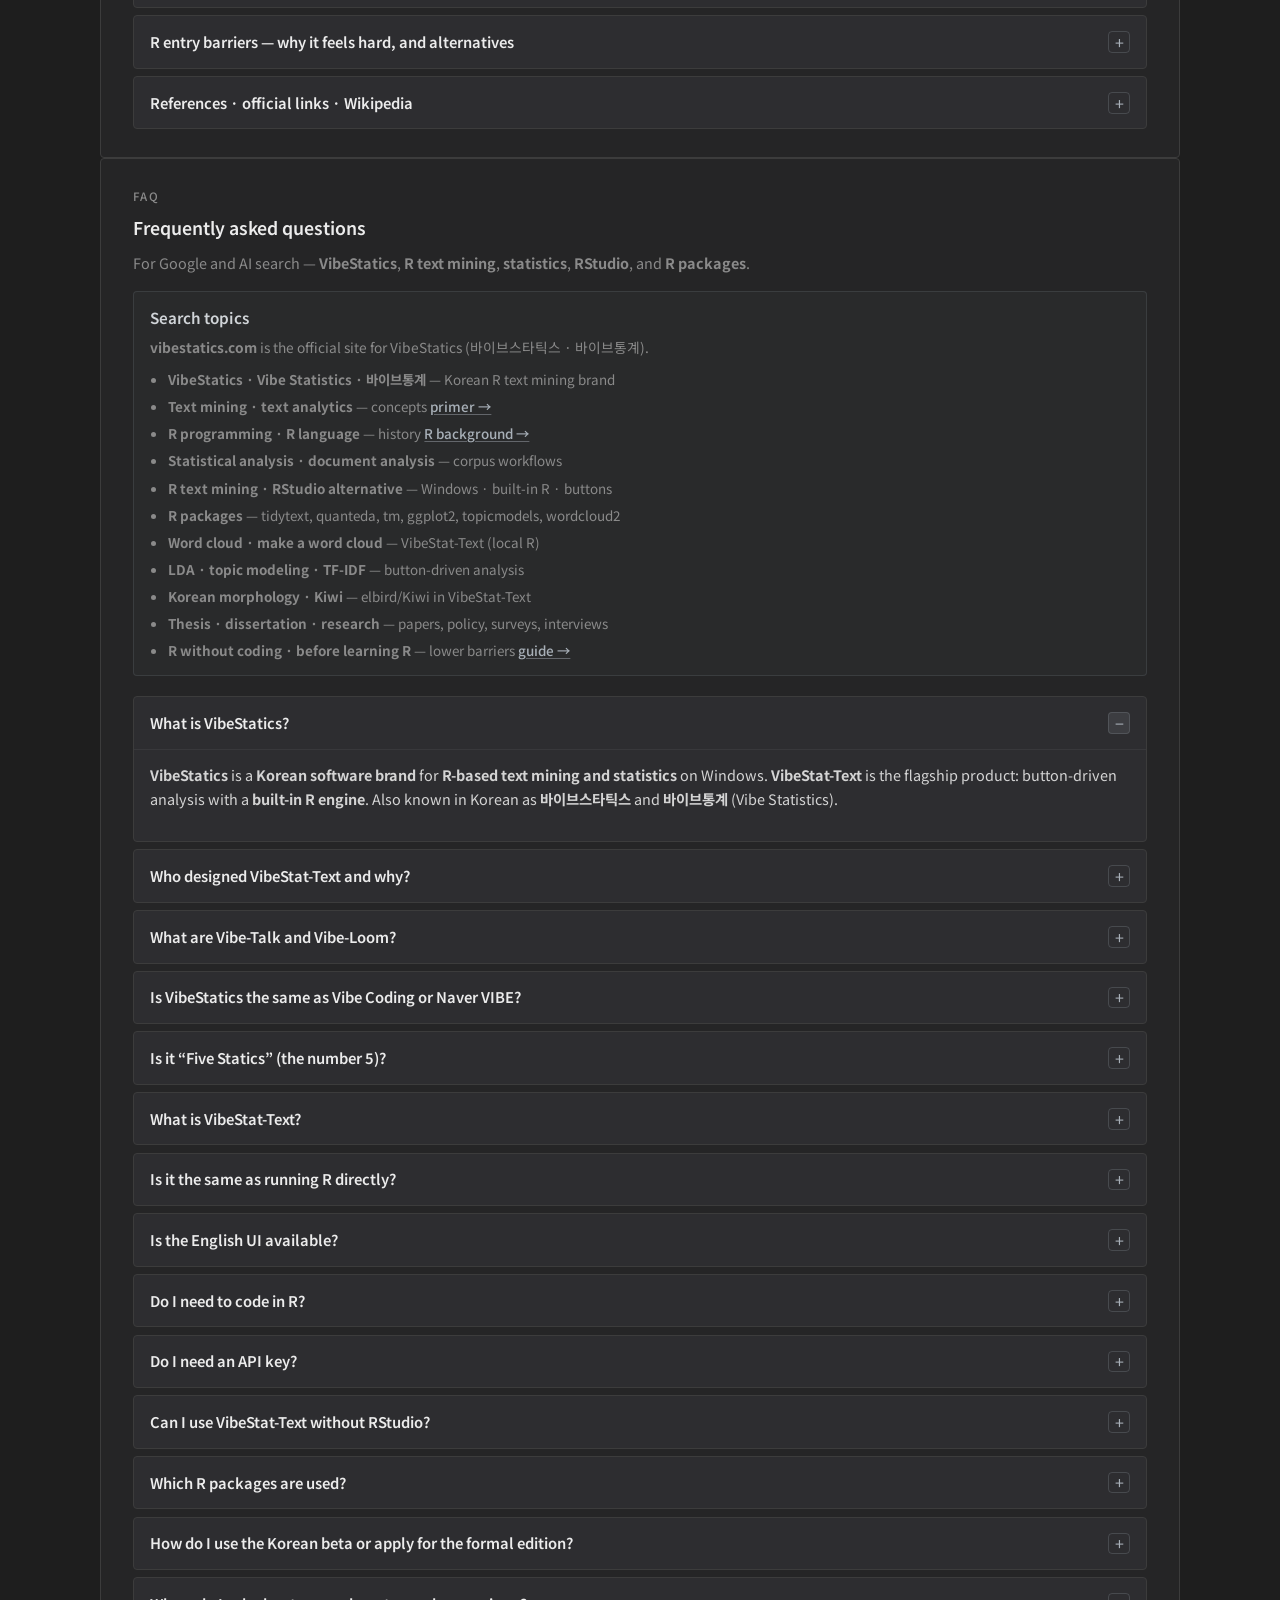
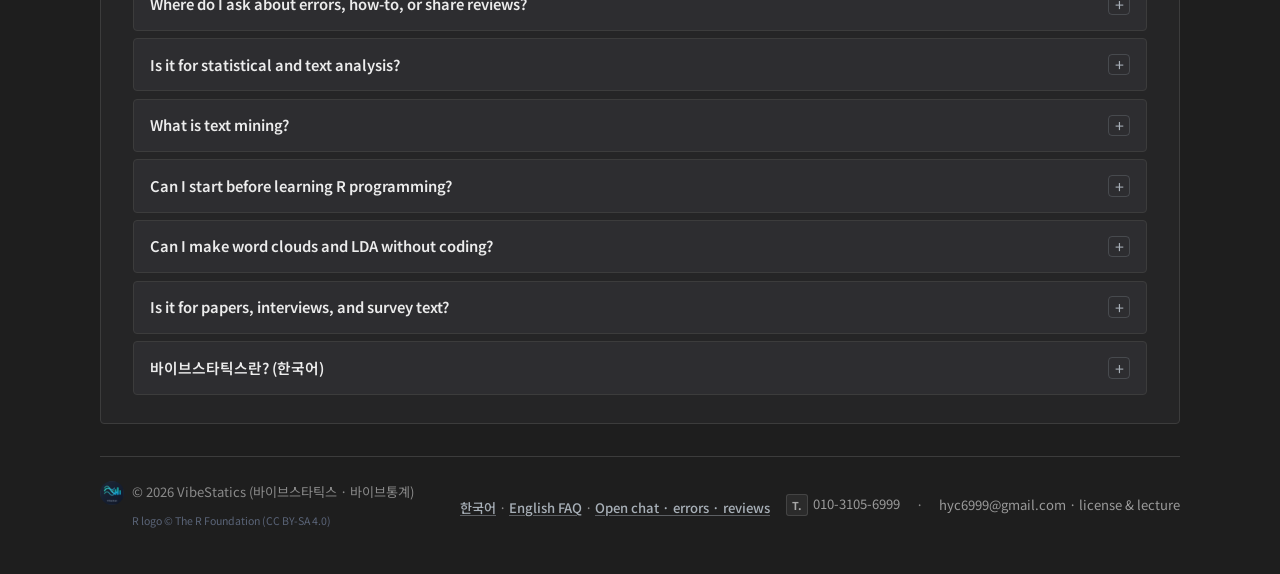
==== commit cd142b8c: "Announce the 2026 Edition gratitude campaign at KRW 10,000 through Dec 31. Replace the Korean beta/f" ====
--- a/en/index.html
+++ b/en/index.html
@@ -23,7 +23,7 @@
   <link rel="preconnect" href="https://fonts.gstatic.com" crossorigin />
   <link href="https://fonts.googleapis.com/css2?family=Noto+Sans+KR:wght@400;500;600;700&display=swap" rel="stylesheet" />
   <link rel="icon" href="../assets/app-icon.png?v=5" type="image/png" />
-  <link rel="stylesheet" href="../styles.css?v=96" />
+  <link rel="stylesheet" href="../styles.css?v=97" />
   <script type="application/ld+json">
   {
     "@context": "https://schema.org",
@@ -235,27 +235,25 @@
 
   <main class="page" id="main">
     <header class="hero">
-      <div class="hero-free-trial" role="region" aria-label="Korean beta and formal edition policy">
-        <p class="hero-free-trial-kicker">Company policy · Korean beta and formal editions</p>
-        <h2>VibeStat-Text — Korean beta/formal distribution and English trial</h2>
+      <div class="hero-free-trial" role="region" aria-label="Korean 2026 edition gratitude release">
+        <p class="hero-free-trial-kicker">Korean 2026 Edition · gratitude campaign</p>
+        <h2>Korean 2026 Edition — until Dec 31, 2026 · KRW 10,000</h2>
         <p>
-          Under company policy, the Korean edition is distributed separately as a <strong>free beta</strong>
-          and a <strong>paid formal edition</strong>.
+          In thanks to those who reported <strong>distribution and content errors</strong>,
+          the Korean <strong>2026 Edition</strong> (full features, valid through
+          <strong>December 31, 2026</strong>) is offered at <strong>KRW 10,000</strong>.
+          Download first; if you like it after using, please send KRW 10,000 to the account below.
+        </p>
+        <div class="bank-box" role="group" aria-label="Bank account">
+          <p class="bank-box-label">Woori Bank</p>
+          <p class="bank-box-num">1005-004-929148</p>
+          <p class="bank-box-name">Hyun Yong-chan (VibeStatics)</p>
+        </div>
+        <p class="hero-free-trial-meta">
+          <strong>Package:</strong> installer · portable · install guide · user guide · textbook (instructor included)
         </p>
         <p class="hero-free-trial-meta">
-          <strong>Korean beta:</strong> free · first-run activation code <strong>202606</strong>
-          · valid until September 30, 2026 · TF-IDF, LDA K-scan, and Vibe-Loom locked; Vibe-Talk available
-          · package includes <strong>installer, textbook, and guides</strong> (<strong>instructor textbook excluded</strong>)
-        </p>
-        <p class="hero-free-trial-meta">
-          <strong>Korean formal:</strong> <strong>KRW 90,000</strong> · valid until <strong>September 30, 2026</strong>
-          · <strong>two users</strong> · all features · apply by phone <strong>+82-10-3105-6999</strong>
-        </p>
-        <p class="hero-free-trial-meta">
-          <strong>Instructor textbook:</strong> planned for lecturers who apply · phone <strong>+82-10-3105-6999</strong>
-        </p>
-        <p class="hero-free-trial-meta">
-          <strong>English trial:</strong> VibeStat-Text-EN 0.7.7.EN_NEW · all features · free until September 30, 2026
+          <strong>English trial:</strong> VibeStat-Text-EN 0.7.7.EN_NEW · all features
         </p>
         <div class="hero-free-trial-actions">
           <a
@@ -266,19 +264,17 @@
           >English download</a>
           <a
             class="hero-free-trial-btn hero-free-trial-btn-ko"
-            href="https://drive.google.com/file/d/1WleLxrS-IRw9FvcAcYRSxP0b-CUS5Zor/view?usp=sharing"
+            href="https://drive.google.com/file/d/1_cbd0NpLUossLZuX8n1BC9wk6oAOP1hy/view?usp=sharing"
             target="_blank"
             rel="noopener noreferrer"
             hreflang="ko"
             lang="ko"
-          >Korean beta download</a>
-          <a class="hero-free-trial-btn" href="tel:+821031056999">Apply for formal edition</a>
-          <a class="hero-free-trial-btn" href="tel:+821031056999">Request instructor textbook</a>
+          >Korean 2026 Edition</a>
+          <a class="hero-free-trial-btn" href="tel:+821031056999">Contact +82-10-3105-6999</a>
         </div>
         <p class="hero-free-trial-note hero-free-trial-community">
-          Activation code <strong>202606</strong> is entered on the app’s first-run product activation screen.
-          It is not an external AI API key. The Korean beta package includes the installer, textbook, and guides;
-          the <strong>instructor textbook is not included</strong>. Formal-edition and instructor-textbook applications are accepted by phone only.
+          Korean zip folder: <code>VibeStat-2026년에디션</code> — setup, portable, and all manuals.
+          Korean details: <a href="/#download" hreflang="ko" lang="ko">vibestatics.com</a>.
         </p>
       </div>
       <div class="hero-grid">
@@ -667,20 +663,16 @@
       </a>
       <a
         class="btn btn-download-ko btn-full"
-        href="https://drive.google.com/file/d/1WleLxrS-IRw9FvcAcYRSxP0b-CUS5Zor/view?usp=sharing"
+        href="https://drive.google.com/file/d/1_cbd0NpLUossLZuX8n1BC9wk6oAOP1hy/view?usp=sharing"
         target="_blank"
         rel="noopener noreferrer"
       >
-        <span class="btn-label">Download Korean beta (Google Drive)</span>
-        <span class="btn-meta">Free · installer, textbook &amp; guides (instructor textbook excluded) · activation code 202606 · until Sep 30, 2026</span>
+        <span class="btn-label">Download Korean 2026 Edition (Google Drive)</span>
+        <span class="btn-meta">KRW 10,000 · installer + portable + manuals · until Dec 31, 2026</span>
       </a>
-      <a class="btn btn-secondary-outline btn-full" href="tel:+821031056999">
-        <span class="btn-label">Apply for Korean formal edition · +82-10-3105-6999</span>
-        <span class="btn-meta">KRW 90,000 · valid until September 30 · two users · all features</span>
-      </a>
-      <a class="btn btn-secondary-outline btn-full" href="tel:+821031056999">
-        <span class="btn-label">Request instructor textbook</span>
-        <span class="btn-meta">Planned for lecturers who apply · phone +82-10-3105-6999</span>
+      <a class="btn btn-secondary-outline btn-full" href="/#download" hreflang="ko">
+        <span class="btn-label">Korean campaign details</span>
+        <span class="btn-meta">Woori Bank 1005-004-929148 · Hyun Yong-chan (VibeStatics)</span>
       </a>
       <a
         class="btn btn-secondary-outline btn-full"
--- a/styles.css
+++ b/styles.css
@@ -390,6 +390,42 @@
   color: #8f8f8a !important;
 }
 
+.bank-box {
+  margin: 0.75rem 0 0.35rem;
+  padding: 0.85rem 1rem;
+  border: 1px solid #c9a227;
+  border-radius: 8px;
+  background: rgba(201, 162, 39, 0.12);
+}
+
+.bank-box-label {
+  margin: 0 0 0.35rem !important;
+  font-size: 0.72rem !important;
+  font-weight: 700 !important;
+  letter-spacing: 0.08em;
+  color: #d8c48a !important;
+}
+
+.bank-box-bank,
+.bank-box-name {
+  margin: 0 !important;
+  font-size: 0.9rem !important;
+  color: #ecece0 !important;
+}
+
+.bank-box-num {
+  margin: 0.2rem 0 0.25rem !important;
+  font-size: 1.15rem !important;
+  font-weight: 700 !important;
+  letter-spacing: 0.04em;
+  color: #ffe9a8 !important;
+  font-variant-numeric: tabular-nums;
+}
+
+.bank-box-download {
+  margin: 0 0 1rem;
+}
+
 .hero-grid {
   display: grid;
   grid-template-columns: minmax(0, 1.15fr) minmax(0, 0.85fr);
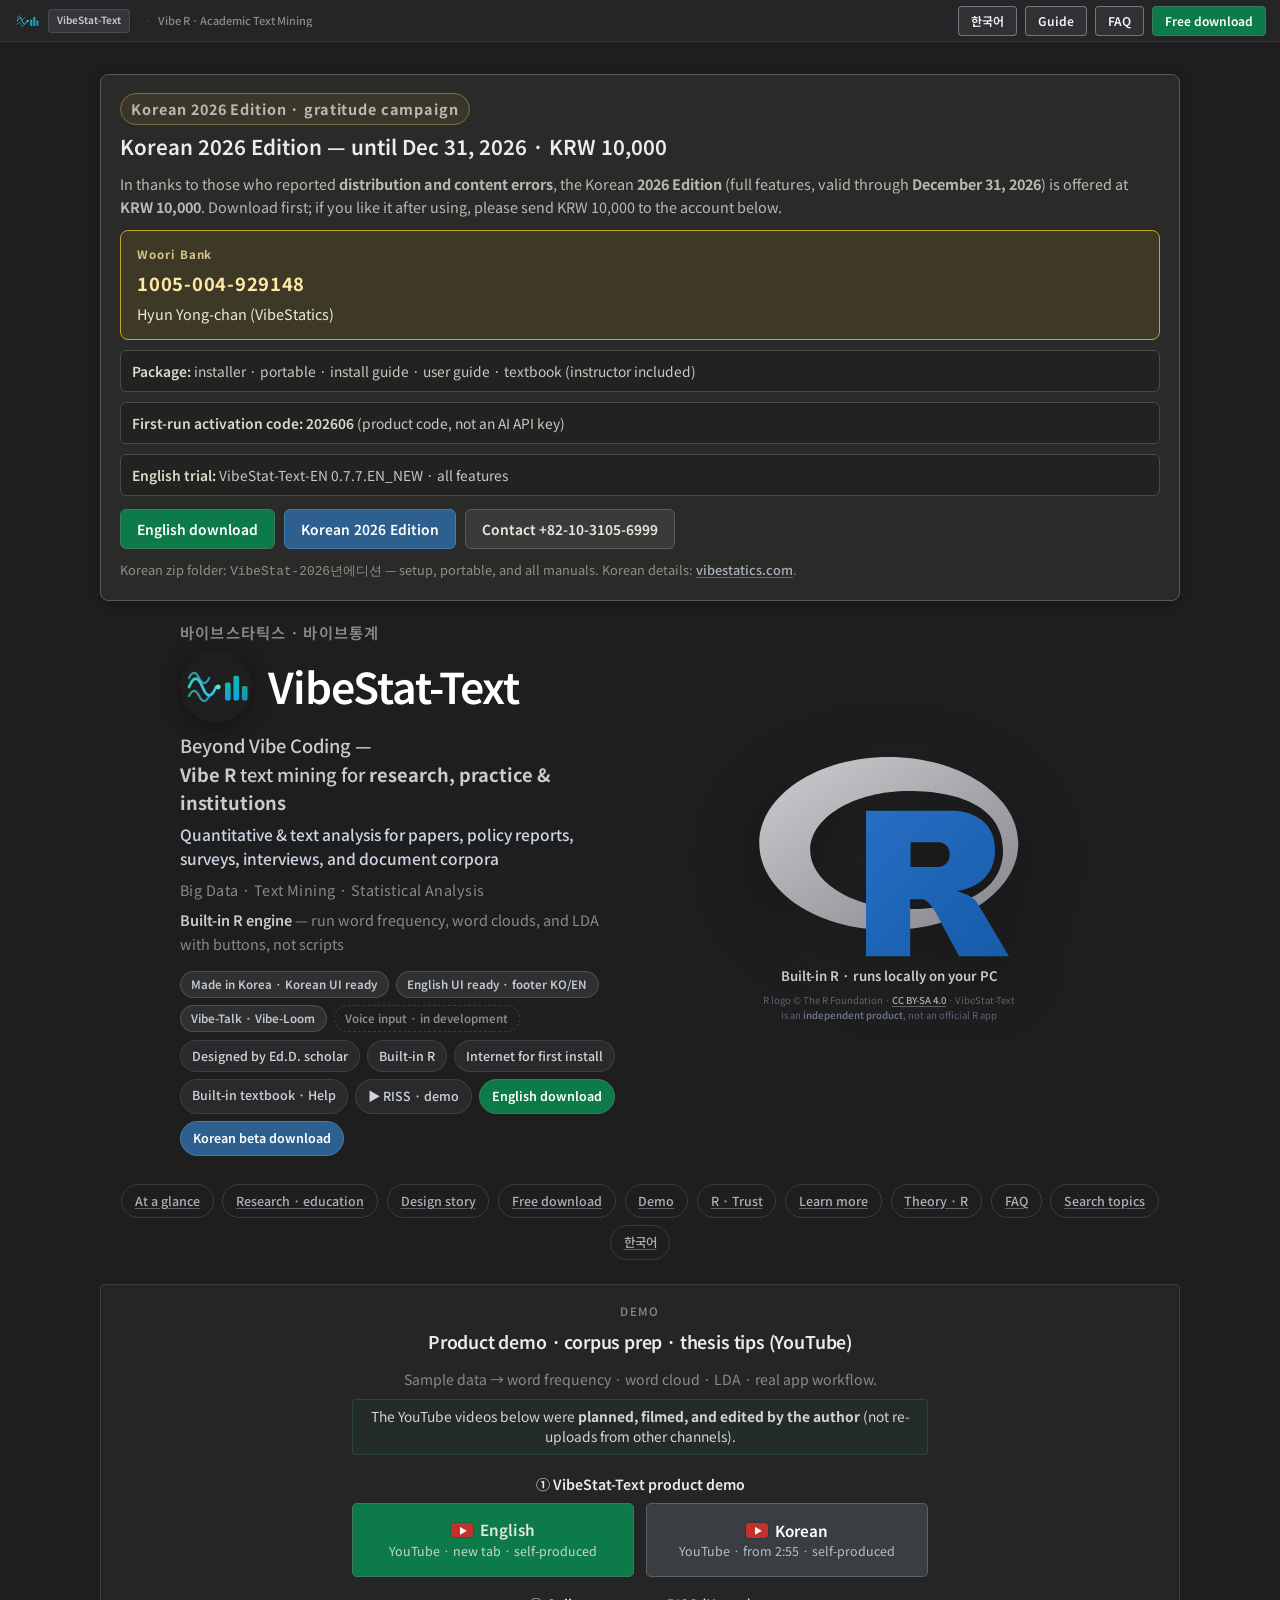
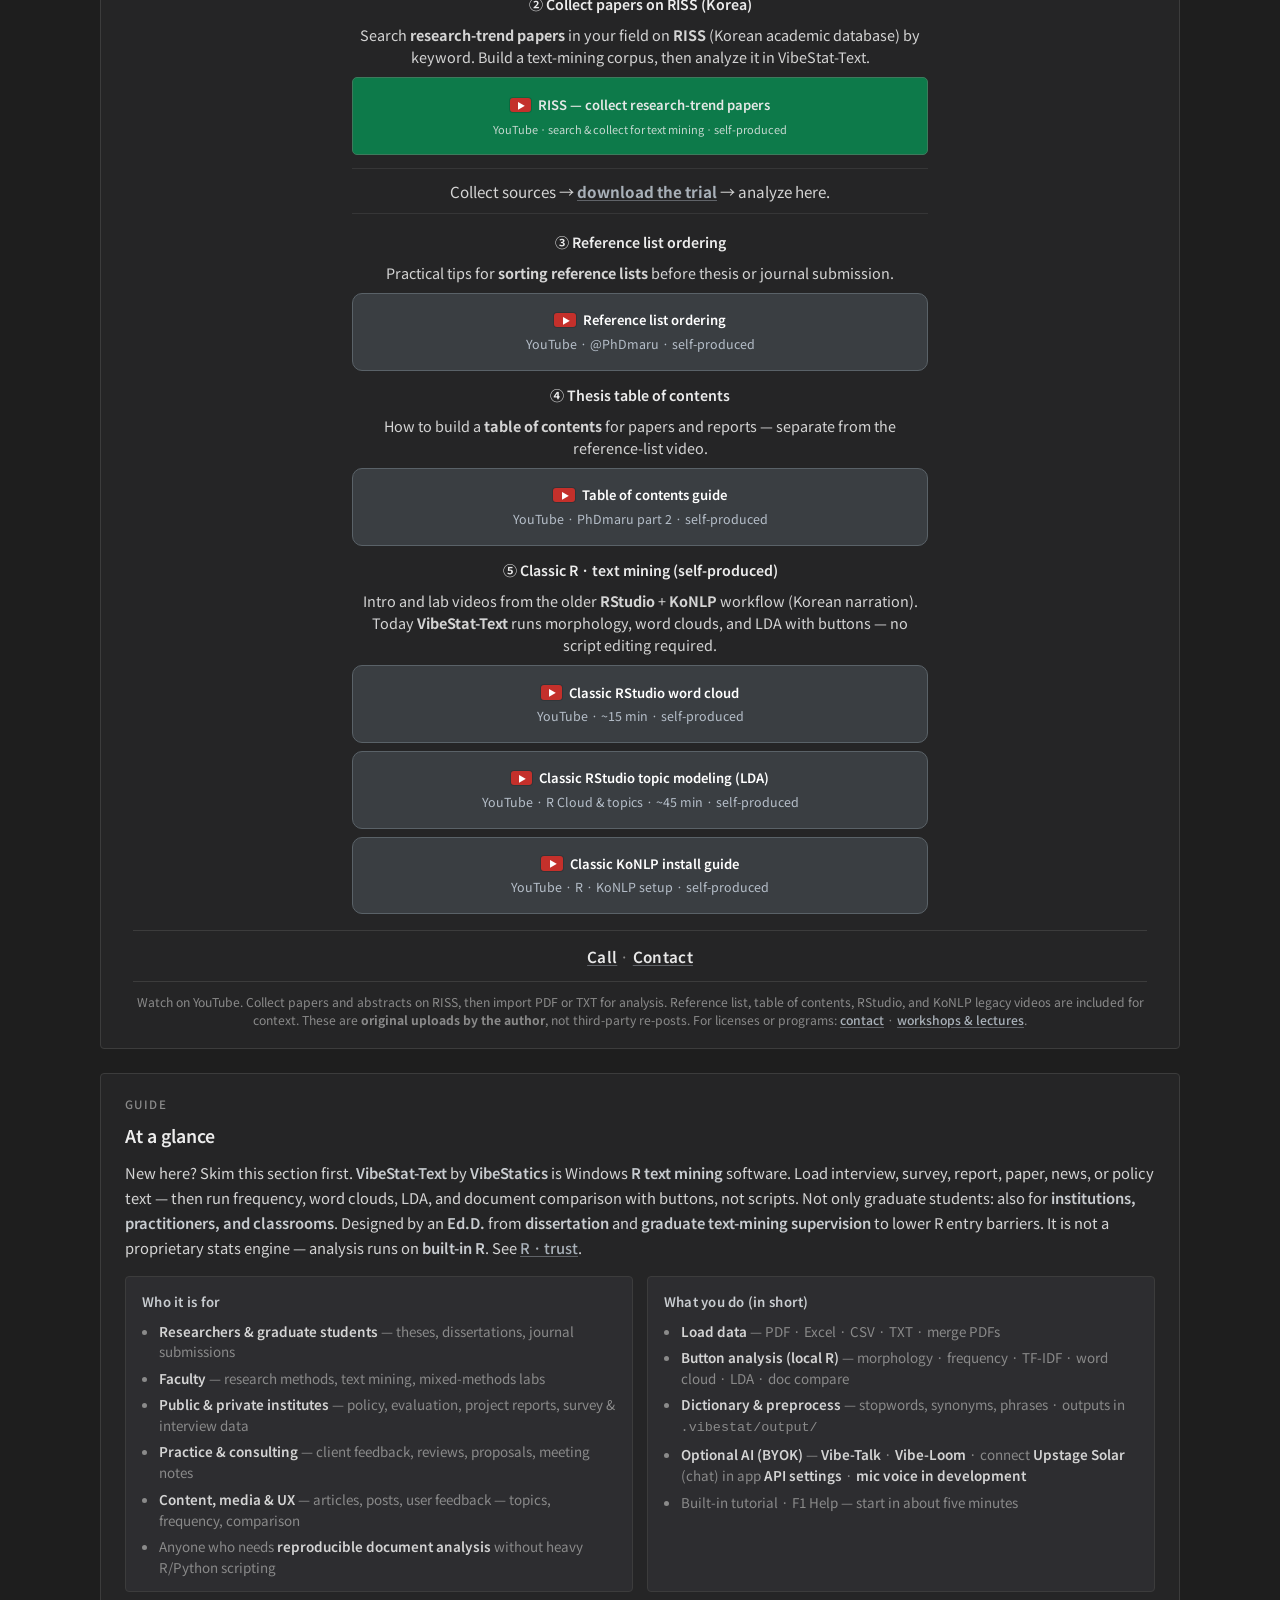
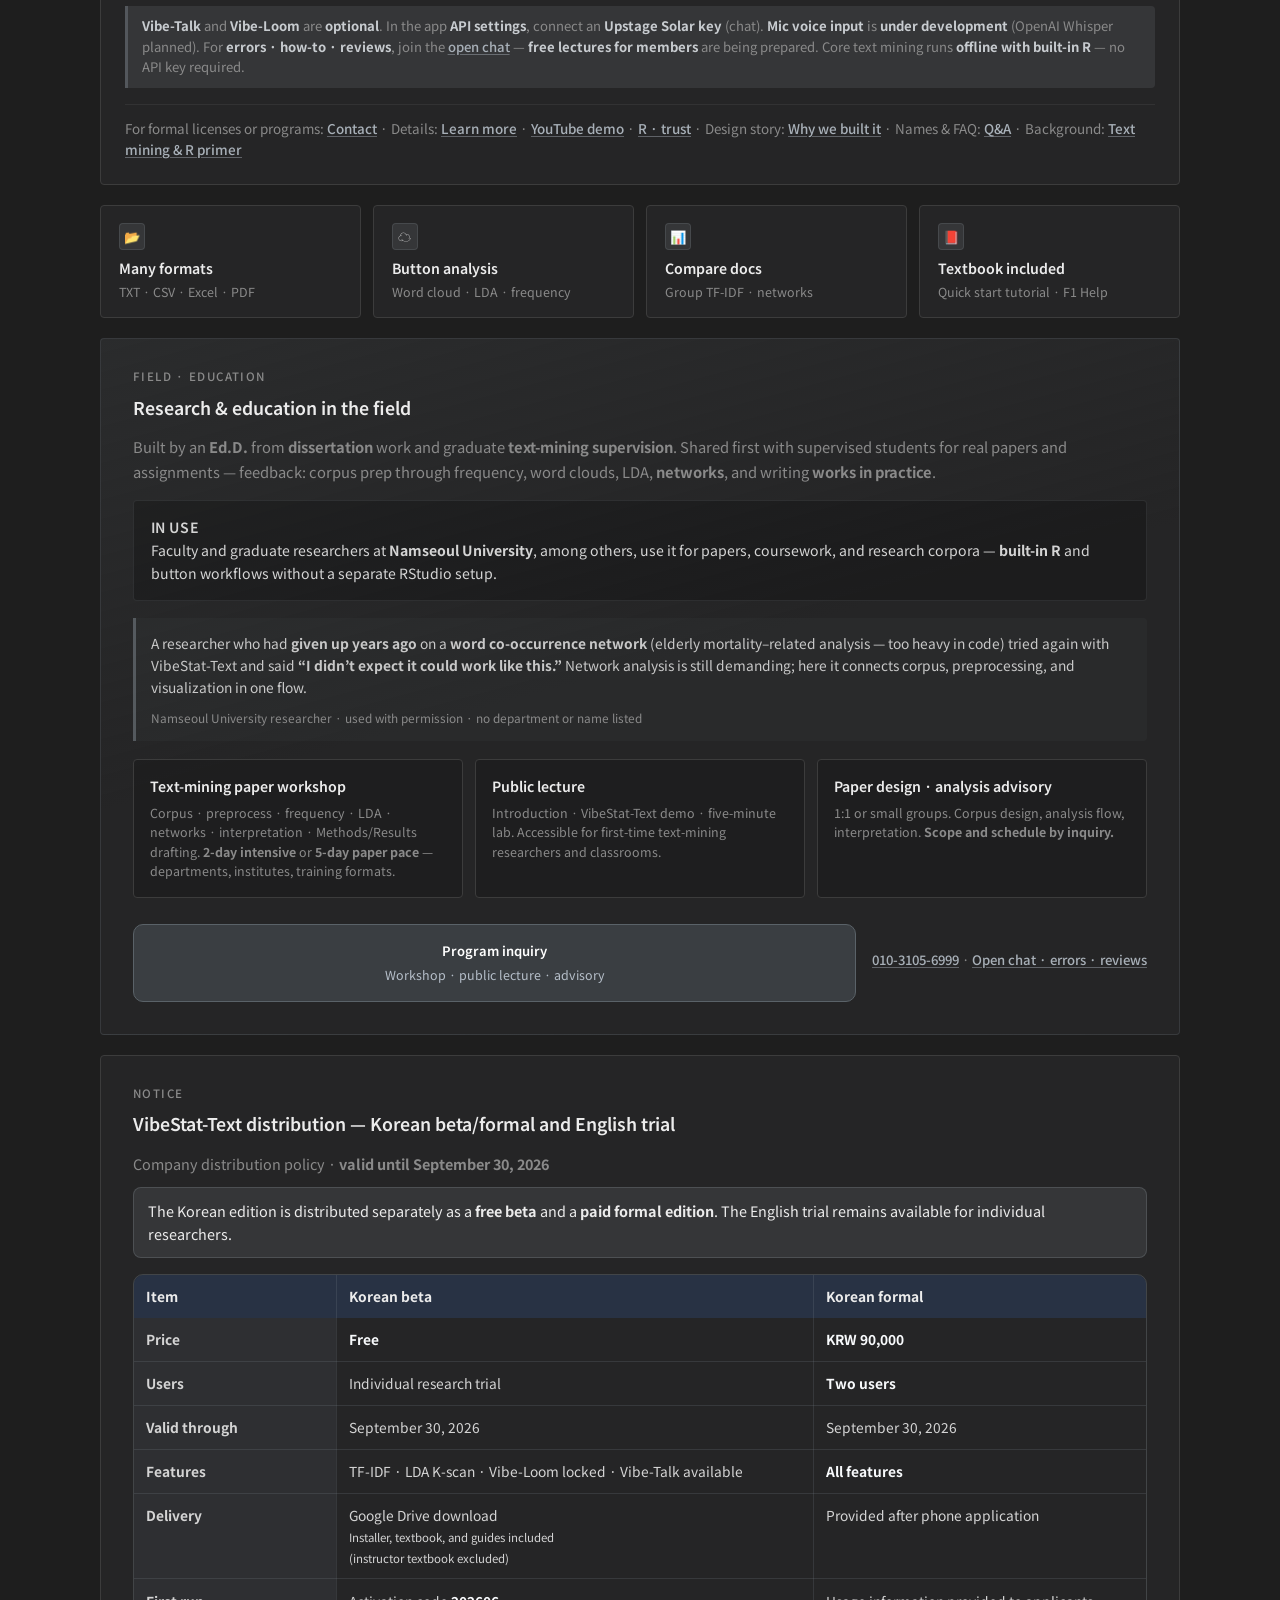
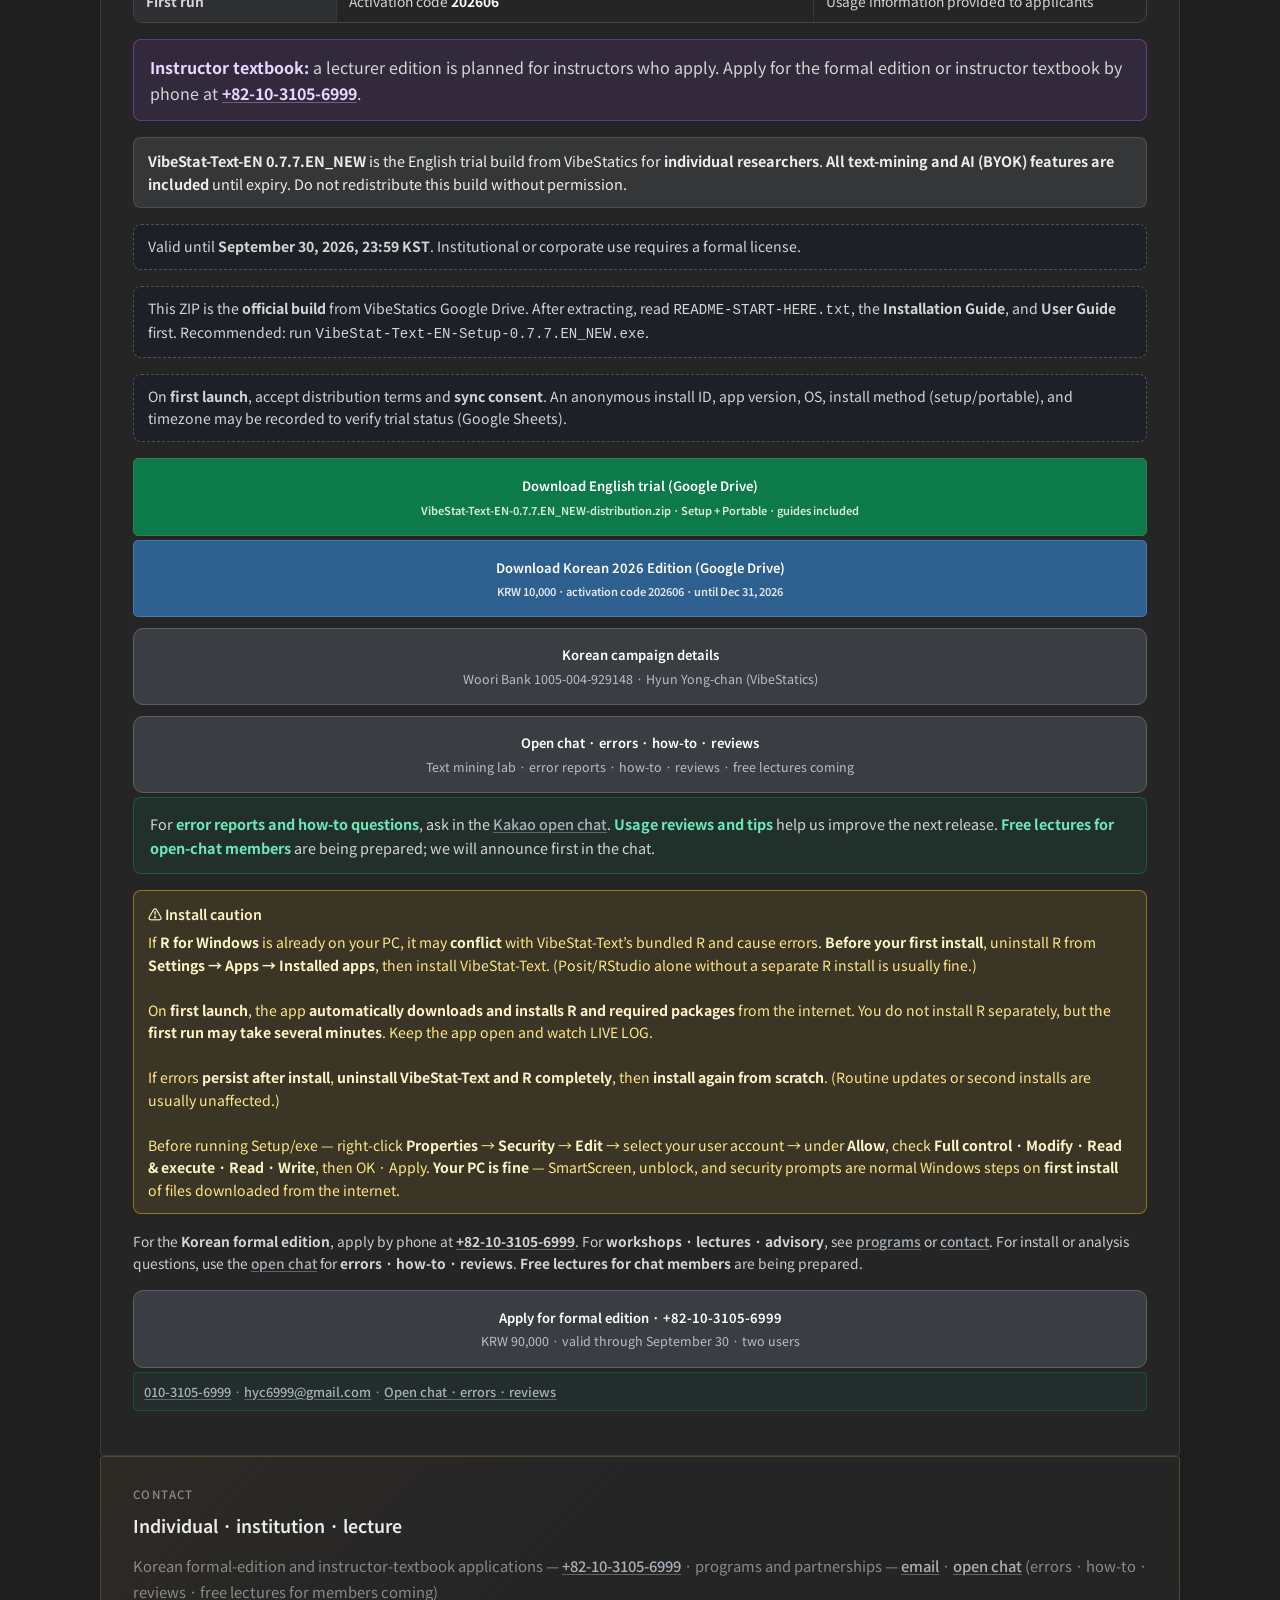
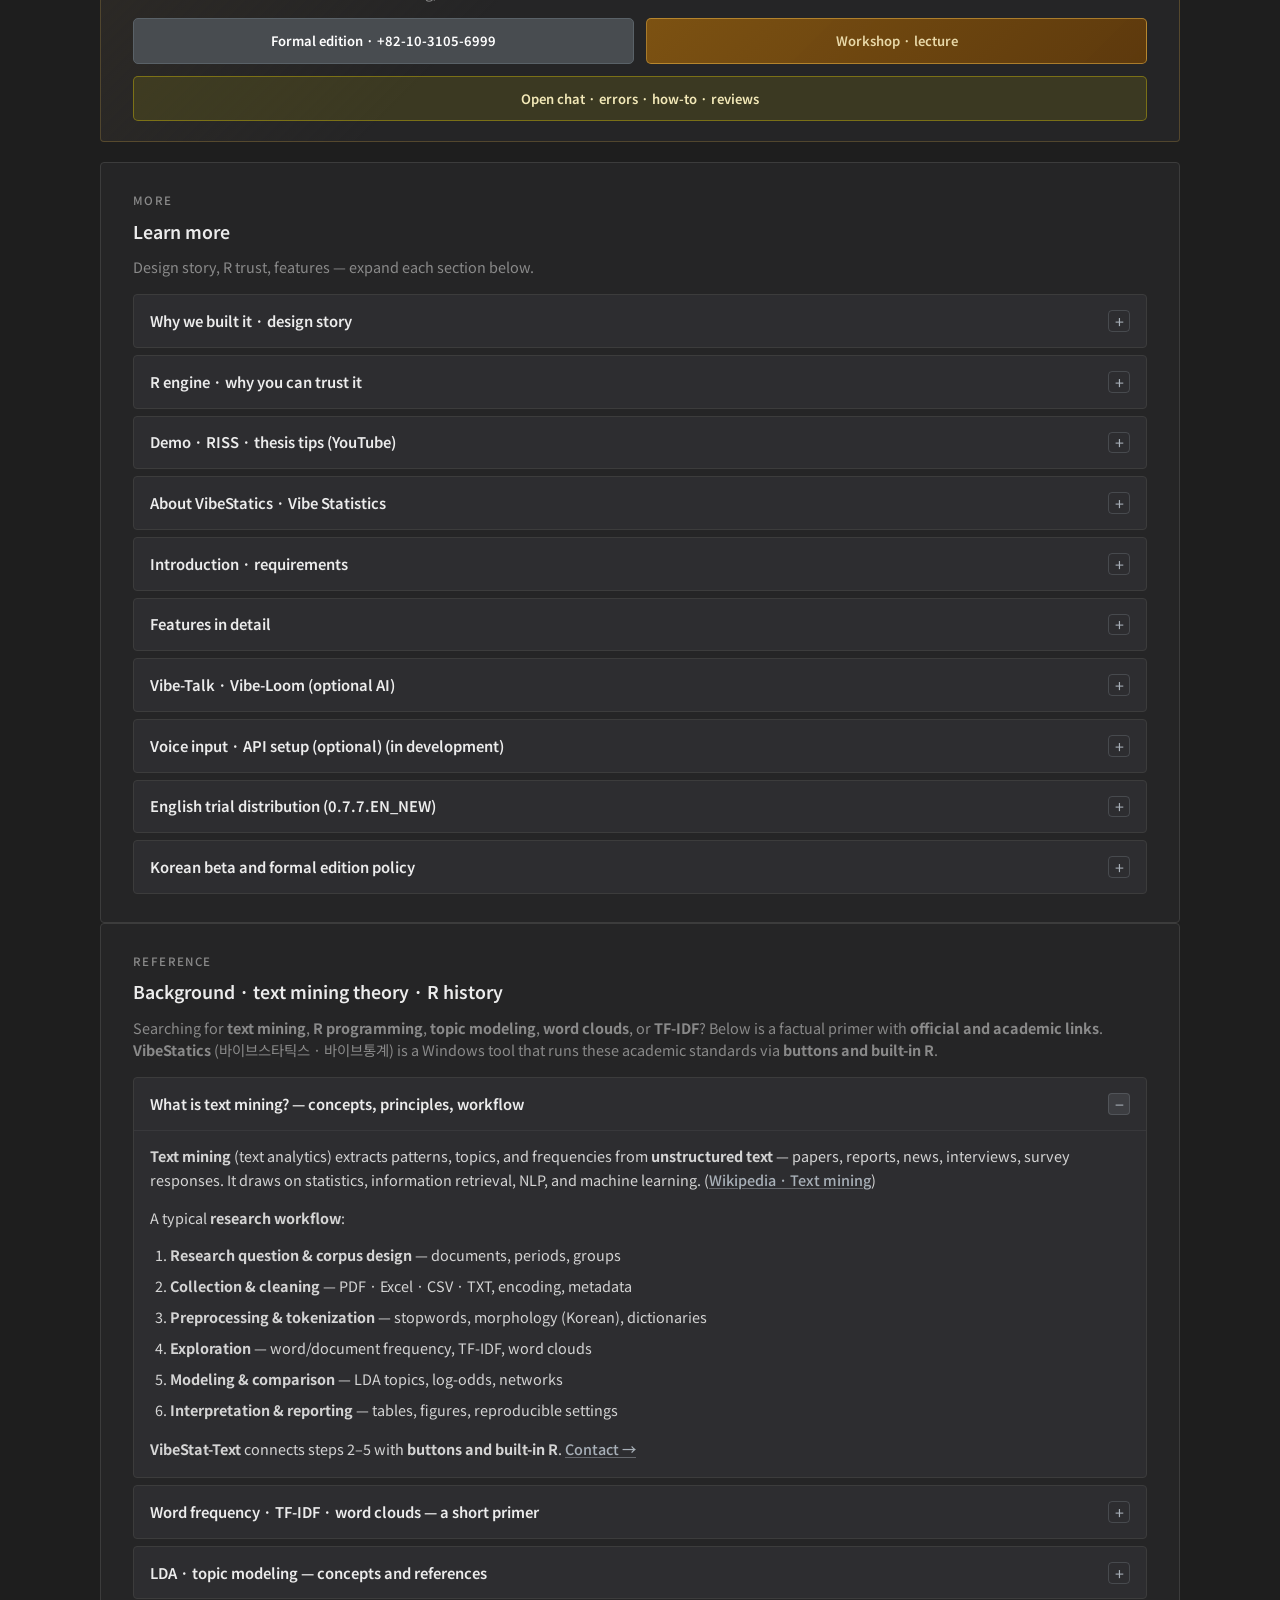
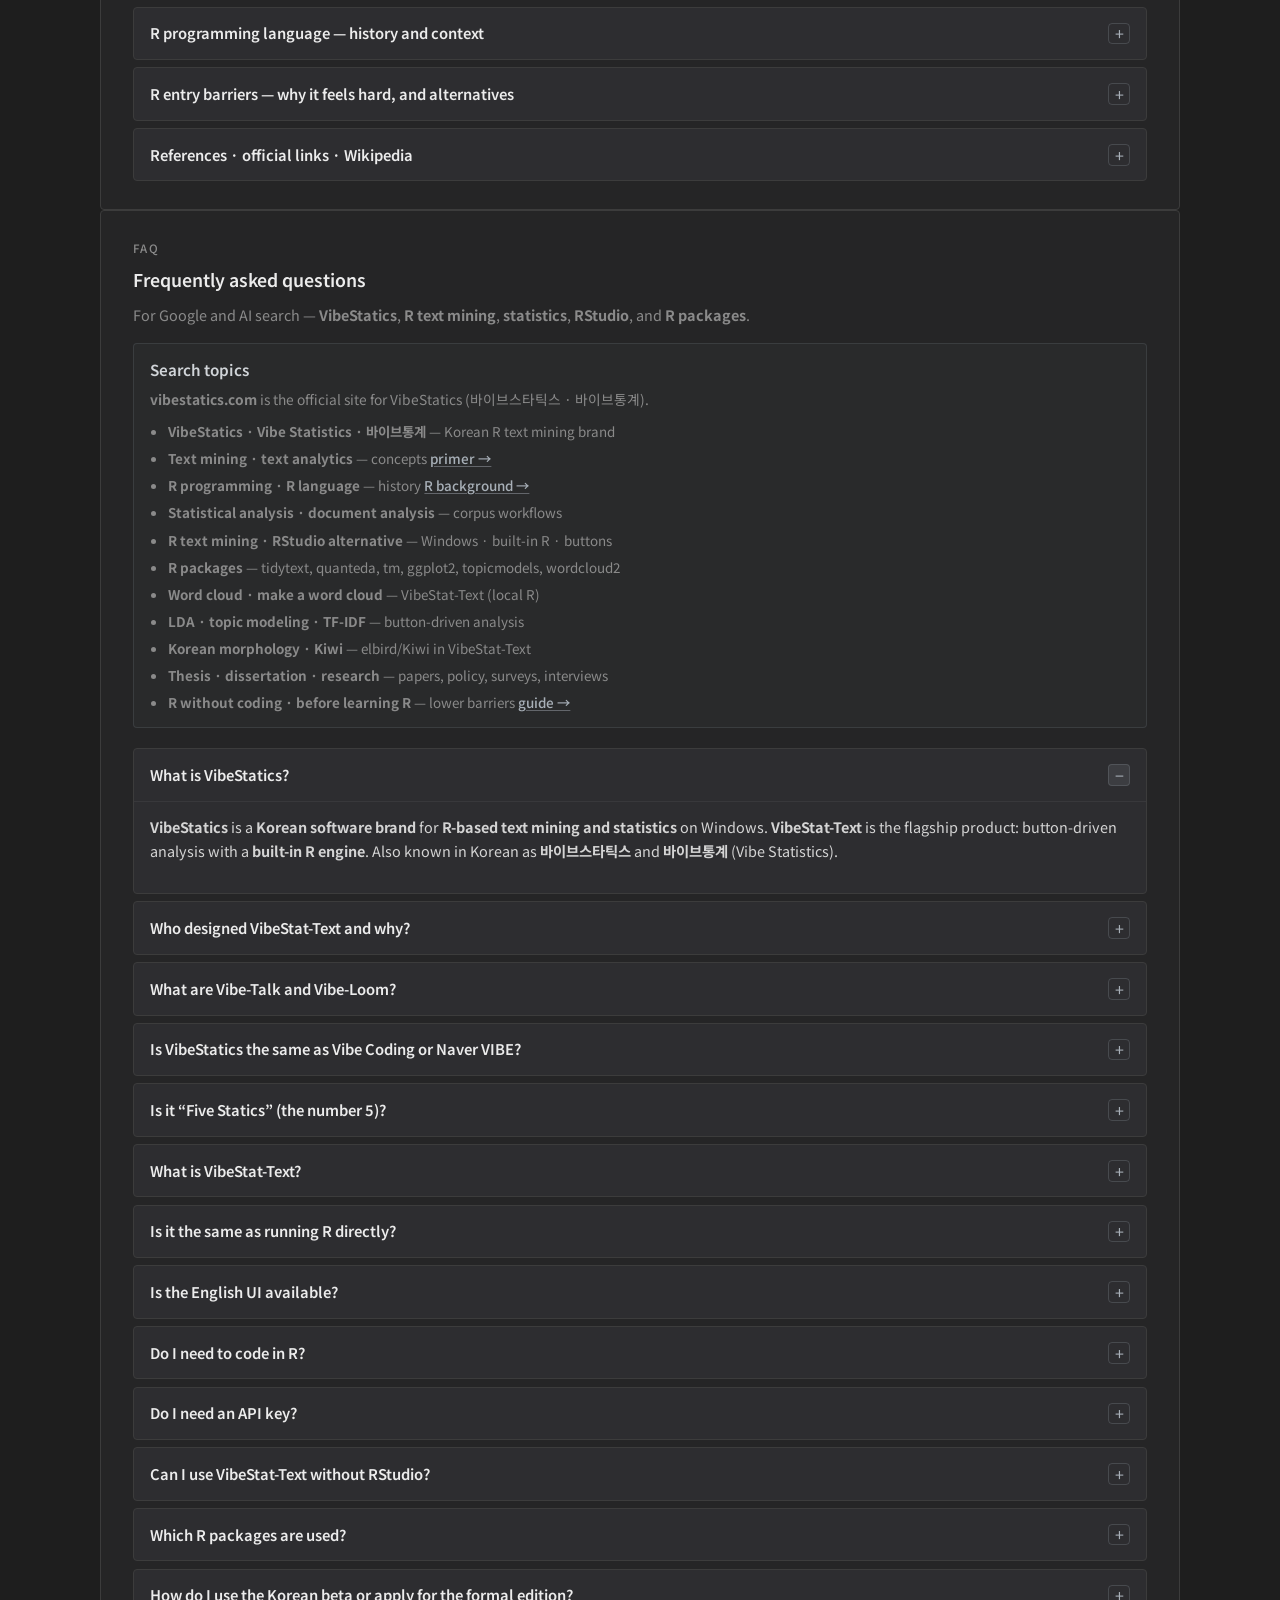
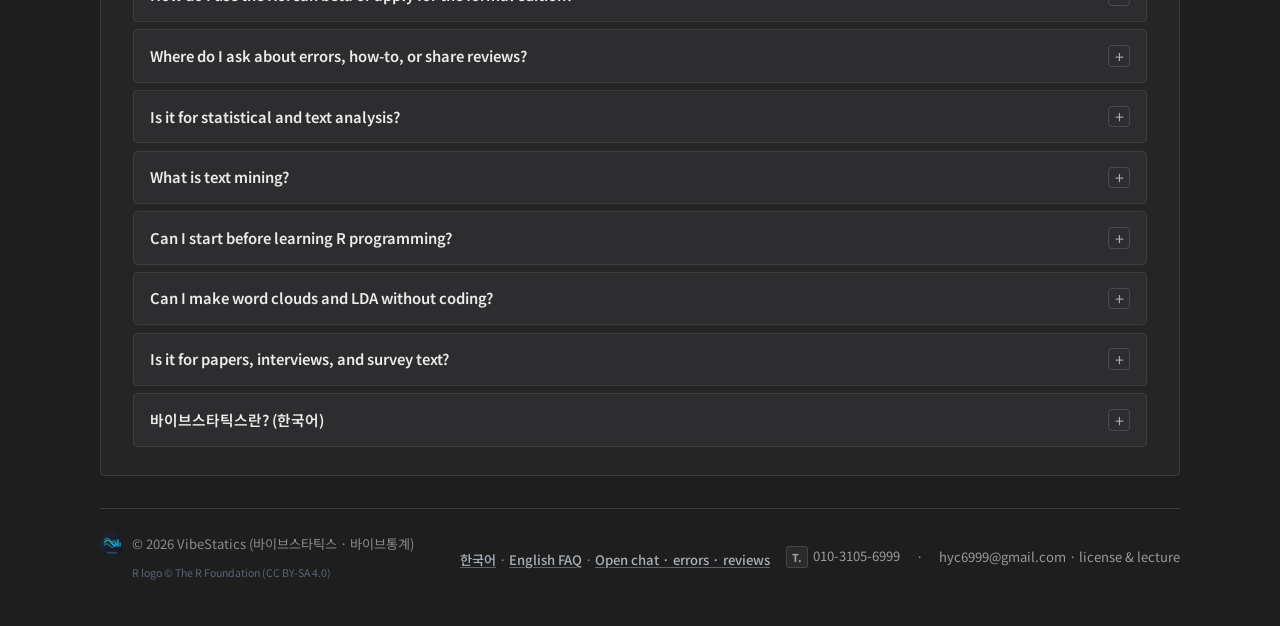
==== commit 3a2b355b: "Add first-run activation code 202606 to the 2026 Edition download notice. Co-authored-by: Cursor <cu" ====
--- a/en/index.html
+++ b/en/index.html
@@ -23,7 +23,7 @@
   <link rel="preconnect" href="https://fonts.gstatic.com" crossorigin />
   <link href="https://fonts.googleapis.com/css2?family=Noto+Sans+KR:wght@400;500;600;700&display=swap" rel="stylesheet" />
   <link rel="icon" href="../assets/app-icon.png?v=5" type="image/png" />
-  <link rel="stylesheet" href="../styles.css?v=97" />
+  <link rel="stylesheet" href="../styles.css?v=98" />
   <script type="application/ld+json">
   {
     "@context": "https://schema.org",
@@ -253,6 +253,9 @@
           <strong>Package:</strong> installer · portable · install guide · user guide · textbook (instructor included)
         </p>
         <p class="hero-free-trial-meta">
+          <strong>First-run activation code:</strong> <strong>202606</strong> (product code, not an AI API key)
+        </p>
+        <p class="hero-free-trial-meta">
           <strong>English trial:</strong> VibeStat-Text-EN 0.7.7.EN_NEW · all features
         </p>
         <div class="hero-free-trial-actions">
@@ -668,7 +671,7 @@
         rel="noopener noreferrer"
       >
         <span class="btn-label">Download Korean 2026 Edition (Google Drive)</span>
-        <span class="btn-meta">KRW 10,000 · installer + portable + manuals · until Dec 31, 2026</span>
+        <span class="btn-meta">KRW 10,000 · activation code 202606 · until Dec 31, 2026</span>
       </a>
       <a class="btn btn-secondary-outline btn-full" href="/#download" hreflang="ko">
         <span class="btn-label">Korean campaign details</span>
